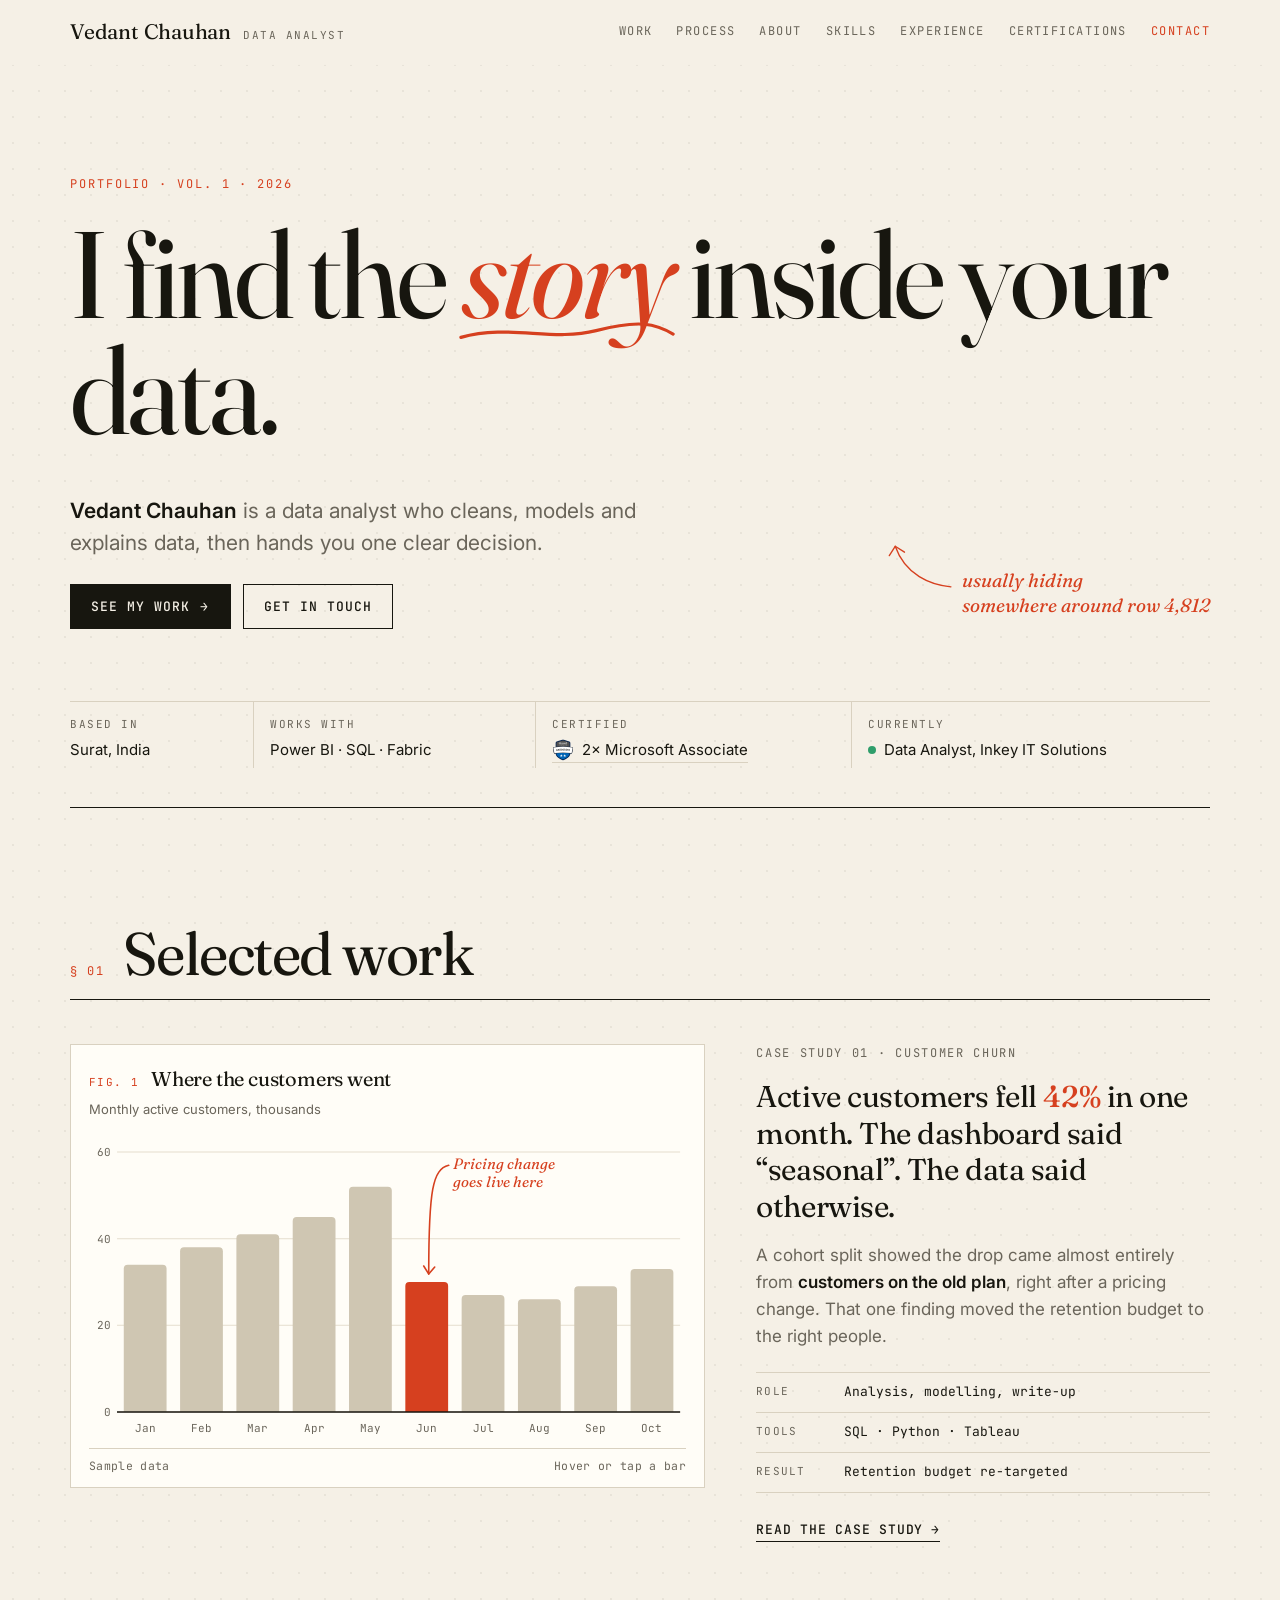
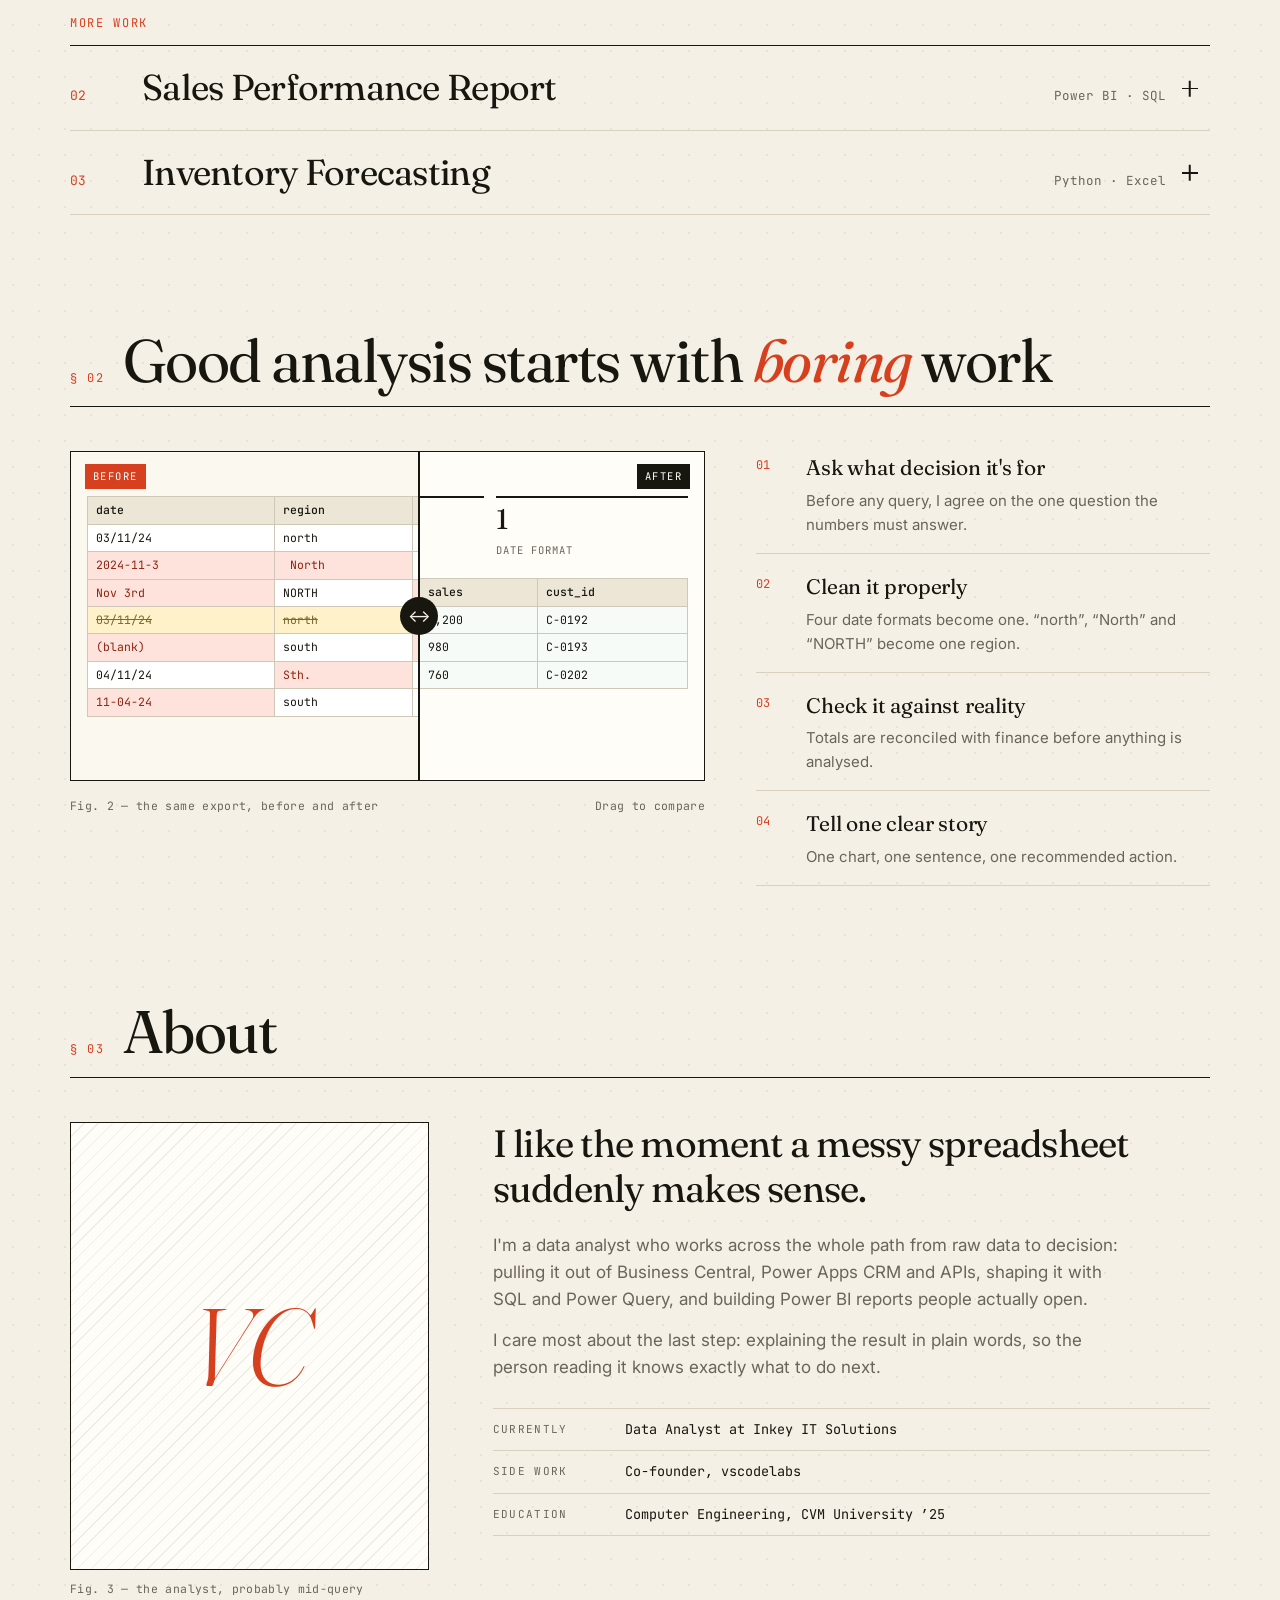
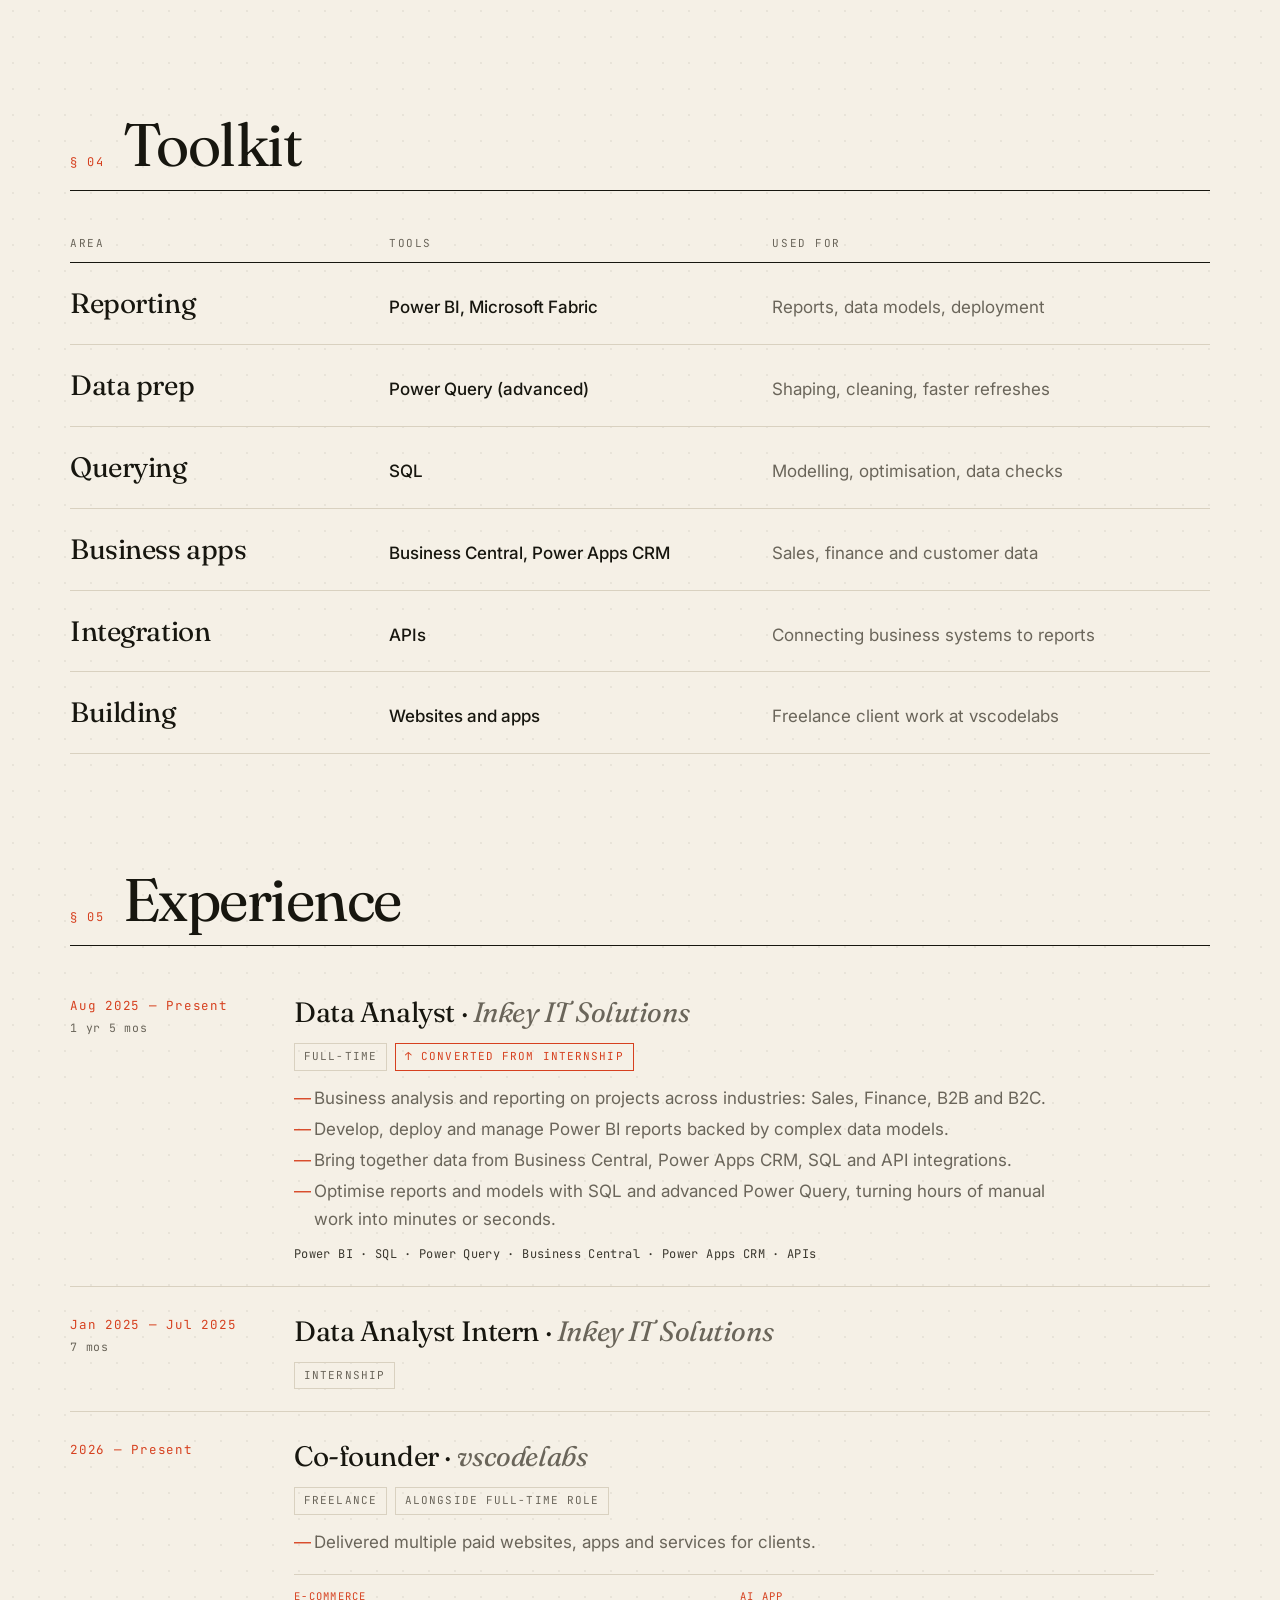
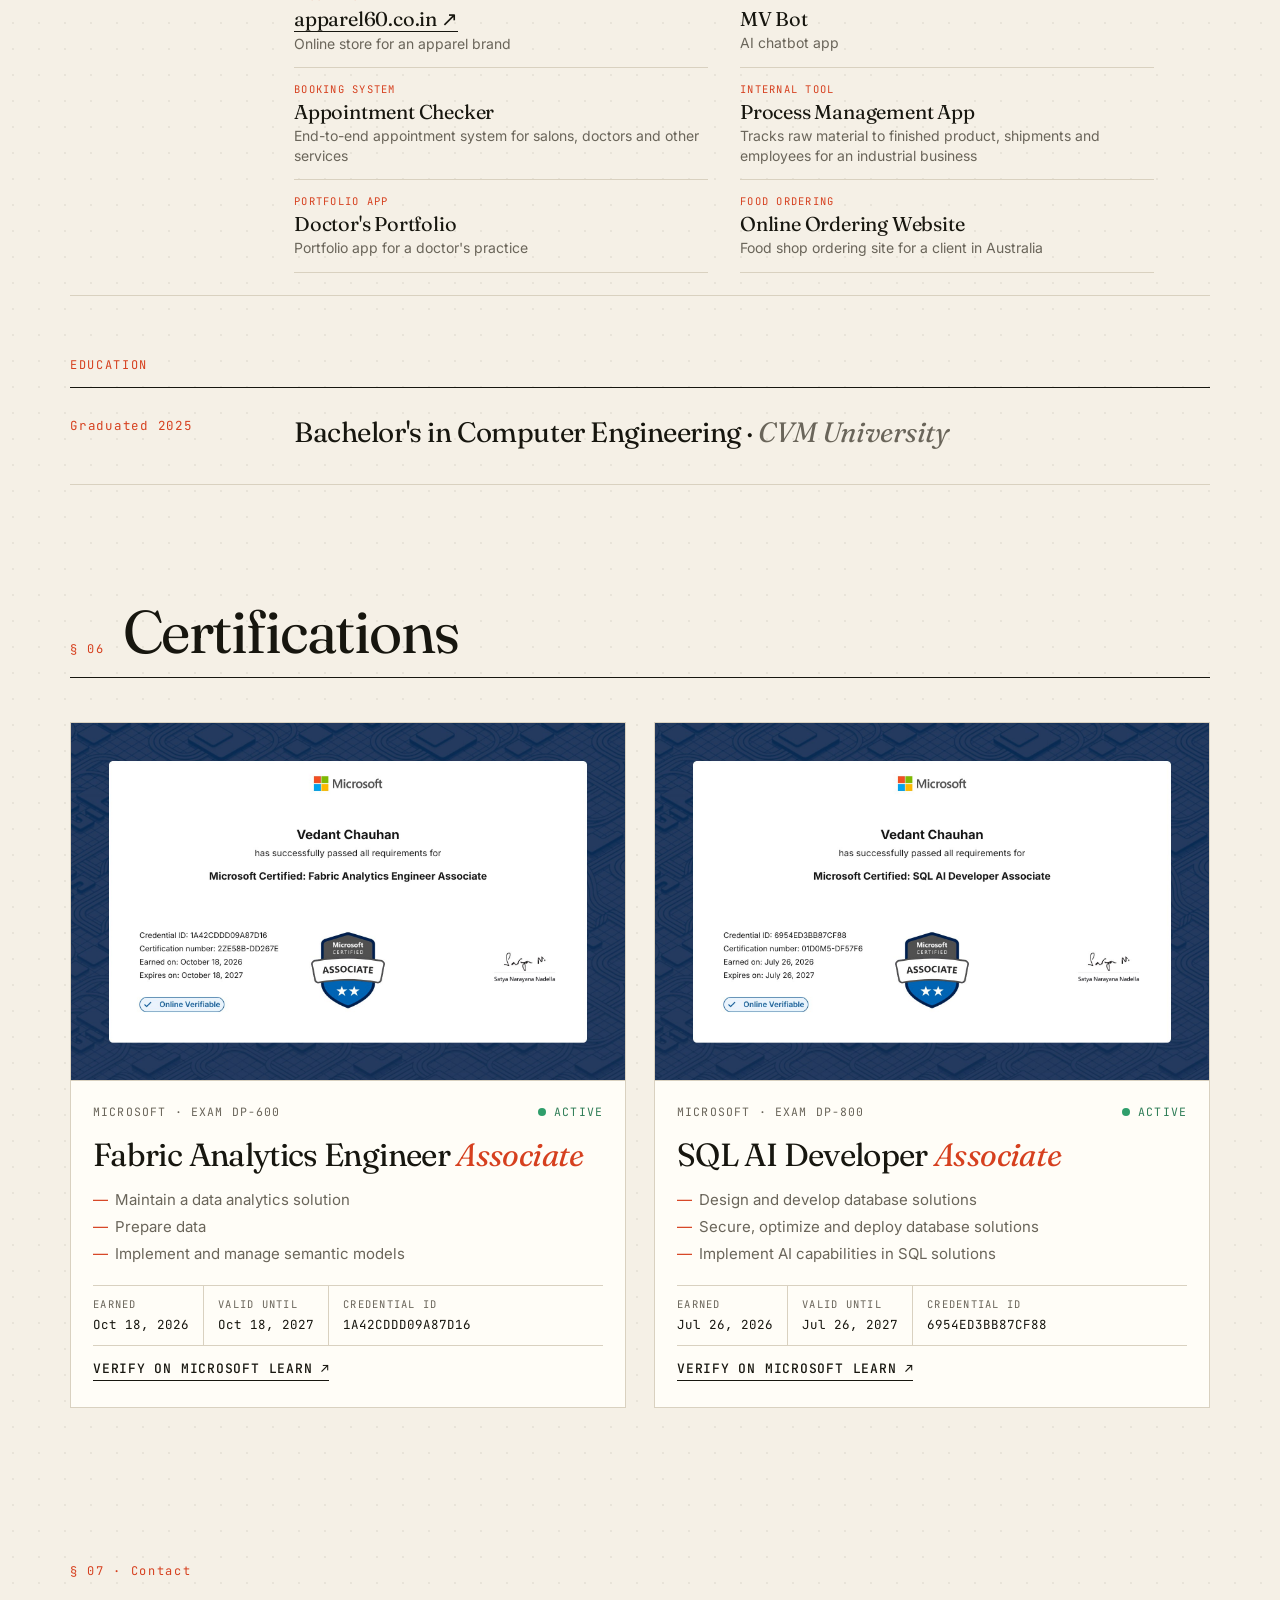
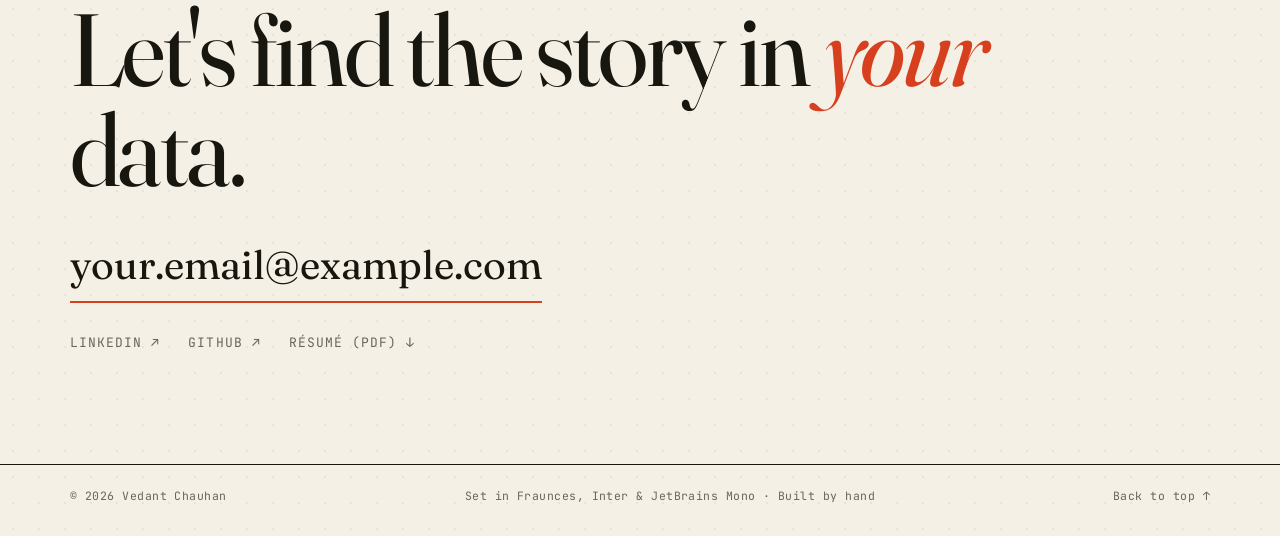
==== index.html @ 53c85157 "Use vscodelabs name and 2026 start date Co-Authored-By: Claude Opus 5.5 <noreply@anthropic.com> Clau" ====
<!doctype html>
<html lang="en">
<head>
<meta charset="utf-8">
<meta name="viewport" content="width=device-width, initial-scale=1">
<title>Vedant Chauhan — Data Analyst</title>
<meta name="description" content="Vedant Chauhan is a data analyst who cleans, models and explains data, then turns it into one clear decision.">
<meta name="theme-color" content="#f5f0e6">
<link rel="icon" href="data:image/svg+xml,%3Csvg xmlns='http://www.w3.org/2000/svg' viewBox='0 0 64 64'%3E%3Crect width='64' height='64' rx='12' fill='%23f5f0e6'/%3E%3Ctext x='32' y='45' font-family='Georgia,serif' font-style='italic' font-size='40' text-anchor='middle' fill='%2317160f'%3EV%3C/text%3E%3Ccircle cx='48' cy='44' r='4' fill='%23d6401f'/%3E%3C/svg%3E">
<link rel="preconnect" href="https://fonts.googleapis.com">
<link rel="preconnect" href="https://fonts.gstatic.com" crossorigin>
<link rel="stylesheet" href="https://fonts.googleapis.com/css2?family=Fraunces:ital,opsz,wght@0,9..144,300..600;1,9..144,300..600&family=Inter:wght@400;500;600&family=JetBrains+Mono:wght@400;500&display=swap">
<link rel="stylesheet" href="assets/css/style.css">
<script>document.documentElement.classList.add('js')</script>
</head>
<body>
<div class="progress" aria-hidden="true"><span></span></div>

<!-- ============ HEADER ============ -->
<header class="site-head">
  <div class="wrap head-row">
    <a class="brand" href="#top"><span class="serif">Vedant Chauhan</span><span class="mono brand-role">Data Analyst</span></a>
    <button class="menu-btn mono" aria-expanded="false" aria-controls="nav">Menu</button>
    <nav id="nav" class="nav mono" aria-label="Main">
      <a href="#work">Work</a>
      <a href="#process">Process</a>
      <a href="#about">About</a>
      <a href="#skills">Skills</a>
      <a href="#experience">Experience</a>
      <a href="#certificates">Certifications</a>
      <a href="#contact" class="nav-cta">Contact</a>
    </nav>
  </div>
</header>

<main id="top">

  <!-- ============ HERO ============ -->
  <section class="hero wrap">
    <p class="kicker mono rv">Portfolio · Vol. 1 · 2026</p>
    <h1 class="display hero-title rv d1">I find the <em class="mark">story<svg class="scribble" viewBox="0 0 300 26" preserveAspectRatio="none" aria-hidden="true"><path d="M4 18 C 70 6, 130 22, 190 12 S 272 6, 296 15"/></svg></em> inside your data.</h1>

    <div class="hero-foot">
      <div class="rv d2">
        <!-- EDIT: your one-line intro -->
        <p class="lede"><b>Vedant Chauhan</b> is a data analyst who cleans, models and explains data, then hands you one clear decision.</p>
        <div class="cta">
          <a class="btn btn-ink" href="#work">See my work <span aria-hidden="true">→</span></a>
          <a class="btn" href="#contact">Get in touch</a>
        </div>
      </div>
      <p class="margin-note rv d3" aria-hidden="true">
        <svg viewBox="0 0 90 70"><path d="M84 62 C 60 60, 30 48, 18 14"/><path d="M18 14 l-7 11 M18 14 l11 7"/></svg>
        <span>usually hiding<br>somewhere around row 4,812</span>
      </p>
    </div>

    <!-- EDIT: location, focus and status -->
    <dl class="facts rv">
      <div><dt class="mono">Based in</dt><dd>Surat, India</dd></div>
      <div><dt class="mono">Works with</dt><dd>Power BI · SQL · Fabric</dd></div>
      <div><dt class="mono">Certified</dt><dd><a class="fact-link" href="#certificates"><img src="assets/img/certs/microsoft-certified-associate-badge.svg" alt="" width="22" height="22">2× Microsoft Associate</a></dd></div>
      <div><dt class="mono">Currently</dt><dd><i class="dot" aria-hidden="true"></i>Data Analyst, Inkey IT Solutions</dd></div>
    </dl>
  </section>

  <!-- ============ 01 WORK ============ -->
  <section id="work" class="sec wrap">
    <header class="sec-head rv">
      <span class="mono sec-no">§ 01</span>
      <h2 class="display">Selected work</h2>
    </header>

    <!-- Featured case study -->
    <article class="feature">
      <figure class="fig rv">
        <figcaption class="fig-top"><span class="mono fig-no">Fig. 1</span><span class="serif fig-title">Where the customers went</span><span class="fig-sub">Monthly active customers, thousands</span></figcaption>
        <div class="chart" id="fig1"></div>
        <p class="fig-foot mono"><span>Sample data</span><span>Hover or tap a bar</span></p>
      </figure>
      <div class="feature-text rv d1">
        <p class="mono label">Case study 01 · Customer churn</p>
        <h3 class="serif">Active customers fell <b>42%</b> in one month. The dashboard said “seasonal”. The data said otherwise.</h3>
        <p>A cohort split showed the drop came almost entirely from <b>customers on the old plan</b>, right after a pricing change. That one finding moved the retention budget to the right people.</p>
        <ul class="meta mono">
          <li><span>Role</span>Analysis, modelling, write-up</li>
          <li><span>Tools</span>SQL · Python · Tableau</li>
          <li><span>Result</span>Retention budget re-targeted</li>
        </ul>
        <a class="link" href="#">Read the case study <span aria-hidden="true">→</span></a>
      </div>
    </article>

    <!-- More work: click a row to expand -->
    <div class="index">
      <p class="mono label index-label">More work</p>

      <details class="row rv">
        <summary><span class="mono n">02</span><span class="serif t">Sales Performance Report</span><span class="mono tools">Power BI · SQL</span><span class="plus" aria-hidden="true"></span></summary>
        <div class="row-body">
          <p><b>Problem.</b> Regional managers spent two days a month stitching sales numbers together from separate exports.</p>
          <p><b>What I did.</b> Wrote the SQL to join nine sources into one clean table and built a single report on top of it.</p>
          <p><b>Result.</b> Monthly reporting time dropped from two days to under an hour.</p>
          <p class="row-links mono"><a href="#">GitHub →</a><a href="#">Live report →</a></p>
        </div>
      </details>

      <details class="row rv">
        <summary><span class="mono n">03</span><span class="serif t">Inventory Forecasting</span><span class="mono tools">Python · Excel</span><span class="plus" aria-hidden="true"></span></summary>
        <div class="row-body">
          <p><b>Problem.</b> Stores kept running out of fast-moving items before every holiday.</p>
          <p><b>What I did.</b> Built a simple seasonal forecast in Python and handed it over as an Excel sheet the team could update.</p>
          <p><b>Result.</b> Fewer stock-outs over the next season, with no new software to learn.</p>
          <p class="row-links mono"><a href="#">GitHub →</a><a href="#">Notebook →</a></p>
        </div>
      </details>
    </div>
  </section>

  <!-- ============ 02 PROCESS ============ -->
  <section id="process" class="sec wrap">
    <header class="sec-head rv">
      <span class="mono sec-no">§ 02</span>
      <h2 class="display">Good analysis starts with <em>boring</em> work</h2>
    </header>

    <div class="process">
      <figure class="rv">
        <div class="ba" id="ba">
          <div class="ba-layer ba-after">
            <span class="ba-tag mono">After</span>
            <div class="ba-kpis">
              <div><b class="serif">12,480</b><span class="mono">clean rows</span></div>
              <div><b class="serif">0</b><span class="mono">duplicates</span></div>
              <div><b class="serif">1</b><span class="mono">date format</span></div>
            </div>
            <table class="sheet clean-sheet mono">
              <tr><th>date</th><th>region</th><th>sales</th><th>cust_id</th></tr>
              <tr><td>2024-11-03</td><td>North</td><td>1,200</td><td>C-0192</td></tr>
              <tr><td>2024-11-03</td><td>North</td><td>980</td><td>C-0193</td></tr>
              <tr><td>2024-11-04</td><td>South</td><td>760</td><td>C-0202</td></tr>
            </table>
          </div>
          <div class="ba-layer ba-before">
            <span class="ba-tag mono">Before</span>
            <table class="sheet mono">
              <tr><th>date</th><th>region</th><th>sales</th><th>cust_id</th></tr>
              <tr><td>03/11/24</td><td>north</td><td>1,200</td><td>C-0192</td></tr>
              <tr><td class="bad">2024-11-3</td><td class="bad">&nbsp;North </td><td>980</td><td>C-0193</td></tr>
              <tr><td class="bad">Nov 3rd</td><td>NORTH</td><td class="bad">1,2o0</td><td class="bad">N/A</td></tr>
              <tr class="dup"><td>03/11/24</td><td>north</td><td>1,200</td><td>C-0192</td></tr>
              <tr><td class="bad">(blank)</td><td>south</td><td class="bad">-</td><td>C-0201</td></tr>
              <tr><td>04/11/24</td><td class="bad">Sth.</td><td>760</td><td class="bad">c0202</td></tr>
              <tr><td class="bad">11-04-24</td><td>south</td><td>760</td><td>C-0202</td></tr>
            </table>
          </div>
          <div class="ba-handle" aria-hidden="true"></div>
          <input type="range" min="3" max="97" value="55" aria-label="Drag to compare the raw export with the cleaned data">
        </div>
        <figcaption class="fig-foot mono"><span>Fig. 2 — the same export, before and after</span><span>Drag to compare</span></figcaption>
      </figure>

      <ol class="steps rv d1">
        <li><span class="mono">01</span><div><h3 class="serif">Ask what decision it's for</h3><p>Before any query, I agree on the one question the numbers must answer.</p></div></li>
        <li><span class="mono">02</span><div><h3 class="serif">Clean it properly</h3><p>Four date formats become one. “north”, “North” and “NORTH” become one region.</p></div></li>
        <li><span class="mono">03</span><div><h3 class="serif">Check it against reality</h3><p>Totals are reconciled with finance before anything is analysed.</p></div></li>
        <li><span class="mono">04</span><div><h3 class="serif">Tell one clear story</h3><p>One chart, one sentence, one recommended action.</p></div></li>
      </ol>
    </div>
  </section>

  <!-- ============ 03 ABOUT ============ -->
  <section id="about" class="sec wrap">
    <header class="sec-head rv">
      <span class="mono sec-no">§ 03</span>
      <h2 class="display">About</h2>
    </header>
    <div class="about">
      <figure class="portrait rv">
        <!-- EDIT: replace this block with <img src="assets/img/photo.jpg" alt="Vedant Chauhan"> -->
        <div class="portrait-ph"><span class="serif">VC</span></div>
        <figcaption class="mono">Fig. 3 — the analyst, probably mid-query</figcaption>
      </figure>
      <div class="about-text rv d1">
        <!-- EDIT: your story in 2–3 short paragraphs -->
        <p class="serif about-lead">I like the moment a messy spreadsheet suddenly makes sense.</p>
        <p>I'm a data analyst who works across the whole path from raw data to decision: pulling it out of Business Central, Power Apps CRM and APIs, shaping it with SQL and Power Query, and building Power BI reports people actually open.</p>
        <p>I care most about the last step: explaining the result in plain words, so the person reading it knows exactly what to do next.</p>
        <ul class="now mono">
          <li><span>Currently</span>Data Analyst at Inkey IT Solutions</li>
          <li><span>Side work</span>Co-founder, vscodelabs</li>
          <li><span>Education</span>Computer Engineering, CVM University ’25</li>
        </ul>
      </div>
    </div>
  </section>

  <!-- ============ 04 SKILLS ============ -->
  <section id="skills" class="sec wrap">
    <header class="sec-head rv">
      <span class="mono sec-no">§ 04</span>
      <h2 class="display">Toolkit</h2>
    </header>
    <!-- EDIT: one row per area -->
    <table class="tbl rv">
      <thead class="mono"><tr><th scope="col">Area</th><th scope="col">Tools</th><th scope="col">Used for</th></tr></thead>
      <tbody>
        <tr><th scope="row" class="serif">Reporting</th><td>Power BI, Microsoft Fabric</td><td>Reports, data models, deployment</td></tr>
        <tr><th scope="row" class="serif">Data prep</th><td>Power Query (advanced)</td><td>Shaping, cleaning, faster refreshes</td></tr>
        <tr><th scope="row" class="serif">Querying</th><td>SQL</td><td>Modelling, optimisation, data checks</td></tr>
        <tr><th scope="row" class="serif">Business apps</th><td>Business Central, Power Apps CRM</td><td>Sales, finance and customer data</td></tr>
        <tr><th scope="row" class="serif">Integration</th><td>APIs</td><td>Connecting business systems to reports</td></tr>
        <tr><th scope="row" class="serif">Building</th><td>Websites and apps</td><td>Freelance client work at vscodelabs</td></tr>
      </tbody>
    </table>
  </section>

  <!-- ============ 05 EXPERIENCE ============ -->
  <section id="experience" class="sec wrap">
    <header class="sec-head rv">
      <span class="mono sec-no">§ 05</span>
      <h2 class="display">Experience</h2>
    </header>
    <!-- EDIT: roles newest first. data-start / data-end (YYYY-MM) drive the duration label;
         leave data-end off for your current role. Add 2–3 <li> results under each role in a <ul>. -->
    <ol class="timeline">
      <li class="rv">
        <div class="when mono"><span>Aug 2025 — Present</span><span class="dur" data-start="2025-08"></span></div>
        <div>
          <h3 class="serif">Data Analyst · <span>Inkey IT Solutions</span></h3>
          <p class="role-tags mono"><span>Full-time</span><span class="promo">↑ Converted from internship</span></p>
          <ul class="role-points">
            <li>Business analysis and reporting on projects across industries: Sales, Finance, B2B and B2C.</li>
            <li>Develop, deploy and manage Power BI reports backed by complex data models.</li>
            <li>Bring together data from Business Central, Power Apps CRM, SQL and API integrations.</li>
            <li>Optimise reports and models with SQL and advanced Power Query, turning hours of manual work into minutes or seconds.</li>
          </ul>
          <p class="role-stack mono">Power BI · SQL · Power Query · Business Central · Power Apps CRM · APIs</p>
        </div>
      </li>
      <li class="rv">
        <div class="when mono"><span>Jan 2025 — Jul 2025</span><span class="dur" data-start="2025-01" data-end="2025-07"></span></div>
        <div>
          <h3 class="serif">Data Analyst Intern · <span>Inkey IT Solutions</span></h3>
          <p class="role-tags mono"><span>Internship</span></p>
        </div>
      </li>
      <li class="rv">
        <div class="when mono"><span>2026 — Present</span></div>
        <div>
          <h3 class="serif">Co-founder · <span>vscodelabs</span></h3>
          <p class="role-tags mono"><span>Freelance</span><span>Alongside full-time role</span></p>
          <ul class="role-points">
            <li>Delivered multiple paid websites, apps and services for clients.</li>
          </ul>
          <!-- EDIT: one <li> per client project -->
          <ul class="client-work">
            <li><span class="cw-type mono">E-commerce</span><a class="cw-name" href="https://apparel60.co.in/" target="_blank" rel="noopener">apparel60.co.in <span aria-hidden="true">↗</span></a><span class="cw-desc">Online store for an apparel brand</span></li>
            <li><span class="cw-type mono">AI app</span><span class="cw-name">MV Bot</span><span class="cw-desc">AI chatbot app</span></li>
            <li><span class="cw-type mono">Booking system</span><span class="cw-name">Appointment Checker</span><span class="cw-desc">End-to-end appointment system for salons, doctors and other services</span></li>
            <li><span class="cw-type mono">Internal tool</span><span class="cw-name">Process Management App</span><span class="cw-desc">Tracks raw material to finished product, shipments and employees for an industrial business</span></li>
            <li><span class="cw-type mono">Portfolio app</span><span class="cw-name">Doctor's Portfolio</span><span class="cw-desc">Portfolio app for a doctor's practice</span></li>
            <li><span class="cw-type mono">Food ordering</span><span class="cw-name">Online Ordering Website</span><span class="cw-desc">Food shop ordering site for a client in Australia</span></li>
          </ul>
        </div>
      </li>
    </ol>

    <p class="mono label sub-label rv">Education</p>
    <ol class="timeline">
      <li class="rv">
        <div class="when mono"><span>Graduated 2025</span></div>
        <div>
          <h3 class="serif">Bachelor's in Computer Engineering · <span>CVM University</span></h3>
        </div>
      </li>
    </ol>
  </section>

  <!-- ============ 06 CERTIFICATIONS ============ -->
  <section id="certificates" class="sec wrap">
    <header class="sec-head rv">
      <span class="mono sec-no">§ 06</span>
      <h2 class="display">Certifications</h2>
    </header>
    <!-- To add one: copy an <article class="cert"> block (newest first) and put its image in assets/img/certs/.
         data-expires (YYYY-MM-DD) controls the "Active" label. -->
    <div class="certs">

      <article class="cert rv" data-expires="2027-10-18">
        <button class="cert-img" type="button" data-full="assets/img/certs/fabric-analytics-engineer.jpg">
          <img src="assets/img/certs/fabric-analytics-engineer.jpg" alt="Microsoft Certified: Fabric Analytics Engineer Associate certificate, issued to Vedant Chauhan on October 18, 2026" width="874" height="563" loading="lazy" decoding="async">
          <span class="cert-zoom mono">View full size ⤢</span>
        </button>
        <div class="cert-body">
          <p class="cert-meta mono"><span>Microsoft · Exam DP-600</span><span class="cert-status"><i class="dot" aria-hidden="true"></i>Active</span></p>
          <h3 class="serif">Fabric Analytics Engineer <em>Associate</em></h3>
          <ul class="cert-skills">
            <li>Maintain a data analytics solution</li>
            <li>Prepare data</li>
            <li>Implement and manage semantic models</li>
          </ul>
          <dl class="cert-facts mono">
            <div><dt>Earned</dt><dd>Oct 18, 2026</dd></div>
            <div><dt>Valid until</dt><dd>Oct 18, 2027</dd></div>
            <div><dt>Credential ID</dt><dd>1A42CDDD09A87D16</dd></div>
          </dl>
          <a class="link" href="https://learn.microsoft.com/api/credentials/share/en-us/VedantChauhan-6213/1A42CDDD09A87D16?sharingId=C0E295FF82E374A2" target="_blank" rel="noopener">Verify on Microsoft Learn <span aria-hidden="true">↗</span></a>
        </div>
      </article>

      <article class="cert rv d1" data-expires="2027-07-26">
        <button class="cert-img" type="button" data-full="assets/img/certs/sql-ai-developer.jpg">
          <img src="assets/img/certs/sql-ai-developer.jpg" alt="Microsoft Certified: SQL AI Developer Associate certificate, issued to Vedant Chauhan on July 26, 2026" width="874" height="563" loading="lazy" decoding="async">
          <span class="cert-zoom mono">View full size ⤢</span>
        </button>
        <div class="cert-body">
          <p class="cert-meta mono"><span>Microsoft · Exam DP-800</span><span class="cert-status"><i class="dot" aria-hidden="true"></i>Active</span></p>
          <h3 class="serif">SQL AI Developer <em>Associate</em></h3>
          <ul class="cert-skills">
            <li>Design and develop database solutions</li>
            <li>Secure, optimize and deploy database solutions</li>
            <li>Implement AI capabilities in SQL solutions</li>
          </ul>
          <dl class="cert-facts mono">
            <div><dt>Earned</dt><dd>Jul 26, 2026</dd></div>
            <div><dt>Valid until</dt><dd>Jul 26, 2027</dd></div>
            <div><dt>Credential ID</dt><dd>6954ED3BB87CF88</dd></div>
          </dl>
          <a class="link" href="https://learn.microsoft.com/api/credentials/share/en-us/VedantChauhan-6213/6954ED3BB87CF88?sharingId=C0E295FF82E374A2" target="_blank" rel="noopener">Verify on Microsoft Learn <span aria-hidden="true">↗</span></a>
        </div>
      </article>

    </div>
  </section>

  <!-- full-size certificate viewer -->
  <dialog class="lightbox" id="lightbox" aria-label="Certificate">
    <form method="dialog"><button class="lb-close mono" type="submit">Close ✕</button></form>
    <img src="" alt="">
    <p class="lb-cap mono"></p>
  </dialog>

  <!-- ============ 07 CONTACT ============ -->
  <section id="contact" class="contact wrap">
    <p class="mono sec-no rv">§ 07 · Contact</p>
    <h2 class="display contact-title rv d1">Let's find the story in <em>your</em> data.</h2>
    <!-- EDIT: your public email and links -->
    <a class="email serif rv d2" href="mailto:your.email@example.com">your.email@example.com</a>
    <ul class="socials mono rv d2">
      <li><a href="https://www.linkedin.com/in/vedant-chauhan-99638a227/" target="_blank" rel="noopener">LinkedIn ↗</a></li>
      <li><a href="#">GitHub ↗</a></li>
      <li><a href="#">Résumé (PDF) ↓</a></li>
    </ul>
  </section>
</main>

<footer class="site-foot">
  <div class="wrap foot-row mono">
    <span>© 2026 Vedant Chauhan</span>
    <span>Set in Fraunces, Inter &amp; JetBrains Mono · Built by hand</span>
    <a href="#top">Back to top ↑</a>
  </div>
</footer>

<script src="assets/js/main.js" defer></script>
</body>
</html>
---- assets/css/style.css ----
/* =========================================================
   Vedant Chauhan — portfolio
   Theme: "Data Story" (light, editorial)
   ========================================================= */

:root{
  --paper:#f5f0e6;
  --paper-2:#ede6d6;
  --card:#fffdf7;
  --ink:#17160f;
  --ink-2:#3a372e;
  --mut:#6a655a;
  --line:#d9d1c0;
  --acc:#d6401f;
  --acc-soft:rgba(214,64,31,.07);
  --bar:#cfc6b2;

  --serif:"Fraunces","Iowan Old Style","Palatino Linotype",Palatino,Georgia,serif;
  --sans:"Inter",system-ui,-apple-system,"Segoe UI",Roboto,Arial,sans-serif;
  --mono:"JetBrains Mono",ui-monospace,"SF Mono",Menlo,Consolas,monospace;

  --wrap:1180px;
  --gutter:20px;
  --head-h:64px;
}

*{box-sizing:border-box;margin:0;padding:0}
html{scroll-behavior:smooth;scroll-padding-top:calc(var(--head-h) + 16px)}
body{
  background-color:var(--paper);
  background-image:radial-gradient(rgba(23,22,15,.06) 1px,transparent 1.2px);
  background-size:26px 26px;
  color:var(--ink);
  font:17px/1.6 var(--sans);
  -webkit-font-smoothing:antialiased;
  text-rendering:optimizeLegibility;
}
img{max-width:100%;display:block}
a{color:inherit}
ul,ol{list-style:none}
button{font:inherit;color:inherit;background:none;border:0;cursor:pointer}
::selection{background:var(--acc);color:#fff}
:focus-visible{outline:2px solid var(--acc);outline-offset:3px}

.serif{font-family:var(--serif)}
.mono{font-family:var(--mono)}
.display{font-family:var(--serif);font-weight:400;letter-spacing:-.025em;line-height:1}
.display em{font-style:italic;color:var(--acc)}
.wrap{max-width:var(--wrap);margin:0 auto;padding:0 var(--gutter)}
.label{font-size:12px;letter-spacing:.14em;text-transform:uppercase;color:var(--acc)}

/* ---------- reading progress ---------- */
.progress{position:fixed;inset:0 0 auto 0;height:3px;z-index:60;pointer-events:none}
.progress span{display:block;height:100%;background:var(--acc);transform-origin:left;transform:scaleX(0)}

/* ---------- header ---------- */
.site-head{position:sticky;top:0;z-index:50;background:rgba(245,240,230,.86);backdrop-filter:blur(10px);-webkit-backdrop-filter:blur(10px);border-bottom:1px solid transparent;transition:border-color .3s}
.site-head.scrolled{border-bottom-color:var(--ink)}
.head-row{height:var(--head-h);display:flex;align-items:center;justify-content:space-between;gap:20px}
.brand{text-decoration:none;display:flex;align-items:baseline;gap:12px}
.brand .serif{font-size:21px;letter-spacing:-.01em}
.brand-role{font-size:11px;letter-spacing:.14em;text-transform:uppercase;color:var(--mut)}
.nav{display:flex;gap:24px;font-size:12px;letter-spacing:.12em;text-transform:uppercase}
.nav a{text-decoration:none;color:var(--mut);padding:4px 0;border-bottom:1px solid transparent;transition:color .2s,border-color .2s}
.nav a:hover,.nav a.active{color:var(--ink);border-bottom-color:var(--ink)}
.nav .nav-cta{color:var(--acc)}
.menu-btn{display:none;font-size:12px;letter-spacing:.12em;text-transform:uppercase;border:1px solid var(--ink);padding:7px 12px}
@media (max-width:900px){
  .menu-btn{display:block}
  .nav{position:absolute;top:var(--head-h);left:0;right:0;flex-direction:column;gap:0;background:var(--paper);border-bottom:1px solid var(--ink);padding:6px var(--gutter) 14px;display:none}
  .nav.open{display:flex}
  .nav a{padding:13px 0;border-bottom:1px solid var(--line);font-size:13px}
  .nav a:last-child{border-bottom:0}
}
@media (max-width:420px){.brand-role{display:none}}

/* ---------- hero ---------- */
.hero{position:relative;padding-top:clamp(48px,9vw,110px);padding-bottom:40px}
.hero::after{content:"";position:absolute;left:var(--gutter);right:var(--gutter);bottom:0;height:1px;background:var(--ink)}
.kicker{font-size:12px;letter-spacing:.16em;text-transform:uppercase;color:var(--acc);margin-bottom:22px}
.hero-title{font-size:clamp(50px,9.6vw,136px);max-width:10.5em;line-height:.94}
.mark{position:relative;display:inline-block;font-style:italic;color:var(--acc)}
.scribble{position:absolute;left:-2%;bottom:-.12em;width:104%;height:.24em;overflow:visible}
.scribble path{fill:none;stroke:var(--acc);stroke-width:3.2;stroke-linecap:round;stroke-dasharray:420;stroke-dashoffset:0;vector-effect:non-scaling-stroke}
.js .scribble path{stroke-dashoffset:420}
.js .mark.drawn .scribble path{stroke-dashoffset:0;transition:stroke-dashoffset 1.2s cubic-bezier(.6,.1,.2,1) .5s}
.hero-foot{display:grid;grid-template-columns:7fr 5fr;gap:40px;align-items:end;margin-top:clamp(28px,4vw,48px)}
.lede{font-size:clamp(18px,1.8vw,21px);color:var(--mut);max-width:32em;line-height:1.5}
.lede b{color:var(--ink);font-weight:600}
.cta{display:flex;gap:12px;flex-wrap:wrap;margin-top:26px}
.btn{display:inline-flex;align-items:center;gap:10px;font:500 13px/1 var(--mono);letter-spacing:.08em;text-transform:uppercase;text-decoration:none;padding:15px 20px;border:1px solid var(--ink);transition:background .2s,color .2s,border-color .2s}
.btn:hover{background:var(--ink);color:var(--paper)}
.btn-ink{background:var(--ink);color:var(--paper)}
.btn-ink:hover{background:var(--acc);border-color:var(--acc)}
.btn span{transition:transform .2s}
.btn:hover span{transform:translateX(4px)}
.margin-note{display:flex;align-items:flex-start;gap:6px;justify-self:end;font:italic 400 19px/1.3 var(--serif);color:var(--acc);transform:rotate(-2deg);margin-bottom:12px}
.margin-note svg{width:76px;height:60px;flex:none;margin-top:-34px}
.margin-note svg path{fill:none;stroke:var(--acc);stroke-width:1.6;stroke-linecap:round}
@media (max-width:860px){.hero-foot{grid-template-columns:1fr}.margin-note{display:none}}
.facts{display:grid;grid-template-columns:repeat(4,auto);margin-top:clamp(40px,6vw,72px);border-top:1px solid var(--line)}
.facts>div{padding:14px 16px 0 0}
.facts>div+div{padding-left:16px;border-left:1px solid var(--line)}
.facts dt{font-size:11px;letter-spacing:.14em;text-transform:uppercase;color:var(--mut);margin-bottom:4px}
.facts dd{font-size:15px}
.dot{display:inline-block;width:8px;height:8px;border-radius:50%;background:#2f9e6b;margin-right:8px;vertical-align:1px;box-shadow:0 0 0 0 rgba(47,158,107,.5);animation:pulse 2.2s infinite}
@keyframes pulse{70%{box-shadow:0 0 0 7px rgba(47,158,107,0)}100%{box-shadow:0 0 0 0 rgba(47,158,107,0)}}
.fact-link{display:inline-flex;align-items:center;gap:8px;text-decoration:none;border-bottom:1px solid var(--line);transition:border-color .2s,color .2s}
.fact-link:hover{color:var(--acc);border-color:var(--acc)}
.fact-link img{width:22px;height:22px;margin:-3px 0}
@media (max-width:1000px){
  .facts{grid-template-columns:1fr 1fr}
  .facts>div:nth-child(3){padding-left:0;border-left:0}
  .facts>div:nth-child(n+3){border-top:1px solid var(--line);margin-top:12px}
}
@media (max-width:640px){.facts{grid-template-columns:1fr}.facts>div+div{padding-left:0;border-left:0;border-top:1px solid var(--line);margin-top:12px}}

/* ---------- sections ---------- */
.sec{padding-top:clamp(64px,9vw,120px)}
.sec-head{display:flex;align-items:baseline;gap:18px;border-bottom:1px solid var(--ink);padding-bottom:16px;margin-bottom:clamp(28px,4vw,44px)}
.sec-no{font-size:12px;letter-spacing:.14em;color:var(--acc);flex:none}
.sec-head h2{font-size:clamp(34px,5vw,60px)}

/* ---------- figures & charts ---------- */
.fig{background:var(--card);border:1px solid var(--line);padding:18px 18px 12px}
.fig-top{display:flex;flex-wrap:wrap;align-items:baseline;gap:4px 12px;margin-bottom:10px}
.fig-no{font-size:11px;letter-spacing:.12em;color:var(--acc);text-transform:uppercase}
.fig-title{font-size:20px;letter-spacing:-.01em}
.fig-sub{flex-basis:100%;font-size:13px;color:var(--mut)}
.fig-foot{display:flex;justify-content:space-between;gap:12px;font-size:11.5px;color:var(--mut);border-top:1px solid var(--line);padding-top:8px;margin-top:8px;letter-spacing:.03em}
.chart{position:relative;touch-action:pan-y}
.chart svg{display:block;width:100%;height:auto;overflow:visible}
.chart text{font-family:var(--mono);font-size:11px;fill:var(--mut)}
.chart .ann{font-family:var(--serif);font-style:italic;font-size:15px;fill:var(--acc)}
.chart .grid{stroke:#e5dece}
.chart .base{stroke:var(--ink);stroke-width:1.5}
.chart .bar{fill:var(--bar);transition:opacity .15s}
.chart .bar.hi{fill:var(--acc)}
.chart .arrow{fill:none;stroke:var(--acc);stroke-width:1.6;stroke-linecap:round}
.tip{position:absolute;pointer-events:none;transform:translate(-50%,calc(-100% - 10px));background:var(--ink);color:var(--paper);padding:6px 10px;font:12px/1.3 var(--mono);white-space:nowrap;opacity:0;transition:opacity .12s}
.tip b{display:block;font-size:14px;font-weight:500}

/* ---------- featured case study ---------- */
.feature{display:grid;grid-template-columns:7fr 5fr;gap:clamp(28px,4vw,52px);align-items:start}
@media (max-width:900px){.feature{grid-template-columns:1fr}}
.feature-text h3{font-size:clamp(24px,2.4vw,30px);font-weight:400;line-height:1.22;letter-spacing:-.015em;margin:12px 0 16px}
.feature-text h3 b{color:var(--acc);font-weight:500}
.feature-text p{color:var(--mut);margin-bottom:16px}
.feature-text p b{color:var(--ink);font-weight:600}
.meta{border-top:1px solid var(--line);margin:22px 0}
.meta li{display:grid;grid-template-columns:76px 1fr;gap:12px;font-size:13px;padding:9px 0;border-bottom:1px solid var(--line)}
.meta li span{color:var(--mut);text-transform:uppercase;letter-spacing:.1em;font-size:11px;padding-top:1px}
.link{display:inline-flex;gap:8px;font:500 13px/1 var(--mono);letter-spacing:.06em;text-transform:uppercase;text-decoration:none;color:var(--ink);border-bottom:1px solid var(--ink);padding-bottom:5px;transition:color .2s,border-color .2s}
.link:hover{color:var(--acc);border-color:var(--acc)}
.link span{transition:transform .2s}
.link:hover span{transform:translateX(4px)}

/* ---------- index of work (expandable rows) ---------- */
.index{margin-top:clamp(48px,6vw,72px)}
.index-label{padding-bottom:12px;border-bottom:1px solid var(--ink)}
.row{border-bottom:1px solid var(--line)}
.row summary{display:grid;grid-template-columns:56px 1fr auto 28px;gap:16px;align-items:baseline;padding:22px 0;cursor:pointer;list-style:none;transition:padding .25s,background .25s}
.row summary::-webkit-details-marker{display:none}
.row summary:hover{padding-left:12px;background:var(--acc-soft)}
.row .n{font-size:13px;color:var(--acc)}
.row .t{font-size:clamp(24px,3.4vw,36px);letter-spacing:-.02em;line-height:1.1}
.row .tools{font-size:12.5px;color:var(--mut)}
.plus{position:relative;width:16px;height:16px;align-self:center}
.plus::before,.plus::after{content:"";position:absolute;left:0;right:0;top:50%;height:1.5px;background:var(--ink);transition:transform .3s}
.plus::after{transform:rotate(90deg)}
.row[open] .plus::after{transform:rotate(0)}
.row-body{display:grid;grid-template-columns:repeat(3,1fr);gap:24px;padding:0 0 26px 72px;color:var(--mut);font-size:15.5px}
.row-body b{color:var(--ink);font-weight:600}
.row-links{grid-column:1/-1;display:flex;gap:22px;font-size:12.5px;letter-spacing:.06em;text-transform:uppercase}
.row-links a{text-decoration:none;color:var(--ink);border-bottom:1px solid var(--ink)}
.row-links a:hover{color:var(--acc);border-color:var(--acc)}
.row[open] .row-body{animation:open .35s ease}
@keyframes open{from{opacity:0;transform:translateY(-6px)}}
@media (max-width:760px){
  .row summary{grid-template-columns:34px 1fr 20px}
  .row .tools{grid-column:2;grid-row:2;margin-top:-10px}
  .row-body{grid-template-columns:1fr;padding-left:50px;gap:10px}
}

/* ---------- process: before / after ---------- */
.process{display:grid;grid-template-columns:7fr 5fr;gap:clamp(28px,4vw,52px);align-items:start}
@media (max-width:900px){.process{grid-template-columns:1fr}}
.ba{position:relative;height:330px;border:1px solid var(--ink);background:var(--card);overflow:hidden;user-select:none;-webkit-user-select:none;--p:55%}
.ba-layer{position:absolute;inset:0;padding:44px 16px 16px;overflow:hidden}
.ba-before{background:#fbf8f0;clip-path:inset(0 calc(100% - var(--p)) 0 0)}
.ba-tag{position:absolute;top:12px;font-size:10.5px;letter-spacing:.14em;text-transform:uppercase;padding:4px 8px;color:#fff}
.ba-before .ba-tag{left:14px;background:var(--acc)}
.ba-after .ba-tag{right:14px;background:var(--ink)}
.ba-handle{position:absolute;top:0;bottom:0;left:var(--p);width:2px;margin-left:-1px;background:var(--ink);z-index:3;pointer-events:none}
.ba-handle::after{content:"↔";position:absolute;top:50%;left:50%;transform:translate(-50%,-50%);width:38px;height:38px;border-radius:50%;background:var(--ink);color:var(--paper);display:grid;place-items:center;font-size:17px}
.ba input{position:absolute;inset:0;width:100%;height:100%;opacity:0;cursor:ew-resize;z-index:4;margin:0}
.ba input:focus-visible~.ba-handle::after,.ba:focus-within .ba-handle::after{outline:2px solid var(--acc);outline-offset:3px}
.ba-kpis{display:grid;grid-template-columns:repeat(3,1fr);gap:12px;margin-bottom:16px}
.ba-kpis div{border-top:2px solid var(--ink);padding-top:6px}
.ba-kpis b{display:block;font-size:28px;font-weight:400;line-height:1.1}
.ba-kpis span{font-size:10.5px;letter-spacing:.1em;text-transform:uppercase;color:var(--mut)}
.sheet{width:100%;border-collapse:collapse;font-size:11.5px;white-space:nowrap}
.sheet th,.sheet td{border:1px solid #cfc8b8;padding:4px 8px;text-align:left;background:#fff}
.sheet th{background:#ece6d6;font-weight:500}
.sheet .bad{background:#fde3dc;color:#8d2310}
.sheet .dup td{background:#fff1c9;text-decoration:line-through;color:#7a6a2a}
.clean-sheet td{background:#f7fbf8}
.process figure .fig-foot{border-top:0}
.steps li{display:grid;grid-template-columns:40px 1fr;gap:10px;padding:16px 0;border-bottom:1px solid var(--line)}
.steps li:first-child{padding-top:0}
.steps li>span{font-size:12px;color:var(--acc);padding-top:5px}
.steps h3{font-size:21px;font-weight:400;letter-spacing:-.01em;margin-bottom:4px}
.steps p{font-size:15px;color:var(--mut)}

/* ---------- about ---------- */
.about{display:grid;grid-template-columns:4fr 8fr;gap:clamp(28px,5vw,64px);align-items:start}
@media (max-width:820px){.about{grid-template-columns:1fr}.portrait{max-width:320px}}
.portrait figcaption{font-size:11.5px;color:var(--mut);margin-top:10px;letter-spacing:.03em}
.portrait-ph{aspect-ratio:4/5;border:1px solid var(--ink);display:grid;place-items:center;
  background:repeating-linear-gradient(135deg,transparent 0 9px,rgba(23,22,15,.07) 9px 10px),var(--card)}
.portrait-ph span{font-size:clamp(64px,9vw,110px);font-style:italic;color:var(--acc);font-weight:300}
.portrait img{aspect-ratio:4/5;object-fit:cover;border:1px solid var(--ink);filter:grayscale(.15) contrast(1.02)}
.about-lead{font-size:clamp(26px,3vw,38px);line-height:1.18;letter-spacing:-.02em;margin-bottom:20px}
.about-text>p:not(.about-lead){color:var(--mut);margin-bottom:14px;max-width:38em}
.now{margin-top:26px;border-top:1px solid var(--line)}
.now li{display:grid;grid-template-columns:120px 1fr;gap:12px;padding:10px 0;border-bottom:1px solid var(--line);font-size:13.5px}
.now li span{color:var(--mut);font-size:11px;letter-spacing:.12em;text-transform:uppercase;padding-top:2px}

/* ---------- skills table ---------- */
.tbl{width:100%;border-collapse:collapse}
.tbl thead th{font-size:11px;letter-spacing:.14em;text-transform:uppercase;color:var(--mut);text-align:left;font-weight:400;padding:0 0 10px;border-bottom:1px solid var(--ink)}
.tbl tbody th,.tbl td{text-align:left;vertical-align:baseline;padding:18px 16px 18px 0;border-bottom:1px solid var(--line)}
.tbl tbody th{font-size:clamp(22px,2.4vw,28px);font-weight:400;letter-spacing:-.015em;width:28%}
.tbl td:nth-child(2){font-weight:500}
.tbl td:last-child{color:var(--mut)}
.tbl tbody tr{transition:background .2s}
.tbl tbody tr:hover{background:var(--acc-soft)}
@media (max-width:700px){
  .tbl thead{display:none}
  .tbl tbody tr{display:grid;padding:14px 0;border-bottom:1px solid var(--line)}
  .tbl tbody th,.tbl td{padding:0;border:0;width:auto}
  .tbl tbody th{margin-bottom:4px}
}

/* ---------- experience ---------- */
.timeline>li{display:grid;grid-template-columns:200px 1fr;gap:24px;padding:22px 0;border-bottom:1px solid var(--line)}
.timeline>li:first-child{padding-top:0}
.when{font-size:12.5px;color:var(--acc);letter-spacing:.06em;padding-top:6px}
.when span{display:block}
.when .dur{color:var(--mut);margin-top:3px;font-size:11.5px}
.role-tags{display:flex;flex-wrap:wrap;gap:8px;font-size:11px;letter-spacing:.1em;text-transform:uppercase;margin-top:2px}
.role-tags span{border:1px solid var(--line);padding:4px 9px;color:var(--mut)}
.role-tags .promo{border-color:var(--acc);color:var(--acc)}
.timeline h3{font-size:clamp(22px,2.4vw,28px);font-weight:400;letter-spacing:-.015em;margin-bottom:8px}
.timeline h3 span{color:var(--mut);font-style:italic}
.timeline ul li{position:relative;padding-left:20px;color:var(--mut);margin-bottom:4px}
.timeline ul li::before{content:"—";position:absolute;left:0;color:var(--acc)}
@media (max-width:700px){.timeline>li{grid-template-columns:1fr;gap:4px}}

/* ---------- certifications ---------- */
.certs{display:grid;grid-template-columns:repeat(2,1fr);gap:28px}
@media (max-width:860px){.certs{grid-template-columns:1fr}}
.cert{background:var(--card);border:1px solid var(--line);display:flex;flex-direction:column;transition:border-color .25s,box-shadow .25s,transform .25s}
.cert:hover{border-color:var(--ink);box-shadow:6px 6px 0 var(--ink);transform:translate(-2px,-2px)}
.cert-img{position:relative;display:block;width:100%;padding:0;overflow:hidden;cursor:zoom-in;background:#24396b;border-bottom:1px solid var(--line)}
.cert-img img{width:100%;height:auto;aspect-ratio:874/563;object-fit:cover;transition:transform .6s cubic-bezier(.2,.7,.2,1)}
.cert-img:hover img{transform:scale(1.035)}
.cert-zoom{position:absolute;right:12px;bottom:12px;background:var(--ink);color:var(--paper);font-size:11px;letter-spacing:.1em;text-transform:uppercase;padding:7px 10px;opacity:0;transform:translateY(4px);transition:opacity .2s,transform .2s}
.cert-img:hover .cert-zoom,.cert-img:focus-visible .cert-zoom{opacity:1;transform:none}
@media (hover:none){.cert-zoom{opacity:1;transform:none}}
.cert-body{flex:1;display:flex;flex-direction:column;gap:16px;padding:22px 22px 26px}
.cert-meta{display:flex;justify-content:space-between;align-items:center;gap:12px;font-size:11.5px;letter-spacing:.1em;text-transform:uppercase;color:var(--mut)}
.cert-status{display:none;align-items:center;color:#2f7d57}
.cert-status.on{display:inline-flex}
.cert h3{font-size:clamp(25px,2.5vw,32px);font-weight:400;letter-spacing:-.02em;line-height:1.1}
.cert h3 em{font-style:italic;color:var(--acc)}
.cert-skills li{position:relative;padding-left:22px;color:var(--mut);font-size:15px;margin-bottom:3px}
.cert-skills li::before{content:"—";position:absolute;left:0;color:var(--acc)}
.cert-facts{display:grid;grid-template-columns:auto auto 1fr;border-top:1px solid var(--line);border-bottom:1px solid var(--line)}
.cert-facts div{padding:10px 14px 10px 0}
.cert-facts div+div{padding-left:14px;border-left:1px solid var(--line)}
.cert-facts dt{font-size:10.5px;letter-spacing:.12em;text-transform:uppercase;color:var(--mut);margin-bottom:2px}
.cert-facts dd{font-size:12.5px;word-break:break-all}
.cert .link{align-self:flex-start;margin-top:auto}
@media (max-width:480px){
  .cert-facts{grid-template-columns:1fr 1fr}
  .cert-facts div:last-child{grid-column:1/-1;border-left:0;padding-left:0;border-top:1px solid var(--line)}
}

/* full-size certificate viewer */
.lightbox{border:0;padding:0;margin:auto;background:transparent;width:min(1100px,92vw);max-width:none;max-height:none;overflow:visible}
.lightbox::backdrop{background:rgba(23,22,15,.84);backdrop-filter:blur(3px);-webkit-backdrop-filter:blur(3px)}
.lightbox[open]{animation:lb-in .25s ease}
@keyframes lb-in{from{opacity:0;transform:scale(.97)}}
.lightbox img{display:block;width:100%;height:auto;box-shadow:0 30px 80px rgba(0,0,0,.45)}
.lb-close{position:absolute;right:0;top:-46px;background:var(--paper);color:var(--ink);font-size:12px;letter-spacing:.1em;text-transform:uppercase;padding:9px 13px}
.lb-close:hover{background:var(--acc);color:#fff}
.lb-cap{margin-top:12px;color:#e9e3d6;font-size:12px;letter-spacing:.04em}

/* ---------- contact & footer ---------- */
.contact{padding-top:clamp(80px,12vw,160px);padding-bottom:clamp(64px,9vw,110px)}
.contact-title{font-size:clamp(46px,8vw,112px);max-width:10em;margin:18px 0 34px;line-height:.98}
.email{display:inline-block;font-size:clamp(22px,3.4vw,40px);text-decoration:none;border-bottom:2px solid var(--acc);padding-bottom:4px;word-break:break-all;transition:color .2s}
.email:hover{color:var(--acc)}
.socials{display:flex;flex-wrap:wrap;gap:12px 28px;margin-top:30px;font-size:13px;letter-spacing:.08em;text-transform:uppercase}
.socials a{text-decoration:none;color:var(--mut);transition:color .2s}
.socials a:hover{color:var(--ink)}
.site-foot{border-top:1px solid var(--ink)}
.foot-row{display:flex;justify-content:space-between;flex-wrap:wrap;gap:10px 24px;padding-top:22px;padding-bottom:30px;font-size:11.5px;color:var(--mut);letter-spacing:.04em}
.foot-row a{text-decoration:none}
.foot-row a:hover{color:var(--ink)}

/* ---------- scroll reveal ---------- */
.js .rv{opacity:0;transform:translateY(18px);transition:opacity .8s ease,transform .8s cubic-bezier(.2,.7,.2,1)}
.js .rv.in{opacity:1;transform:none}
.js .rv.d1{transition-delay:.1s}
.js .rv.d2{transition-delay:.2s}
.js .rv.d3{transition-delay:.35s}

@media (prefers-reduced-motion:reduce){
  html{scroll-behavior:auto}
  *,*::before,*::after{animation:none!important;transition:none!important}
  .js .rv{opacity:1;transform:none}
  .scribble path{stroke-dashoffset:0}
}

/* ---------- experience: details + education ---------- */
.role-points{margin-top:14px}
.role-points li{max-width:46em}
.role-stack{margin-top:12px;font-size:12px;letter-spacing:.03em;color:var(--ink-2)}
.sub-label{margin-top:clamp(40px,5vw,60px);padding-bottom:12px;margin-bottom:22px;border-bottom:1px solid var(--ink)}
.client-work{display:grid;grid-template-columns:repeat(2,1fr);column-gap:32px;margin-top:18px;border-top:1px solid var(--line);max-width:860px}
.timeline .client-work li{display:flex;flex-direction:column;gap:2px;padding:13px 0;margin:0;border-bottom:1px solid var(--line);color:var(--mut)}
.timeline .client-work li::before{content:none}
.cw-type{font-size:10.5px;letter-spacing:.12em;text-transform:uppercase;color:var(--acc)}
.cw-name{font-family:var(--serif);font-size:20px;letter-spacing:-.01em;line-height:1.2;color:var(--ink);text-decoration:none;align-self:flex-start}
a.cw-name{border-bottom:1px solid var(--ink);transition:color .2s,border-color .2s}
a.cw-name:hover{color:var(--acc);border-color:var(--acc)}
.cw-desc{font-size:14px;line-height:1.45}
@media (max-width:700px){.client-work{grid-template-columns:1fr}}
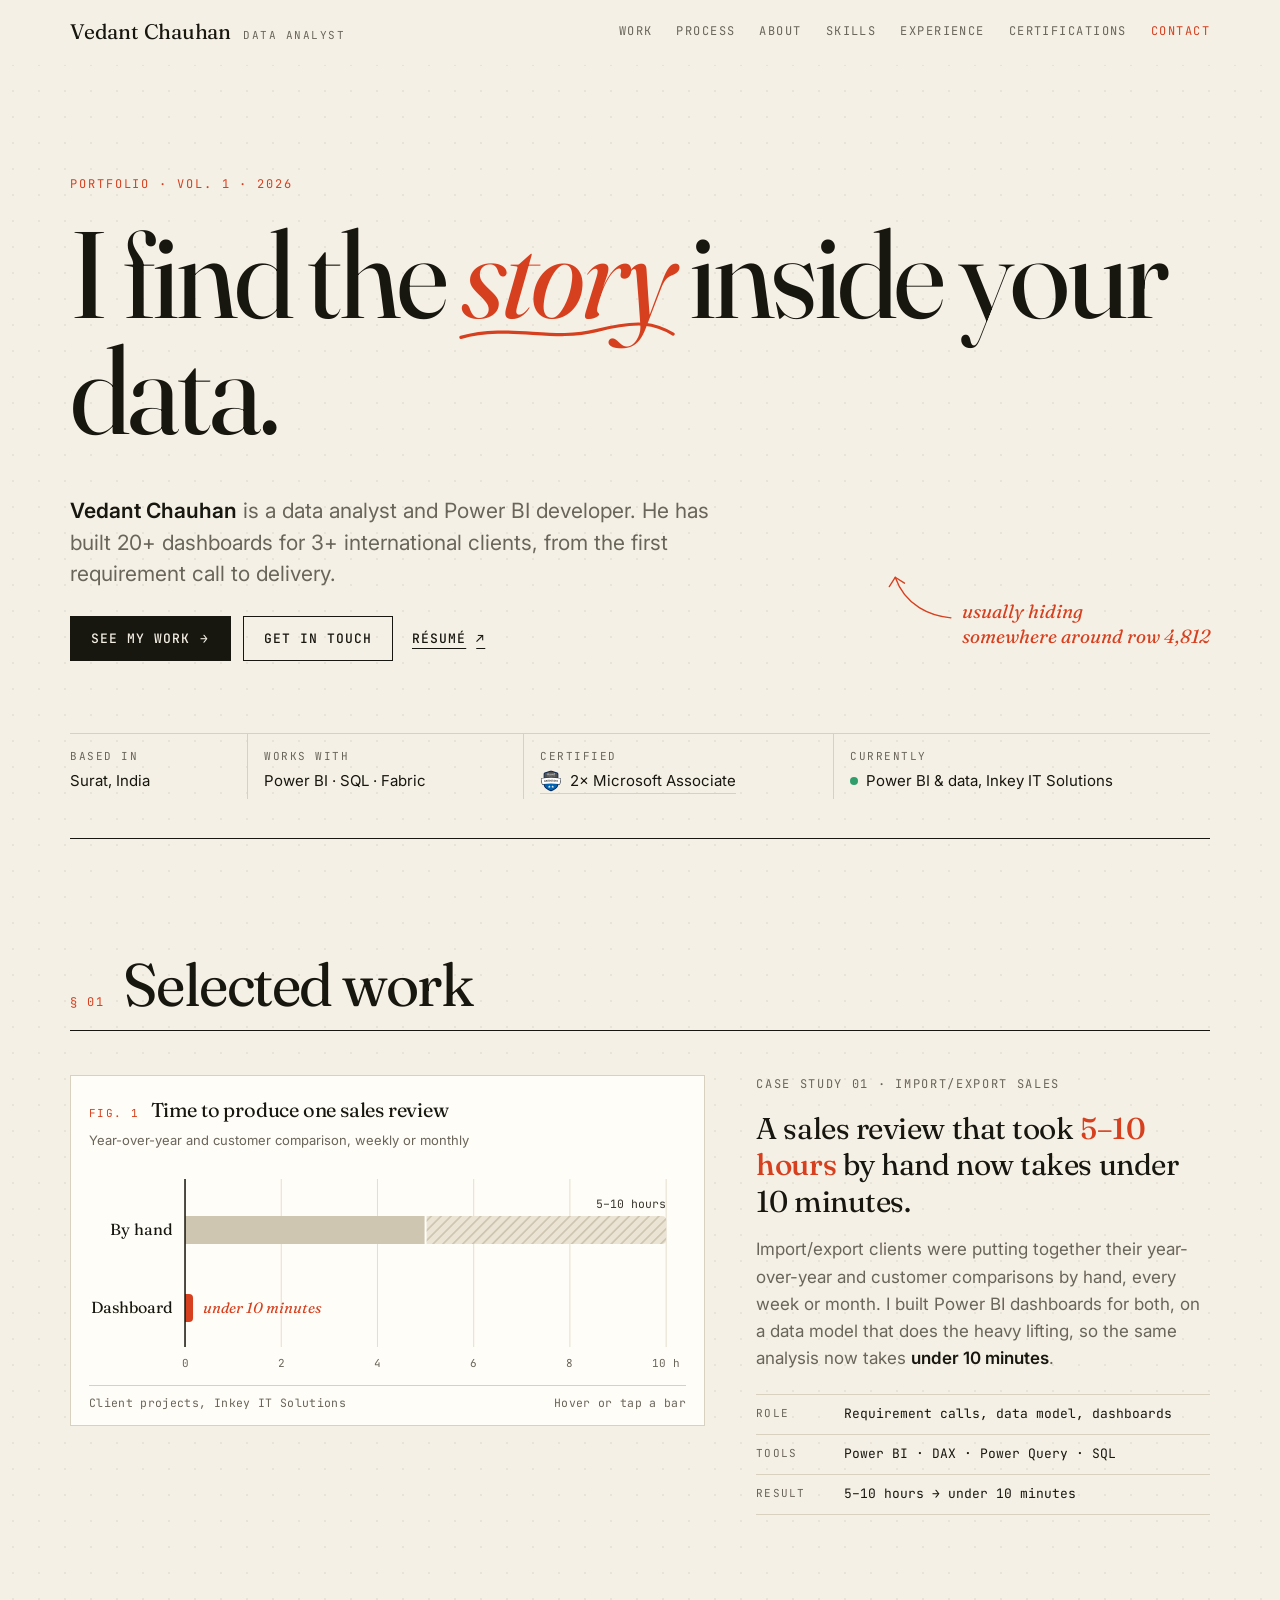
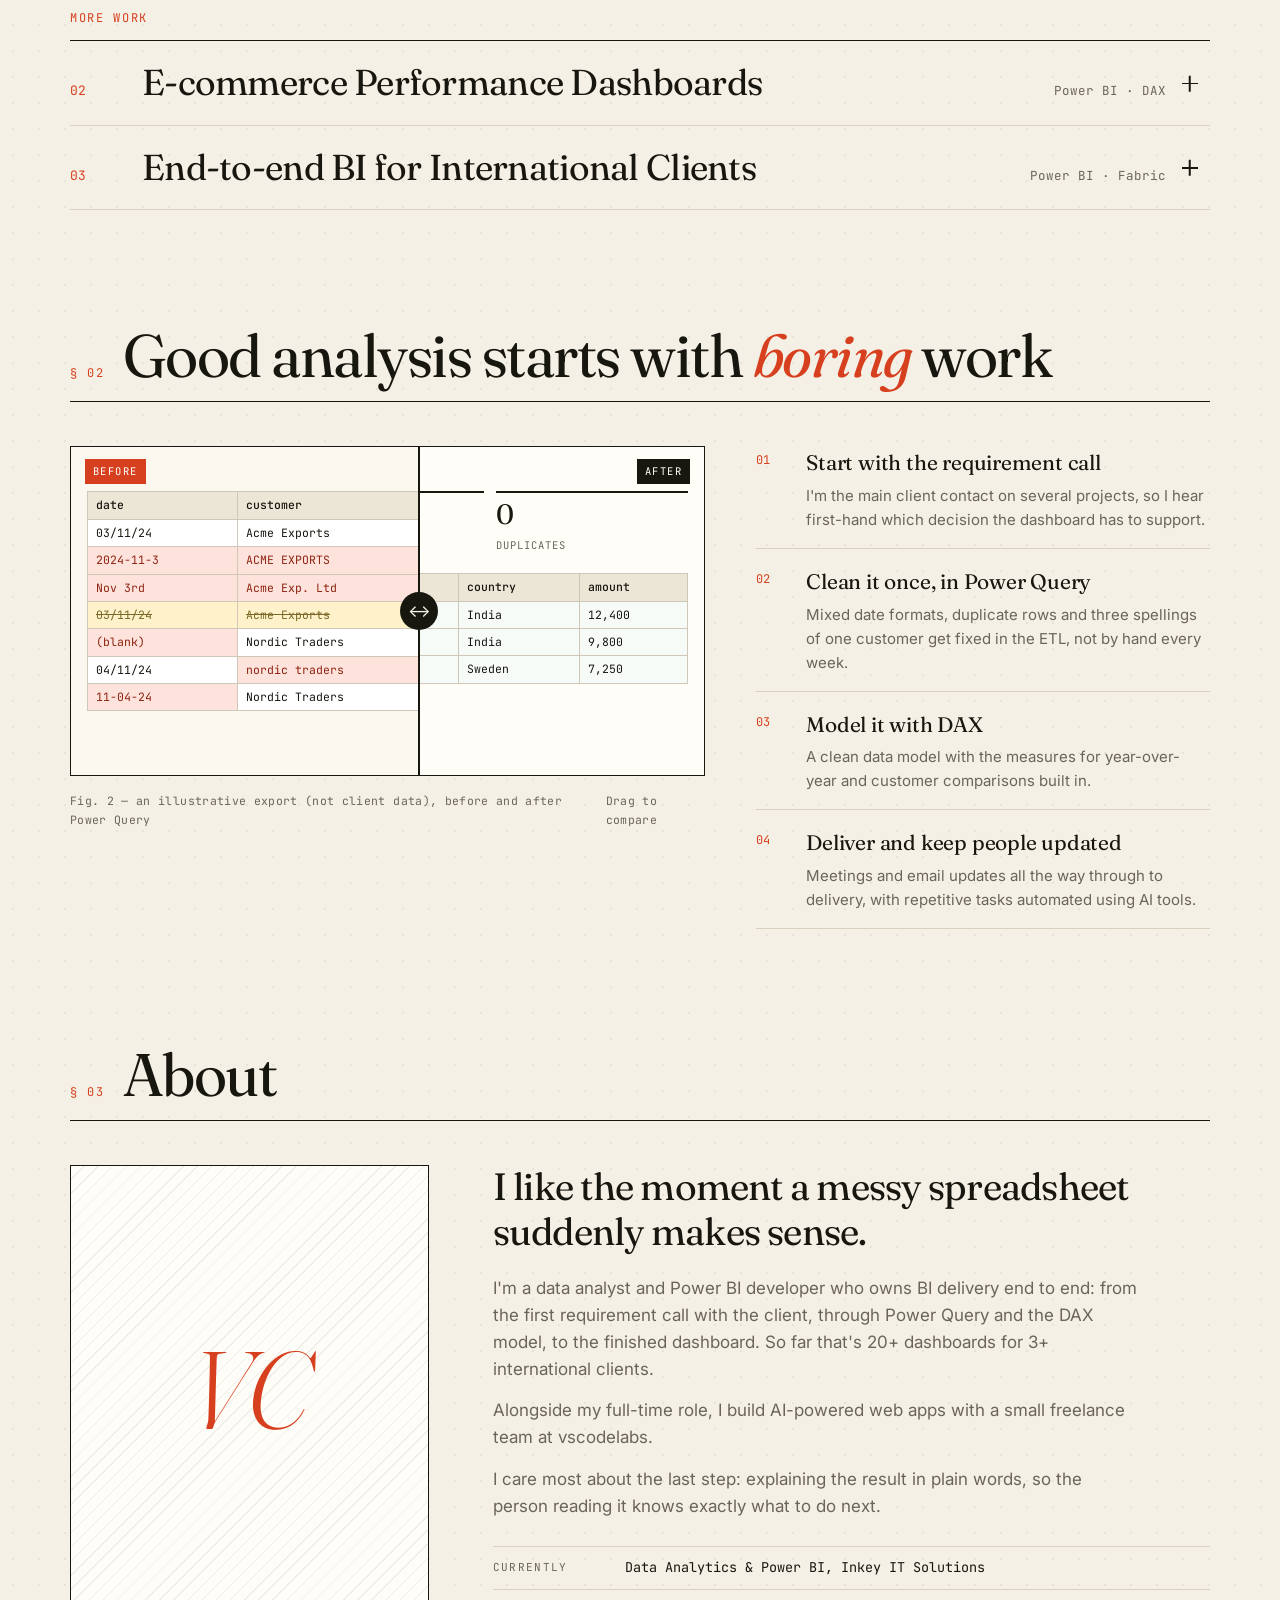
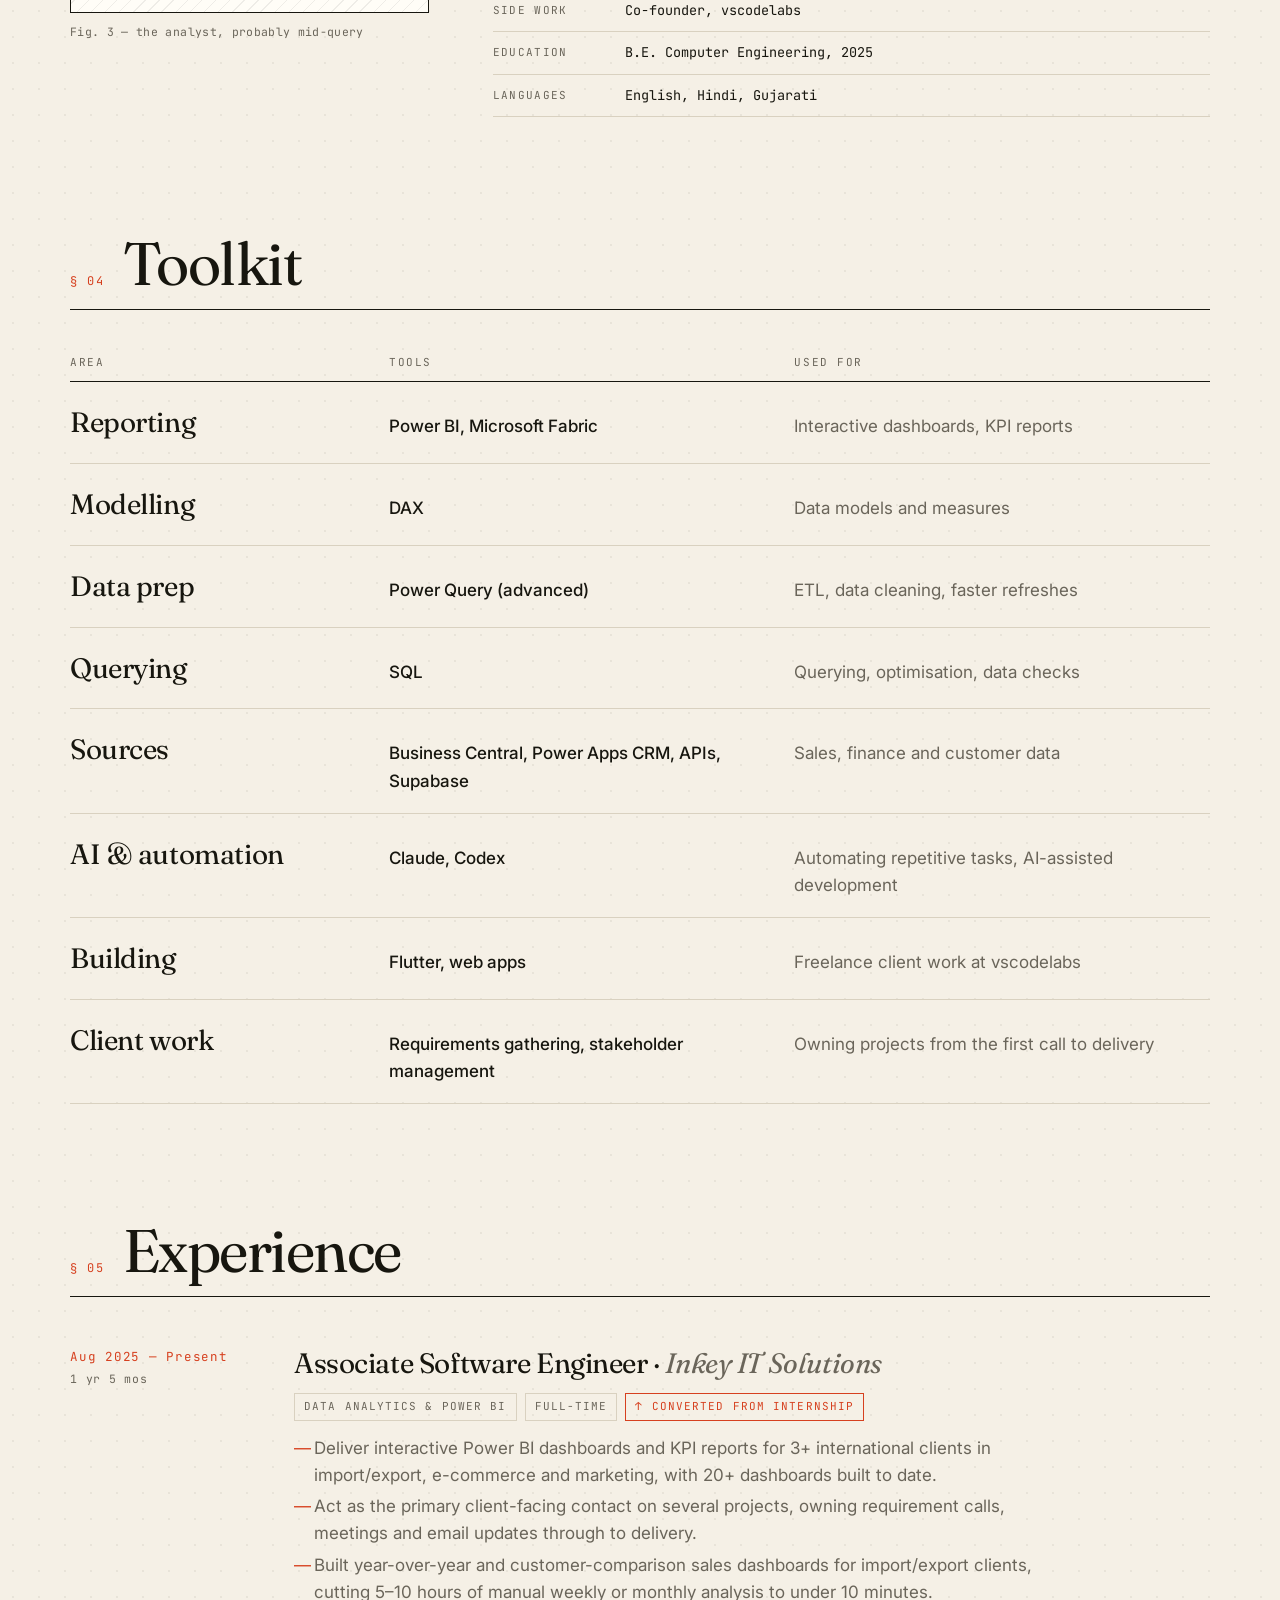
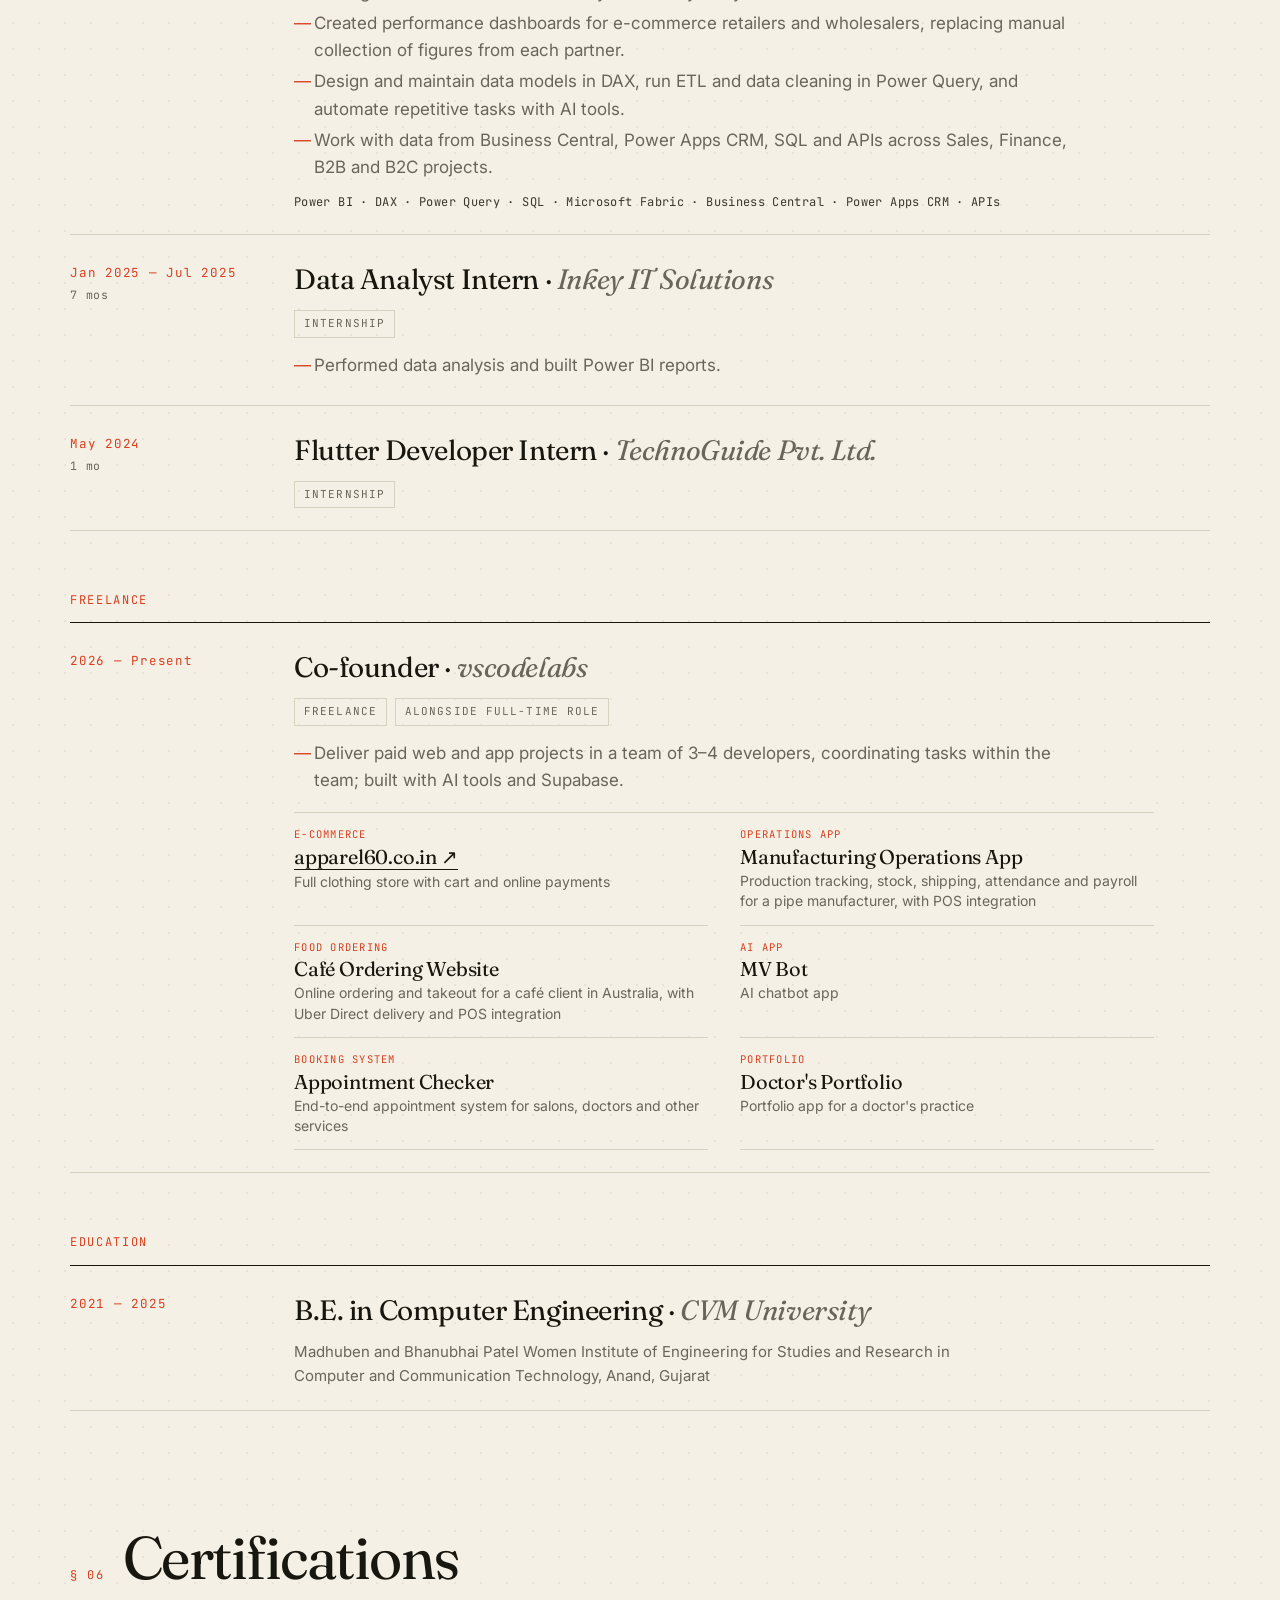
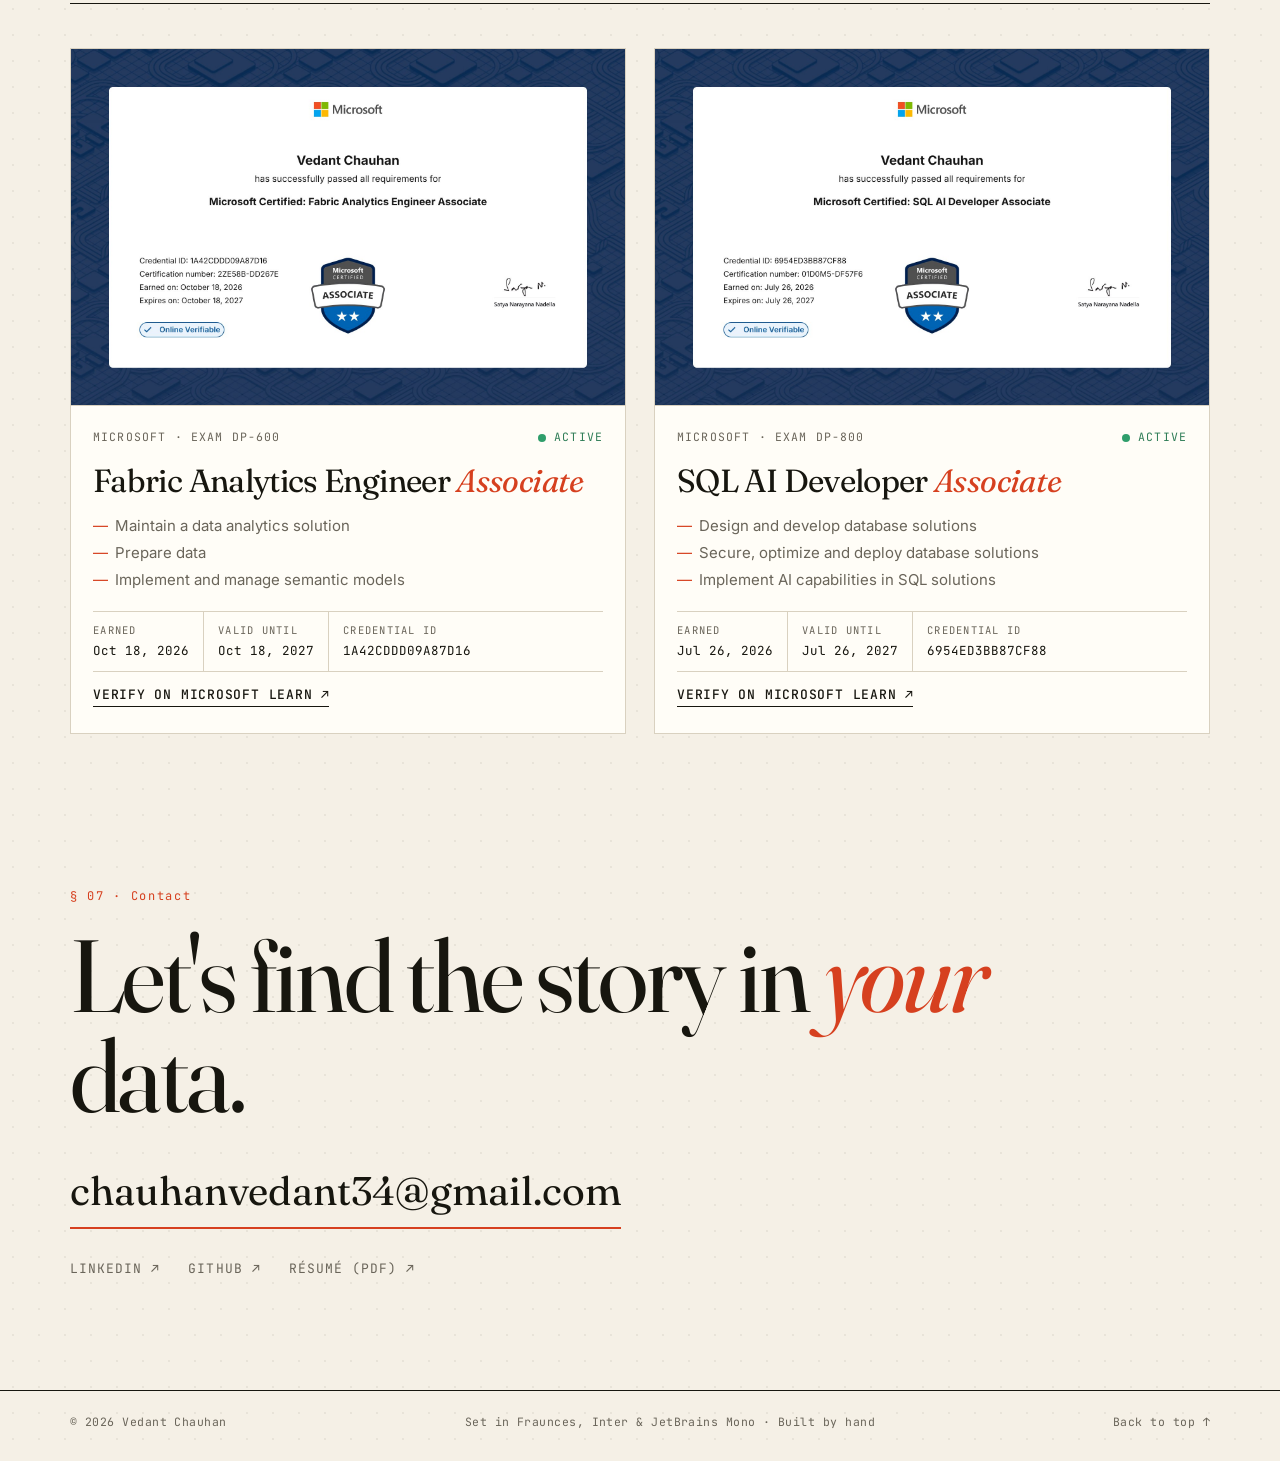
==== commit c4d7516a: "Replace sample work with real content from the résumé - Work: featured import/export case study (5-1" ====
--- a/index.html
+++ b/index.html
@@ -3,8 +3,8 @@
 <head>
 <meta charset="utf-8">
 <meta name="viewport" content="width=device-width, initial-scale=1">
-<title>Vedant Chauhan — Data Analyst</title>
-<meta name="description" content="Vedant Chauhan is a data analyst who cleans, models and explains data, then turns it into one clear decision.">
+<title>Vedant Chauhan — Data Analyst &amp; Power BI Developer</title>
+<meta name="description" content="Vedant Chauhan is a data analyst and Power BI developer in Surat, India: 20+ dashboards for 3+ international clients, Microsoft Certified (DP-600, DP-800).">
 <meta name="theme-color" content="#f5f0e6">
 <link rel="icon" href="data:image/svg+xml,%3Csvg xmlns='http://www.w3.org/2000/svg' viewBox='0 0 64 64'%3E%3Crect width='64' height='64' rx='12' fill='%23f5f0e6'/%3E%3Ctext x='32' y='45' font-family='Georgia,serif' font-style='italic' font-size='40' text-anchor='middle' fill='%2317160f'%3EV%3C/text%3E%3Ccircle cx='48' cy='44' r='4' fill='%23d6401f'/%3E%3C/svg%3E">
 <link rel="preconnect" href="https://fonts.googleapis.com">
@@ -43,10 +43,11 @@
     <div class="hero-foot">
       <div class="rv d2">
         <!-- EDIT: your one-line intro -->
-        <p class="lede"><b>Vedant Chauhan</b> is a data analyst who cleans, models and explains data, then hands you one clear decision.</p>
+        <p class="lede"><b>Vedant Chauhan</b> is a data analyst and Power BI developer. He has built 20+ dashboards for 3+ international clients, from the first requirement call to delivery.</p>
         <div class="cta">
           <a class="btn btn-ink" href="#work">See my work <span aria-hidden="true">→</span></a>
           <a class="btn" href="#contact">Get in touch</a>
+          <a class="btn btn-ghost" href="assets/docs/Vedant_Chauhan_Resume.pdf" target="_blank" rel="noopener">Résumé <span aria-hidden="true">↗</span></a>
         </div>
       </div>
       <p class="margin-note rv d3" aria-hidden="true">
@@ -60,7 +61,7 @@
       <div><dt class="mono">Based in</dt><dd>Surat, India</dd></div>
       <div><dt class="mono">Works with</dt><dd>Power BI · SQL · Fabric</dd></div>
       <div><dt class="mono">Certified</dt><dd><a class="fact-link" href="#certificates"><img src="assets/img/certs/microsoft-certified-associate-badge.svg" alt="" width="22" height="22">2× Microsoft Associate</a></dd></div>
-      <div><dt class="mono">Currently</dt><dd><i class="dot" aria-hidden="true"></i>Data Analyst, Inkey IT Solutions</dd></div>
+      <div><dt class="mono">Currently</dt><dd><i class="dot" aria-hidden="true"></i>Power BI &amp; data, Inkey IT Solutions</dd></div>
     </dl>
   </section>
 
@@ -71,23 +72,22 @@
       <h2 class="display">Selected work</h2>
     </header>
 
-    <!-- Featured case study -->
+    <!-- Featured case study (Fig. 1 numbers live in assets/js/main.js) -->
     <article class="feature">
       <figure class="fig rv">
-        <figcaption class="fig-top"><span class="mono fig-no">Fig. 1</span><span class="serif fig-title">Where the customers went</span><span class="fig-sub">Monthly active customers, thousands</span></figcaption>
+        <figcaption class="fig-top"><span class="mono fig-no">Fig. 1</span><span class="serif fig-title">Time to produce one sales review</span><span class="fig-sub">Year-over-year and customer comparison, weekly or monthly</span></figcaption>
         <div class="chart" id="fig1"></div>
-        <p class="fig-foot mono"><span>Sample data</span><span>Hover or tap a bar</span></p>
+        <p class="fig-foot mono"><span>Client projects, Inkey IT Solutions</span><span>Hover or tap a bar</span></p>
       </figure>
       <div class="feature-text rv d1">
-        <p class="mono label">Case study 01 · Customer churn</p>
-        <h3 class="serif">Active customers fell <b>42%</b> in one month. The dashboard said “seasonal”. The data said otherwise.</h3>
-        <p>A cohort split showed the drop came almost entirely from <b>customers on the old plan</b>, right after a pricing change. That one finding moved the retention budget to the right people.</p>
+        <p class="mono label">Case study 01 · Import/export sales</p>
+        <h3 class="serif">A sales review that took <b>5–10 hours</b> by hand now takes under 10 minutes.</h3>
+        <p>Import/export clients were putting together their year-over-year and customer comparisons by hand, every week or month. I built Power BI dashboards for both, on a data model that does the heavy lifting, so the same analysis now takes <b>under 10 minutes</b>.</p>
         <ul class="meta mono">
-          <li><span>Role</span>Analysis, modelling, write-up</li>
-          <li><span>Tools</span>SQL · Python · Tableau</li>
-          <li><span>Result</span>Retention budget re-targeted</li>
+          <li><span>Role</span>Requirement calls, data model, dashboards</li>
+          <li><span>Tools</span>Power BI · DAX · Power Query · SQL</li>
+          <li><span>Result</span>5–10 hours → under 10 minutes</li>
         </ul>
-        <a class="link" href="#">Read the case study <span aria-hidden="true">→</span></a>
       </div>
     </article>
 
@@ -96,22 +96,20 @@
       <p class="mono label index-label">More work</p>
 
       <details class="row rv">
-        <summary><span class="mono n">02</span><span class="serif t">Sales Performance Report</span><span class="mono tools">Power BI · SQL</span><span class="plus" aria-hidden="true"></span></summary>
+        <summary><span class="mono n">02</span><span class="serif t">E-commerce Performance Dashboards</span><span class="mono tools">Power BI · DAX</span><span class="plus" aria-hidden="true"></span></summary>
         <div class="row-body">
-          <p><b>Problem.</b> Regional managers spent two days a month stitching sales numbers together from separate exports.</p>
-          <p><b>What I did.</b> Wrote the SQL to join nine sources into one clean table and built a single report on top of it.</p>
-          <p><b>Result.</b> Monthly reporting time dropped from two days to under an hour.</p>
-          <p class="row-links mono"><a href="#">GitHub →</a><a href="#">Live report →</a></p>
+          <p><b>Problem.</b> E-commerce retailers and wholesalers were collecting figures from each partner by hand.</p>
+          <p><b>What I did.</b> Built performance dashboards that bring every partner's numbers into one view.</p>
+          <p><b>Result.</b> The manual collection of figures from each partner was replaced.</p>
         </div>
       </details>
 
       <details class="row rv">
-        <summary><span class="mono n">03</span><span class="serif t">Inventory Forecasting</span><span class="mono tools">Python · Excel</span><span class="plus" aria-hidden="true"></span></summary>
+        <summary><span class="mono n">03</span><span class="serif t">End-to-end BI for International Clients</span><span class="mono tools">Power BI · Fabric</span><span class="plus" aria-hidden="true"></span></summary>
         <div class="row-body">
-          <p><b>Problem.</b> Stores kept running out of fast-moving items before every holiday.</p>
-          <p><b>What I did.</b> Built a simple seasonal forecast in Python and handed it over as an Excel sheet the team could update.</p>
-          <p><b>Result.</b> Fewer stock-outs over the next season, with no new software to learn.</p>
-          <p class="row-links mono"><a href="#">GitHub →</a><a href="#">Notebook →</a></p>
+          <p><b>Problem.</b> Clients in import/export, e-commerce and marketing needed interactive dashboards and KPI reports.</p>
+          <p><b>What I did.</b> Acted as the main client contact on several projects: requirement calls, meetings and email updates, through the data model, to delivery.</p>
+          <p><b>Result.</b> 20+ dashboards delivered for 3+ international clients.</p>
         </div>
       </details>
     </div>
@@ -130,41 +128,41 @@
           <div class="ba-layer ba-after">
             <span class="ba-tag mono">After</span>
             <div class="ba-kpis">
-              <div><b class="serif">12,480</b><span class="mono">clean rows</span></div>
+              <div><b class="serif">1</b><span class="mono">date format</span></div>
+              <div><b class="serif">1</b><span class="mono">name per customer</span></div>
               <div><b class="serif">0</b><span class="mono">duplicates</span></div>
-              <div><b class="serif">1</b><span class="mono">date format</span></div>
             </div>
             <table class="sheet clean-sheet mono">
-              <tr><th>date</th><th>region</th><th>sales</th><th>cust_id</th></tr>
-              <tr><td>2024-11-03</td><td>North</td><td>1,200</td><td>C-0192</td></tr>
-              <tr><td>2024-11-03</td><td>North</td><td>980</td><td>C-0193</td></tr>
-              <tr><td>2024-11-04</td><td>South</td><td>760</td><td>C-0202</td></tr>
+              <tr><th>date</th><th>customer</th><th>country</th><th>amount</th></tr>
+              <tr><td>2024-11-03</td><td>Acme Exports</td><td>India</td><td>12,400</td></tr>
+              <tr><td>2024-11-03</td><td>Acme Exports</td><td>India</td><td>9,800</td></tr>
+              <tr><td>2024-11-04</td><td>Nordic Traders</td><td>Sweden</td><td>7,250</td></tr>
             </table>
           </div>
           <div class="ba-layer ba-before">
             <span class="ba-tag mono">Before</span>
             <table class="sheet mono">
-              <tr><th>date</th><th>region</th><th>sales</th><th>cust_id</th></tr>
-              <tr><td>03/11/24</td><td>north</td><td>1,200</td><td>C-0192</td></tr>
-              <tr><td class="bad">2024-11-3</td><td class="bad">&nbsp;North </td><td>980</td><td>C-0193</td></tr>
-              <tr><td class="bad">Nov 3rd</td><td>NORTH</td><td class="bad">1,2o0</td><td class="bad">N/A</td></tr>
-              <tr class="dup"><td>03/11/24</td><td>north</td><td>1,200</td><td>C-0192</td></tr>
-              <tr><td class="bad">(blank)</td><td>south</td><td class="bad">-</td><td>C-0201</td></tr>
-              <tr><td>04/11/24</td><td class="bad">Sth.</td><td>760</td><td class="bad">c0202</td></tr>
-              <tr><td class="bad">11-04-24</td><td>south</td><td>760</td><td>C-0202</td></tr>
+              <tr><th>date</th><th>customer</th><th>country</th><th>amount</th></tr>
+              <tr><td>03/11/24</td><td>Acme Exports</td><td>IN</td><td>12,400</td></tr>
+              <tr><td class="bad">2024-11-3</td><td class="bad">ACME EXPORTS</td><td class="bad">India&nbsp;</td><td>9,800</td></tr>
+              <tr><td class="bad">Nov 3rd</td><td class="bad">Acme Exp. Ltd</td><td class="bad">ind</td><td class="bad">12,4OO</td></tr>
+              <tr class="dup"><td>03/11/24</td><td>Acme Exports</td><td>IN</td><td>12,400</td></tr>
+              <tr><td class="bad">(blank)</td><td>Nordic Traders</td><td>SE</td><td class="bad">-</td></tr>
+              <tr><td>04/11/24</td><td class="bad">nordic traders</td><td class="bad">Sweden</td><td>7,250</td></tr>
+              <tr><td class="bad">11-04-24</td><td>Nordic Traders</td><td>SE</td><td>7,250</td></tr>
             </table>
           </div>
           <div class="ba-handle" aria-hidden="true"></div>
           <input type="range" min="3" max="97" value="55" aria-label="Drag to compare the raw export with the cleaned data">
         </div>
-        <figcaption class="fig-foot mono"><span>Fig. 2 — the same export, before and after</span><span>Drag to compare</span></figcaption>
+        <figcaption class="fig-foot mono"><span>Fig. 2 — an illustrative export (not client data), before and after Power Query</span><span>Drag to compare</span></figcaption>
       </figure>
 
       <ol class="steps rv d1">
-        <li><span class="mono">01</span><div><h3 class="serif">Ask what decision it's for</h3><p>Before any query, I agree on the one question the numbers must answer.</p></div></li>
-        <li><span class="mono">02</span><div><h3 class="serif">Clean it properly</h3><p>Four date formats become one. “north”, “North” and “NORTH” become one region.</p></div></li>
-        <li><span class="mono">03</span><div><h3 class="serif">Check it against reality</h3><p>Totals are reconciled with finance before anything is analysed.</p></div></li>
-        <li><span class="mono">04</span><div><h3 class="serif">Tell one clear story</h3><p>One chart, one sentence, one recommended action.</p></div></li>
+        <li><span class="mono">01</span><div><h3 class="serif">Start with the requirement call</h3><p>I'm the main client contact on several projects, so I hear first-hand which decision the dashboard has to support.</p></div></li>
+        <li><span class="mono">02</span><div><h3 class="serif">Clean it once, in Power Query</h3><p>Mixed date formats, duplicate rows and three spellings of one customer get fixed in the ETL, not by hand every week.</p></div></li>
+        <li><span class="mono">03</span><div><h3 class="serif">Model it with DAX</h3><p>A clean data model with the measures for year-over-year and customer comparisons built in.</p></div></li>
+        <li><span class="mono">04</span><div><h3 class="serif">Deliver and keep people updated</h3><p>Meetings and email updates all the way through to delivery, with repetitive tasks automated using AI tools.</p></div></li>
       </ol>
     </div>
   </section>
@@ -184,12 +182,14 @@
       <div class="about-text rv d1">
         <!-- EDIT: your story in 2–3 short paragraphs -->
         <p class="serif about-lead">I like the moment a messy spreadsheet suddenly makes sense.</p>
-        <p>I'm a data analyst who works across the whole path from raw data to decision: pulling it out of Business Central, Power Apps CRM and APIs, shaping it with SQL and Power Query, and building Power BI reports people actually open.</p>
+        <p>I'm a data analyst and Power BI developer who owns BI delivery end to end: from the first requirement call with the client, through Power Query and the DAX model, to the finished dashboard. So far that's 20+ dashboards for 3+ international clients.</p>
+        <p>Alongside my full-time role, I build AI-powered web apps with a small freelance team at vscodelabs.</p>
         <p>I care most about the last step: explaining the result in plain words, so the person reading it knows exactly what to do next.</p>
         <ul class="now mono">
-          <li><span>Currently</span>Data Analyst at Inkey IT Solutions</li>
+          <li><span>Currently</span>Data Analytics &amp; Power BI, Inkey IT Solutions</li>
           <li><span>Side work</span>Co-founder, vscodelabs</li>
-          <li><span>Education</span>Computer Engineering, CVM University ’25</li>
+          <li><span>Education</span>B.E. Computer Engineering, 2025</li>
+          <li><span>Languages</span>English, Hindi, Gujarati</li>
         </ul>
       </div>
     </div>
@@ -205,12 +205,14 @@
     <table class="tbl rv">
       <thead class="mono"><tr><th scope="col">Area</th><th scope="col">Tools</th><th scope="col">Used for</th></tr></thead>
       <tbody>
-        <tr><th scope="row" class="serif">Reporting</th><td>Power BI, Microsoft Fabric</td><td>Reports, data models, deployment</td></tr>
-        <tr><th scope="row" class="serif">Data prep</th><td>Power Query (advanced)</td><td>Shaping, cleaning, faster refreshes</td></tr>
-        <tr><th scope="row" class="serif">Querying</th><td>SQL</td><td>Modelling, optimisation, data checks</td></tr>
-        <tr><th scope="row" class="serif">Business apps</th><td>Business Central, Power Apps CRM</td><td>Sales, finance and customer data</td></tr>
-        <tr><th scope="row" class="serif">Integration</th><td>APIs</td><td>Connecting business systems to reports</td></tr>
-        <tr><th scope="row" class="serif">Building</th><td>Websites and apps</td><td>Freelance client work at vscodelabs</td></tr>
+        <tr><th scope="row" class="serif">Reporting</th><td>Power BI, Microsoft Fabric</td><td>Interactive dashboards, KPI reports</td></tr>
+        <tr><th scope="row" class="serif">Modelling</th><td>DAX</td><td>Data models and measures</td></tr>
+        <tr><th scope="row" class="serif">Data prep</th><td>Power Query (advanced)</td><td>ETL, data cleaning, faster refreshes</td></tr>
+        <tr><th scope="row" class="serif">Querying</th><td>SQL</td><td>Querying, optimisation, data checks</td></tr>
+        <tr><th scope="row" class="serif">Sources</th><td>Business Central, Power Apps CRM, APIs, Supabase</td><td>Sales, finance and customer data</td></tr>
+        <tr><th scope="row" class="serif">AI &amp; automation</th><td>Claude, Codex</td><td>Automating repetitive tasks, AI-assisted development</td></tr>
+        <tr><th scope="row" class="serif">Building</th><td>Flutter, web apps</td><td>Freelance client work at vscodelabs</td></tr>
+        <tr><th scope="row" class="serif">Client work</th><td>Requirements gathering, stakeholder management</td><td>Owning projects from the first call to delivery</td></tr>
       </tbody>
     </table>
   </section>
@@ -222,20 +224,22 @@
       <h2 class="display">Experience</h2>
     </header>
     <!-- EDIT: roles newest first. data-start / data-end (YYYY-MM) drive the duration label;
-         leave data-end off for your current role. Add 2–3 <li> results under each role in a <ul>. -->
+         leave data-end off for a current role. -->
     <ol class="timeline">
       <li class="rv">
         <div class="when mono"><span>Aug 2025 — Present</span><span class="dur" data-start="2025-08"></span></div>
         <div>
-          <h3 class="serif">Data Analyst · <span>Inkey IT Solutions</span></h3>
-          <p class="role-tags mono"><span>Full-time</span><span class="promo">↑ Converted from internship</span></p>
+          <h3 class="serif">Associate Software Engineer · <span>Inkey IT Solutions</span></h3>
+          <p class="role-tags mono"><span>Data Analytics &amp; Power BI</span><span>Full-time</span><span class="promo">↑ Converted from internship</span></p>
           <ul class="role-points">
-            <li>Business analysis and reporting on projects across industries: Sales, Finance, B2B and B2C.</li>
-            <li>Develop, deploy and manage Power BI reports backed by complex data models.</li>
-            <li>Bring together data from Business Central, Power Apps CRM, SQL and API integrations.</li>
-            <li>Optimise reports and models with SQL and advanced Power Query, turning hours of manual work into minutes or seconds.</li>
-          </ul>
-          <p class="role-stack mono">Power BI · SQL · Power Query · Business Central · Power Apps CRM · APIs</p>
+            <li>Deliver interactive Power BI dashboards and KPI reports for 3+ international clients in import/export, e-commerce and marketing, with 20+ dashboards built to date.</li>
+            <li>Act as the primary client-facing contact on several projects, owning requirement calls, meetings and email updates through to delivery.</li>
+            <li>Built year-over-year and customer-comparison sales dashboards for import/export clients, cutting 5–10 hours of manual weekly or monthly analysis to under 10 minutes.</li>
+            <li>Created performance dashboards for e-commerce retailers and wholesalers, replacing manual collection of figures from each partner.</li>
+            <li>Design and maintain data models in DAX, run ETL and data cleaning in Power Query, and automate repetitive tasks with AI tools.</li>
+            <li>Work with data from Business Central, Power Apps CRM, SQL and APIs across Sales, Finance, B2B and B2C projects.</li>
+          </ul>
+          <p class="role-stack mono">Power BI · DAX · Power Query · SQL · Microsoft Fabric · Business Central · Power Apps CRM · APIs</p>
         </div>
       </li>
       <li class="rv">
@@ -243,24 +247,38 @@
         <div>
           <h3 class="serif">Data Analyst Intern · <span>Inkey IT Solutions</span></h3>
           <p class="role-tags mono"><span>Internship</span></p>
-        </div>
-      </li>
+          <ul class="role-points">
+            <li>Performed data analysis and built Power BI reports.</li>
+          </ul>
+        </div>
+      </li>
+      <li class="rv">
+        <div class="when mono"><span>May 2024</span><span class="dur" data-start="2024-05" data-end="2024-05"></span></div>
+        <div>
+          <h3 class="serif">Flutter Developer Intern · <span>TechnoGuide Pvt. Ltd.</span></h3>
+          <p class="role-tags mono"><span>Internship</span></p>
+        </div>
+      </li>
+    </ol>
+
+    <p class="mono label sub-label rv">Freelance</p>
+    <ol class="timeline">
       <li class="rv">
         <div class="when mono"><span>2026 — Present</span></div>
         <div>
           <h3 class="serif">Co-founder · <span>vscodelabs</span></h3>
           <p class="role-tags mono"><span>Freelance</span><span>Alongside full-time role</span></p>
           <ul class="role-points">
-            <li>Delivered multiple paid websites, apps and services for clients.</li>
+            <li>Deliver paid web and app projects in a team of 3–4 developers, coordinating tasks within the team; built with AI tools and Supabase.</li>
           </ul>
           <!-- EDIT: one <li> per client project -->
           <ul class="client-work">
-            <li><span class="cw-type mono">E-commerce</span><a class="cw-name" href="https://apparel60.co.in/" target="_blank" rel="noopener">apparel60.co.in <span aria-hidden="true">↗</span></a><span class="cw-desc">Online store for an apparel brand</span></li>
+            <li><span class="cw-type mono">E-commerce</span><a class="cw-name" href="https://apparel60.co.in/" target="_blank" rel="noopener">apparel60.co.in <span aria-hidden="true">↗</span></a><span class="cw-desc">Full clothing store with cart and online payments</span></li>
+            <li><span class="cw-type mono">Operations app</span><span class="cw-name">Manufacturing Operations App</span><span class="cw-desc">Production tracking, stock, shipping, attendance and payroll for a pipe manufacturer, with POS integration</span></li>
+            <li><span class="cw-type mono">Food ordering</span><span class="cw-name">Café Ordering Website</span><span class="cw-desc">Online ordering and takeout for a café client in Australia, with Uber Direct delivery and POS integration</span></li>
             <li><span class="cw-type mono">AI app</span><span class="cw-name">MV Bot</span><span class="cw-desc">AI chatbot app</span></li>
             <li><span class="cw-type mono">Booking system</span><span class="cw-name">Appointment Checker</span><span class="cw-desc">End-to-end appointment system for salons, doctors and other services</span></li>
-            <li><span class="cw-type mono">Internal tool</span><span class="cw-name">Process Management App</span><span class="cw-desc">Tracks raw material to finished product, shipments and employees for an industrial business</span></li>
-            <li><span class="cw-type mono">Portfolio app</span><span class="cw-name">Doctor's Portfolio</span><span class="cw-desc">Portfolio app for a doctor's practice</span></li>
-            <li><span class="cw-type mono">Food ordering</span><span class="cw-name">Online Ordering Website</span><span class="cw-desc">Food shop ordering site for a client in Australia</span></li>
+            <li><span class="cw-type mono">Portfolio</span><span class="cw-name">Doctor's Portfolio</span><span class="cw-desc">Portfolio app for a doctor's practice</span></li>
           </ul>
         </div>
       </li>
@@ -269,9 +287,10 @@
     <p class="mono label sub-label rv">Education</p>
     <ol class="timeline">
       <li class="rv">
-        <div class="when mono"><span>Graduated 2025</span></div>
-        <div>
-          <h3 class="serif">Bachelor's in Computer Engineering · <span>CVM University</span></h3>
+        <div class="when mono"><span>2021 — 2025</span></div>
+        <div>
+          <h3 class="serif">B.E. in Computer Engineering · <span>CVM University</span></h3>
+          <p class="edu-inst">Madhuben and Bhanubhai Patel Women Institute of Engineering for Studies and Research in Computer and Communication Technology, Anand, Gujarat</p>
         </div>
       </li>
     </ol>
@@ -346,11 +365,11 @@
     <p class="mono sec-no rv">§ 07 · Contact</p>
     <h2 class="display contact-title rv d1">Let's find the story in <em>your</em> data.</h2>
     <!-- EDIT: your public email and links -->
-    <a class="email serif rv d2" href="mailto:your.email@example.com">your.email@example.com</a>
+    <a class="email serif rv d2" href="mailto:chauhanvedant34@gmail.com">chauhanvedant34@gmail.com</a>
     <ul class="socials mono rv d2">
       <li><a href="https://www.linkedin.com/in/vedant-chauhan-99638a227/" target="_blank" rel="noopener">LinkedIn ↗</a></li>
-      <li><a href="#">GitHub ↗</a></li>
-      <li><a href="#">Résumé (PDF) ↓</a></li>
+      <li><a href="https://github.com/vedant-chauhan" target="_blank" rel="noopener">GitHub ↗</a></li>
+      <li><a href="assets/docs/Vedant_Chauhan_Resume.pdf" target="_blank" rel="noopener">Résumé (PDF) ↗</a></li>
     </ul>
   </section>
 </main>
--- a/assets/css/style.css
+++ b/assets/css/style.css
@@ -338,3 +338,13 @@
 a.cw-name:hover{color:var(--acc);border-color:var(--acc)}
 .cw-desc{font-size:14px;line-height:1.45}
 @media (max-width:700px){.client-work{grid-template-columns:1fr}}
+
+/* ---------- Fig. 1 range chart, résumé button, education ---------- */
+.chart .rl{font-family:var(--serif);font-size:16px;fill:var(--ink)}
+.chart .vl{font-size:11.5px;fill:var(--ink-2)}
+.chart .bar.range{fill:url(#hatch)}
+.chart .hatch-bg{fill:#ebe4d4}
+.chart .hatch-ln{stroke:var(--bar);stroke-width:3.5}
+.btn-ghost{border-color:transparent;text-decoration:underline;text-underline-offset:5px;padding-left:6px;padding-right:6px}
+.btn-ghost:hover{background:transparent;color:var(--acc)}
+.edu-inst{color:var(--mut);font-size:15px;max-width:46em;margin-top:2px}
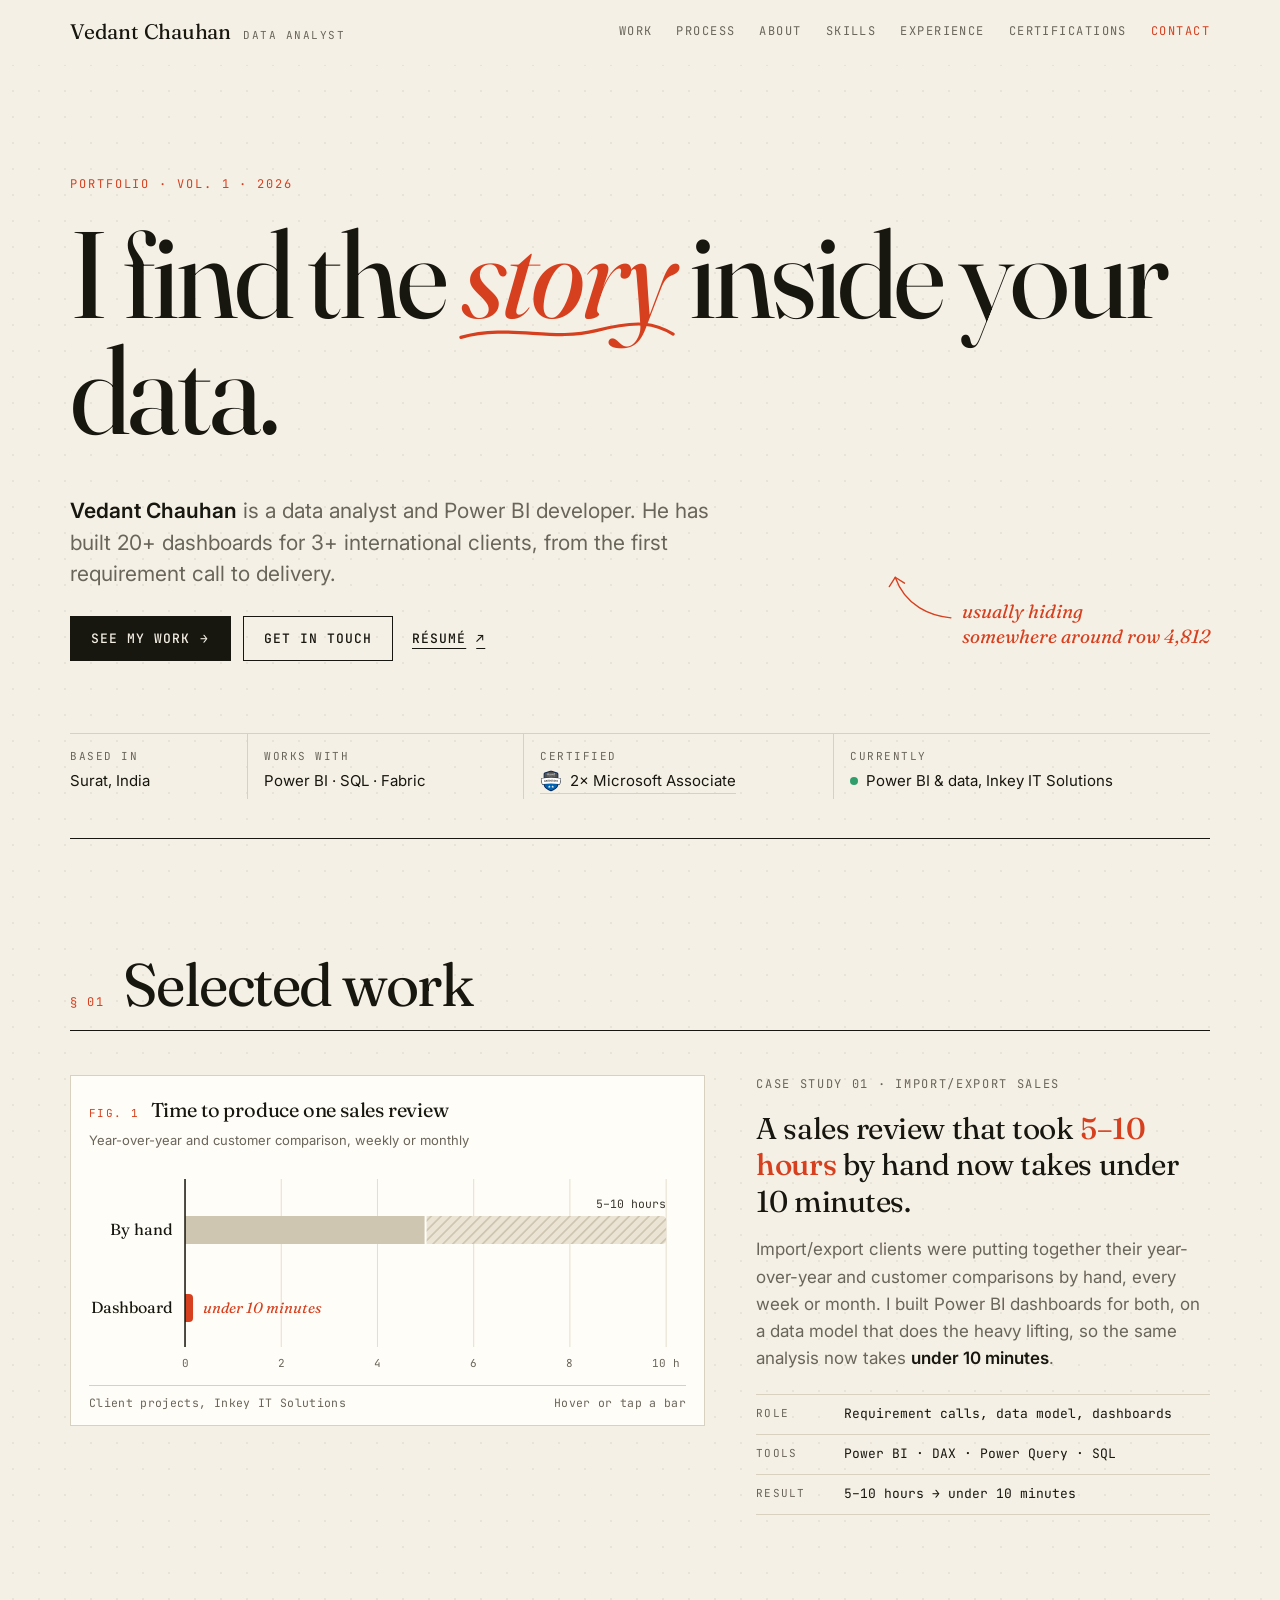
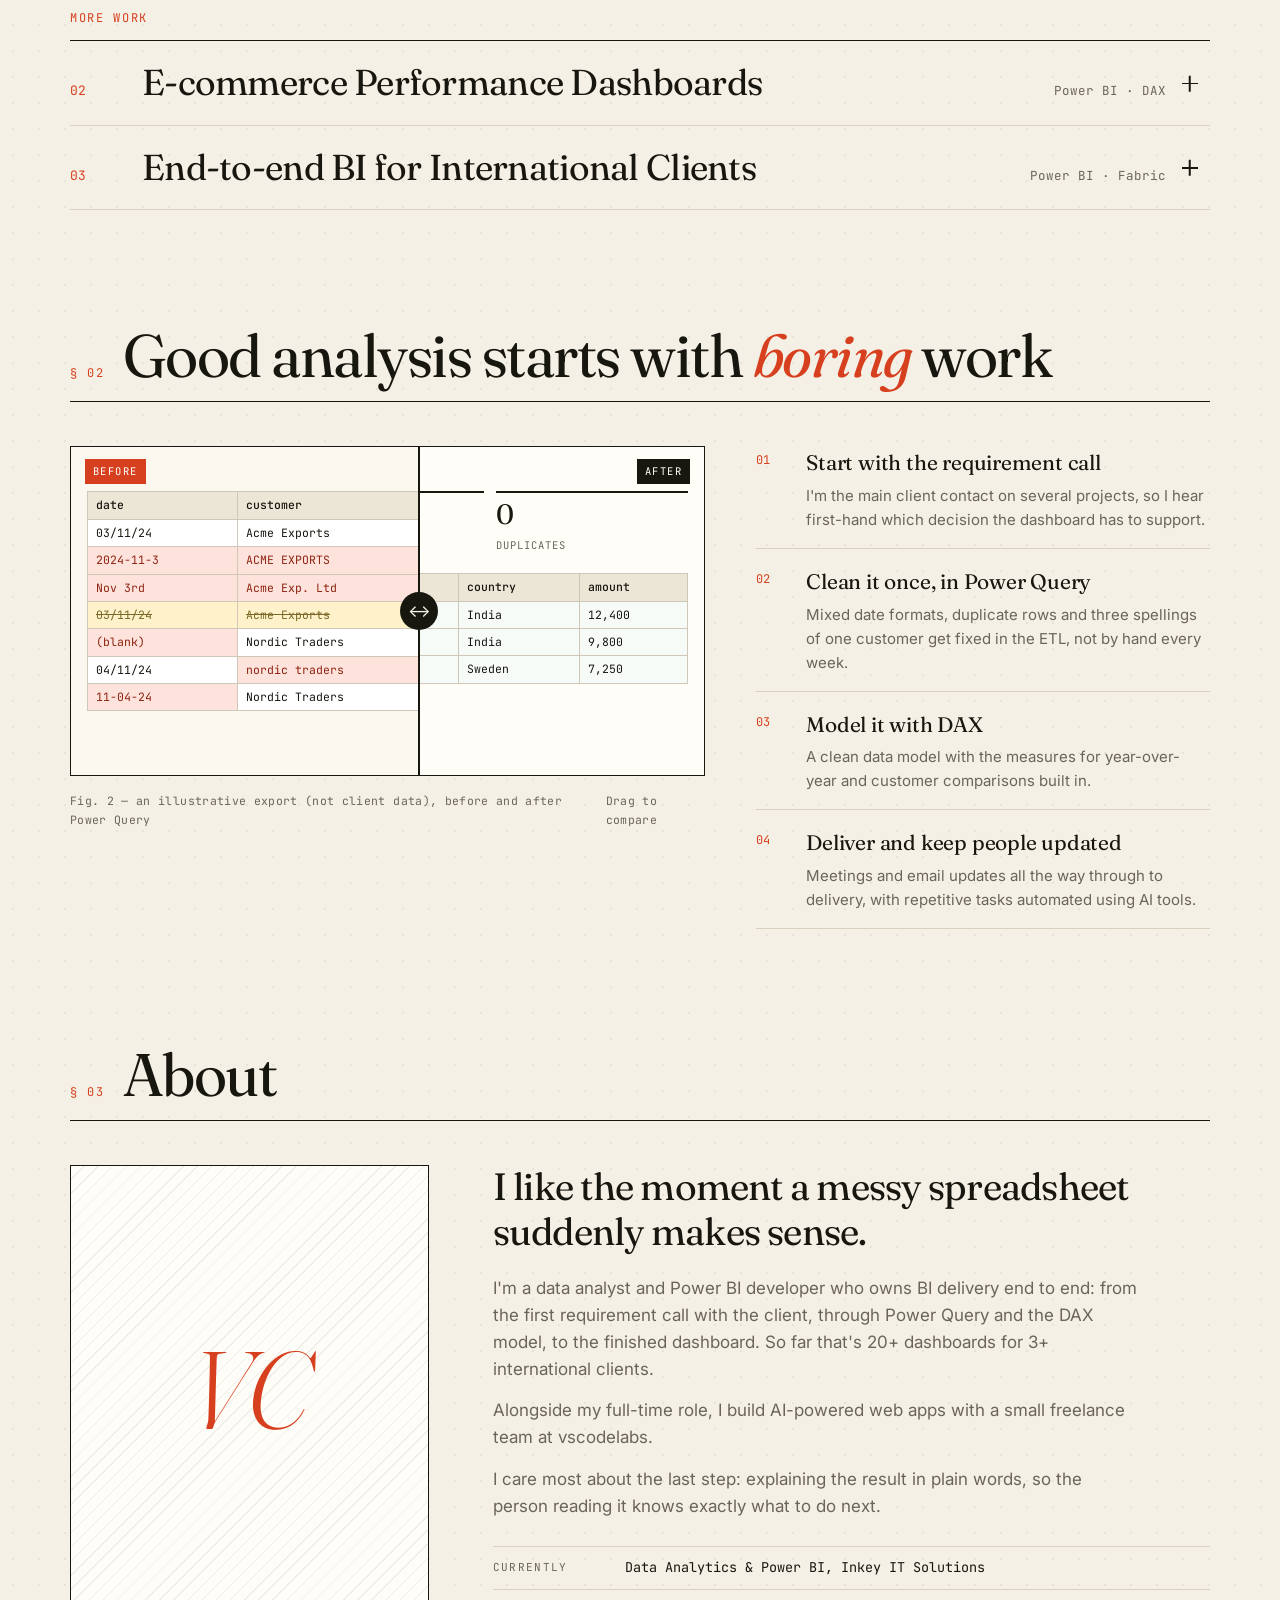
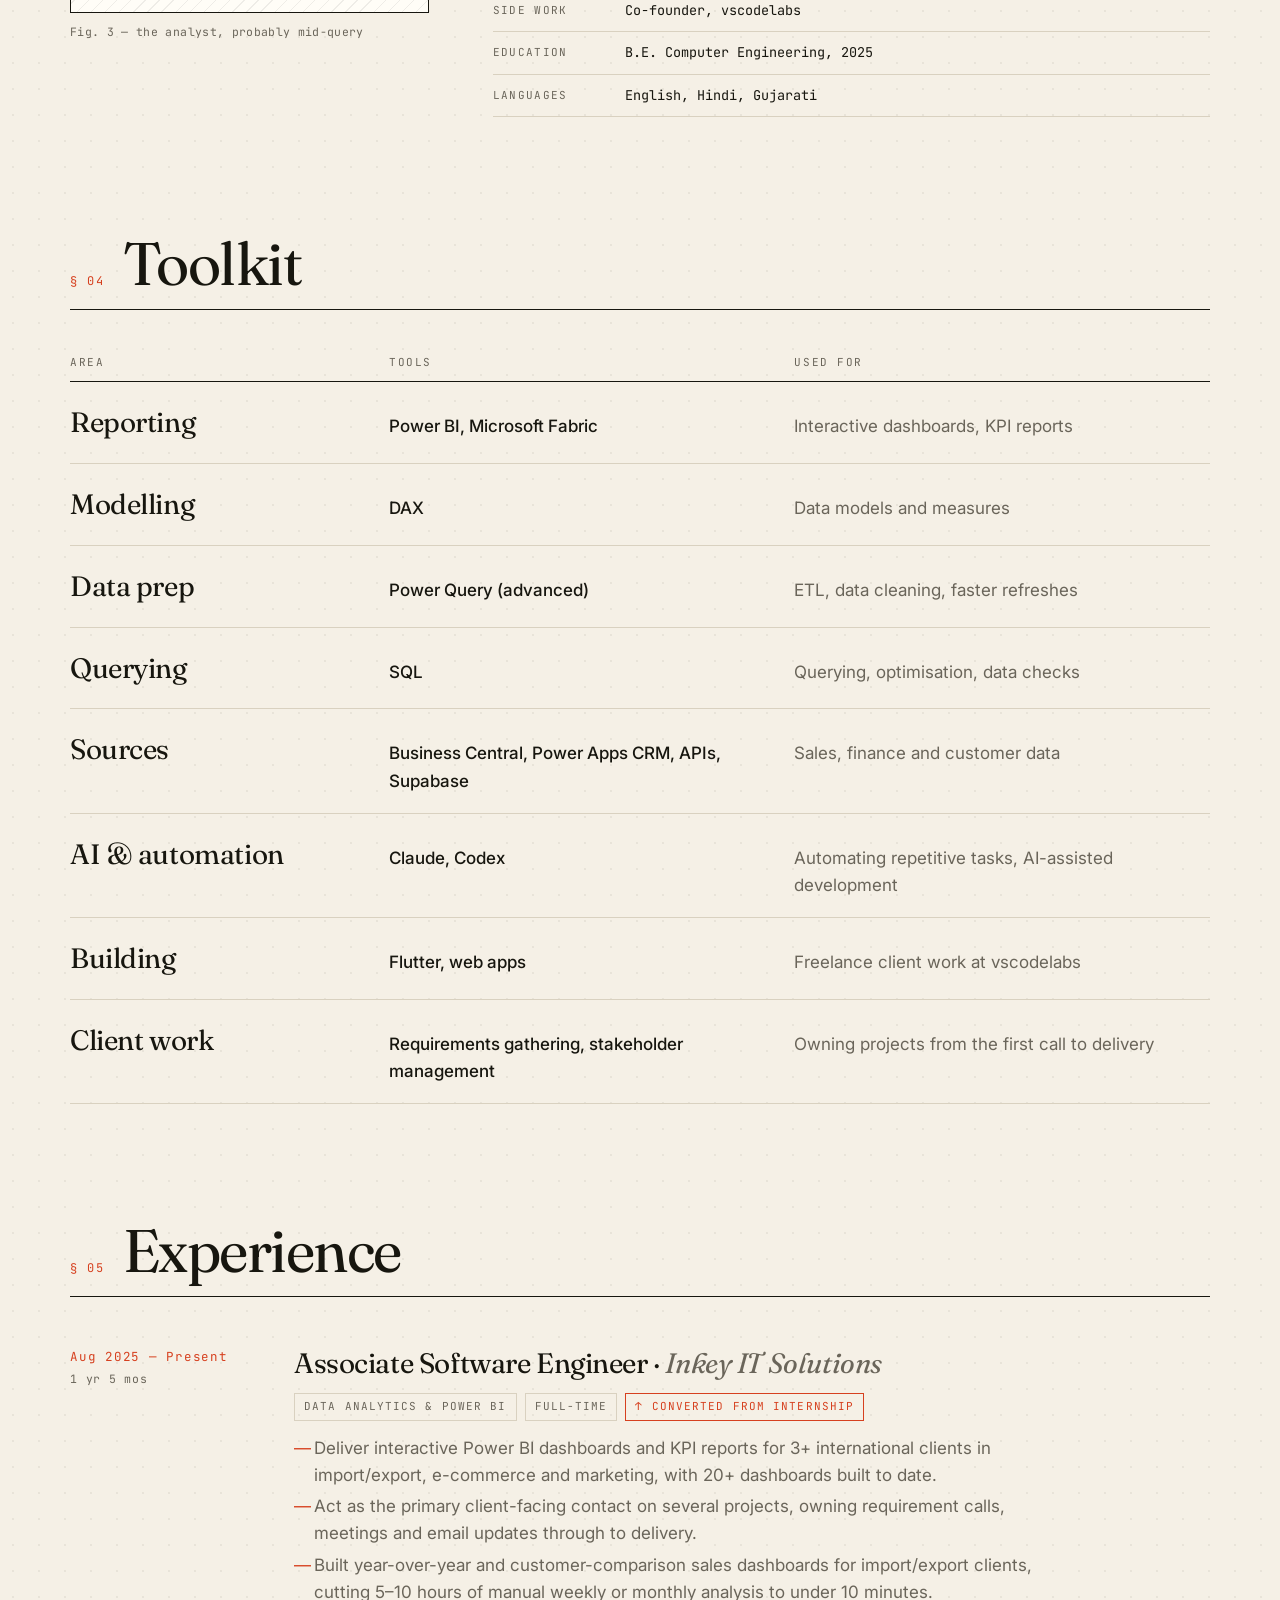
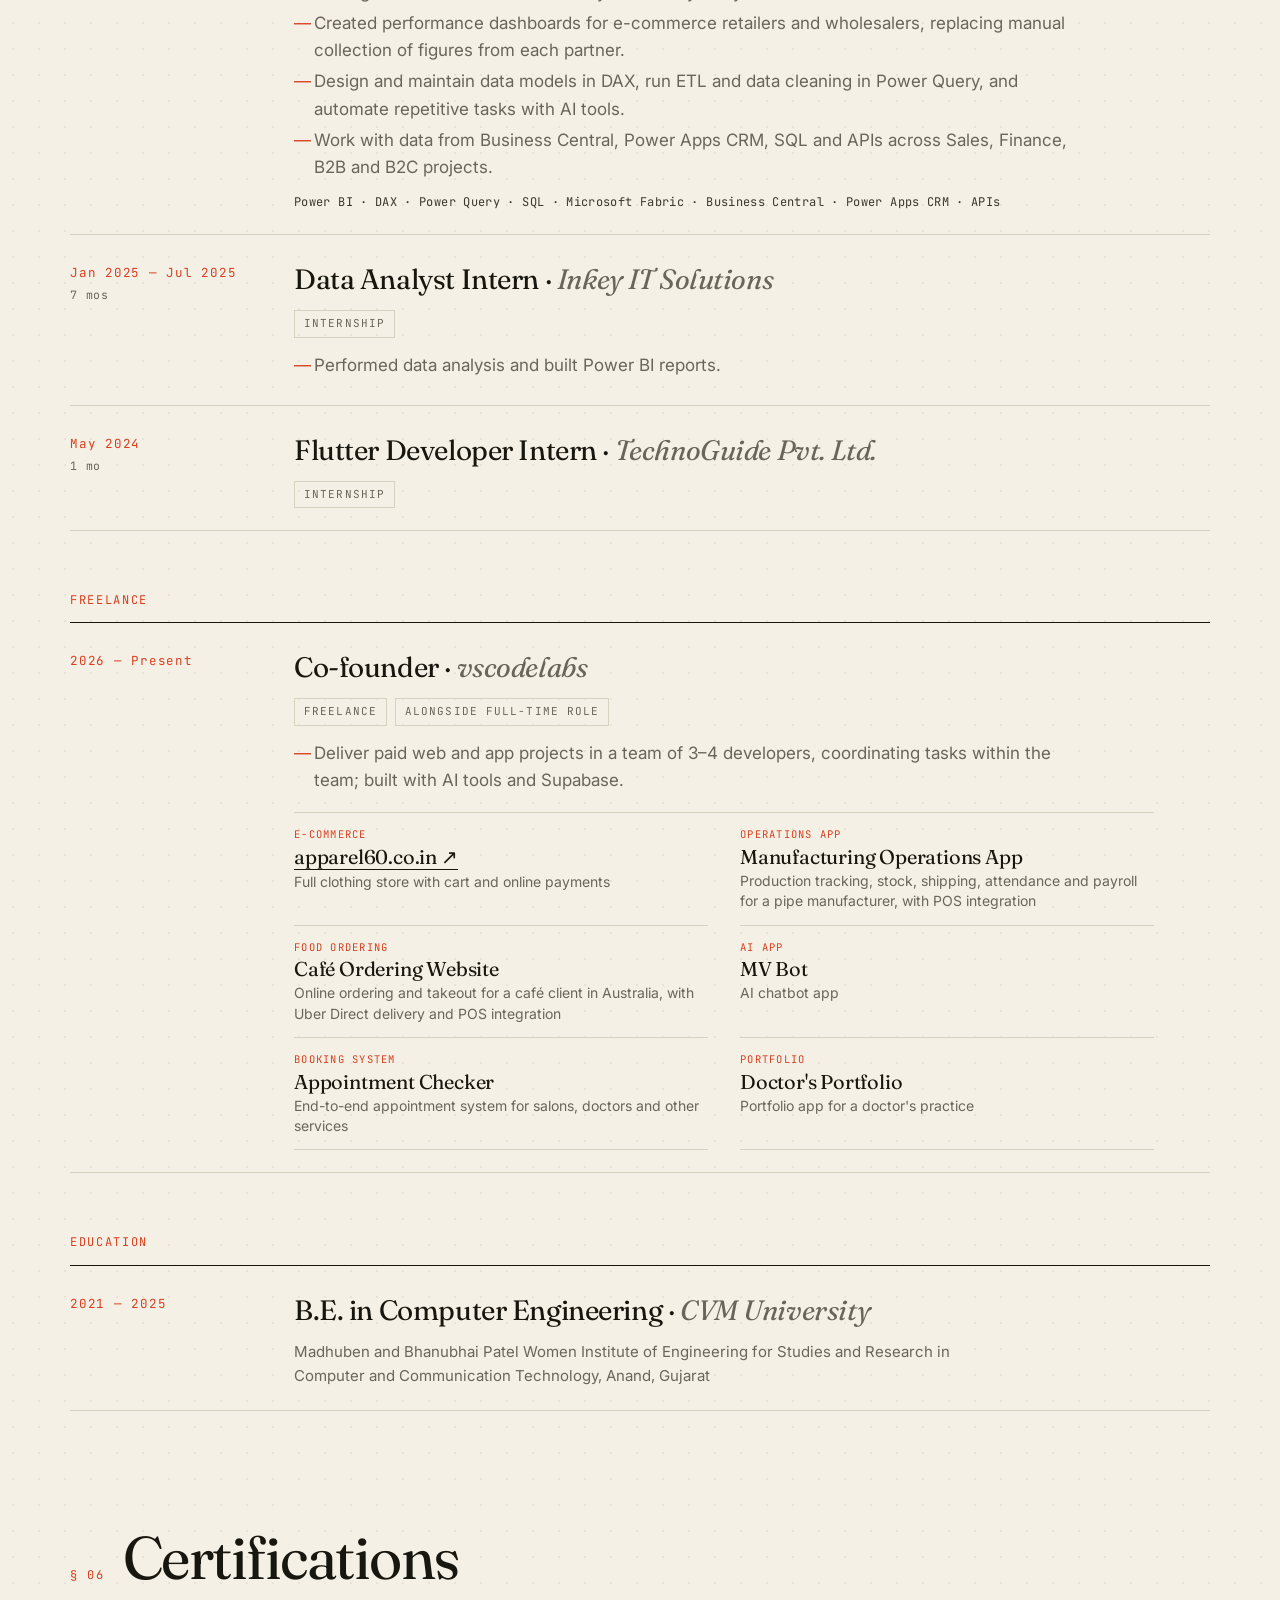
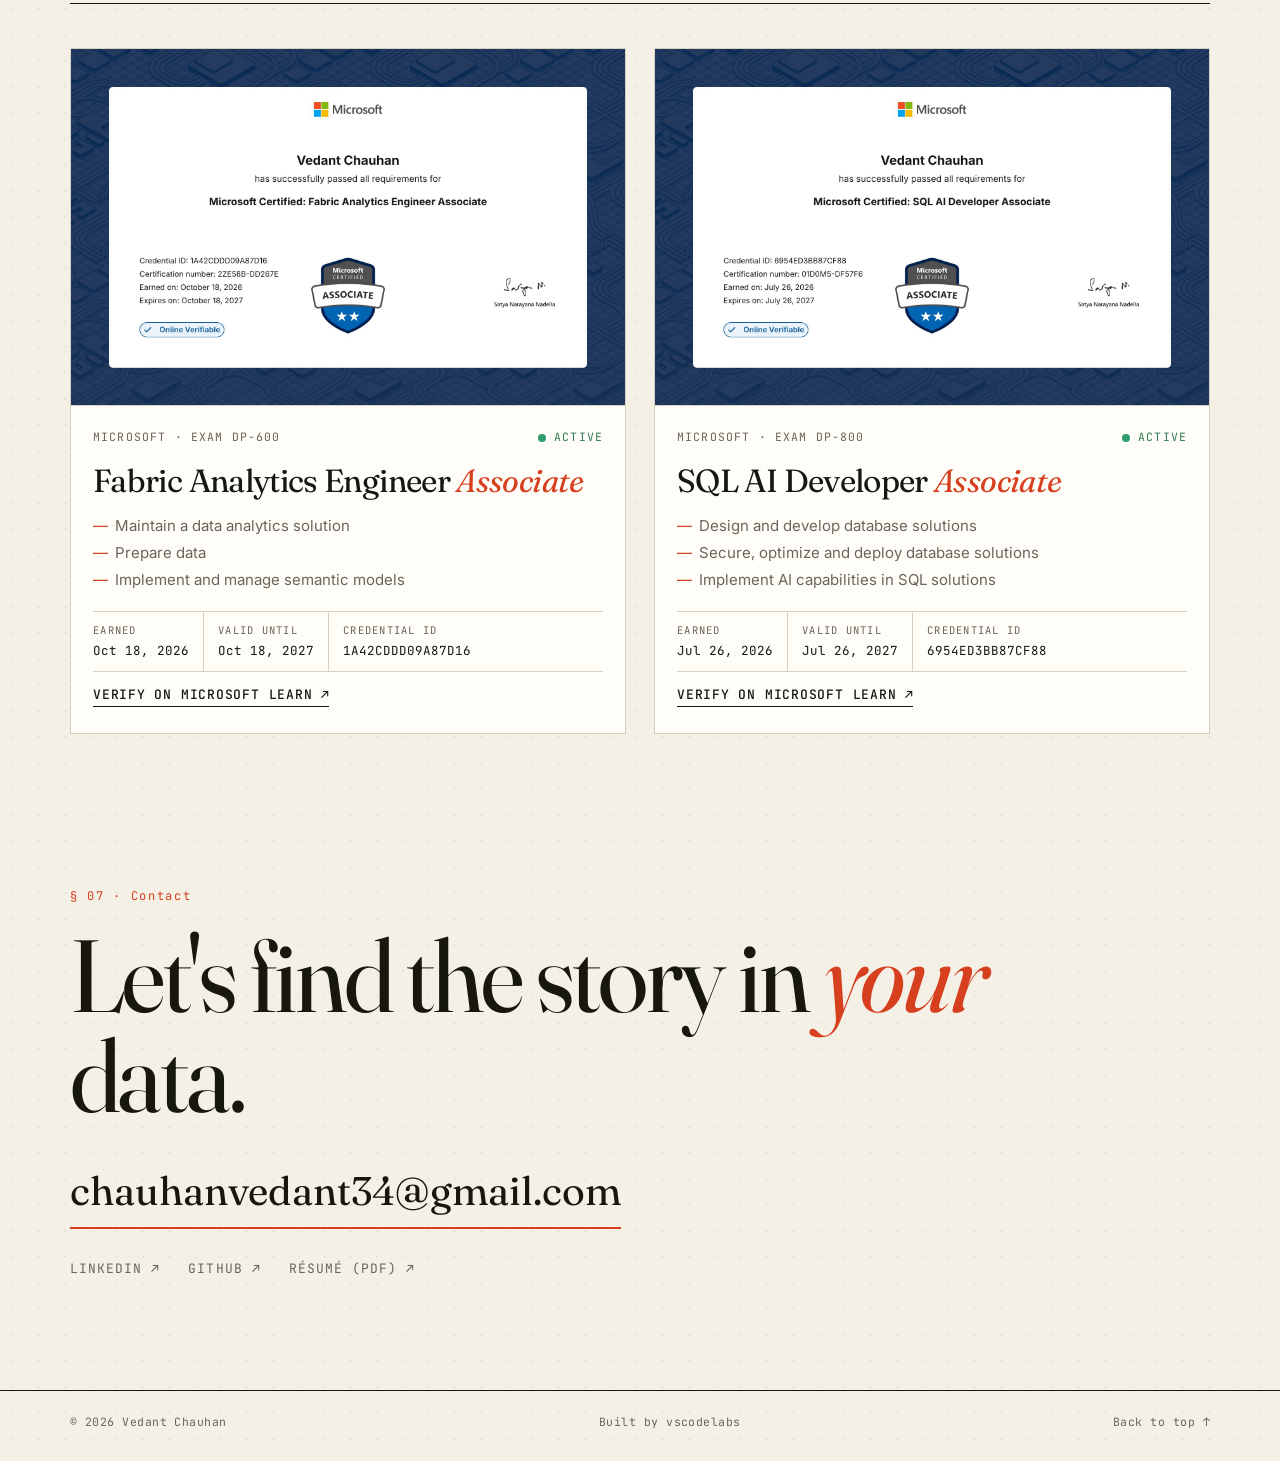
==== commit 31ee23ad: "Footer: credit vscodelabs instead of the font list Co-Authored-By: Claude Opus 5.5 <noreply@anthropi" ====
--- a/index.html
+++ b/index.html
@@ -14,7 +14,6 @@
 <script>document.documentElement.classList.add('js')</script>
 </head>
 <body>
-<div class="progress" aria-hidden="true"><span></span></div>
 
 <!-- ============ HEADER ============ -->
 <header class="site-head">
@@ -377,7 +376,7 @@
 <footer class="site-foot">
   <div class="wrap foot-row mono">
     <span>© 2026 Vedant Chauhan</span>
-    <span>Set in Fraunces, Inter &amp; JetBrains Mono · Built by hand</span>
+    <span>Built by vscodelabs</span>
     <a href="#top">Back to top ↑</a>
   </div>
 </footer>
--- a/assets/css/style.css
+++ b/assets/css/style.css
@@ -49,9 +49,6 @@
 .wrap{max-width:var(--wrap);margin:0 auto;padding:0 var(--gutter)}
 .label{font-size:12px;letter-spacing:.14em;text-transform:uppercase;color:var(--acc)}
 
-/* ---------- reading progress ---------- */
-.progress{position:fixed;inset:0 0 auto 0;height:3px;z-index:60;pointer-events:none}
-.progress span{display:block;height:100%;background:var(--acc);transform-origin:left;transform:scaleX(0)}
 
 /* ---------- header ---------- */
 .site-head{position:sticky;top:0;z-index:50;background:rgba(245,240,230,.86);backdrop-filter:blur(10px);-webkit-backdrop-filter:blur(10px);border-bottom:1px solid transparent;transition:border-color .3s}
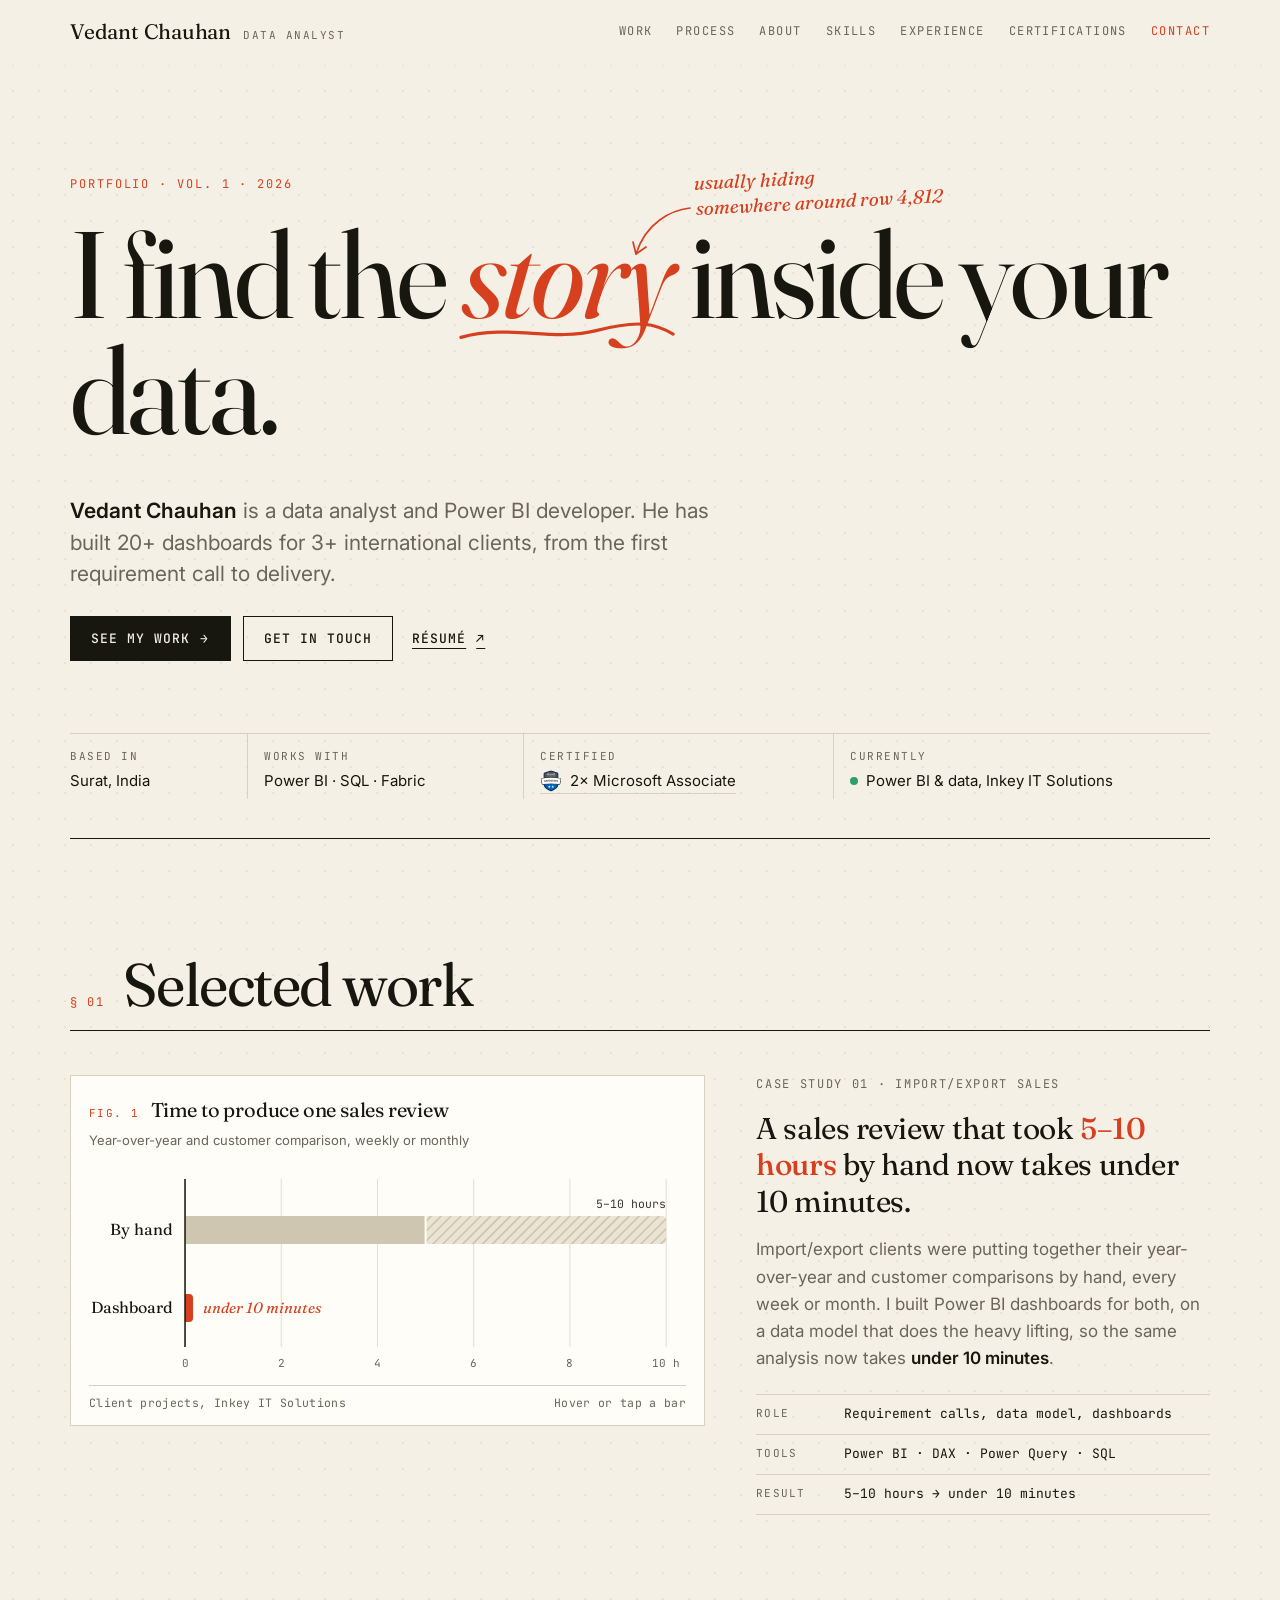
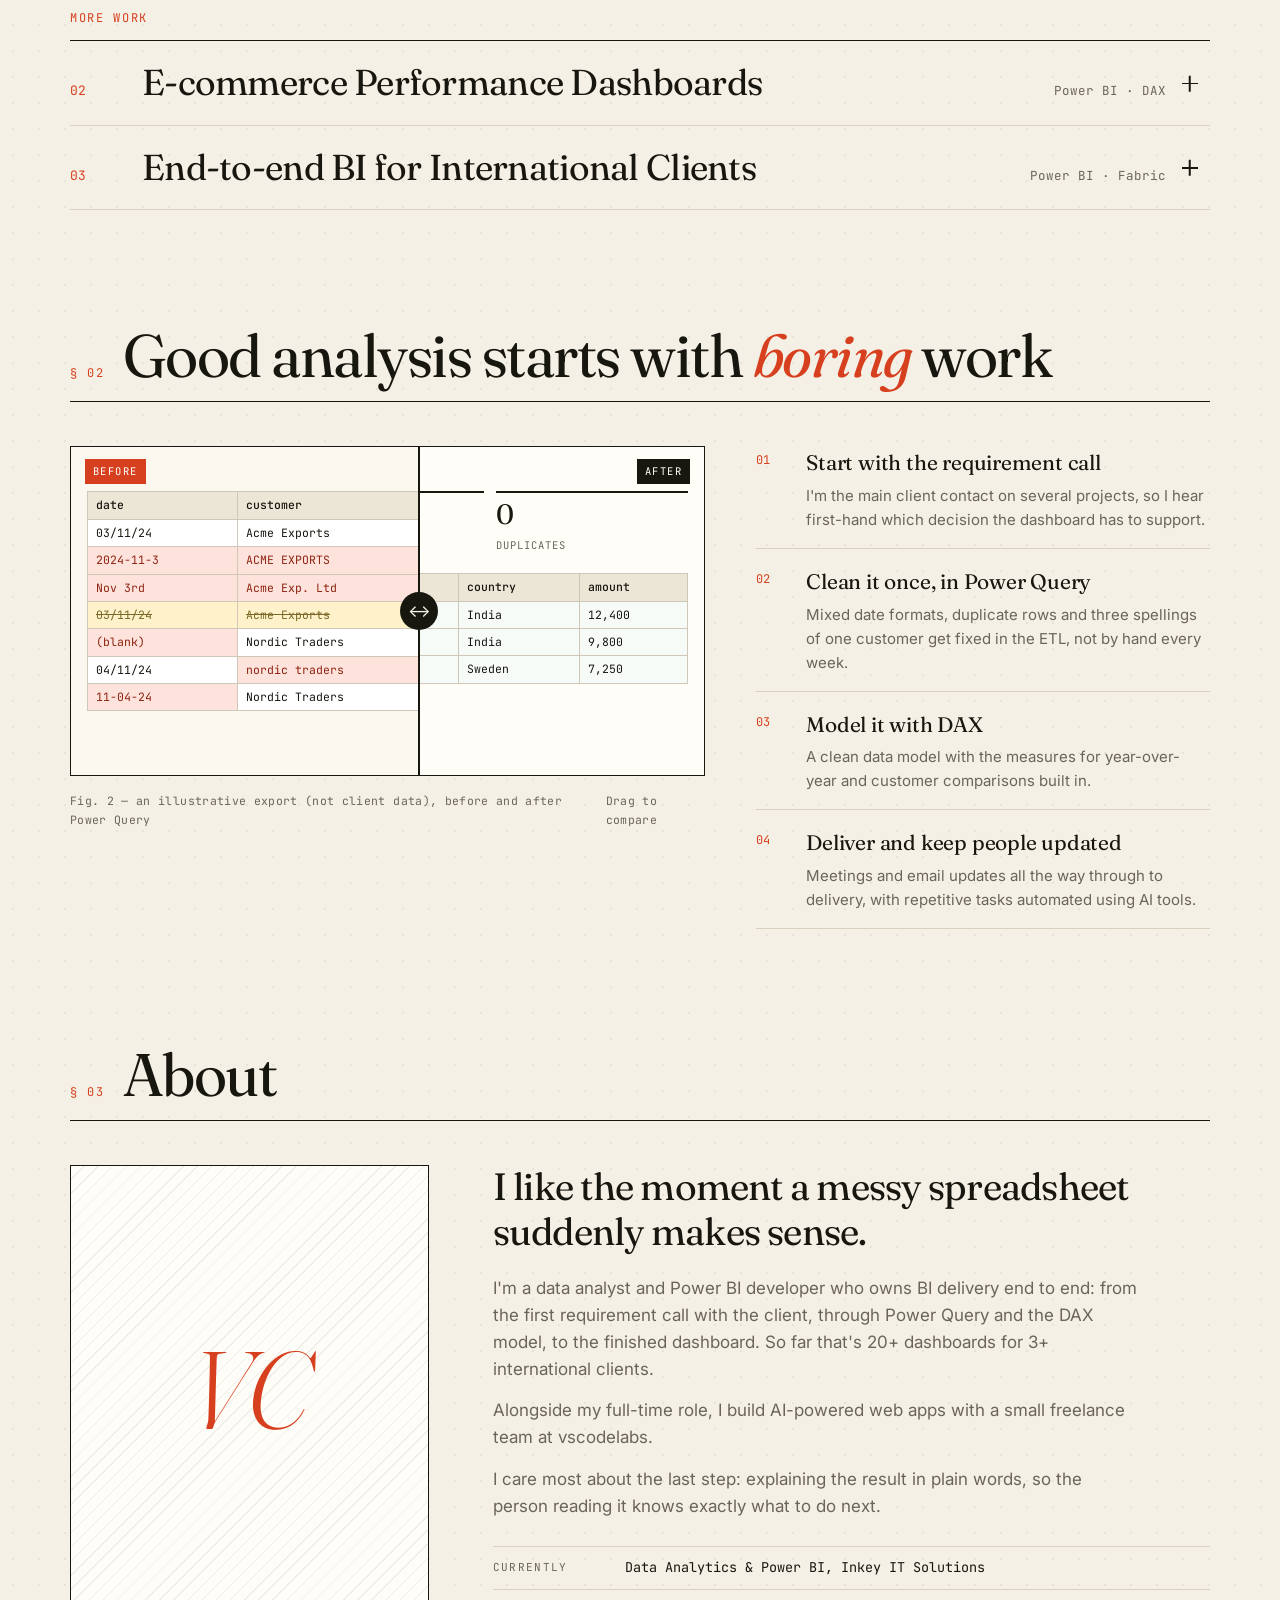
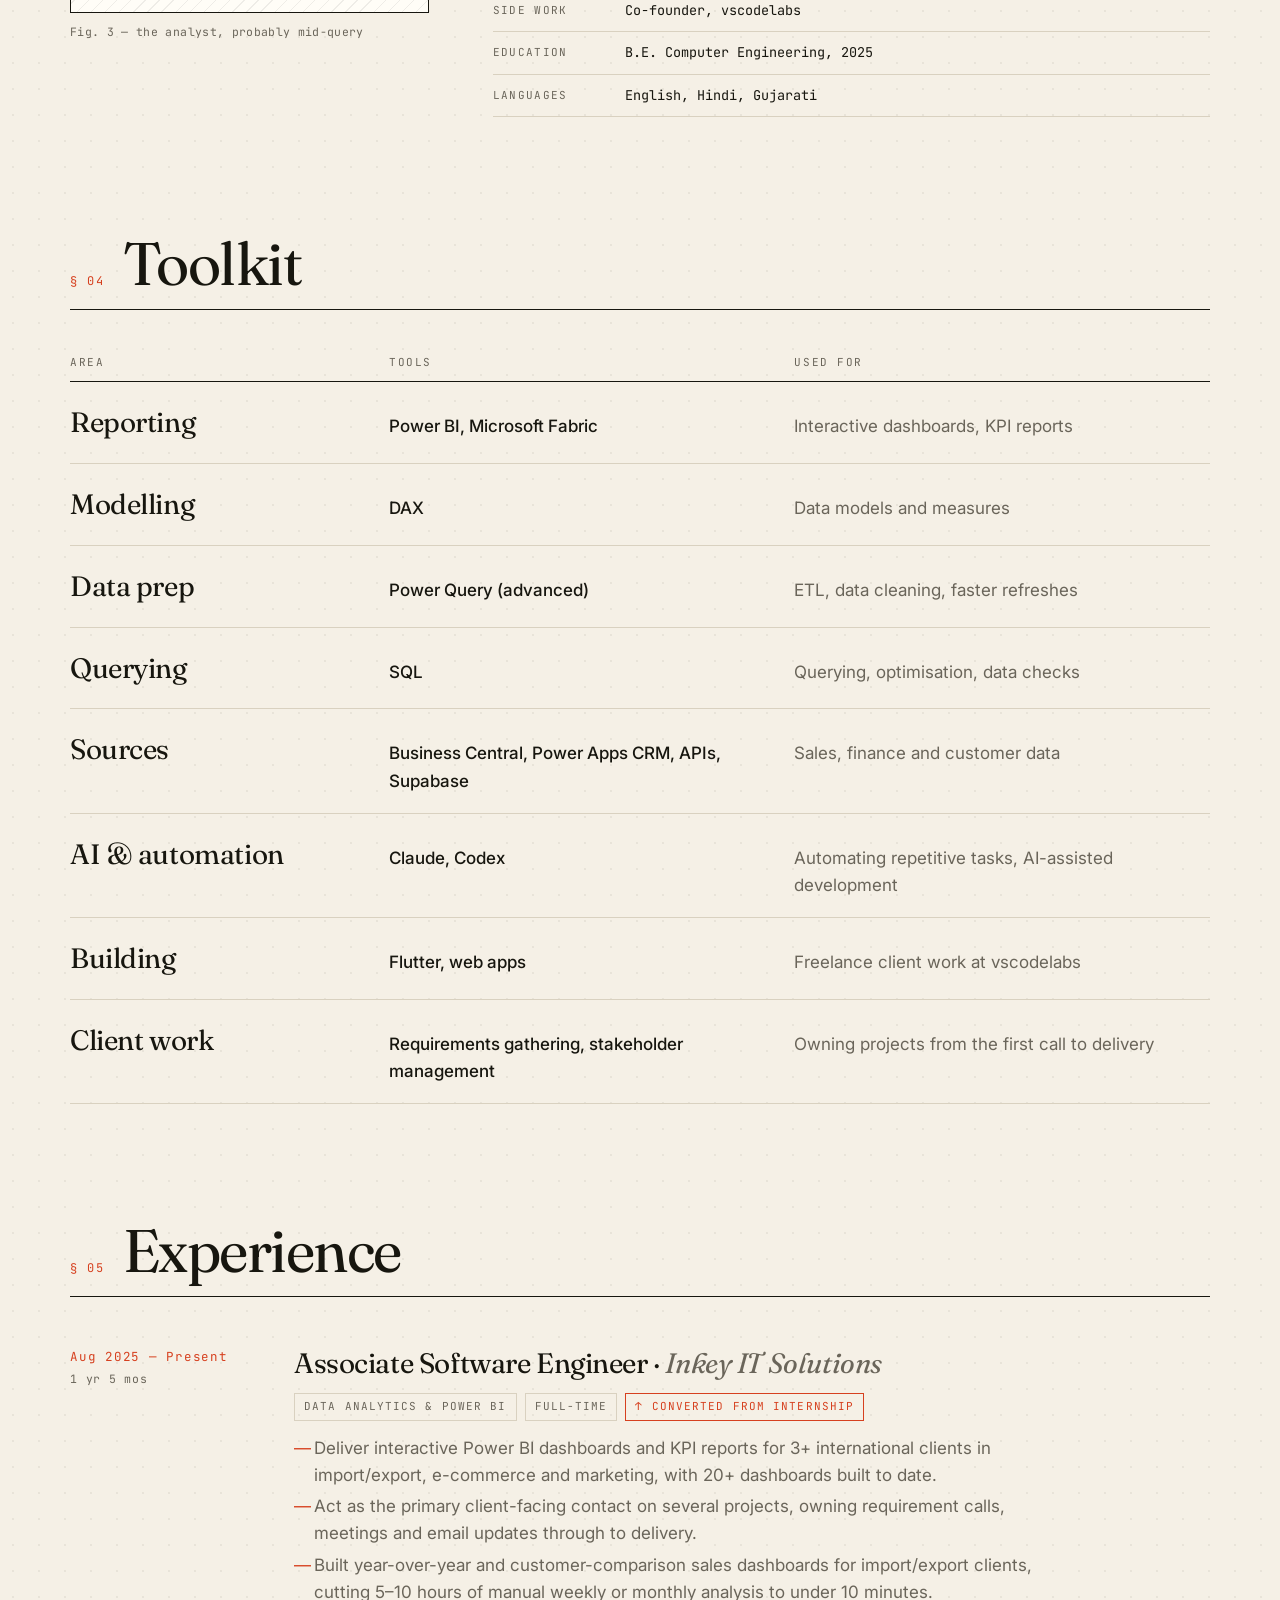
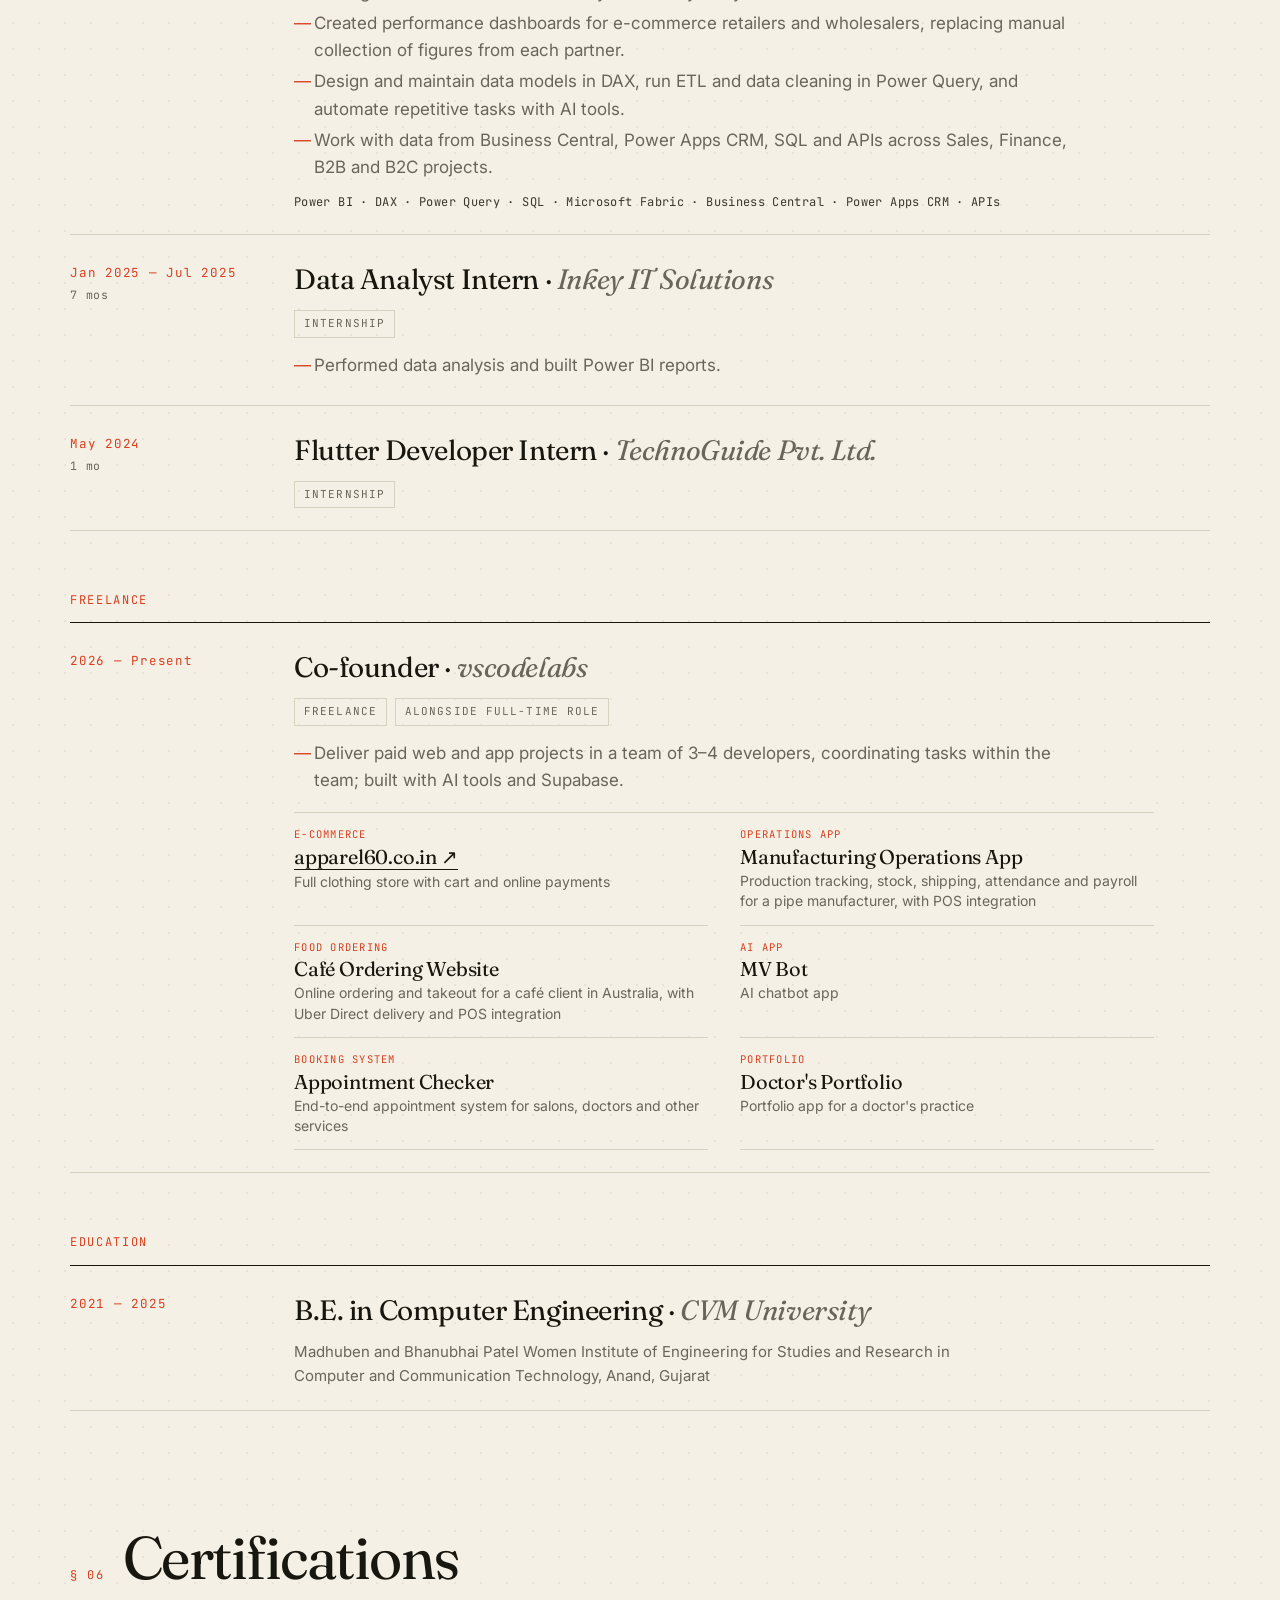
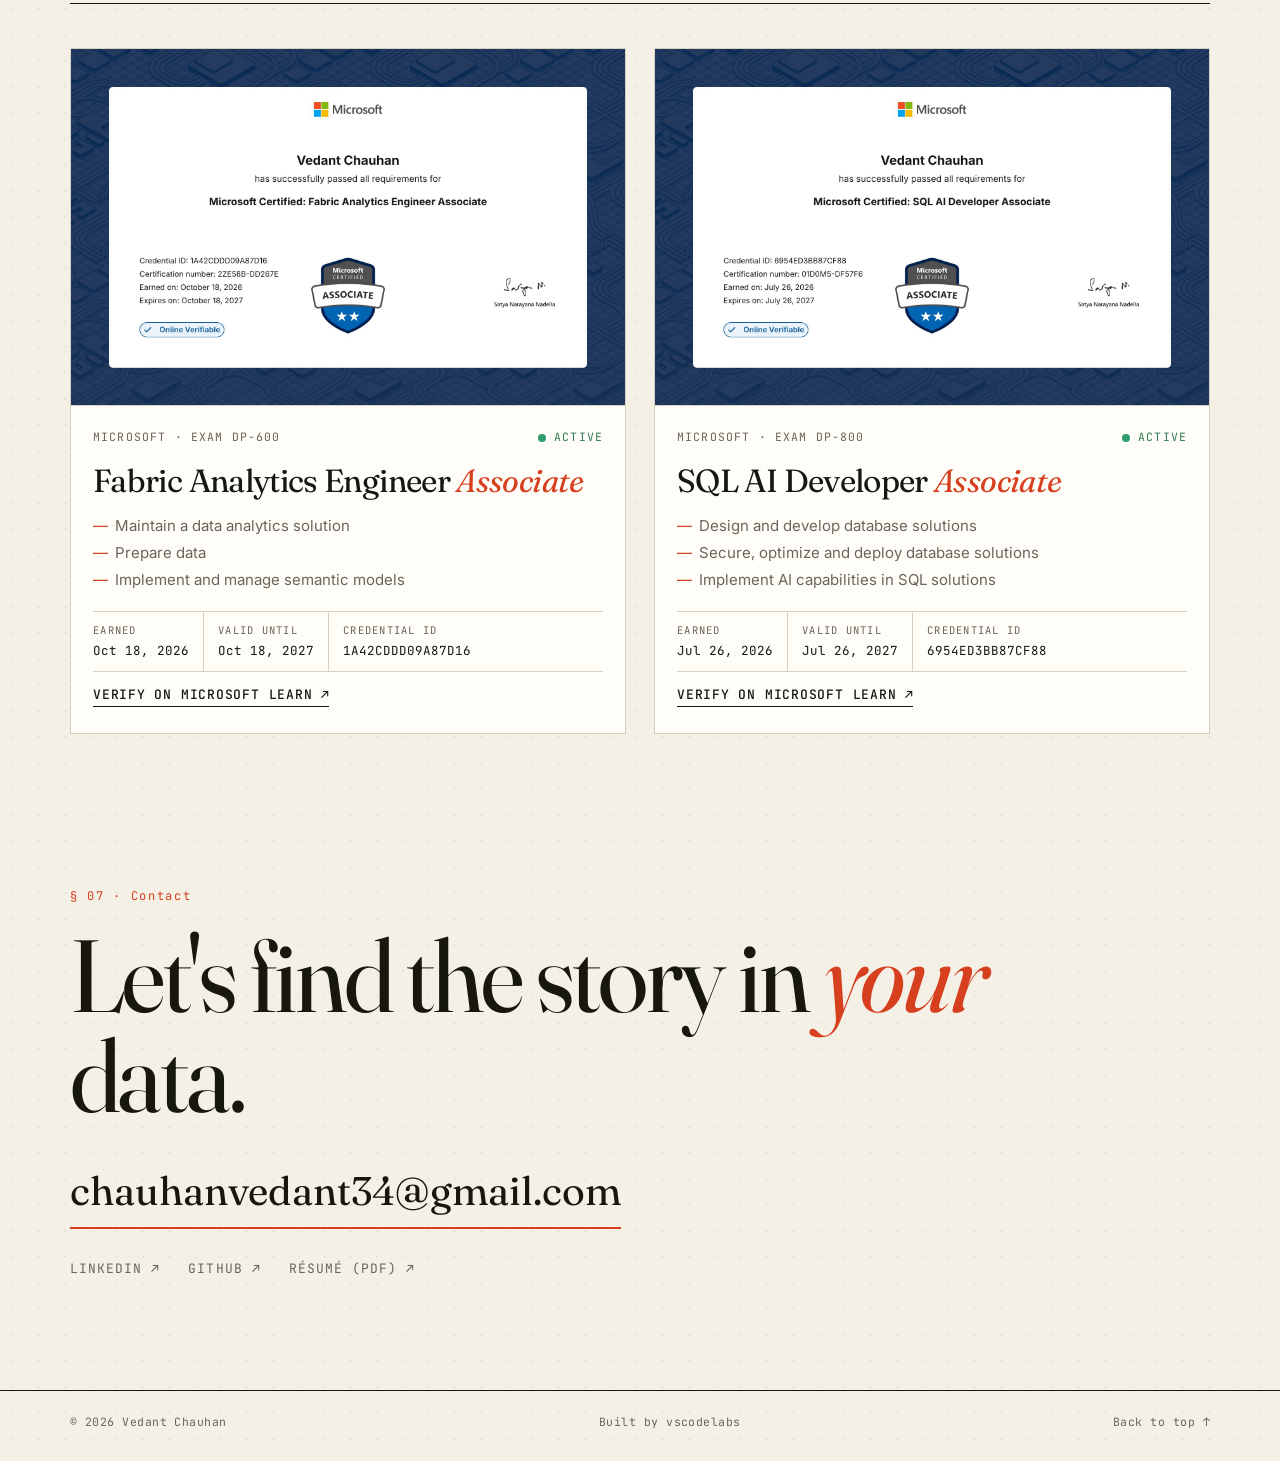
==== commit 35c2cba2: "Anchor the margin note to the word 'story' The note now sits above the headline next to 'story', wit" ====
--- a/index.html
+++ b/index.html
@@ -37,7 +37,7 @@
   <!-- ============ HERO ============ -->
   <section class="hero wrap">
     <p class="kicker mono rv">Portfolio · Vol. 1 · 2026</p>
-    <h1 class="display hero-title rv d1">I find the <em class="mark">story<svg class="scribble" viewBox="0 0 300 26" preserveAspectRatio="none" aria-hidden="true"><path d="M4 18 C 70 6, 130 22, 190 12 S 272 6, 296 15"/></svg></em> inside your data.</h1>
+    <h1 class="display hero-title rv d1">I find the <em class="mark">story<svg class="scribble" viewBox="0 0 300 26" preserveAspectRatio="none" aria-hidden="true"><path d="M4 18 C 70 6, 130 22, 190 12 S 272 6, 296 15"/></svg><span class="mark-note" aria-hidden="true"><svg class="mark-arrow" viewBox="0 0 64 56"><path class="shaft" d="M60 4 C 42 6, 16 18, 6 50"/><path class="head" d="M6 50 l-3 -12 M6 50 l10 -7"/></svg><span class="mark-note-text">usually hiding<br>somewhere around row 4,812</span></span></em> inside your data.</h1>
 
     <div class="hero-foot">
       <div class="rv d2">
@@ -49,10 +49,6 @@
           <a class="btn btn-ghost" href="assets/docs/Vedant_Chauhan_Resume.pdf" target="_blank" rel="noopener">Résumé <span aria-hidden="true">↗</span></a>
         </div>
       </div>
-      <p class="margin-note rv d3" aria-hidden="true">
-        <svg viewBox="0 0 90 70"><path d="M84 62 C 60 60, 30 48, 18 14"/><path d="M18 14 l-7 11 M18 14 l11 7"/></svg>
-        <span>usually hiding<br>somewhere around row 4,812</span>
-      </p>
     </div>
 
     <!-- EDIT: location, focus and status -->
--- a/assets/css/style.css
+++ b/assets/css/style.css
@@ -91,10 +91,20 @@
 .btn-ink:hover{background:var(--acc);border-color:var(--acc)}
 .btn span{transition:transform .2s}
 .btn:hover span{transform:translateX(4px)}
-.margin-note{display:flex;align-items:flex-start;gap:6px;justify-self:end;font:italic 400 19px/1.3 var(--serif);color:var(--acc);transform:rotate(-2deg);margin-bottom:12px}
-.margin-note svg{width:76px;height:60px;flex:none;margin-top:-34px}
-.margin-note svg path{fill:none;stroke:var(--acc);stroke-width:1.6;stroke-linecap:round}
-@media (max-width:860px){.hero-foot{grid-template-columns:1fr}.margin-note{display:none}}
+@media (max-width:860px){.hero-foot{grid-template-columns:1fr}}
+
+/* margin note anchored to the word "story": arrow points into the word, note sits above "inside" */
+.mark-note{position:absolute;left:80%;top:.36em;width:0;height:0;pointer-events:none}
+.mark-arrow{position:absolute;left:0;bottom:0;width:64px;height:56px;overflow:visible}
+.mark-arrow path{fill:none;stroke:var(--acc);stroke-width:1.7;stroke-linecap:round;stroke-linejoin:round}
+.mark-note-text{position:absolute;left:66px;bottom:40px;white-space:nowrap;font:italic 400 19px/1.3 var(--serif);letter-spacing:0;color:var(--acc);transform:rotate(-3deg);transform-origin:left bottom}
+.js .mark-arrow .shaft{stroke-dasharray:80;stroke-dashoffset:80}
+.js .mark-arrow .head{stroke-dasharray:30;stroke-dashoffset:30}
+.js .mark-note-text{opacity:0;translate:0 6px}
+.js .mark.drawn .mark-arrow .shaft{stroke-dashoffset:0;transition:stroke-dashoffset .6s ease-out 1.5s}
+.js .mark.drawn .mark-arrow .head{stroke-dashoffset:0;transition:stroke-dashoffset .25s ease-out 2.05s}
+.js .mark.drawn .mark-note-text{opacity:1;translate:0 0;transition:opacity .5s ease 1.9s,translate .5s ease 1.9s}
+@media (max-width:860px){.mark-note{display:none}}
 .facts{display:grid;grid-template-columns:repeat(4,auto);margin-top:clamp(40px,6vw,72px);border-top:1px solid var(--line)}
 .facts>div{padding:14px 16px 0 0}
 .facts>div+div{padding-left:16px;border-left:1px solid var(--line)}
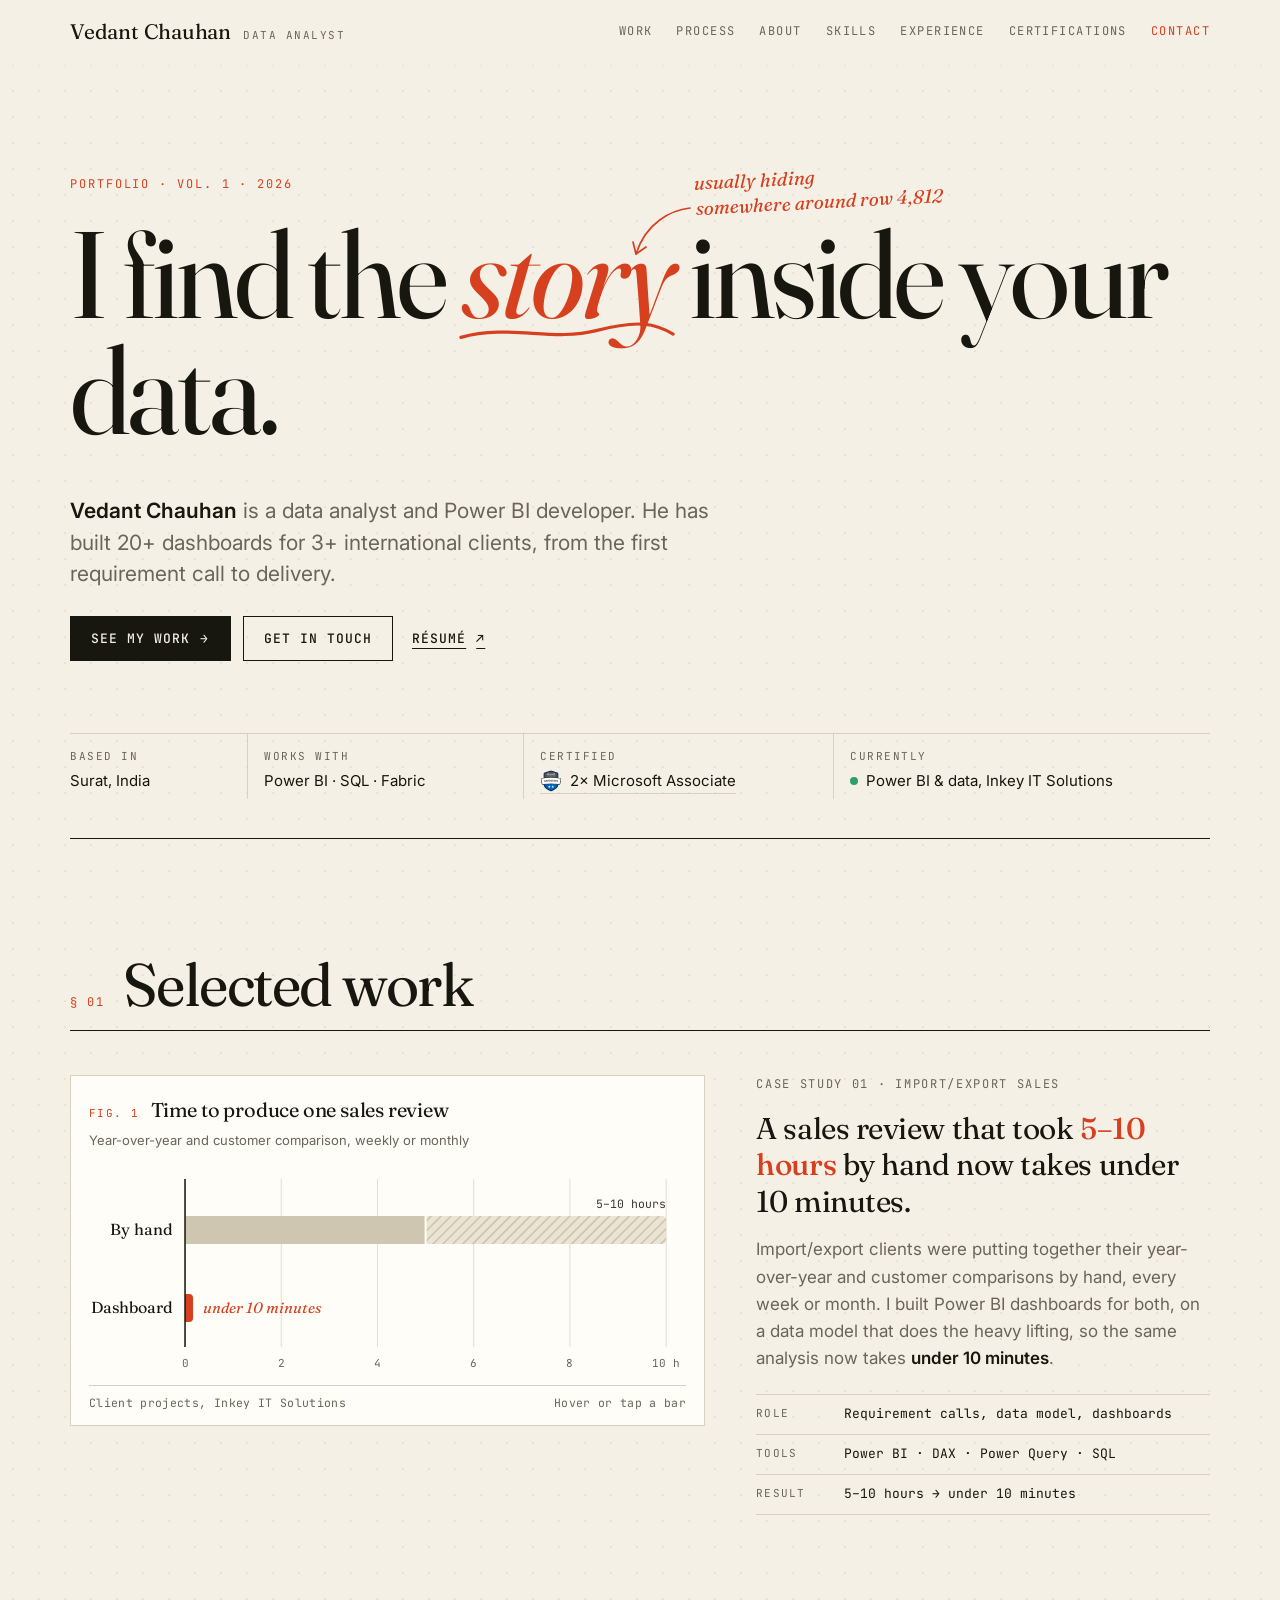
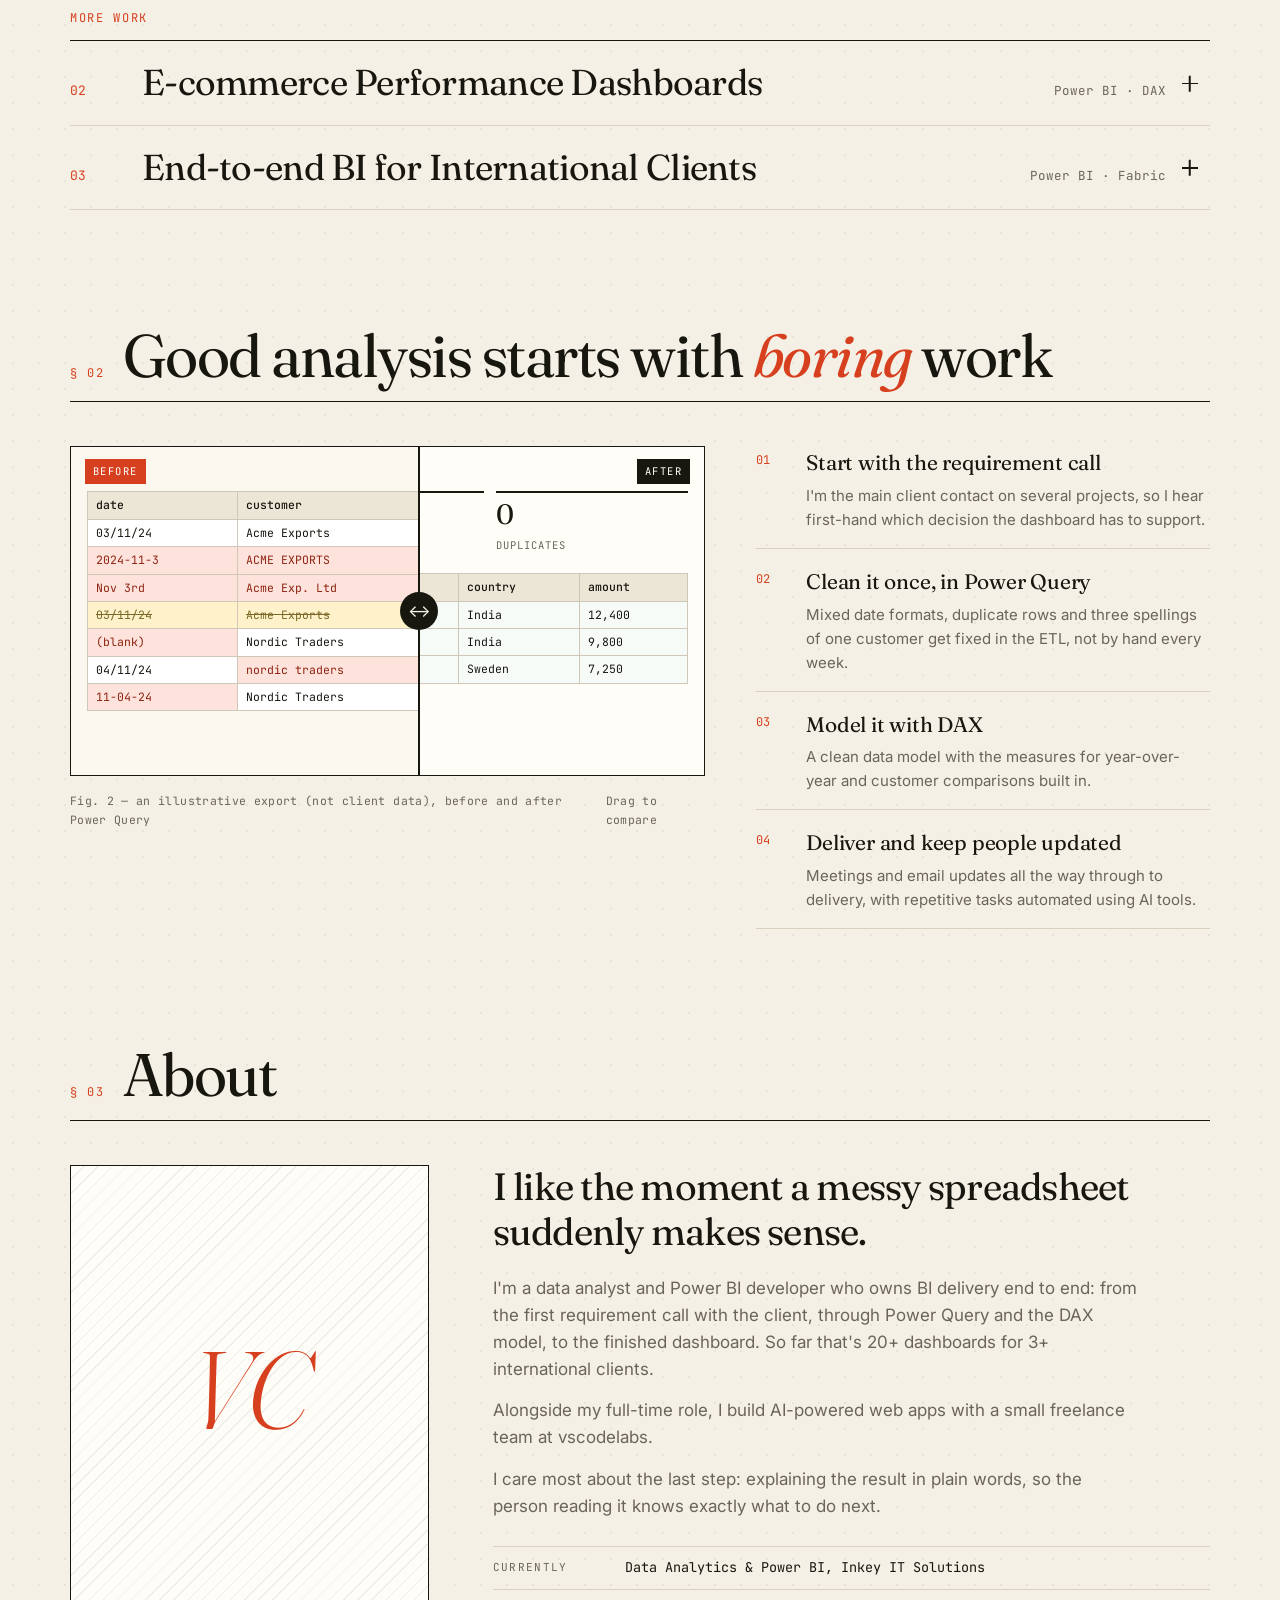
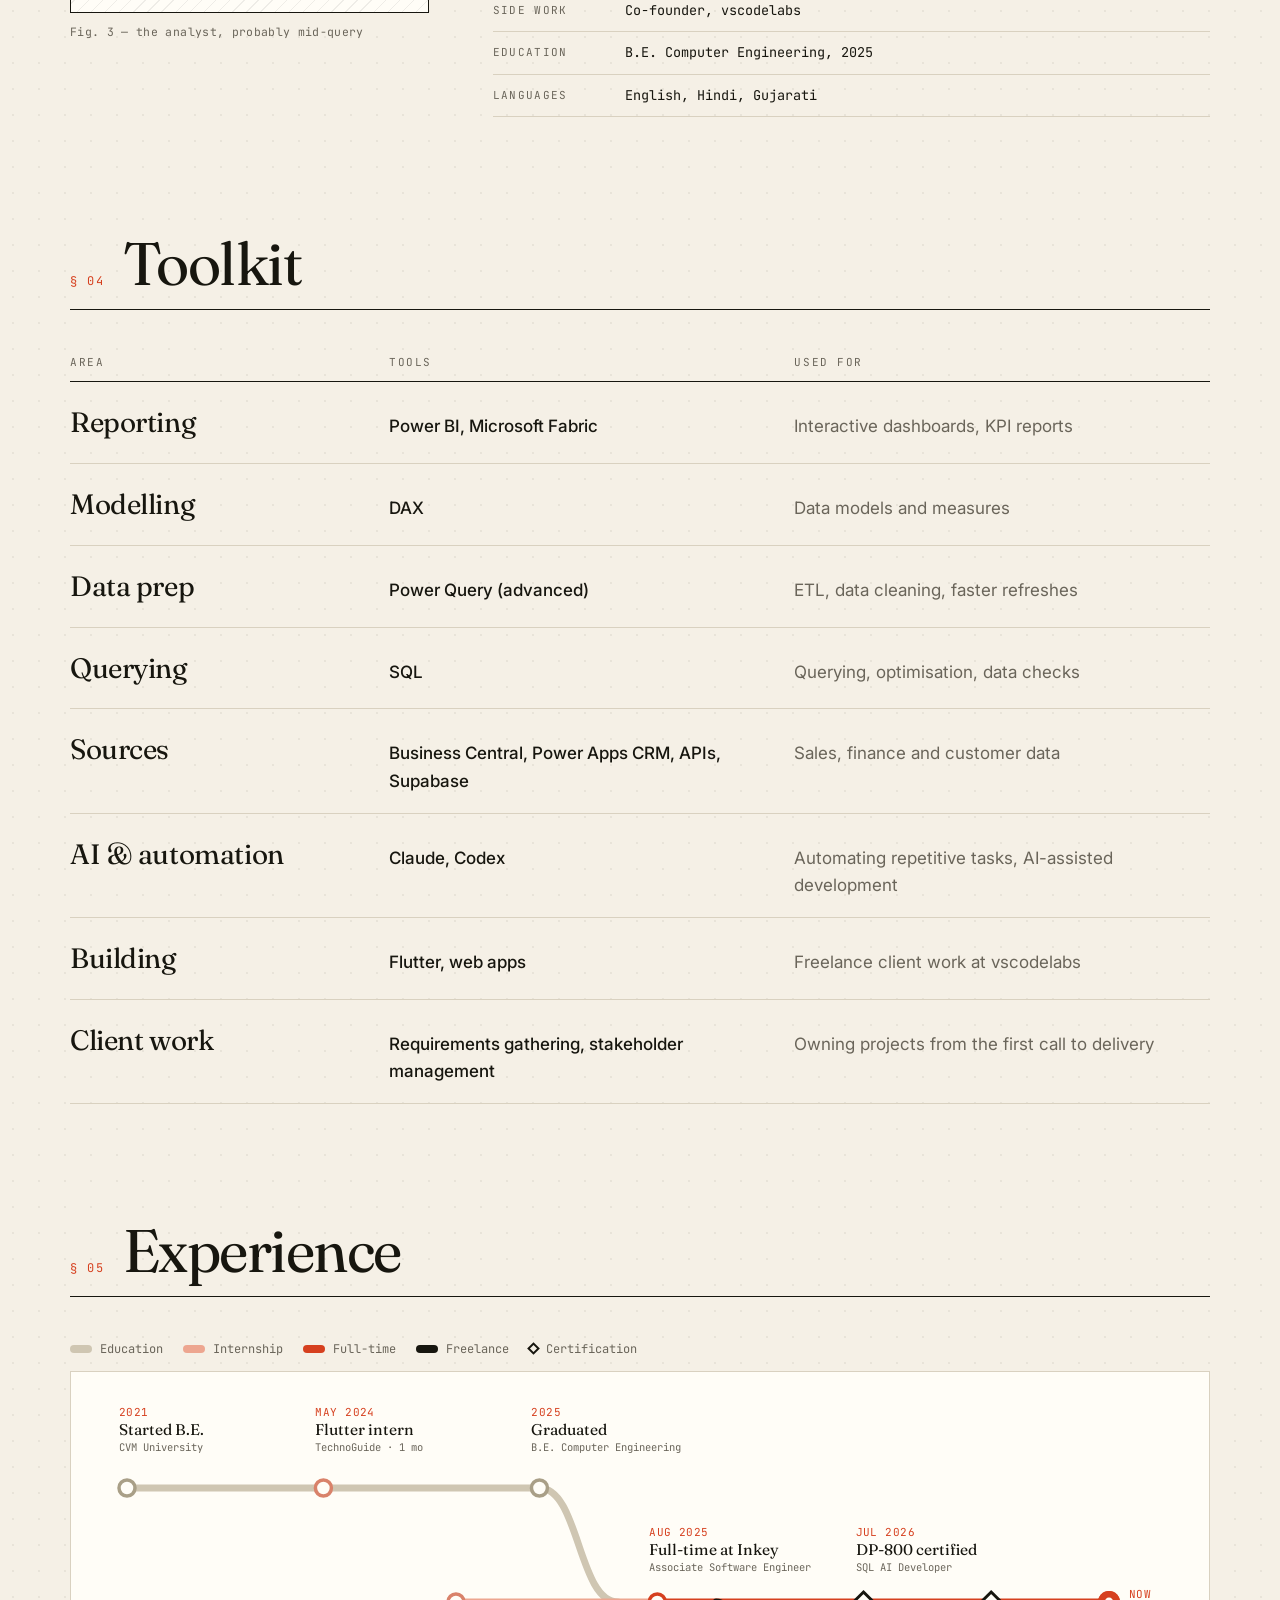
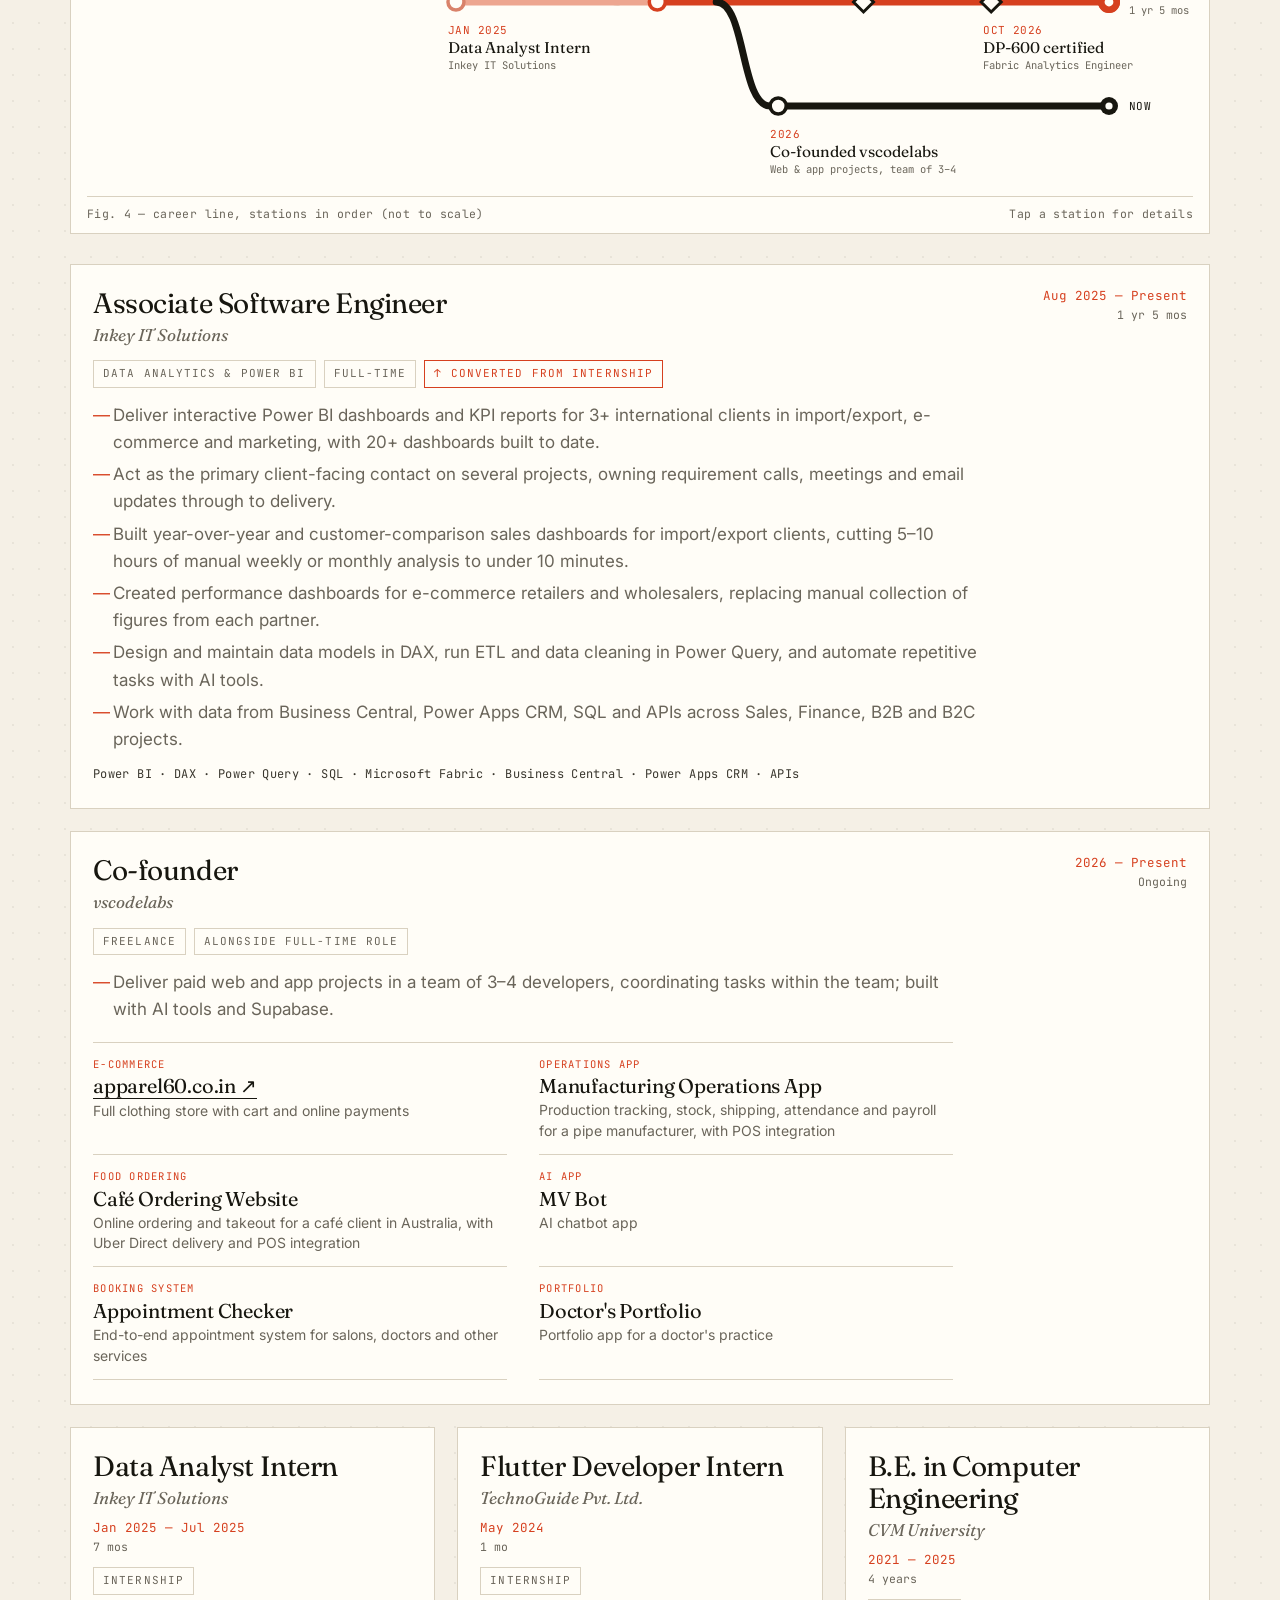
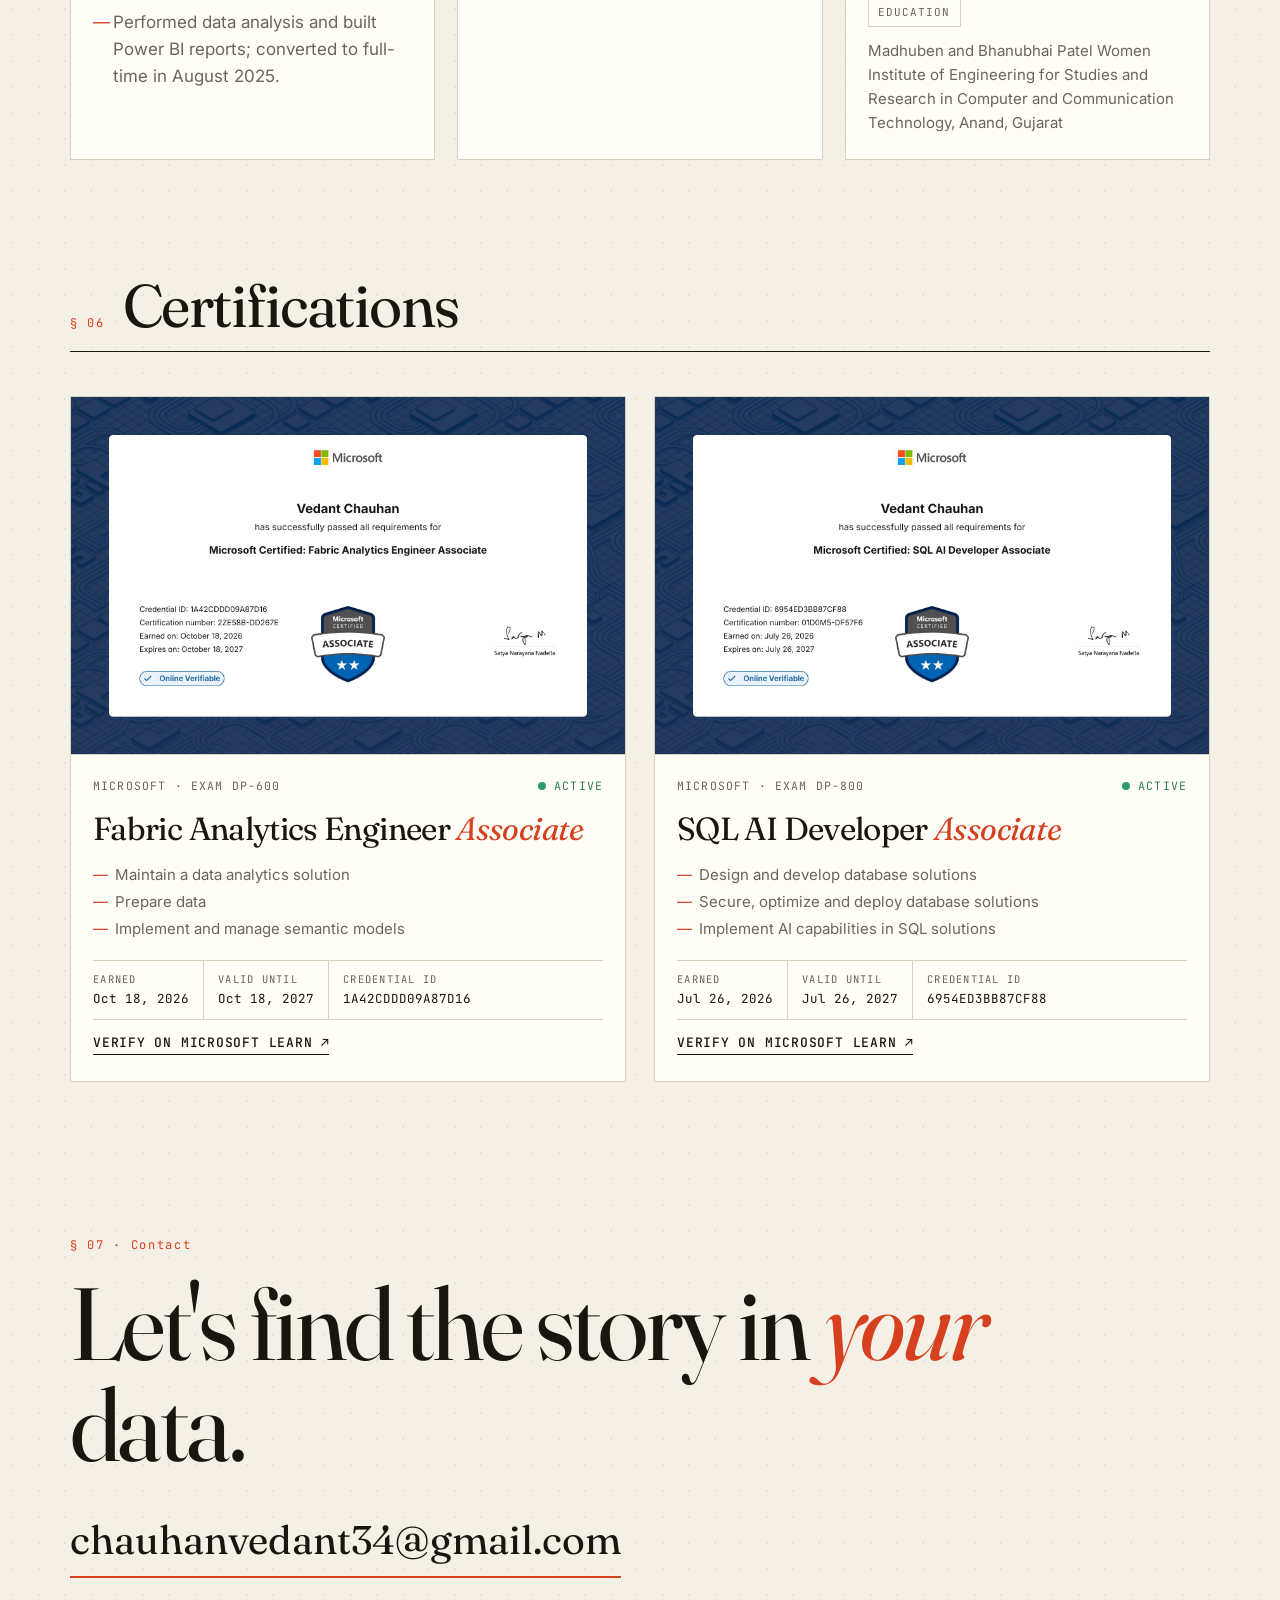
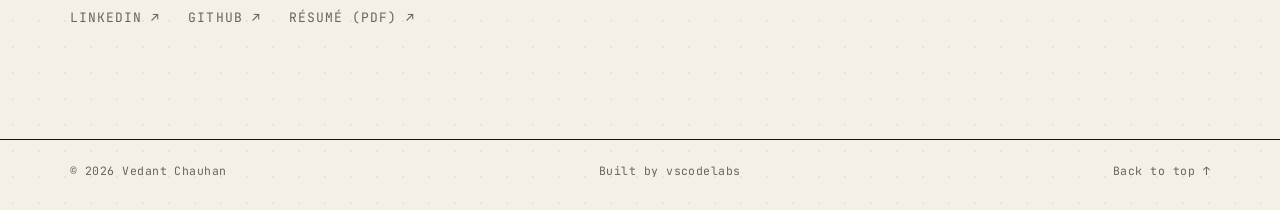
==== commit 016616da: "Experience: career line map (Fig. 4) with detail cards - Metro-style career line: education runs int" ====
--- a/index.html
+++ b/index.html
@@ -218,77 +218,88 @@
       <span class="mono sec-no">§ 05</span>
       <h2 class="display">Experience</h2>
     </header>
-    <!-- EDIT: roles newest first. data-start / data-end (YYYY-MM) drive the duration label;
-         leave data-end off for a current role. -->
-    <ol class="timeline">
-      <li class="rv">
-        <div class="when mono"><span>Aug 2025 — Present</span><span class="dur" data-start="2025-08"></span></div>
-        <div>
-          <h3 class="serif">Associate Software Engineer · <span>Inkey IT Solutions</span></h3>
-          <p class="role-tags mono"><span>Data Analytics &amp; Power BI</span><span>Full-time</span><span class="promo">↑ Converted from internship</span></p>
-          <ul class="role-points">
-            <li>Deliver interactive Power BI dashboards and KPI reports for 3+ international clients in import/export, e-commerce and marketing, with 20+ dashboards built to date.</li>
-            <li>Act as the primary client-facing contact on several projects, owning requirement calls, meetings and email updates through to delivery.</li>
-            <li>Built year-over-year and customer-comparison sales dashboards for import/export clients, cutting 5–10 hours of manual weekly or monthly analysis to under 10 minutes.</li>
-            <li>Created performance dashboards for e-commerce retailers and wholesalers, replacing manual collection of figures from each partner.</li>
-            <li>Design and maintain data models in DAX, run ETL and data cleaning in Power Query, and automate repetitive tasks with AI tools.</li>
-            <li>Work with data from Business Central, Power Apps CRM, SQL and APIs across Sales, Finance, B2B and B2C projects.</li>
-          </ul>
-          <p class="role-stack mono">Power BI · DAX · Power Query · SQL · Microsoft Fabric · Business Central · Power Apps CRM · APIs</p>
-        </div>
-      </li>
-      <li class="rv">
-        <div class="when mono"><span>Jan 2025 — Jul 2025</span><span class="dur" data-start="2025-01" data-end="2025-07"></span></div>
-        <div>
-          <h3 class="serif">Data Analyst Intern · <span>Inkey IT Solutions</span></h3>
-          <p class="role-tags mono"><span>Internship</span></p>
-          <ul class="role-points">
-            <li>Performed data analysis and built Power BI reports.</li>
-          </ul>
-        </div>
-      </li>
-      <li class="rv">
-        <div class="when mono"><span>May 2024</span><span class="dur" data-start="2024-05" data-end="2024-05"></span></div>
-        <div>
-          <h3 class="serif">Flutter Developer Intern · <span>TechnoGuide Pvt. Ltd.</span></h3>
-          <p class="role-tags mono"><span>Internship</span></p>
-        </div>
-      </li>
-    </ol>
-
-    <p class="mono label sub-label rv">Freelance</p>
-    <ol class="timeline">
-      <li class="rv">
-        <div class="when mono"><span>2026 — Present</span></div>
-        <div>
-          <h3 class="serif">Co-founder · <span>vscodelabs</span></h3>
-          <p class="role-tags mono"><span>Freelance</span><span>Alongside full-time role</span></p>
-          <ul class="role-points">
-            <li>Deliver paid web and app projects in a team of 3–4 developers, coordinating tasks within the team; built with AI tools and Supabase.</li>
-          </ul>
-          <!-- EDIT: one <li> per client project -->
-          <ul class="client-work">
-            <li><span class="cw-type mono">E-commerce</span><a class="cw-name" href="https://apparel60.co.in/" target="_blank" rel="noopener">apparel60.co.in <span aria-hidden="true">↗</span></a><span class="cw-desc">Full clothing store with cart and online payments</span></li>
-            <li><span class="cw-type mono">Operations app</span><span class="cw-name">Manufacturing Operations App</span><span class="cw-desc">Production tracking, stock, shipping, attendance and payroll for a pipe manufacturer, with POS integration</span></li>
-            <li><span class="cw-type mono">Food ordering</span><span class="cw-name">Café Ordering Website</span><span class="cw-desc">Online ordering and takeout for a café client in Australia, with Uber Direct delivery and POS integration</span></li>
-            <li><span class="cw-type mono">AI app</span><span class="cw-name">MV Bot</span><span class="cw-desc">AI chatbot app</span></li>
-            <li><span class="cw-type mono">Booking system</span><span class="cw-name">Appointment Checker</span><span class="cw-desc">End-to-end appointment system for salons, doctors and other services</span></li>
-            <li><span class="cw-type mono">Portfolio</span><span class="cw-name">Doctor's Portfolio</span><span class="cw-desc">Portfolio app for a doctor's practice</span></li>
-          </ul>
-        </div>
-      </li>
-    </ol>
-
-    <p class="mono label sub-label rv">Education</p>
-    <ol class="timeline">
-      <li class="rv">
-        <div class="when mono"><span>2021 — 2025</span></div>
-        <div>
-          <h3 class="serif">B.E. in Computer Engineering · <span>CVM University</span></h3>
-          <p class="edu-inst">Madhuben and Bhanubhai Patel Women Institute of Engineering for Studies and Research in Computer and Communication Technology, Anand, Gujarat</p>
-        </div>
-      </li>
-    </ol>
+
+    <!-- Fig. 4: the career line is drawn by assets/js/main.js (stations are listed there under "EDIT") -->
+    <div class="xp-legend rv" aria-hidden="true">
+      <span><i class="sw sw-edu"></i>Education</span>
+      <span><i class="sw sw-int"></i>Internship</span>
+      <span><i class="sw sw-full"></i>Full-time</span>
+      <span><i class="sw sw-free"></i>Freelance</span>
+      <span><i class="sw sw-dia"></i>Certification</span>
+    </div>
+    <figure class="metro-fig rv">
+      <div class="metro" id="metro"></div>
+      <figcaption class="fig-foot mono"><span>Fig. 4 — career line, stations in order (not to scale)</span><span>Tap a station for details</span></figcaption>
+    </figure>
+
+    <!-- EDIT: one card per role. data-start / data-end (YYYY-MM) drive the duration label; leave data-end off for a current role. -->
+    <div class="xp-cards">
+
+      <article class="xp-card xp-wide rv" id="xp-ase">
+        <div class="xp-top">
+          <div><h3 class="serif">Associate Software Engineer</h3><p class="xp-org serif">Inkey IT Solutions</p></div>
+          <p class="xp-when mono">Aug 2025 — Present<span class="dur" data-start="2025-08"></span></p>
+        </div>
+        <p class="role-tags mono"><span>Data Analytics &amp; Power BI</span><span>Full-time</span><span class="promo">↑ Converted from internship</span></p>
+        <ul class="role-points">
+          <li>Deliver interactive Power BI dashboards and KPI reports for 3+ international clients in import/export, e-commerce and marketing, with 20+ dashboards built to date.</li>
+          <li>Act as the primary client-facing contact on several projects, owning requirement calls, meetings and email updates through to delivery.</li>
+          <li>Built year-over-year and customer-comparison sales dashboards for import/export clients, cutting 5–10 hours of manual weekly or monthly analysis to under 10 minutes.</li>
+          <li>Created performance dashboards for e-commerce retailers and wholesalers, replacing manual collection of figures from each partner.</li>
+          <li>Design and maintain data models in DAX, run ETL and data cleaning in Power Query, and automate repetitive tasks with AI tools.</li>
+          <li>Work with data from Business Central, Power Apps CRM, SQL and APIs across Sales, Finance, B2B and B2C projects.</li>
+        </ul>
+        <p class="role-stack mono">Power BI · DAX · Power Query · SQL · Microsoft Fabric · Business Central · Power Apps CRM · APIs</p>
+      </article>
+
+      <article class="xp-card xp-wide rv" id="xp-vsc">
+        <div class="xp-top">
+          <div><h3 class="serif">Co-founder</h3><p class="xp-org serif">vscodelabs</p></div>
+          <p class="xp-when mono">2026 — Present<span class="dur">Ongoing</span></p>
+        </div>
+        <p class="role-tags mono"><span>Freelance</span><span>Alongside full-time role</span></p>
+        <ul class="role-points">
+          <li>Deliver paid web and app projects in a team of 3–4 developers, coordinating tasks within the team; built with AI tools and Supabase.</li>
+        </ul>
+        <ul class="client-work">
+          <li><span class="cw-type mono">E-commerce</span><a class="cw-name" href="https://apparel60.co.in/" target="_blank" rel="noopener">apparel60.co.in <span aria-hidden="true">↗</span></a><span class="cw-desc">Full clothing store with cart and online payments</span></li>
+          <li><span class="cw-type mono">Operations app</span><span class="cw-name">Manufacturing Operations App</span><span class="cw-desc">Production tracking, stock, shipping, attendance and payroll for a pipe manufacturer, with POS integration</span></li>
+          <li><span class="cw-type mono">Food ordering</span><span class="cw-name">Café Ordering Website</span><span class="cw-desc">Online ordering and takeout for a café client in Australia, with Uber Direct delivery and POS integration</span></li>
+          <li><span class="cw-type mono">AI app</span><span class="cw-name">MV Bot</span><span class="cw-desc">AI chatbot app</span></li>
+          <li><span class="cw-type mono">Booking system</span><span class="cw-name">Appointment Checker</span><span class="cw-desc">End-to-end appointment system for salons, doctors and other services</span></li>
+          <li><span class="cw-type mono">Portfolio</span><span class="cw-name">Doctor's Portfolio</span><span class="cw-desc">Portfolio app for a doctor's practice</span></li>
+        </ul>
+      </article>
+
+      <article class="xp-card rv" id="xp-int">
+        <div class="xp-top">
+          <div><h3 class="serif">Data Analyst Intern</h3><p class="xp-org serif">Inkey IT Solutions</p></div>
+          <p class="xp-when mono">Jan 2025 — Jul 2025<span class="dur" data-start="2025-01" data-end="2025-07"></span></p>
+        </div>
+        <p class="role-tags mono"><span>Internship</span></p>
+        <ul class="role-points">
+          <li>Performed data analysis and built Power BI reports; converted to full-time in August 2025.</li>
+        </ul>
+      </article>
+
+      <article class="xp-card rv d1" id="xp-flu">
+        <div class="xp-top">
+          <div><h3 class="serif">Flutter Developer Intern</h3><p class="xp-org serif">TechnoGuide Pvt. Ltd.</p></div>
+          <p class="xp-when mono">May 2024<span class="dur" data-start="2024-05" data-end="2024-05"></span></p>
+        </div>
+        <p class="role-tags mono"><span>Internship</span></p>
+      </article>
+
+      <article class="xp-card rv d2" id="xp-edu">
+        <div class="xp-top">
+          <div><h3 class="serif">B.E. in Computer Engineering</h3><p class="xp-org serif">CVM University</p></div>
+          <p class="xp-when mono">2021 — 2025<span class="dur">4 years</span></p>
+        </div>
+        <p class="role-tags mono"><span>Education</span></p>
+        <p class="edu-inst">Madhuben and Bhanubhai Patel Women Institute of Engineering for Studies and Research in Computer and Communication Technology, Anand, Gujarat</p>
+      </article>
+
+    </div>
   </section>
 
   <!-- ============ 06 CERTIFICATIONS ============ -->
--- a/assets/css/style.css
+++ b/assets/css/style.css
@@ -355,3 +355,51 @@
 .btn-ghost{border-color:transparent;text-decoration:underline;text-underline-offset:5px;padding-left:6px;padding-right:6px}
 .btn-ghost:hover{background:transparent;color:var(--acc)}
 .edu-inst{color:var(--mut);font-size:15px;max-width:46em;margin-top:2px}
+
+/* ---------- experience: career line (Fig. 4) + detail cards ---------- */
+:root{--tint:#eda690}
+.xp-legend{display:flex;flex-wrap:wrap;gap:8px 20px;font:12px var(--mono);color:var(--mut);margin-bottom:14px}
+.xp-legend span{display:inline-flex;align-items:center;gap:8px}
+.sw{display:inline-block;width:22px;height:8px;border-radius:4px}
+.sw-edu{background:var(--bar)}.sw-int{background:var(--tint)}.sw-full{background:var(--acc)}.sw-free{background:var(--ink)}
+.sw-dia{width:9px;height:9px;border-radius:0;border:2px solid var(--ink);transform:rotate(45deg)}
+.metro-fig{background:var(--card);border:1px solid var(--line);padding:16px 16px 10px}
+.metro svg{display:block;width:100%;height:auto;overflow:visible}
+.metro text{font-family:var(--mono);font-size:11px;fill:var(--mut)}
+.metro .sd{fill:var(--acc);letter-spacing:.04em}
+.metro .sn{font-family:var(--serif);font-size:15.5px;fill:var(--ink);transition:fill .2s}
+.metro .ss{font-size:10.5px}
+.metro .ln{fill:none;stroke-width:7;stroke-linecap:round;stroke-linejoin:round}
+.metro .ln-edu{stroke:var(--bar)}.metro .ln-int{stroke:var(--tint)}.metro .ln-car{stroke:var(--acc)}.metro .ln-free{stroke:var(--ink)}
+.metro .st{fill:var(--card);stroke-width:3.5;transition:stroke-width .2s}
+.metro .st-edu{stroke:#a99f87}.metro .st-int{stroke:#d9826a}.metro .st-car{stroke:var(--acc)}.metro .st-free{stroke:var(--ink)}
+.metro .dia{fill:var(--card);stroke:var(--ink);stroke-width:3;transition:stroke-width .2s}
+.metro .term{fill:var(--acc)}.metro .term-free{fill:var(--ink)}
+.metro .lead{stroke:#ddd5c4;stroke-dasharray:2 3}
+.metro .stn{cursor:pointer;outline:none}
+.metro .stn:hover .sn,.metro .stn:focus-visible .sn{fill:var(--acc)}
+.metro .stn:hover .st,.metro .stn:hover .dia,.metro .stn:focus-visible .st,.metro .stn:focus-visible .dia{stroke-width:5}
+.metro .ring{fill:var(--acc);transform-box:fill-box;transform-origin:center;animation:ring 2.2s ease-out infinite}
+@keyframes ring{0%{transform:scale(1);opacity:.5}80%,100%{transform:scale(2.6);opacity:0}}
+
+.xp-cards{display:grid;grid-template-columns:repeat(3,1fr);gap:22px;margin-top:30px}
+.xp-card{background:var(--card);border:1px solid var(--line);padding:22px 22px 24px;scroll-margin-top:calc(var(--head-h) + 24px);transition:border-color .25s,box-shadow .25s,transform .25s}
+.xp-card:hover{border-color:var(--ink);box-shadow:6px 6px 0 var(--ink);transform:translate(-2px,-2px)}
+.xp-wide{grid-column:1/-1}
+.xp-top{display:flex;justify-content:space-between;align-items:flex-start;gap:8px 20px}
+.xp-card h3{font-size:clamp(22px,2.3vw,28px);font-weight:400;letter-spacing:-.015em;line-height:1.15}
+.xp-org{font-style:italic;color:var(--mut);font-size:17px;margin-top:2px}
+.xp-when{text-align:right;font-size:12.5px;line-height:1.5;color:var(--acc);white-space:nowrap}
+.xp-when .dur{display:block;color:var(--mut);font-size:11.5px}
+.xp-card:not(.xp-wide) .xp-top{flex-direction:column}
+.xp-card:not(.xp-wide) .xp-when{text-align:left}
+.xp-card .role-tags{margin-top:12px}
+.role-points li{position:relative;padding-left:20px;color:var(--mut);margin-bottom:5px;max-width:52em}
+.role-points li::before{content:"—";position:absolute;left:0;color:var(--acc)}
+.client-work li::before{content:none}
+.client-work li{display:flex;flex-direction:column;gap:2px;padding:13px 0;margin:0;border-bottom:1px solid var(--line);color:var(--mut)}
+.xp-card .edu-inst{margin-top:12px}
+.xp-card.flash{animation:xp-flash 1.8s ease}
+@keyframes xp-flash{0%,55%{border-color:var(--acc);box-shadow:6px 6px 0 var(--acc);transform:translate(-2px,-2px)}}
+@media (max-width:900px){.xp-cards{grid-template-columns:1fr}}
+@media (max-width:560px){.xp-top{flex-direction:column}.xp-when{text-align:left}.xp-card{padding:18px 16px 20px}.metro-fig{padding:12px 8px 8px}}
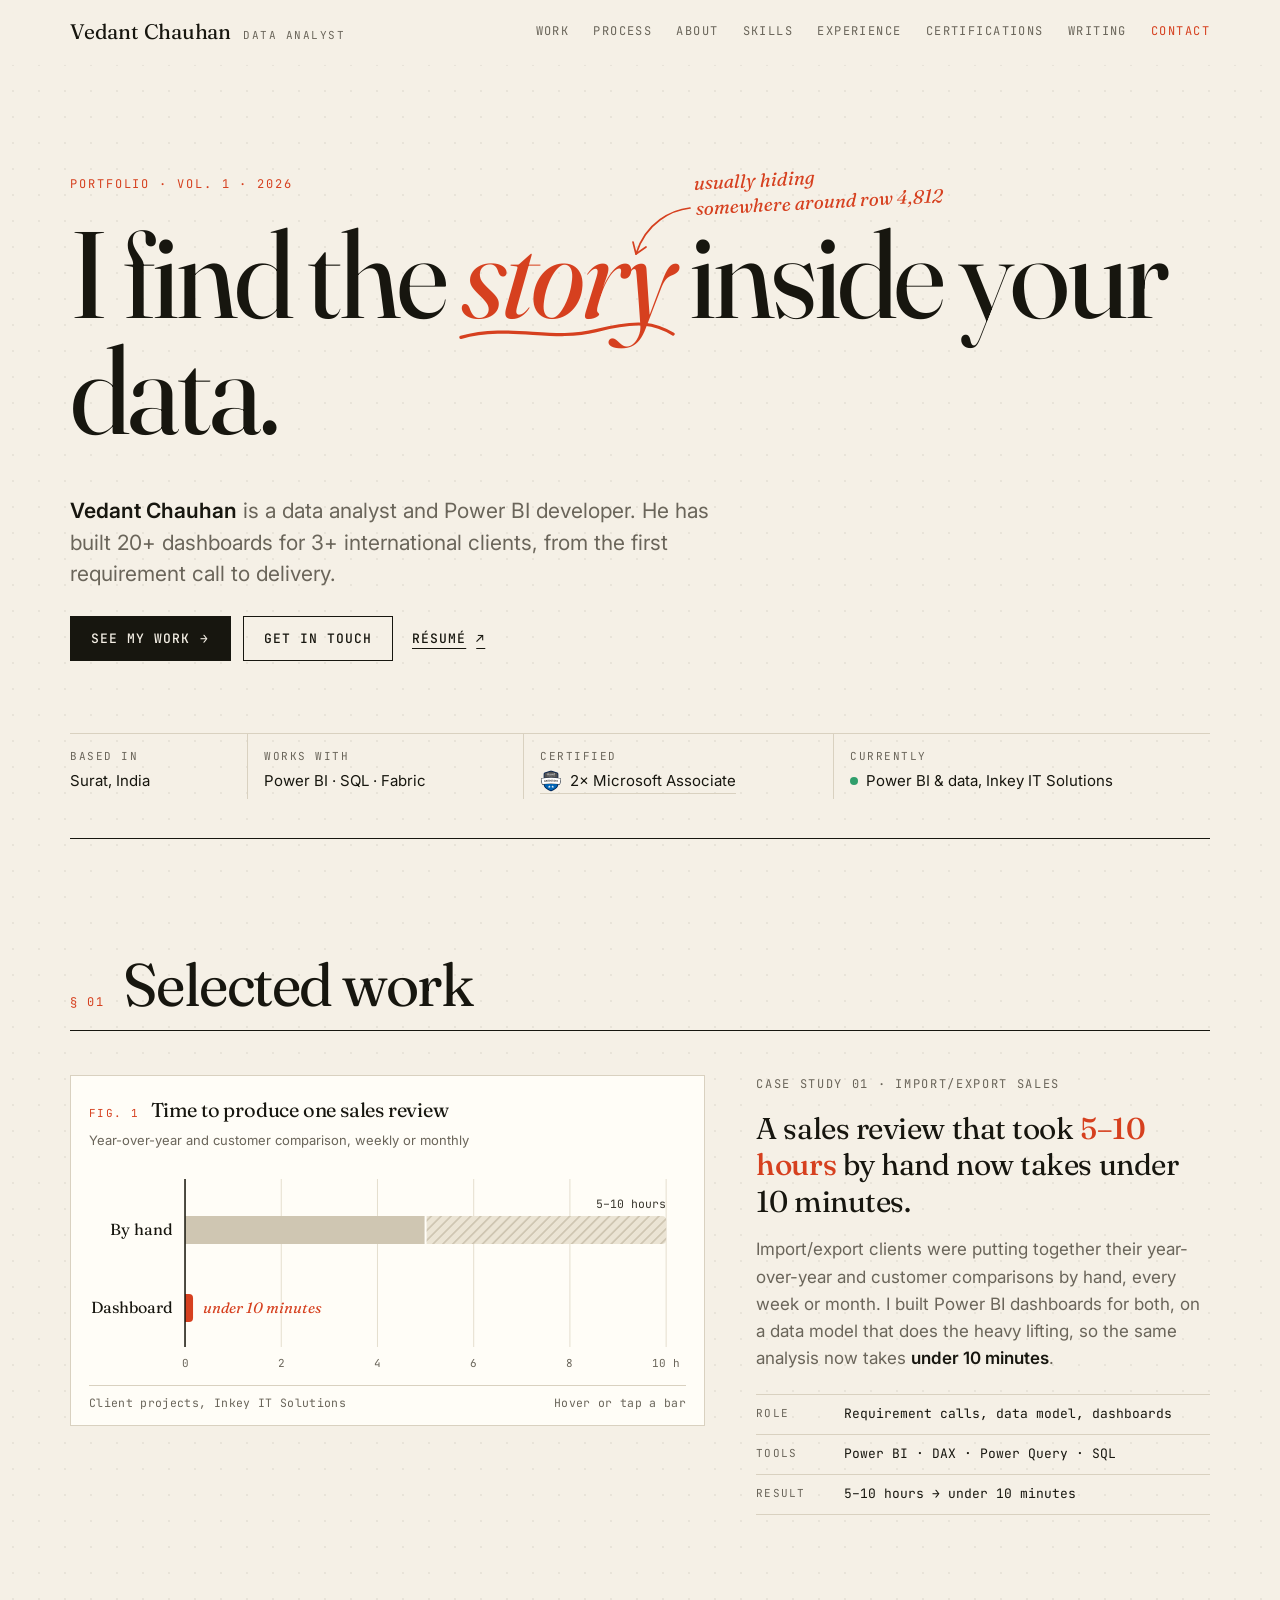
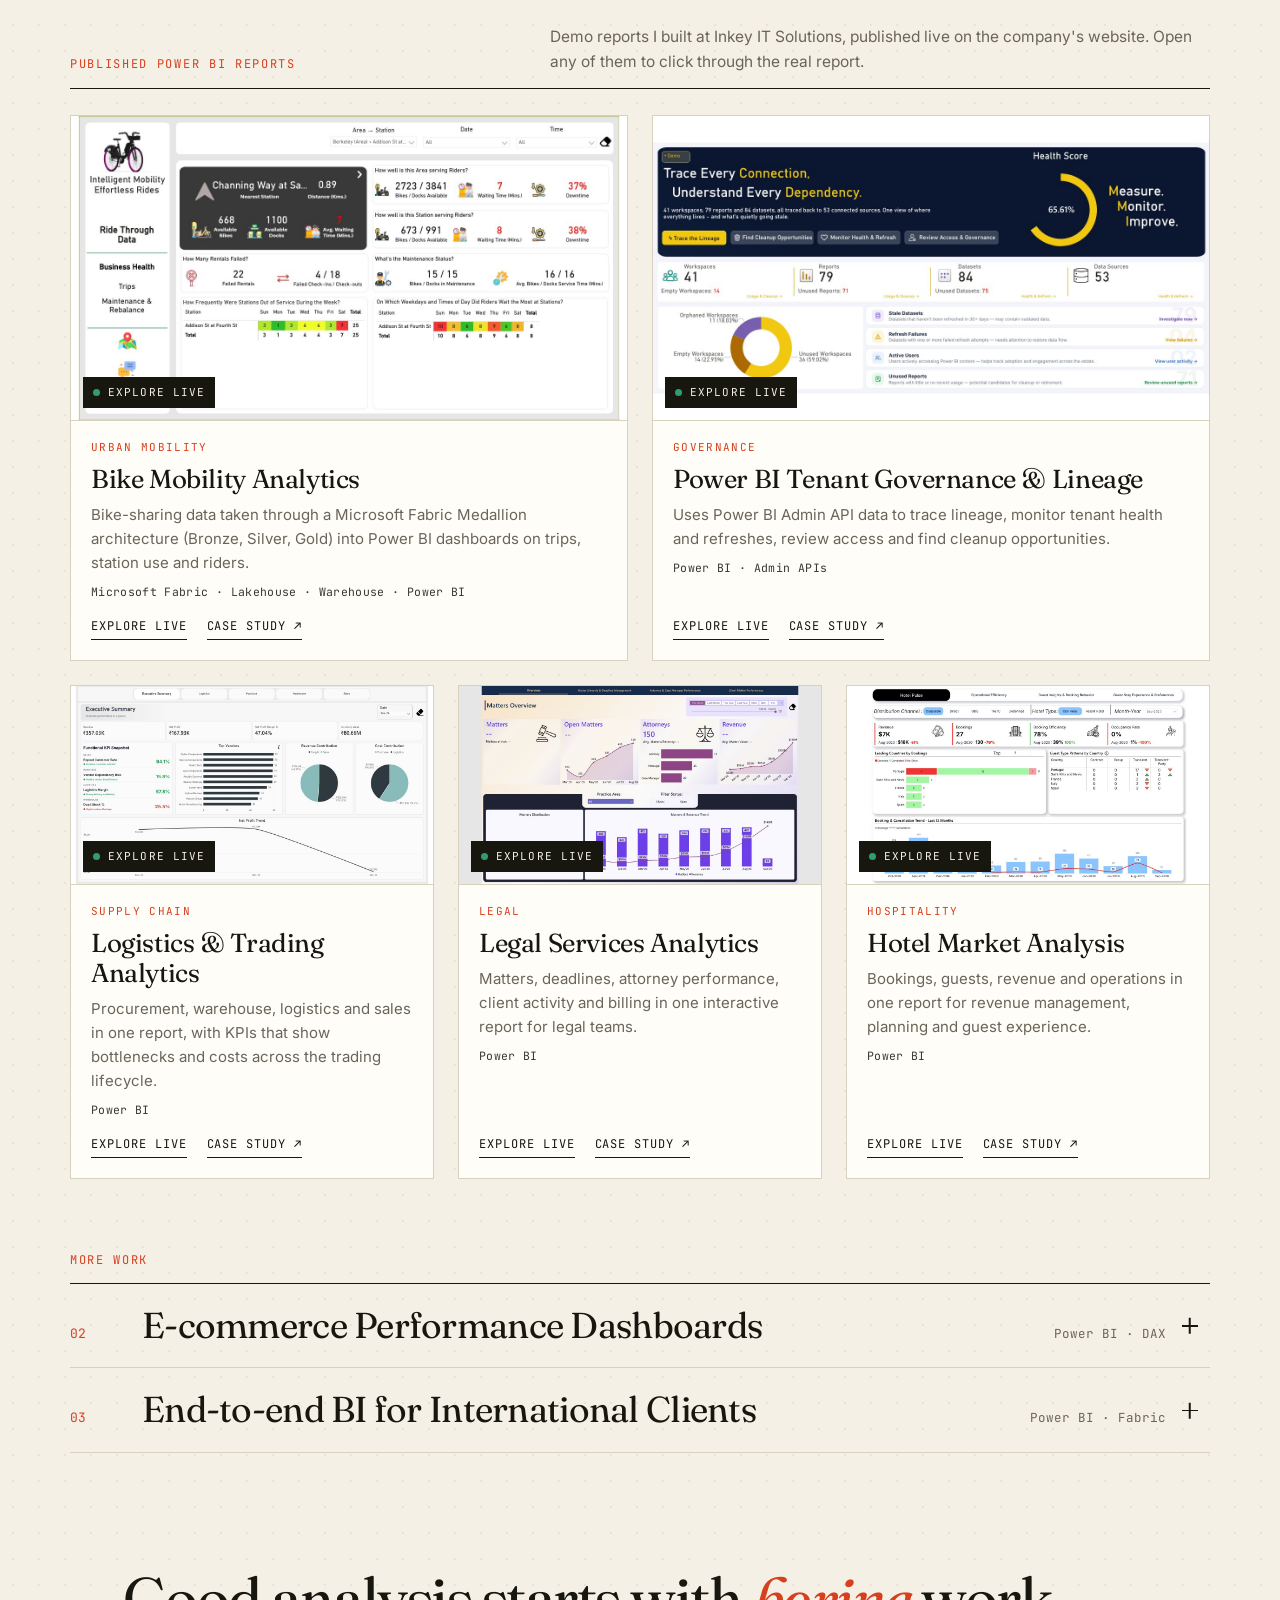
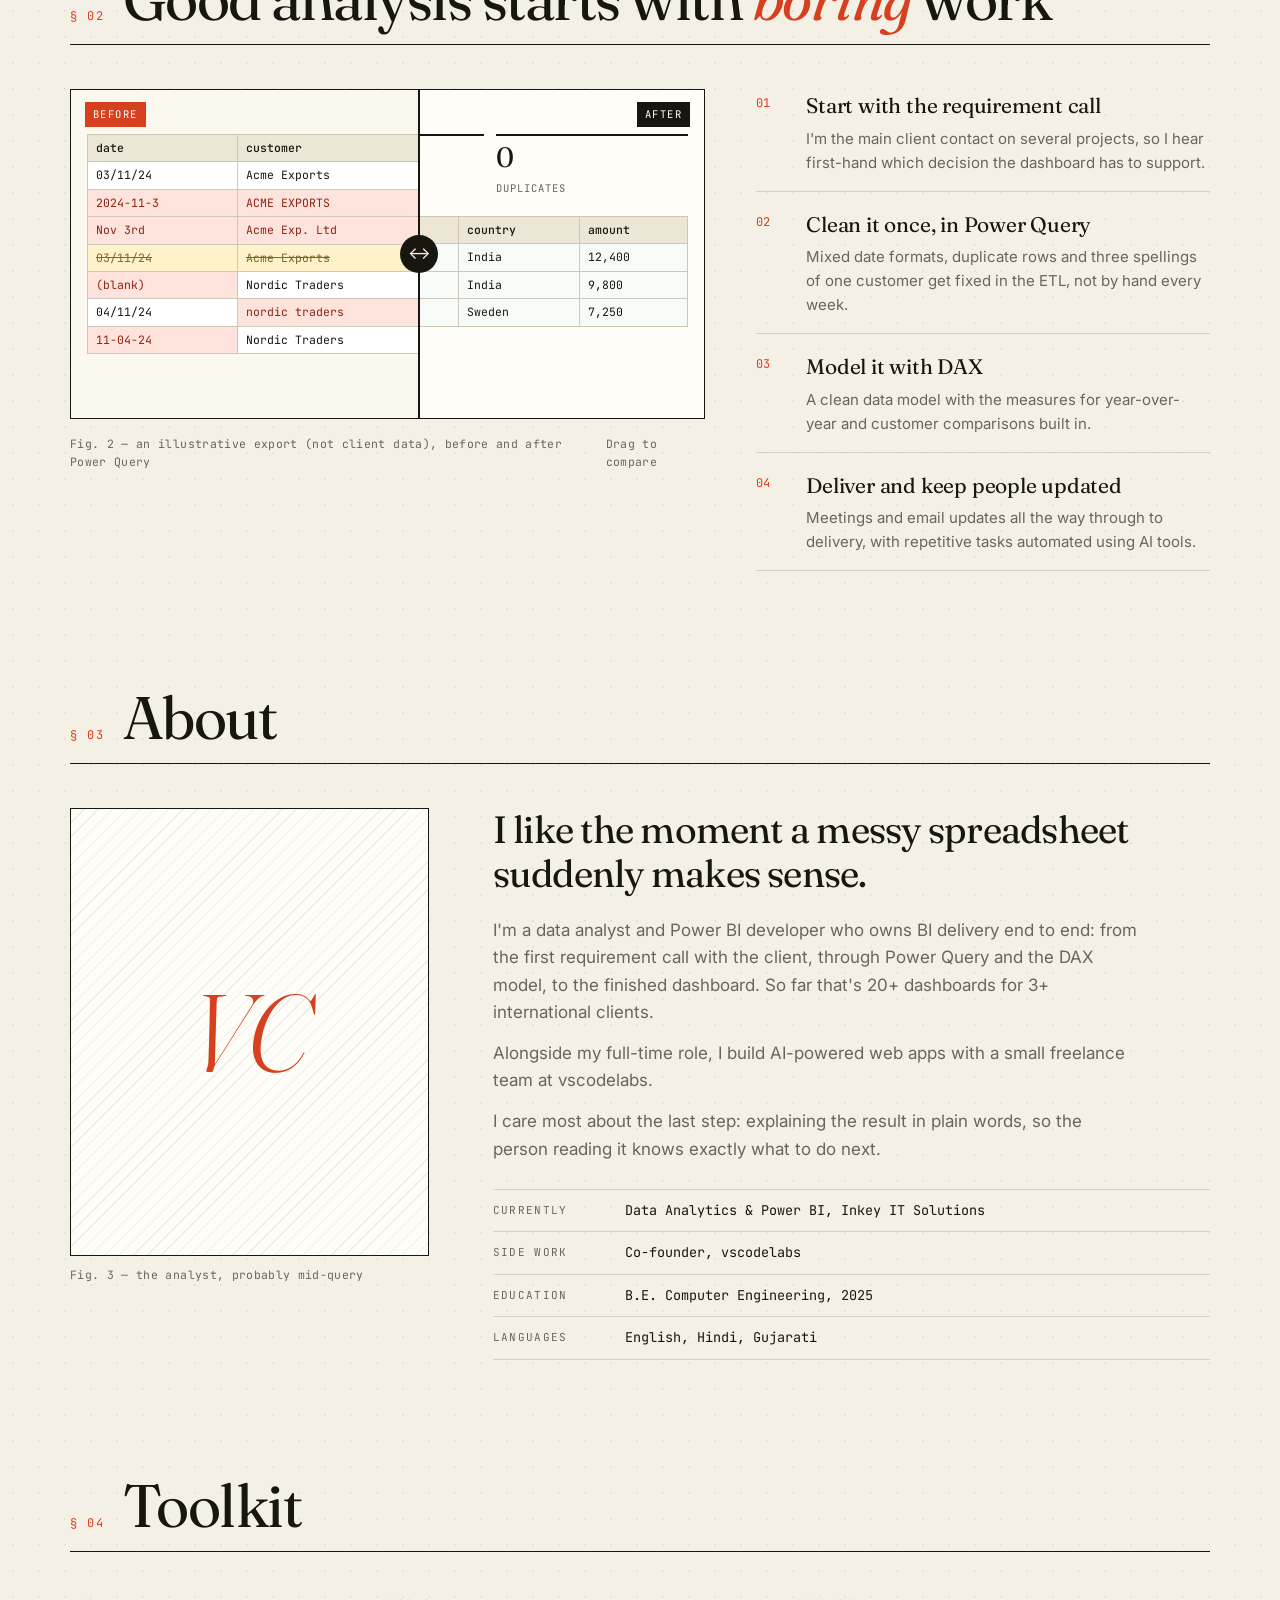
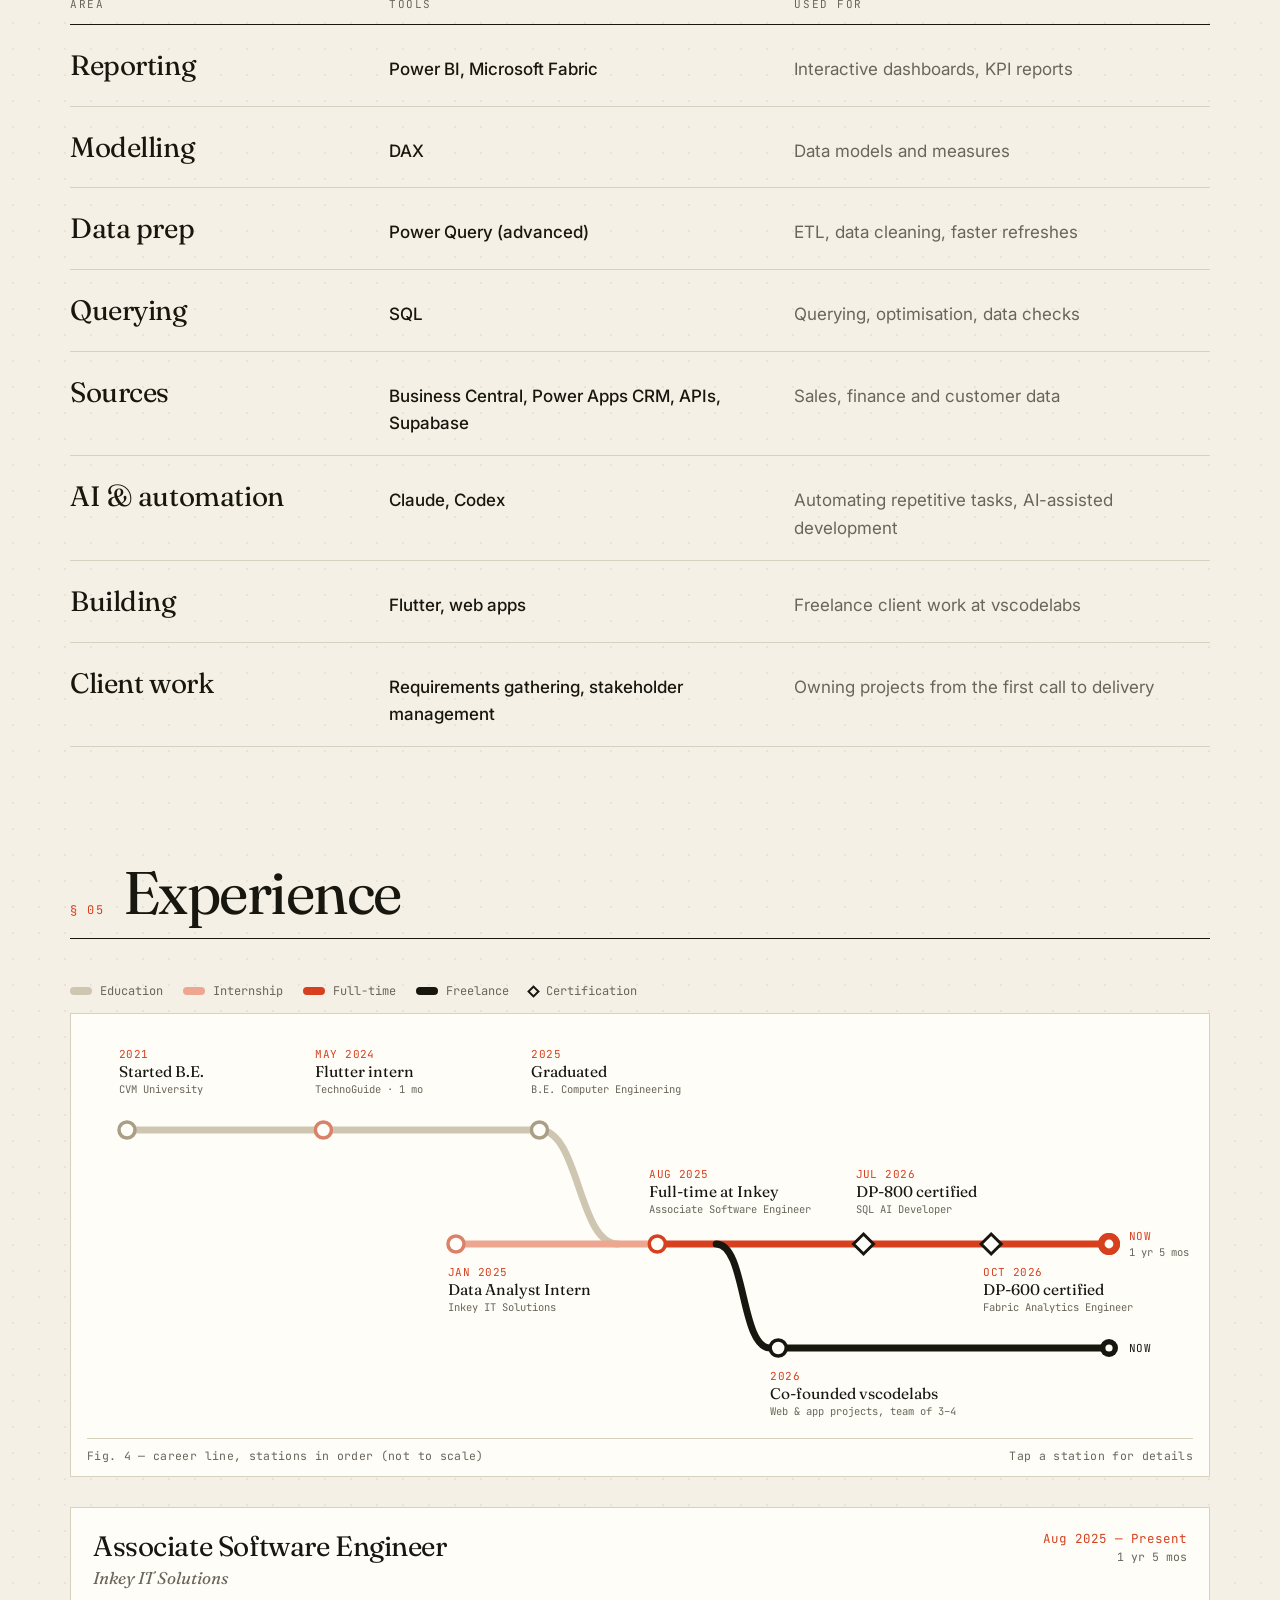
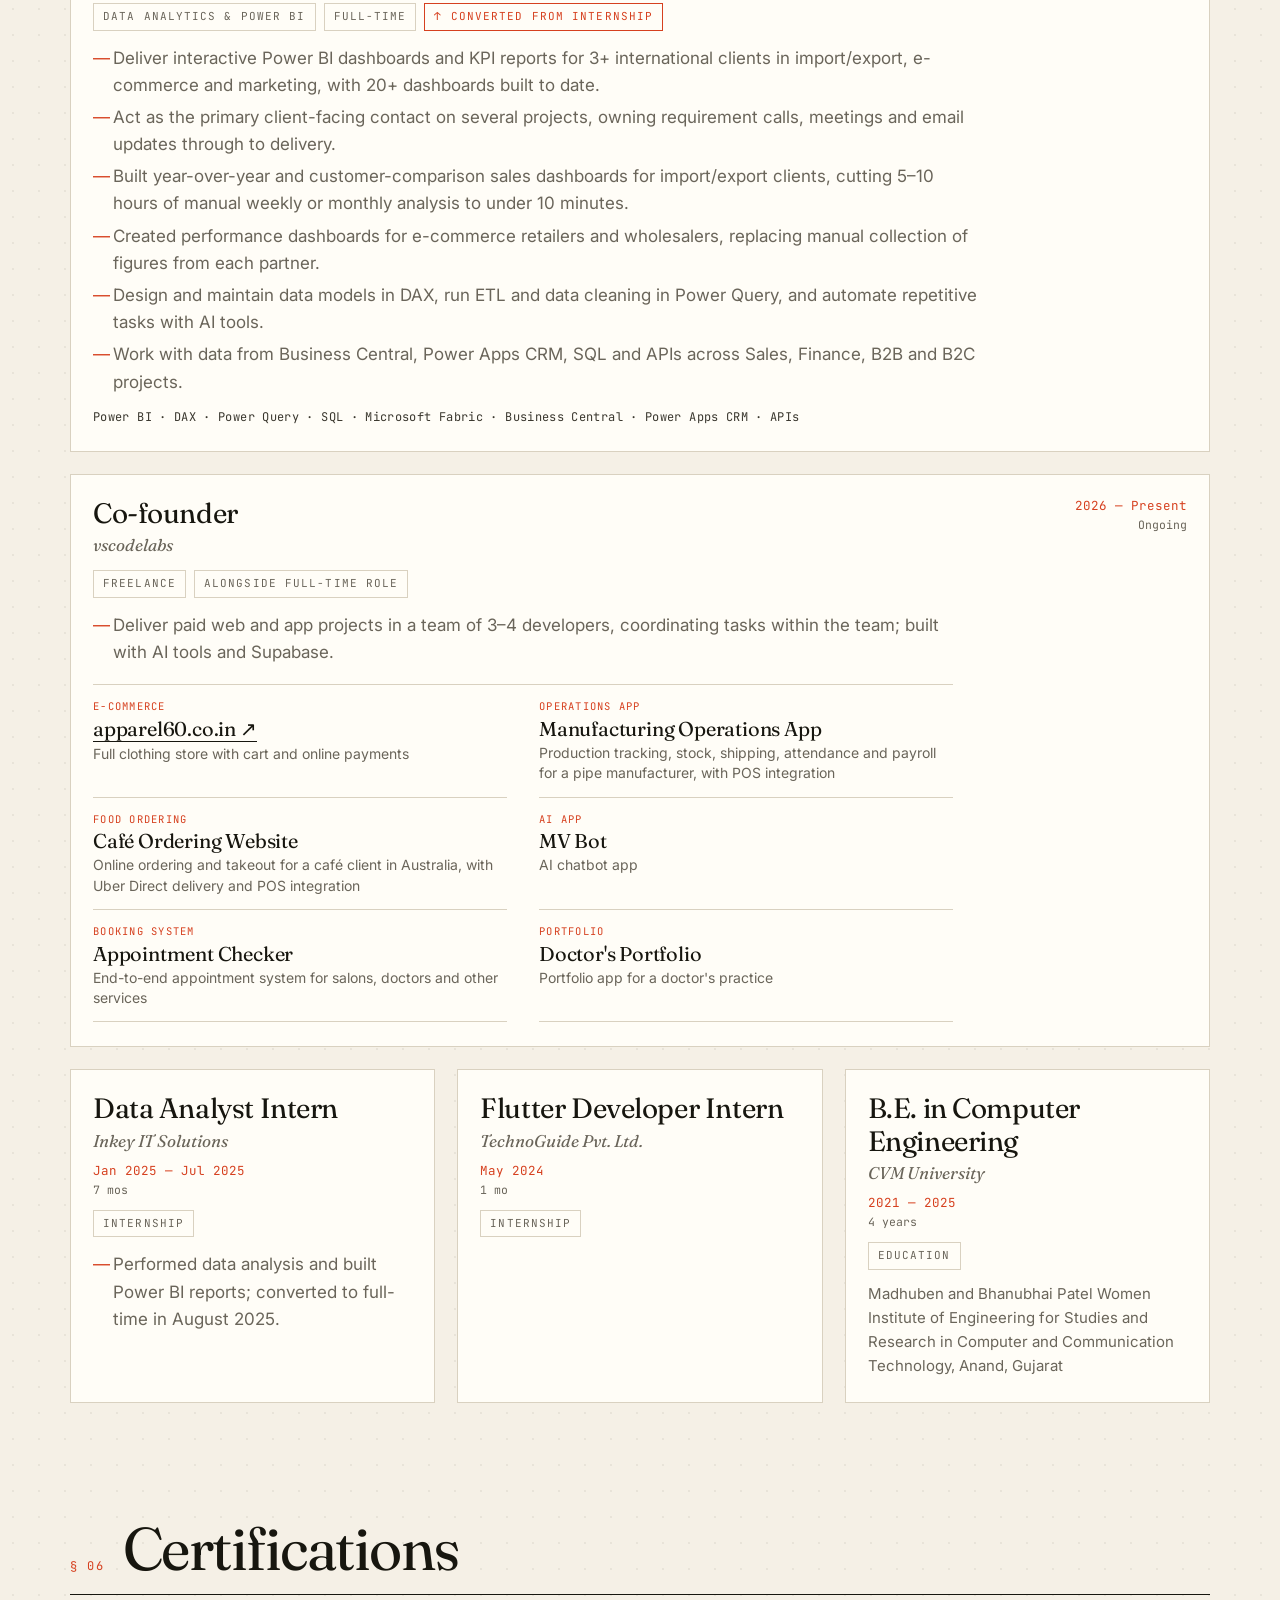
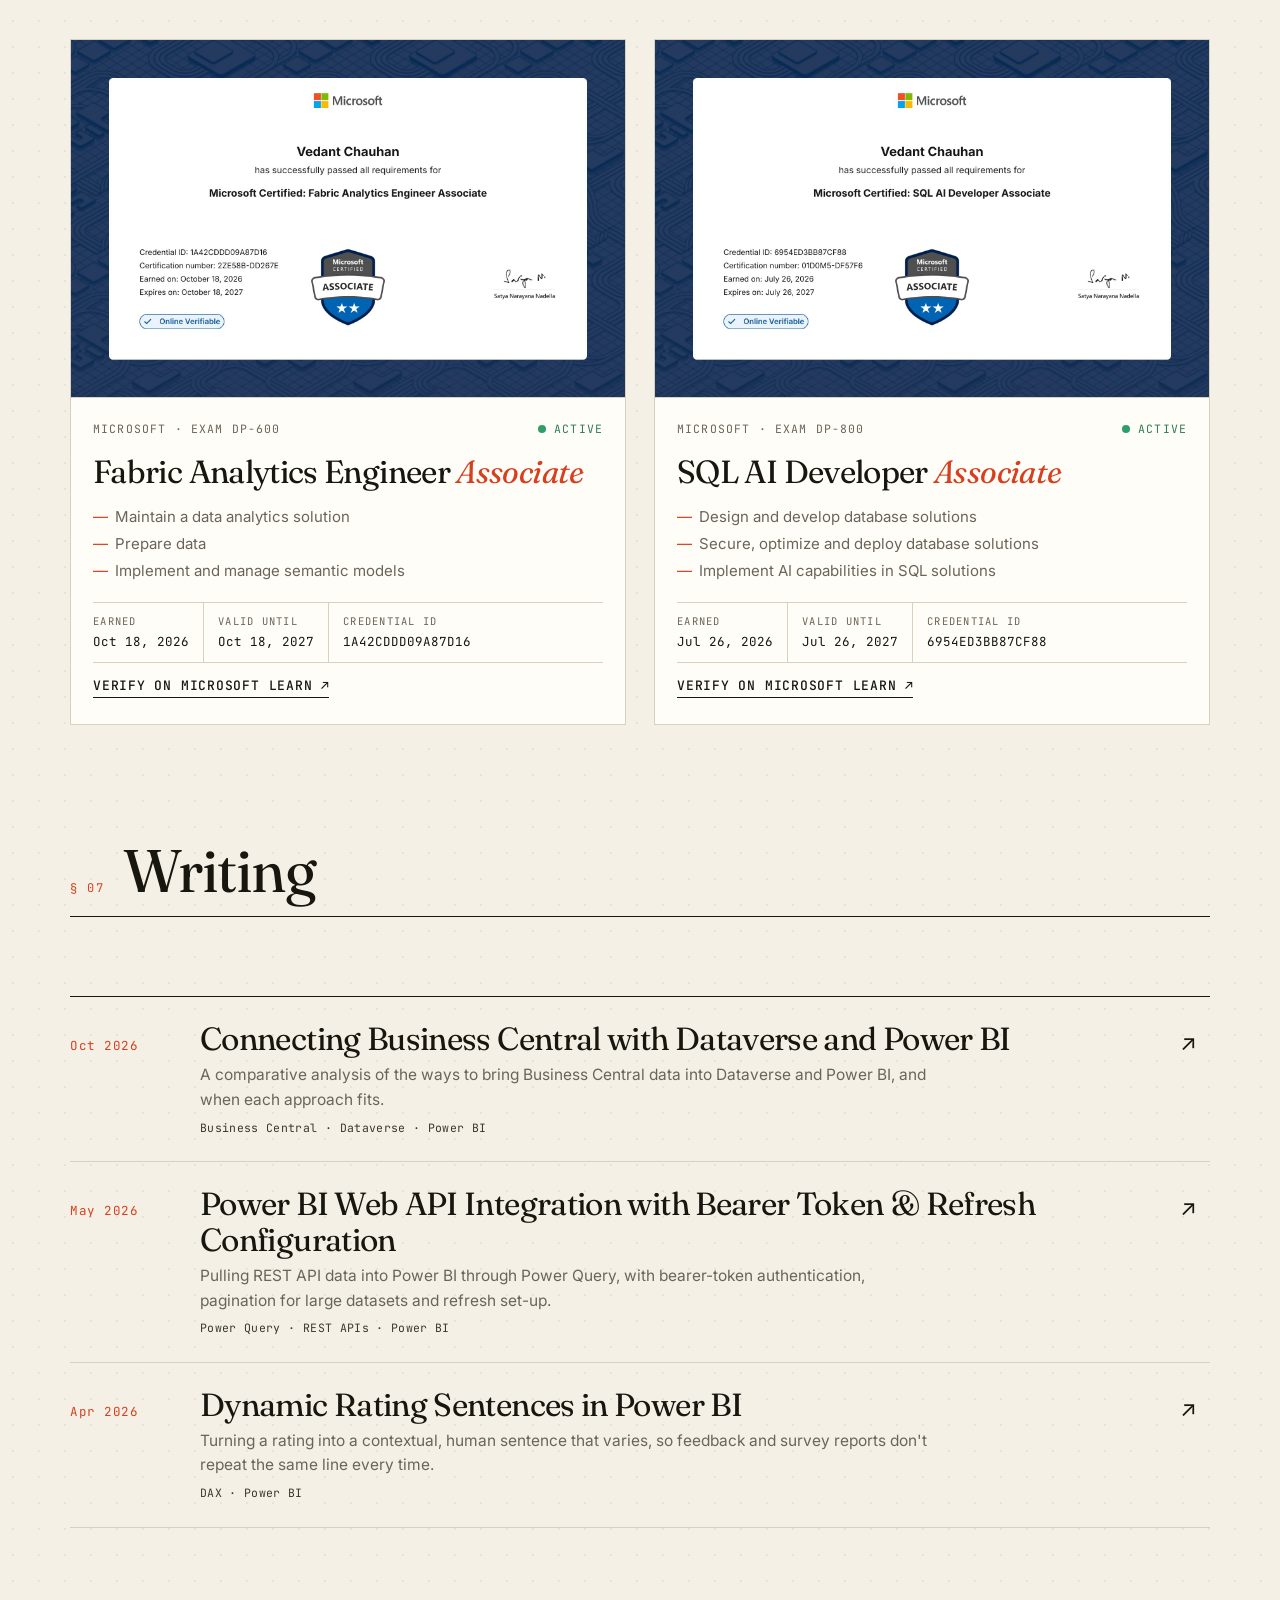
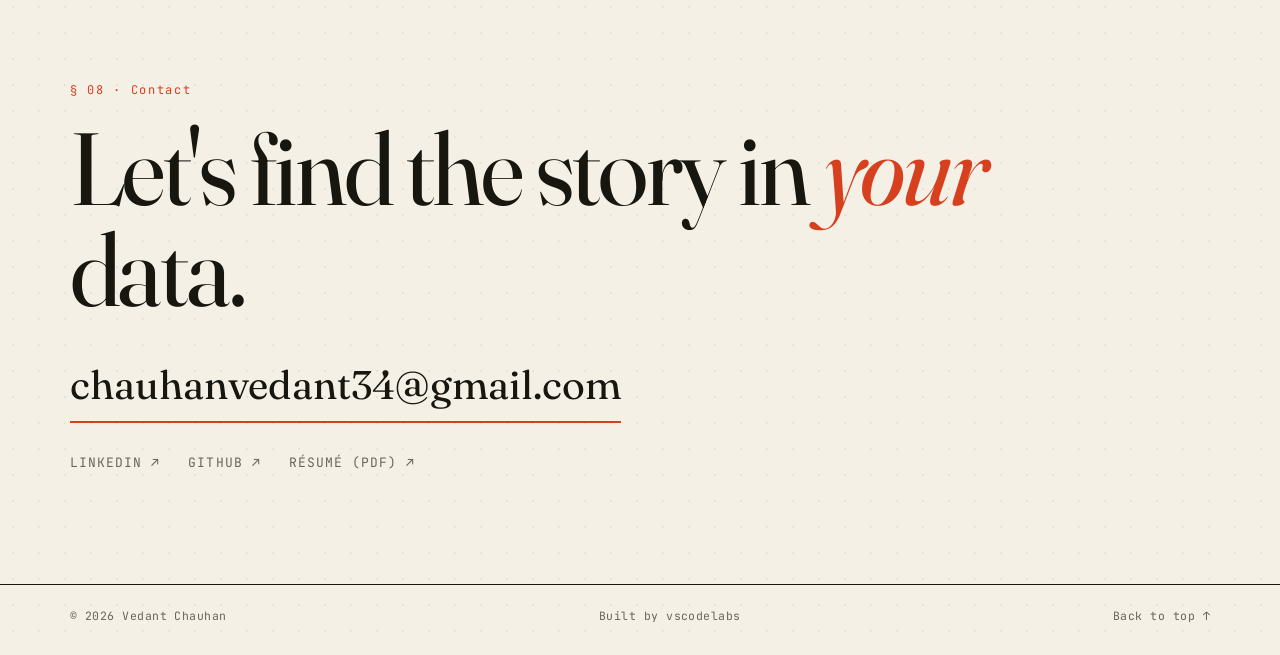
==== commit 76dda157: "Add live Power BI report gallery and Writing section - Work: 'Published Power BI reports' gallery wi" ====
--- a/index.html
+++ b/index.html
@@ -27,6 +27,7 @@
       <a href="#skills">Skills</a>
       <a href="#experience">Experience</a>
       <a href="#certificates">Certifications</a>
+      <a href="#writing">Writing</a>
       <a href="#contact" class="nav-cta">Contact</a>
     </nav>
   </div>
@@ -85,6 +86,87 @@
         </ul>
       </div>
     </article>
+
+    <!-- Published Power BI reports (thumbnails in assets/img/reports/, live links are public "publish to web" embeds) -->
+    <div class="reports">
+      <div class="reports-head rv">
+        <p class="mono label">Published Power BI reports</p>
+        <p class="reports-intro">Demo reports I built at Inkey IT Solutions, published live on the company's website. Open any of them to click through the real report.</p>
+      </div>
+      <div class="report-grid">
+
+        <article class="report r-lg rv">
+          <button class="report-shot" type="button" data-embed="https://app.powerbi.com/view?r=eyJrIjoiODExM2ZhYmItZWRmYi00NTRmLTk5ODEtNzlmNzMwNDY0NTc4IiwidCI6IjQyZjNhY2UwLTdhNmQtNDQ2YS1hNDI4LTA2MTk4NWM5ZTFhYiIsImMiOjEwfQ%3D%3D" data-title="Bike Mobility Analytics">
+            <img src="assets/img/reports/bike-mobility.jpg" alt="Bike Mobility Analytics report showing station availability, waiting times, failed rentals and maintenance status" width="1280" height="700" loading="lazy" decoding="async">
+            <span class="report-play mono">Explore live</span>
+          </button>
+          <div class="report-body">
+            <p class="report-domain mono">Urban mobility</p>
+            <h3 class="serif">Bike Mobility Analytics</h3>
+            <p>Bike-sharing data taken through a Microsoft Fabric Medallion architecture (Bronze, Silver, Gold) into Power BI dashboards on trips, station use and riders.</p>
+            <p class="report-tools mono">Microsoft Fabric · Lakehouse · Warehouse · Power BI</p>
+            <p class="report-links mono"><button type="button" data-embed="https://app.powerbi.com/view?r=eyJrIjoiODExM2ZhYmItZWRmYi00NTRmLTk5ODEtNzlmNzMwNDY0NTc4IiwidCI6IjQyZjNhY2UwLTdhNmQtNDQ2YS1hNDI4LTA2MTk4NWM5ZTFhYiIsImMiOjEwfQ%3D%3D" data-title="Bike Mobility Analytics">Explore live</button><a href="https://www.inkeysolutions.com/case-studies/bike-mobility-analytics-report/" target="_blank" rel="noopener">Case study ↗</a></p>
+          </div>
+        </article>
+
+        <article class="report r-lg rv d1">
+          <button class="report-shot" type="button" data-embed="https://app.powerbi.com/view?r=eyJrIjoiNTIwZDRkOTEtYWNlYi00MmFjLWJhN2MtZjllODE5ZDdiNjQ1IiwidCI6IjQyZjNhY2UwLTdhNmQtNDQ2YS1hNDI4LTA2MTk4NWM5ZTFhYiIsImMiOjEwfQ%3D%3D" data-title="Power BI Tenant Governance &amp; Lineage">
+            <img src="assets/img/reports/tenant-governance.jpg" alt="Power BI Tenant Governance report showing a health score, workspaces, reports, datasets and data sources" width="1280" height="700" loading="lazy" decoding="async">
+            <span class="report-play mono">Explore live</span>
+          </button>
+          <div class="report-body">
+            <p class="report-domain mono">Governance</p>
+            <h3 class="serif">Power BI Tenant Governance &amp; Lineage</h3>
+            <p>Uses Power BI Admin API data to trace lineage, monitor tenant health and refreshes, review access and find cleanup opportunities.</p>
+            <p class="report-tools mono">Power BI · Admin APIs</p>
+            <p class="report-links mono"><button type="button" data-embed="https://app.powerbi.com/view?r=eyJrIjoiNTIwZDRkOTEtYWNlYi00MmFjLWJhN2MtZjllODE5ZDdiNjQ1IiwidCI6IjQyZjNhY2UwLTdhNmQtNDQ2YS1hNDI4LTA2MTk4NWM5ZTFhYiIsImMiOjEwfQ%3D%3D" data-title="Power BI Tenant Governance &amp; Lineage">Explore live</button><a href="https://www.inkeysolutions.com/case-studies/power-bi-tenant-governance-and-lineage-analytics/" target="_blank" rel="noopener">Case study ↗</a></p>
+          </div>
+        </article>
+
+        <article class="report rv">
+          <button class="report-shot" type="button" data-embed="https://app.powerbi.com/view?r=eyJrIjoiOGM3ZWYxYWItODIyNi00MmJhLTg1OWQtY2I1NTI5ODNlOTI1IiwidCI6IjQyZjNhY2UwLTdhNmQtNDQ2YS1hNDI4LTA2MTk4NWM5ZTFhYiIsImMiOjEwfQ%3D%3D" data-title="Logistics &amp; Trading Analytics">
+            <img src="assets/img/reports/logistics-trading.jpg" alt="Logistics and Trading Analytics executive summary with revenue, net profit, top vendors and cost contribution" width="1280" height="700" loading="lazy" decoding="async">
+            <span class="report-play mono">Explore live</span>
+          </button>
+          <div class="report-body">
+            <p class="report-domain mono">Supply chain</p>
+            <h3 class="serif">Logistics &amp; Trading Analytics</h3>
+            <p>Procurement, warehouse, logistics and sales in one report, with KPIs that show bottlenecks and costs across the trading lifecycle.</p>
+            <p class="report-tools mono">Power BI</p>
+            <p class="report-links mono"><button type="button" data-embed="https://app.powerbi.com/view?r=eyJrIjoiOGM3ZWYxYWItODIyNi00MmJhLTg1OWQtY2I1NTI5ODNlOTI1IiwidCI6IjQyZjNhY2UwLTdhNmQtNDQ2YS1hNDI4LTA2MTk4NWM5ZTFhYiIsImMiOjEwfQ%3D%3D" data-title="Logistics &amp; Trading Analytics">Explore live</button><a href="https://www.inkeysolutions.com/case-studies/logistics-trading-analytics/" target="_blank" rel="noopener">Case study ↗</a></p>
+          </div>
+        </article>
+
+        <article class="report rv d1">
+          <button class="report-shot" type="button" data-embed="https://app.powerbi.com/view?r=eyJrIjoiYzhjOTY0YzctZGQ3Ny00NTNkLTgwNzMtNzM0M2E2ZDZjMzgzIiwidCI6IjQyZjNhY2UwLTdhNmQtNDQ2YS1hNDI4LTA2MTk4NWM5ZTFhYiIsImMiOjEwfQ%3D%3D" data-title="Legal Services Analytics">
+            <img src="assets/img/reports/legal-services.jpg" alt="Legal Services Analytics overview with matters, attorneys, revenue and the matters and revenue trend" width="1280" height="700" loading="lazy" decoding="async">
+            <span class="report-play mono">Explore live</span>
+          </button>
+          <div class="report-body">
+            <p class="report-domain mono">Legal</p>
+            <h3 class="serif">Legal Services Analytics</h3>
+            <p>Matters, deadlines, attorney performance, client activity and billing in one interactive report for legal teams.</p>
+            <p class="report-tools mono">Power BI</p>
+            <p class="report-links mono"><button type="button" data-embed="https://app.powerbi.com/view?r=eyJrIjoiYzhjOTY0YzctZGQ3Ny00NTNkLTgwNzMtNzM0M2E2ZDZjMzgzIiwidCI6IjQyZjNhY2UwLTdhNmQtNDQ2YS1hNDI4LTA2MTk4NWM5ZTFhYiIsImMiOjEwfQ%3D%3D" data-title="Legal Services Analytics">Explore live</button><a href="https://www.inkeysolutions.com/case-studies/legal-services-analytics/" target="_blank" rel="noopener">Case study ↗</a></p>
+          </div>
+        </article>
+
+        <article class="report rv d2">
+          <button class="report-shot" type="button" data-embed="https://app.powerbi.com/view?r=eyJrIjoiMDdhMzVmYTktZDJkYi00NTc3LThhMGUtMzIzMzY2ZGI2MDk3IiwidCI6IjQyZjNhY2UwLTdhNmQtNDQ2YS1hNDI4LTA2MTk4NWM5ZTFhYiIsImMiOjEwfQ%3D%3D" data-title="Hotel Market Analysis">
+            <img src="assets/img/reports/hotel-market.jpg" alt="Hotel Market Analysis 'Hotel Pulse' page with revenue, bookings, occupancy and the booking and cancellation trend" width="1280" height="700" loading="lazy" decoding="async">
+            <span class="report-play mono">Explore live</span>
+          </button>
+          <div class="report-body">
+            <p class="report-domain mono">Hospitality</p>
+            <h3 class="serif">Hotel Market Analysis</h3>
+            <p>Bookings, guests, revenue and operations in one report for revenue management, planning and guest experience.</p>
+            <p class="report-tools mono">Power BI</p>
+            <p class="report-links mono"><button type="button" data-embed="https://app.powerbi.com/view?r=eyJrIjoiMDdhMzVmYTktZDJkYi00NTc3LThhMGUtMzIzMzY2ZGI2MDk3IiwidCI6IjQyZjNhY2UwLTdhNmQtNDQ2YS1hNDI4LTA2MTk4NWM5ZTFhYiIsImMiOjEwfQ%3D%3D" data-title="Hotel Market Analysis">Explore live</button><a href="https://www.inkeysolutions.com/case-studies/hotel-market-analysis/" target="_blank" rel="noopener">Case study ↗</a></p>
+          </div>
+        </article>
+
+      </div>
+    </div>
 
     <!-- More work: click a row to expand -->
     <div class="index">
@@ -366,9 +448,46 @@
     <p class="lb-cap mono"></p>
   </dialog>
 
-  <!-- ============ 07 CONTACT ============ -->
+  <!-- live Power BI report viewer -->
+  <dialog class="viewer" id="report-viewer" aria-label="Power BI report">
+    <div class="viewer-bar">
+      <p class="viewer-title serif"></p>
+      <a class="viewer-ext mono" href="#" target="_blank" rel="noopener">Open in new tab ↗</a>
+      <form method="dialog"><button class="viewer-close mono" type="submit">Close ✕</button></form>
+    </div>
+    <div class="viewer-frame"><iframe title="Power BI report" allowfullscreen></iframe></div>
+  </dialog>
+
+  <!-- ============ 07 WRITING ============ -->
+  <section id="writing" class="sec wrap">
+    <header class="sec-head rv">
+      <span class="mono sec-no">§ 07</span>
+      <h2 class="display">Writing</h2>
+    </header>
+    <p class="writing-intro rv">Technical articles I wrote for the Inkey IT Solutions blog.</p>
+    <!-- EDIT: one <li> per article, newest first -->
+    <ol class="posts">
+      <li class="rv"><a class="post" href="https://www.inkeysolutions.com/connecting-business-central-with-dataverse-and-power-bi-a-comparative-analysis-of-integration-approaches/" target="_blank" rel="noopener">
+        <span class="post-date mono">Oct 2026</span>
+        <span class="post-main"><span class="post-title serif">Connecting Business Central with Dataverse and Power BI</span><span class="post-sub">A comparative analysis of the ways to bring Business Central data into Dataverse and Power BI, and when each approach fits.</span><span class="post-tags mono">Business Central · Dataverse · Power BI</span></span>
+        <span class="post-arrow" aria-hidden="true">↗</span>
+      </a></li>
+      <li class="rv"><a class="post" href="https://www.inkeysolutions.com/power-bi-web-api-integration-with-bearer-token-refresh-configuration/" target="_blank" rel="noopener">
+        <span class="post-date mono">May 2026</span>
+        <span class="post-main"><span class="post-title serif">Power BI Web API Integration with Bearer Token &amp; Refresh Configuration</span><span class="post-sub">Pulling REST API data into Power BI through Power Query, with bearer-token authentication, pagination for large datasets and refresh set-up.</span><span class="post-tags mono">Power Query · REST APIs · Power BI</span></span>
+        <span class="post-arrow" aria-hidden="true">↗</span>
+      </a></li>
+      <li class="rv"><a class="post" href="https://www.inkeysolutions.com/dynamic-rating-sentences-in-power-bi/" target="_blank" rel="noopener">
+        <span class="post-date mono">Apr 2026</span>
+        <span class="post-main"><span class="post-title serif">Dynamic Rating Sentences in Power BI</span><span class="post-sub">Turning a rating into a contextual, human sentence that varies, so feedback and survey reports don't repeat the same line every time.</span><span class="post-tags mono">DAX · Power BI</span></span>
+        <span class="post-arrow" aria-hidden="true">↗</span>
+      </a></li>
+    </ol>
+  </section>
+
+  <!-- ============ 08 CONTACT ============ -->
   <section id="contact" class="contact wrap">
-    <p class="mono sec-no rv">§ 07 · Contact</p>
+    <p class="mono sec-no rv">§ 08 · Contact</p>
     <h2 class="display contact-title rv d1">Let's find the story in <em>your</em> data.</h2>
     <!-- EDIT: your public email and links -->
     <a class="email serif rv d2" href="mailto:chauhanvedant34@gmail.com">chauhanvedant34@gmail.com</a>
--- a/assets/css/style.css
+++ b/assets/css/style.css
@@ -62,7 +62,7 @@
 .nav a:hover,.nav a.active{color:var(--ink);border-bottom-color:var(--ink)}
 .nav .nav-cta{color:var(--acc)}
 .menu-btn{display:none;font-size:12px;letter-spacing:.12em;text-transform:uppercase;border:1px solid var(--ink);padding:7px 12px}
-@media (max-width:900px){
+@media (max-width:1100px){
   .menu-btn{display:block}
   .nav{position:absolute;top:var(--head-h);left:0;right:0;flex-direction:column;gap:0;background:var(--paper);border-bottom:1px solid var(--ink);padding:6px var(--gutter) 14px;display:none}
   .nav.open{display:flex}
@@ -403,3 +403,59 @@
 @keyframes xp-flash{0%,55%{border-color:var(--acc);box-shadow:6px 6px 0 var(--acc);transform:translate(-2px,-2px)}}
 @media (max-width:900px){.xp-cards{grid-template-columns:1fr}}
 @media (max-width:560px){.xp-top{flex-direction:column}.xp-when{text-align:left}.xp-card{padding:18px 16px 20px}.metro-fig{padding:12px 8px 8px}}
+
+/* ---------- published Power BI reports ---------- */
+.reports{margin-top:clamp(56px,7vw,88px)}
+.reports-head{display:grid;grid-template-columns:1fr 1.5fr;gap:10px 40px;align-items:end;padding-bottom:14px;margin-bottom:26px;border-bottom:1px solid var(--ink)}
+.reports-intro{color:var(--mut);font-size:15.5px;max-width:42em}
+@media (max-width:800px){.reports-head{grid-template-columns:1fr}}
+.report-grid{display:grid;grid-template-columns:repeat(6,1fr);gap:24px}
+.report{grid-column:span 2;display:flex;flex-direction:column;background:var(--card);border:1px solid var(--line);transition:border-color .25s,box-shadow .25s,transform .25s}
+.report.r-lg{grid-column:span 3}
+.report:hover{border-color:var(--ink);box-shadow:6px 6px 0 var(--ink);transform:translate(-2px,-2px)}
+@media (max-width:1000px){.report,.report.r-lg{grid-column:span 3}}
+@media (max-width:640px){.report-grid{grid-template-columns:1fr}.report,.report.r-lg{grid-column:auto}}
+.report-shot{position:relative;display:block;width:100%;padding:0;overflow:hidden;cursor:zoom-in;background:#ececec;border-bottom:1px solid var(--line)}
+.report-shot img{width:100%;height:auto;aspect-ratio:1280/700;object-fit:cover;object-position:top;transition:transform .6s cubic-bezier(.2,.7,.2,1)}
+.report-shot:hover img{transform:scale(1.04)}
+.report-play{position:absolute;left:12px;bottom:12px;display:inline-flex;align-items:center;gap:8px;background:var(--ink);color:var(--paper);font-size:11px;letter-spacing:.1em;text-transform:uppercase;padding:7px 10px}
+.report-play::before{content:"";width:7px;height:7px;border-radius:50%;background:#2f9e6b;box-shadow:0 0 0 0 rgba(47,158,107,.5);animation:pulse 2.2s infinite}
+.report-body{flex:1;display:flex;flex-direction:column;gap:8px;padding:18px 20px 20px}
+.report-domain{font-size:11px;letter-spacing:.12em;text-transform:uppercase;color:var(--acc)}
+.report h3{font-size:clamp(21px,2.2vw,26px);font-weight:400;letter-spacing:-.015em;line-height:1.15}
+.report-body>p:not([class]){color:var(--mut);font-size:15px}
+.report-tools{font-size:11.5px;letter-spacing:.03em;color:var(--ink-2)}
+.report-links{display:flex;flex-wrap:wrap;gap:10px 20px;margin-top:auto;padding-top:8px;font-size:12px;letter-spacing:.08em;text-transform:uppercase}
+.report-links button,.report-links a{font:inherit;letter-spacing:inherit;text-transform:inherit;color:var(--ink);text-decoration:none;background:none;border:0;border-bottom:1px solid var(--ink);padding:0 0 3px;cursor:pointer;transition:color .2s,border-color .2s}
+.report-links button:hover,.report-links a:hover{color:var(--acc);border-color:var(--acc)}
+
+/* live report viewer */
+.viewer{border:0;padding:0;margin:auto;width:min(1240px,94vw);max-width:none;max-height:none;overflow:hidden;background:var(--paper);box-shadow:0 30px 80px rgba(0,0,0,.45)}
+.viewer::backdrop{background:rgba(23,22,15,.84);backdrop-filter:blur(3px);-webkit-backdrop-filter:blur(3px)}
+.viewer[open]{animation:lb-in .25s ease}
+.viewer-bar{display:flex;align-items:center;gap:18px;padding:12px 16px;border-bottom:1px solid var(--ink)}
+.viewer-title{flex:1;font-size:20px;letter-spacing:-.01em;line-height:1.2}
+.viewer-ext{font-size:12px;letter-spacing:.08em;text-transform:uppercase;color:var(--ink);text-decoration:none;border-bottom:1px solid var(--ink);white-space:nowrap}
+.viewer-ext:hover{color:var(--acc);border-color:var(--acc)}
+.viewer-close{font-size:12px;letter-spacing:.1em;text-transform:uppercase;background:var(--ink);color:var(--paper);padding:8px 12px;white-space:nowrap}
+.viewer-close:hover{background:var(--acc)}
+.viewer-frame{width:100%;aspect-ratio:16/9.6;max-height:calc(100vh - 110px);background:#eaeaea}
+.viewer-frame iframe{display:block;width:100%;height:100%;border:0}
+
+/* ---------- writing ---------- */
+.writing-intro{color:var(--mut);margin:-14px 0 22px;max-width:42em}
+.posts{border-top:1px solid var(--ink)}
+.post{display:grid;grid-template-columns:110px 1fr 30px;gap:20px;align-items:baseline;padding:24px 0;border-bottom:1px solid var(--line);text-decoration:none;transition:padding .25s,background .25s}
+.post:hover{padding-left:12px;background:var(--acc-soft)}
+.post-date{font-size:12.5px;letter-spacing:.04em;color:var(--acc)}
+.post-main{display:flex;flex-direction:column;gap:6px}
+.post-title{font-size:clamp(22px,2.8vw,32px);letter-spacing:-.02em;line-height:1.12;color:var(--ink)}
+.post-sub{color:var(--mut);font-size:15.5px;max-width:48em}
+.post-tags{font-size:11.5px;letter-spacing:.03em;color:var(--ink-2)}
+.post-arrow{font-size:22px;transition:transform .25s}
+.post:hover .post-arrow{transform:translate(4px,-4px)}
+@media (max-width:640px){.post{grid-template-columns:1fr 24px;gap:6px 12px}.post-date{grid-column:1/-1}}
+
+/* grid items must never grow past their column (large images would widen the page on phones) */
+.certs>*,.report-grid>*,.xp-cards>*,.feature>*,.process>*,.about>*{min-width:0}
+.cert-img img,.report-shot img{max-width:100%}
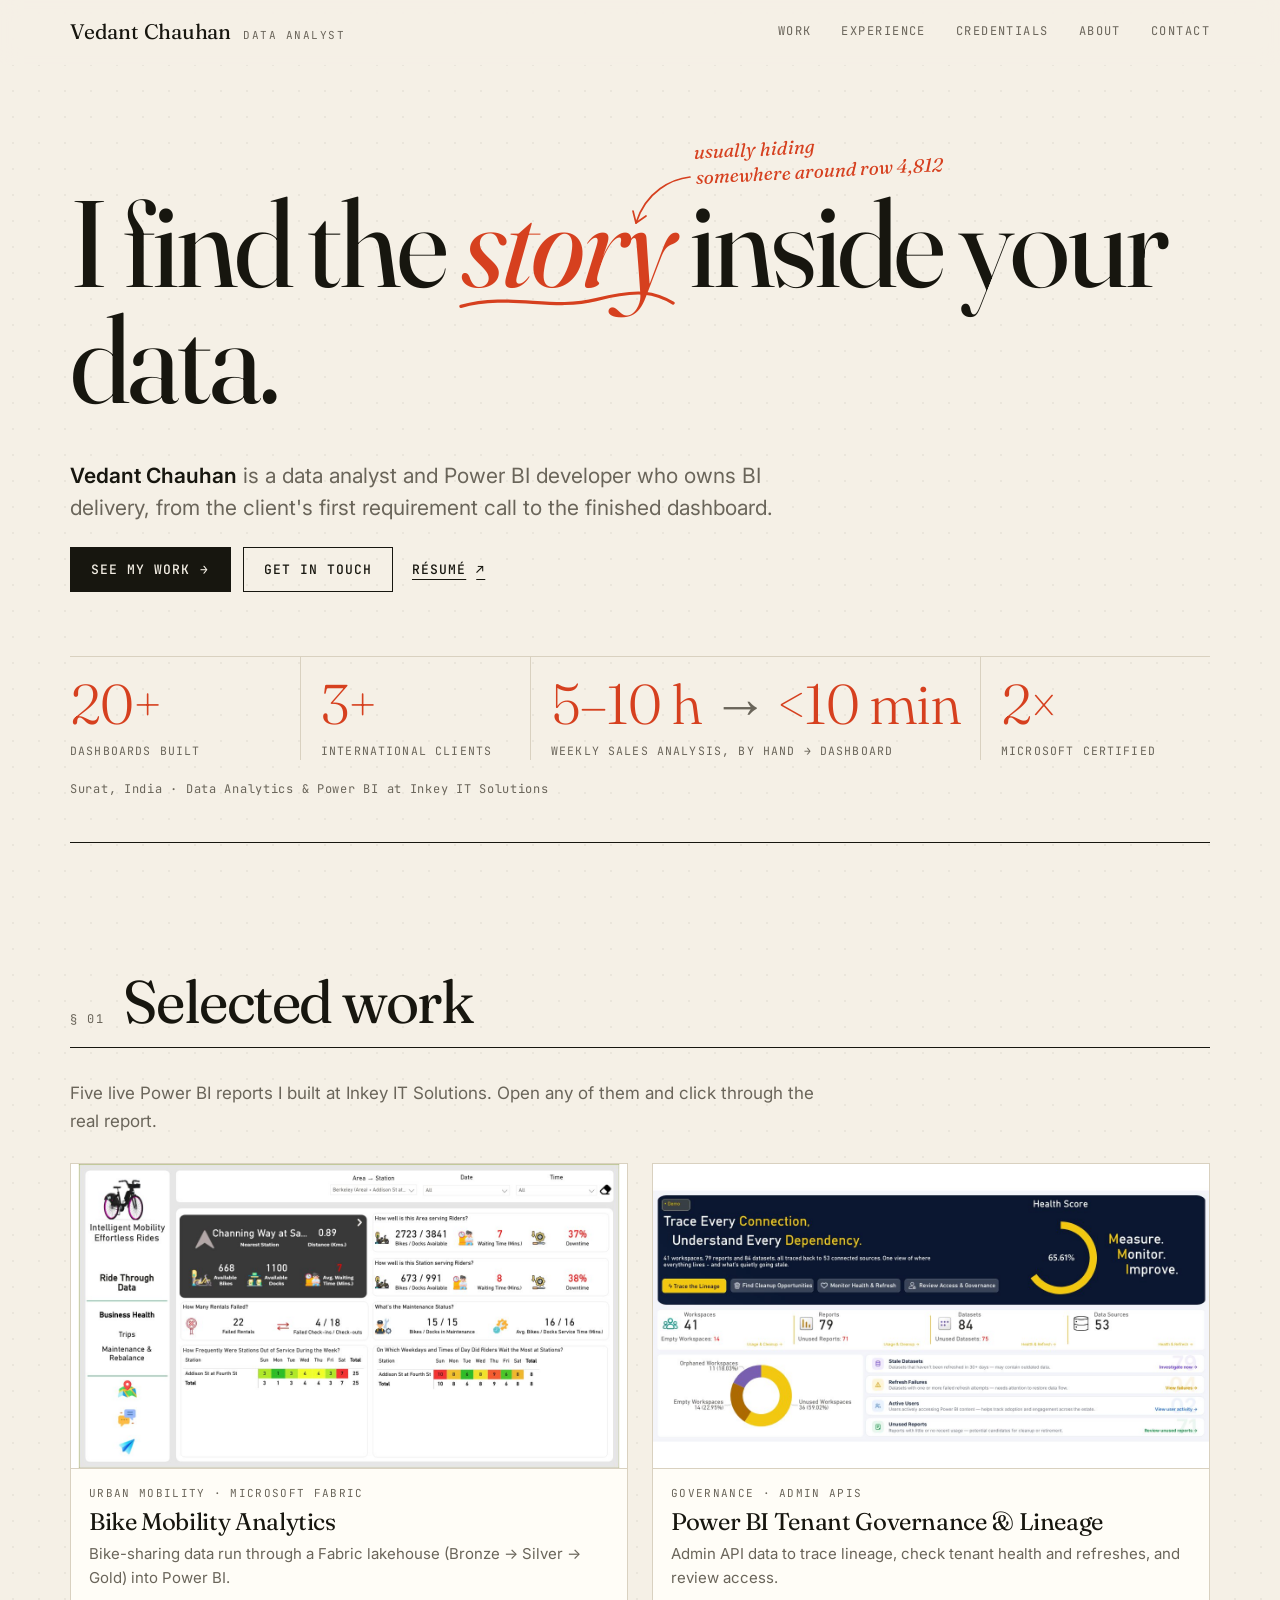
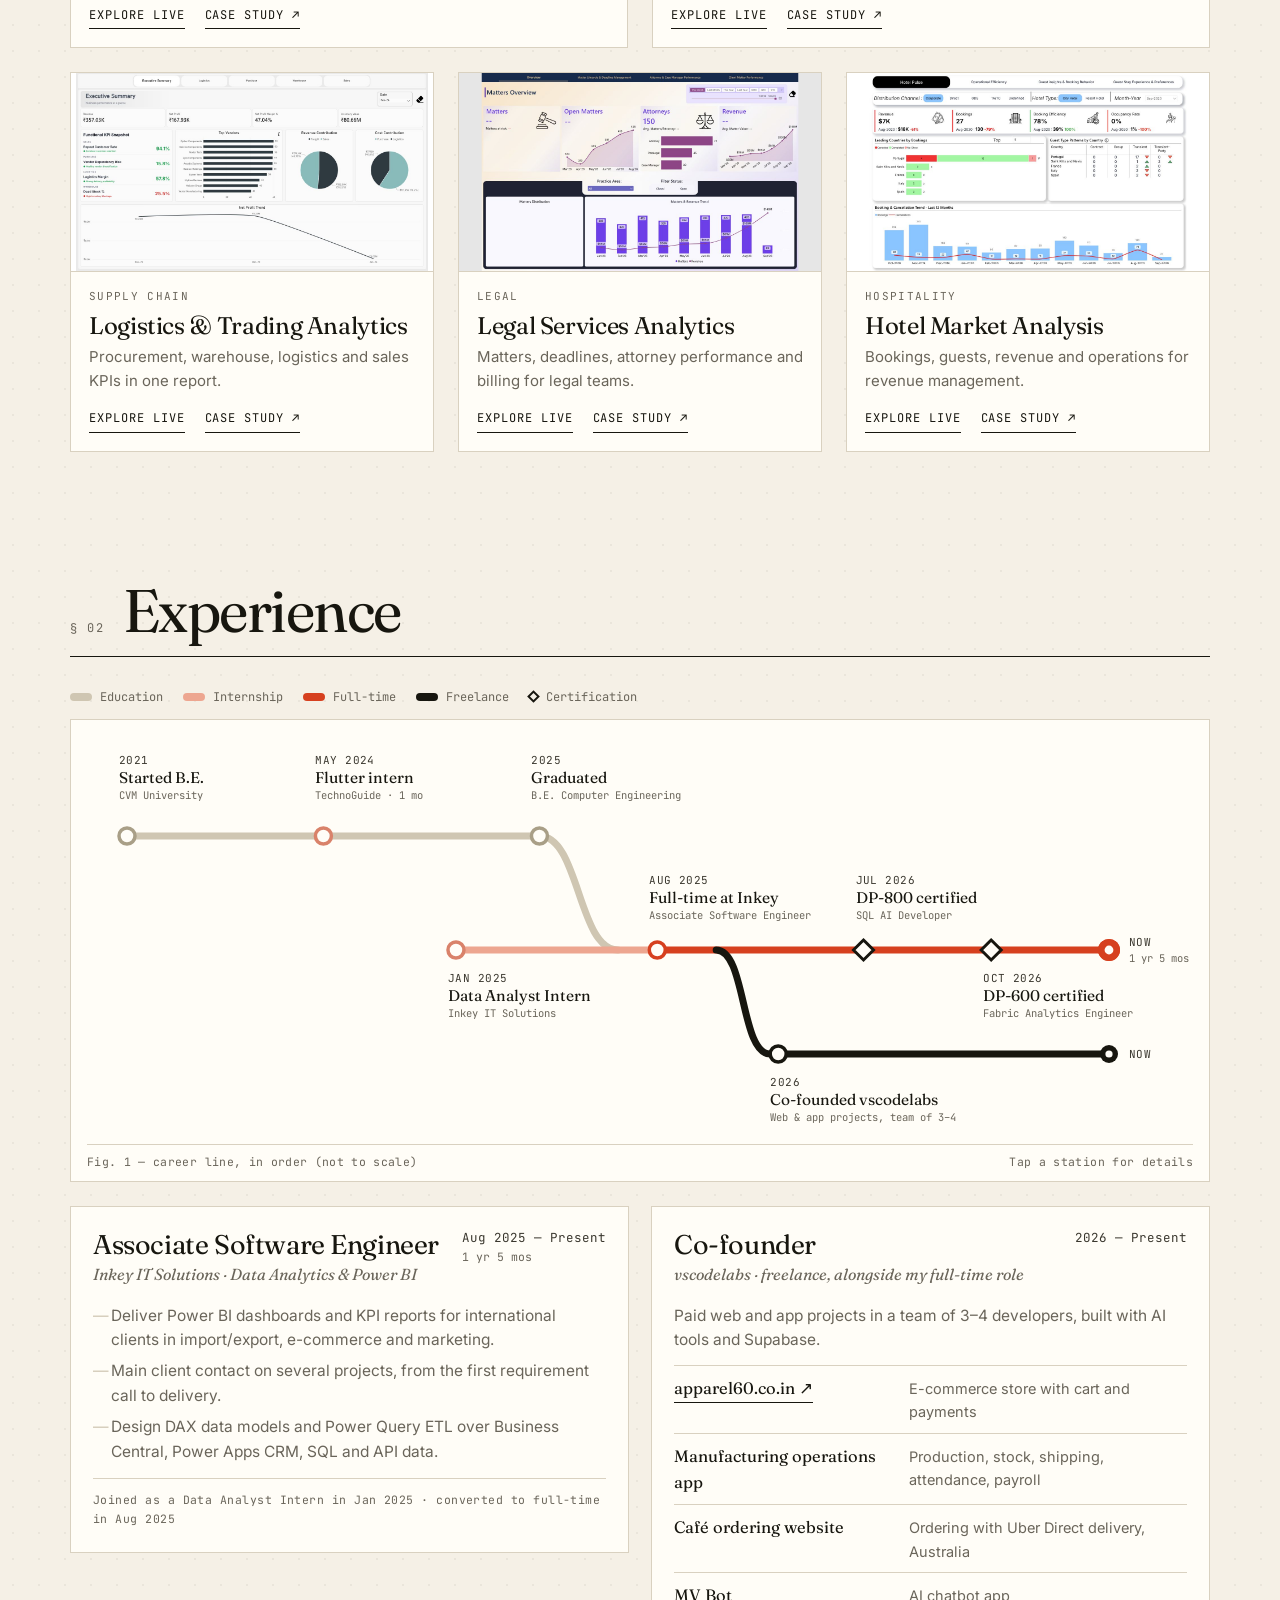
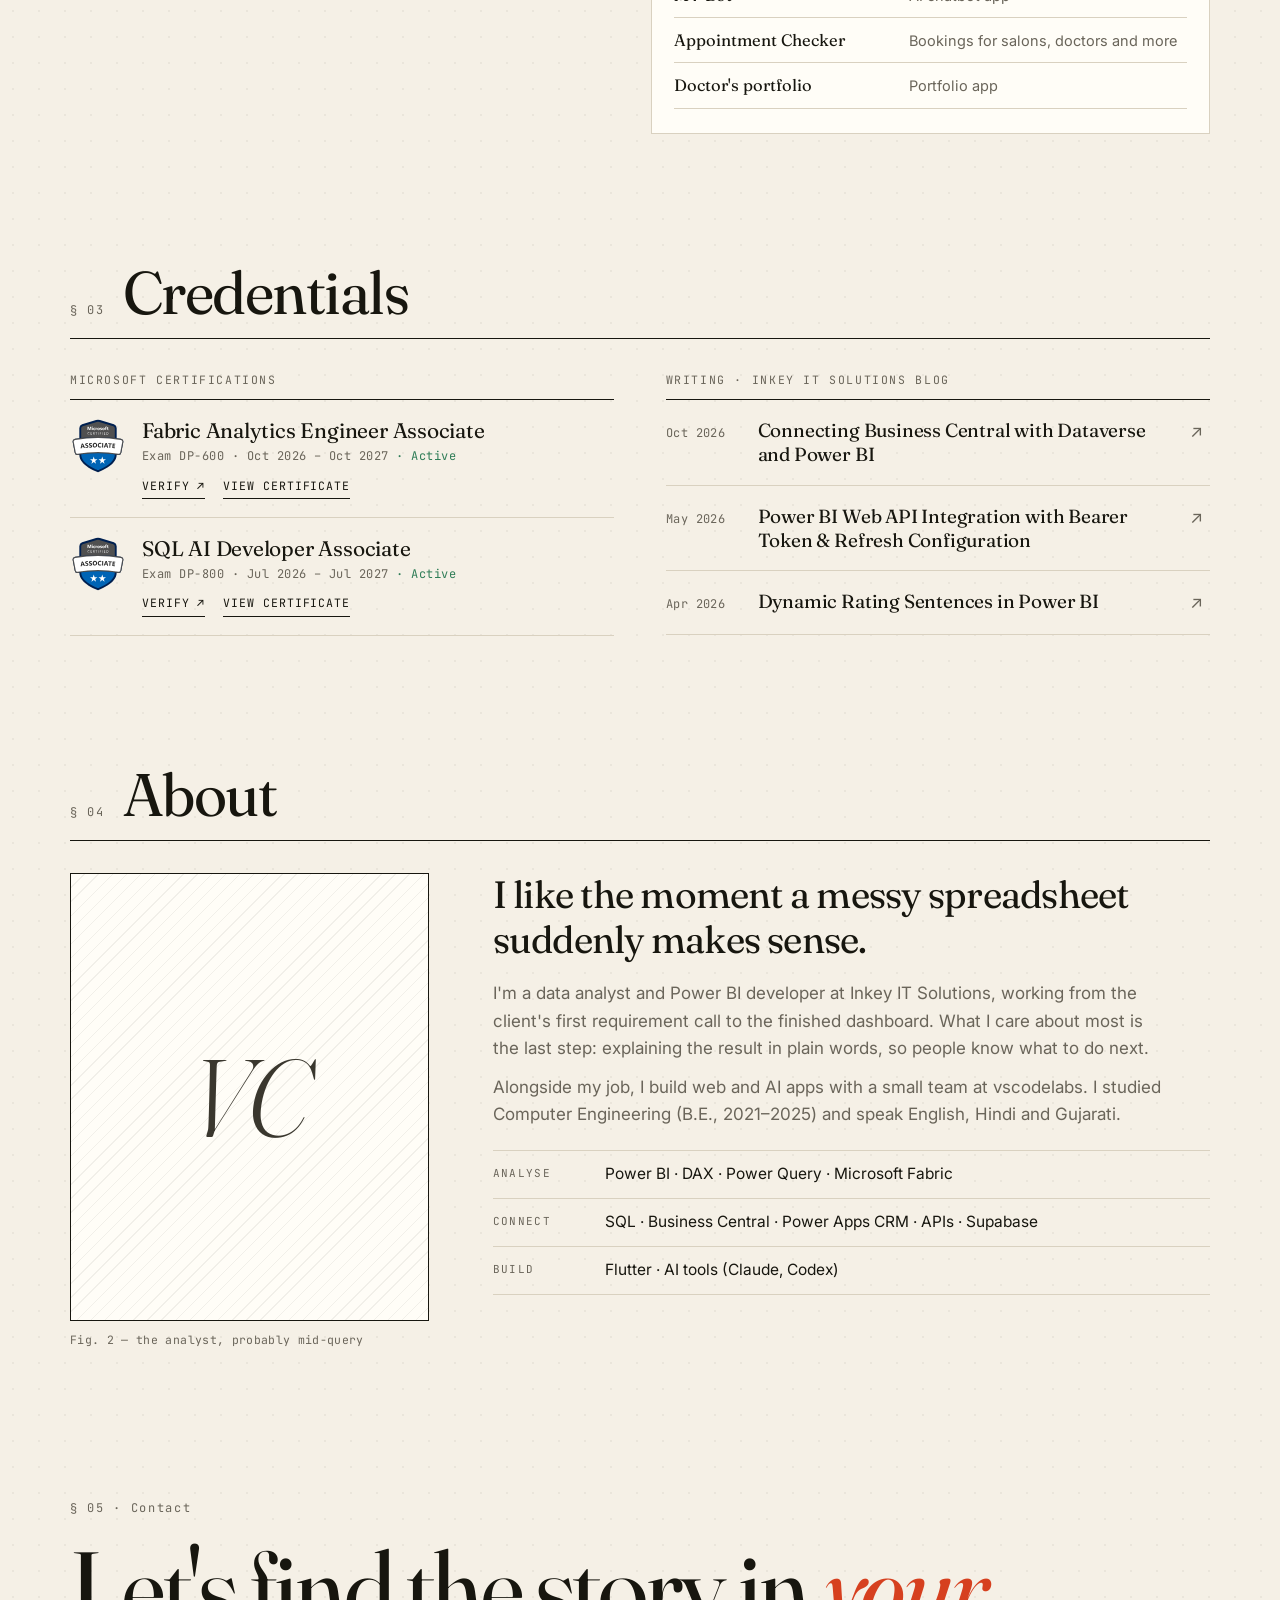
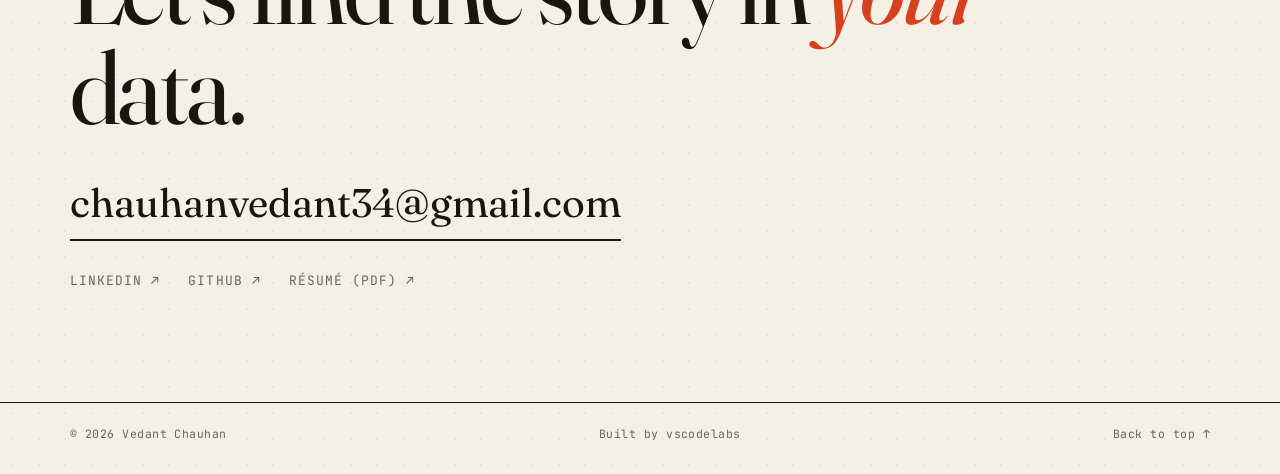
==== commit 0d4a270c: "Declutter: fewer words, one story, clearer order New order: opening screen -> live reports -> experi" ====
--- a/index.html
+++ b/index.html
@@ -22,13 +22,10 @@
     <button class="menu-btn mono" aria-expanded="false" aria-controls="nav">Menu</button>
     <nav id="nav" class="nav mono" aria-label="Main">
       <a href="#work">Work</a>
-      <a href="#process">Process</a>
+      <a href="#experience">Experience</a>
+      <a href="#credentials">Credentials</a>
       <a href="#about">About</a>
-      <a href="#skills">Skills</a>
-      <a href="#experience">Experience</a>
-      <a href="#certificates">Certifications</a>
-      <a href="#writing">Writing</a>
-      <a href="#contact" class="nav-cta">Contact</a>
+      <a href="#contact">Contact</a>
     </nav>
   </div>
 </header>
@@ -37,28 +34,25 @@
 
   <!-- ============ HERO ============ -->
   <section class="hero wrap">
-    <p class="kicker mono rv">Portfolio · Vol. 1 · 2026</p>
-    <h1 class="display hero-title rv d1">I find the <em class="mark">story<svg class="scribble" viewBox="0 0 300 26" preserveAspectRatio="none" aria-hidden="true"><path d="M4 18 C 70 6, 130 22, 190 12 S 272 6, 296 15"/></svg><span class="mark-note" aria-hidden="true"><svg class="mark-arrow" viewBox="0 0 64 56"><path class="shaft" d="M60 4 C 42 6, 16 18, 6 50"/><path class="head" d="M6 50 l-3 -12 M6 50 l10 -7"/></svg><span class="mark-note-text">usually hiding<br>somewhere around row 4,812</span></span></em> inside your data.</h1>
-
-    <div class="hero-foot">
-      <div class="rv d2">
-        <!-- EDIT: your one-line intro -->
-        <p class="lede"><b>Vedant Chauhan</b> is a data analyst and Power BI developer. He has built 20+ dashboards for 3+ international clients, from the first requirement call to delivery.</p>
-        <div class="cta">
-          <a class="btn btn-ink" href="#work">See my work <span aria-hidden="true">→</span></a>
-          <a class="btn" href="#contact">Get in touch</a>
-          <a class="btn btn-ghost" href="assets/docs/Vedant_Chauhan_Resume.pdf" target="_blank" rel="noopener">Résumé <span aria-hidden="true">↗</span></a>
-        </div>
-      </div>
-    </div>
-
-    <!-- EDIT: location, focus and status -->
-    <dl class="facts rv">
-      <div><dt class="mono">Based in</dt><dd>Surat, India</dd></div>
-      <div><dt class="mono">Works with</dt><dd>Power BI · SQL · Fabric</dd></div>
-      <div><dt class="mono">Certified</dt><dd><a class="fact-link" href="#certificates"><img src="assets/img/certs/microsoft-certified-associate-badge.svg" alt="" width="22" height="22">2× Microsoft Associate</a></dd></div>
-      <div><dt class="mono">Currently</dt><dd><i class="dot" aria-hidden="true"></i>Power BI &amp; data, Inkey IT Solutions</dd></div>
-    </dl>
+    <h1 class="display hero-title rv">I find the <em class="mark">story<svg class="scribble" viewBox="0 0 300 26" preserveAspectRatio="none" aria-hidden="true"><path d="M4 18 C 70 6, 130 22, 190 12 S 272 6, 296 15"/></svg><span class="mark-note" aria-hidden="true"><svg class="mark-arrow" viewBox="0 0 64 56"><path class="shaft" d="M60 4 C 42 6, 16 18, 6 50"/><path class="head" d="M6 50 l-3 -12 M6 50 l10 -7"/></svg><span class="mark-note-text">usually hiding<br>somewhere around row 4,812</span></span></em> inside your data.</h1>
+
+    <div class="hero-foot rv d1">
+      <p class="lede"><b>Vedant Chauhan</b> is a data analyst and Power BI developer who owns BI delivery, from the client's first requirement call to the finished dashboard.</p>
+      <div class="cta">
+        <a class="btn btn-ink" href="#work">See my work <span aria-hidden="true">→</span></a>
+        <a class="btn" href="#contact">Get in touch</a>
+        <a class="btn btn-ghost" href="assets/docs/Vedant_Chauhan_Resume.pdf" target="_blank" rel="noopener">Résumé <span aria-hidden="true">↗</span></a>
+      </div>
+    </div>
+
+    <!-- EDIT: headline numbers -->
+    <ul class="stats rv d2">
+      <li><b>20+</b><span class="mono">dashboards built</span></li>
+      <li><b>3+</b><span class="mono">international clients</span></li>
+      <li class="stat-wide"><b>5–10 h <i>→</i> &lt;10 min</b><span class="mono">weekly sales analysis, by hand → dashboard</span></li>
+      <li><a href="#credentials"><b>2×</b><span class="mono">Microsoft certified</span></a></li>
+    </ul>
+    <p class="hero-meta mono">Surat, India · Data Analytics &amp; Power BI at Inkey IT Solutions</p>
   </section>
 
   <!-- ============ 01 WORK ============ -->
@@ -67,241 +61,82 @@
       <span class="mono sec-no">§ 01</span>
       <h2 class="display">Selected work</h2>
     </header>
-
-    <!-- Featured case study (Fig. 1 numbers live in assets/js/main.js) -->
-    <article class="feature">
-      <figure class="fig rv">
-        <figcaption class="fig-top"><span class="mono fig-no">Fig. 1</span><span class="serif fig-title">Time to produce one sales review</span><span class="fig-sub">Year-over-year and customer comparison, weekly or monthly</span></figcaption>
-        <div class="chart" id="fig1"></div>
-        <p class="fig-foot mono"><span>Client projects, Inkey IT Solutions</span><span>Hover or tap a bar</span></p>
-      </figure>
-      <div class="feature-text rv d1">
-        <p class="mono label">Case study 01 · Import/export sales</p>
-        <h3 class="serif">A sales review that took <b>5–10 hours</b> by hand now takes under 10 minutes.</h3>
-        <p>Import/export clients were putting together their year-over-year and customer comparisons by hand, every week or month. I built Power BI dashboards for both, on a data model that does the heavy lifting, so the same analysis now takes <b>under 10 minutes</b>.</p>
-        <ul class="meta mono">
-          <li><span>Role</span>Requirement calls, data model, dashboards</li>
-          <li><span>Tools</span>Power BI · DAX · Power Query · SQL</li>
-          <li><span>Result</span>5–10 hours → under 10 minutes</li>
-        </ul>
-      </div>
-    </article>
-
-    <!-- Published Power BI reports (thumbnails in assets/img/reports/, live links are public "publish to web" embeds) -->
-    <div class="reports">
-      <div class="reports-head rv">
-        <p class="mono label">Published Power BI reports</p>
-        <p class="reports-intro">Demo reports I built at Inkey IT Solutions, published live on the company's website. Open any of them to click through the real report.</p>
-      </div>
-      <div class="report-grid">
-
-        <article class="report r-lg rv">
-          <button class="report-shot" type="button" data-embed="https://app.powerbi.com/view?r=eyJrIjoiODExM2ZhYmItZWRmYi00NTRmLTk5ODEtNzlmNzMwNDY0NTc4IiwidCI6IjQyZjNhY2UwLTdhNmQtNDQ2YS1hNDI4LTA2MTk4NWM5ZTFhYiIsImMiOjEwfQ%3D%3D" data-title="Bike Mobility Analytics">
-            <img src="assets/img/reports/bike-mobility.jpg" alt="Bike Mobility Analytics report showing station availability, waiting times, failed rentals and maintenance status" width="1280" height="700" loading="lazy" decoding="async">
-            <span class="report-play mono">Explore live</span>
-          </button>
-          <div class="report-body">
-            <p class="report-domain mono">Urban mobility</p>
-            <h3 class="serif">Bike Mobility Analytics</h3>
-            <p>Bike-sharing data taken through a Microsoft Fabric Medallion architecture (Bronze, Silver, Gold) into Power BI dashboards on trips, station use and riders.</p>
-            <p class="report-tools mono">Microsoft Fabric · Lakehouse · Warehouse · Power BI</p>
-            <p class="report-links mono"><button type="button" data-embed="https://app.powerbi.com/view?r=eyJrIjoiODExM2ZhYmItZWRmYi00NTRmLTk5ODEtNzlmNzMwNDY0NTc4IiwidCI6IjQyZjNhY2UwLTdhNmQtNDQ2YS1hNDI4LTA2MTk4NWM5ZTFhYiIsImMiOjEwfQ%3D%3D" data-title="Bike Mobility Analytics">Explore live</button><a href="https://www.inkeysolutions.com/case-studies/bike-mobility-analytics-report/" target="_blank" rel="noopener">Case study ↗</a></p>
-          </div>
-        </article>
-
-        <article class="report r-lg rv d1">
-          <button class="report-shot" type="button" data-embed="https://app.powerbi.com/view?r=eyJrIjoiNTIwZDRkOTEtYWNlYi00MmFjLWJhN2MtZjllODE5ZDdiNjQ1IiwidCI6IjQyZjNhY2UwLTdhNmQtNDQ2YS1hNDI4LTA2MTk4NWM5ZTFhYiIsImMiOjEwfQ%3D%3D" data-title="Power BI Tenant Governance &amp; Lineage">
-            <img src="assets/img/reports/tenant-governance.jpg" alt="Power BI Tenant Governance report showing a health score, workspaces, reports, datasets and data sources" width="1280" height="700" loading="lazy" decoding="async">
-            <span class="report-play mono">Explore live</span>
-          </button>
-          <div class="report-body">
-            <p class="report-domain mono">Governance</p>
-            <h3 class="serif">Power BI Tenant Governance &amp; Lineage</h3>
-            <p>Uses Power BI Admin API data to trace lineage, monitor tenant health and refreshes, review access and find cleanup opportunities.</p>
-            <p class="report-tools mono">Power BI · Admin APIs</p>
-            <p class="report-links mono"><button type="button" data-embed="https://app.powerbi.com/view?r=eyJrIjoiNTIwZDRkOTEtYWNlYi00MmFjLWJhN2MtZjllODE5ZDdiNjQ1IiwidCI6IjQyZjNhY2UwLTdhNmQtNDQ2YS1hNDI4LTA2MTk4NWM5ZTFhYiIsImMiOjEwfQ%3D%3D" data-title="Power BI Tenant Governance &amp; Lineage">Explore live</button><a href="https://www.inkeysolutions.com/case-studies/power-bi-tenant-governance-and-lineage-analytics/" target="_blank" rel="noopener">Case study ↗</a></p>
-          </div>
-        </article>
-
-        <article class="report rv">
-          <button class="report-shot" type="button" data-embed="https://app.powerbi.com/view?r=eyJrIjoiOGM3ZWYxYWItODIyNi00MmJhLTg1OWQtY2I1NTI5ODNlOTI1IiwidCI6IjQyZjNhY2UwLTdhNmQtNDQ2YS1hNDI4LTA2MTk4NWM5ZTFhYiIsImMiOjEwfQ%3D%3D" data-title="Logistics &amp; Trading Analytics">
-            <img src="assets/img/reports/logistics-trading.jpg" alt="Logistics and Trading Analytics executive summary with revenue, net profit, top vendors and cost contribution" width="1280" height="700" loading="lazy" decoding="async">
-            <span class="report-play mono">Explore live</span>
-          </button>
-          <div class="report-body">
-            <p class="report-domain mono">Supply chain</p>
-            <h3 class="serif">Logistics &amp; Trading Analytics</h3>
-            <p>Procurement, warehouse, logistics and sales in one report, with KPIs that show bottlenecks and costs across the trading lifecycle.</p>
-            <p class="report-tools mono">Power BI</p>
-            <p class="report-links mono"><button type="button" data-embed="https://app.powerbi.com/view?r=eyJrIjoiOGM3ZWYxYWItODIyNi00MmJhLTg1OWQtY2I1NTI5ODNlOTI1IiwidCI6IjQyZjNhY2UwLTdhNmQtNDQ2YS1hNDI4LTA2MTk4NWM5ZTFhYiIsImMiOjEwfQ%3D%3D" data-title="Logistics &amp; Trading Analytics">Explore live</button><a href="https://www.inkeysolutions.com/case-studies/logistics-trading-analytics/" target="_blank" rel="noopener">Case study ↗</a></p>
-          </div>
-        </article>
-
-        <article class="report rv d1">
-          <button class="report-shot" type="button" data-embed="https://app.powerbi.com/view?r=eyJrIjoiYzhjOTY0YzctZGQ3Ny00NTNkLTgwNzMtNzM0M2E2ZDZjMzgzIiwidCI6IjQyZjNhY2UwLTdhNmQtNDQ2YS1hNDI4LTA2MTk4NWM5ZTFhYiIsImMiOjEwfQ%3D%3D" data-title="Legal Services Analytics">
-            <img src="assets/img/reports/legal-services.jpg" alt="Legal Services Analytics overview with matters, attorneys, revenue and the matters and revenue trend" width="1280" height="700" loading="lazy" decoding="async">
-            <span class="report-play mono">Explore live</span>
-          </button>
-          <div class="report-body">
-            <p class="report-domain mono">Legal</p>
-            <h3 class="serif">Legal Services Analytics</h3>
-            <p>Matters, deadlines, attorney performance, client activity and billing in one interactive report for legal teams.</p>
-            <p class="report-tools mono">Power BI</p>
-            <p class="report-links mono"><button type="button" data-embed="https://app.powerbi.com/view?r=eyJrIjoiYzhjOTY0YzctZGQ3Ny00NTNkLTgwNzMtNzM0M2E2ZDZjMzgzIiwidCI6IjQyZjNhY2UwLTdhNmQtNDQ2YS1hNDI4LTA2MTk4NWM5ZTFhYiIsImMiOjEwfQ%3D%3D" data-title="Legal Services Analytics">Explore live</button><a href="https://www.inkeysolutions.com/case-studies/legal-services-analytics/" target="_blank" rel="noopener">Case study ↗</a></p>
-          </div>
-        </article>
-
-        <article class="report rv d2">
-          <button class="report-shot" type="button" data-embed="https://app.powerbi.com/view?r=eyJrIjoiMDdhMzVmYTktZDJkYi00NTc3LThhMGUtMzIzMzY2ZGI2MDk3IiwidCI6IjQyZjNhY2UwLTdhNmQtNDQ2YS1hNDI4LTA2MTk4NWM5ZTFhYiIsImMiOjEwfQ%3D%3D" data-title="Hotel Market Analysis">
-            <img src="assets/img/reports/hotel-market.jpg" alt="Hotel Market Analysis 'Hotel Pulse' page with revenue, bookings, occupancy and the booking and cancellation trend" width="1280" height="700" loading="lazy" decoding="async">
-            <span class="report-play mono">Explore live</span>
-          </button>
-          <div class="report-body">
-            <p class="report-domain mono">Hospitality</p>
-            <h3 class="serif">Hotel Market Analysis</h3>
-            <p>Bookings, guests, revenue and operations in one report for revenue management, planning and guest experience.</p>
-            <p class="report-tools mono">Power BI</p>
-            <p class="report-links mono"><button type="button" data-embed="https://app.powerbi.com/view?r=eyJrIjoiMDdhMzVmYTktZDJkYi00NTc3LThhMGUtMzIzMzY2ZGI2MDk3IiwidCI6IjQyZjNhY2UwLTdhNmQtNDQ2YS1hNDI4LTA2MTk4NWM5ZTFhYiIsImMiOjEwfQ%3D%3D" data-title="Hotel Market Analysis">Explore live</button><a href="https://www.inkeysolutions.com/case-studies/hotel-market-analysis/" target="_blank" rel="noopener">Case study ↗</a></p>
-          </div>
-        </article>
-
-      </div>
-    </div>
-
-    <!-- More work: click a row to expand -->
-    <div class="index">
-      <p class="mono label index-label">More work</p>
-
-      <details class="row rv">
-        <summary><span class="mono n">02</span><span class="serif t">E-commerce Performance Dashboards</span><span class="mono tools">Power BI · DAX</span><span class="plus" aria-hidden="true"></span></summary>
-        <div class="row-body">
-          <p><b>Problem.</b> E-commerce retailers and wholesalers were collecting figures from each partner by hand.</p>
-          <p><b>What I did.</b> Built performance dashboards that bring every partner's numbers into one view.</p>
-          <p><b>Result.</b> The manual collection of figures from each partner was replaced.</p>
-        </div>
-      </details>
-
-      <details class="row rv">
-        <summary><span class="mono n">03</span><span class="serif t">End-to-end BI for International Clients</span><span class="mono tools">Power BI · Fabric</span><span class="plus" aria-hidden="true"></span></summary>
-        <div class="row-body">
-          <p><b>Problem.</b> Clients in import/export, e-commerce and marketing needed interactive dashboards and KPI reports.</p>
-          <p><b>What I did.</b> Acted as the main client contact on several projects: requirement calls, meetings and email updates, through the data model, to delivery.</p>
-          <p><b>Result.</b> 20+ dashboards delivered for 3+ international clients.</p>
-        </div>
-      </details>
-    </div>
-  </section>
-
-  <!-- ============ 02 PROCESS ============ -->
-  <section id="process" class="sec wrap">
+    <p class="sec-intro rv">Five live Power BI reports I built at Inkey IT Solutions. Open any of them and click through the real report.</p>
+
+    <!-- EDIT: one <article class="report"> per report. Screenshot in assets/img/reports/; data-embed is the public "Publish to web" link. -->
+    <div class="report-grid">
+
+      <article class="report r-lg rv">
+        <button class="report-shot" type="button" data-embed="https://app.powerbi.com/view?r=eyJrIjoiODExM2ZhYmItZWRmYi00NTRmLTk5ODEtNzlmNzMwNDY0NTc4IiwidCI6IjQyZjNhY2UwLTdhNmQtNDQ2YS1hNDI4LTA2MTk4NWM5ZTFhYiIsImMiOjEwfQ%3D%3D" data-title="Bike Mobility Analytics" aria-label="Explore the live Bike Mobility Analytics report">
+          <img src="assets/img/reports/bike-mobility.jpg" alt="Bike Mobility Analytics report showing station availability, waiting times, failed rentals and maintenance status" width="1280" height="700" loading="lazy" decoding="async">
+        </button>
+        <div class="report-body">
+          <p class="report-domain mono">Urban mobility · Microsoft Fabric</p>
+          <h3 class="serif">Bike Mobility Analytics</h3>
+          <p class="report-desc">Bike-sharing data run through a Fabric lakehouse (Bronze → Silver → Gold) into Power BI.</p>
+          <p class="report-links mono"><button type="button" data-embed="https://app.powerbi.com/view?r=eyJrIjoiODExM2ZhYmItZWRmYi00NTRmLTk5ODEtNzlmNzMwNDY0NTc4IiwidCI6IjQyZjNhY2UwLTdhNmQtNDQ2YS1hNDI4LTA2MTk4NWM5ZTFhYiIsImMiOjEwfQ%3D%3D" data-title="Bike Mobility Analytics">Explore live</button><a href="https://www.inkeysolutions.com/case-studies/bike-mobility-analytics-report/" target="_blank" rel="noopener">Case study ↗</a></p>
+        </div>
+      </article>
+
+      <article class="report r-lg rv d1">
+        <button class="report-shot" type="button" data-embed="https://app.powerbi.com/view?r=eyJrIjoiNTIwZDRkOTEtYWNlYi00MmFjLWJhN2MtZjllODE5ZDdiNjQ1IiwidCI6IjQyZjNhY2UwLTdhNmQtNDQ2YS1hNDI4LTA2MTk4NWM5ZTFhYiIsImMiOjEwfQ%3D%3D" data-title="Power BI Tenant Governance &amp; Lineage" aria-label="Explore the live Power BI Tenant Governance and Lineage report">
+          <img src="assets/img/reports/tenant-governance.jpg" alt="Power BI Tenant Governance report showing a health score, workspaces, reports, datasets and data sources" width="1280" height="700" loading="lazy" decoding="async">
+        </button>
+        <div class="report-body">
+          <p class="report-domain mono">Governance · Admin APIs</p>
+          <h3 class="serif">Power BI Tenant Governance &amp; Lineage</h3>
+          <p class="report-desc">Admin API data to trace lineage, check tenant health and refreshes, and review access.</p>
+          <p class="report-links mono"><button type="button" data-embed="https://app.powerbi.com/view?r=eyJrIjoiNTIwZDRkOTEtYWNlYi00MmFjLWJhN2MtZjllODE5ZDdiNjQ1IiwidCI6IjQyZjNhY2UwLTdhNmQtNDQ2YS1hNDI4LTA2MTk4NWM5ZTFhYiIsImMiOjEwfQ%3D%3D" data-title="Power BI Tenant Governance &amp; Lineage">Explore live</button><a href="https://www.inkeysolutions.com/case-studies/power-bi-tenant-governance-and-lineage-analytics/" target="_blank" rel="noopener">Case study ↗</a></p>
+        </div>
+      </article>
+
+      <article class="report rv">
+        <button class="report-shot" type="button" data-embed="https://app.powerbi.com/view?r=eyJrIjoiOGM3ZWYxYWItODIyNi00MmJhLTg1OWQtY2I1NTI5ODNlOTI1IiwidCI6IjQyZjNhY2UwLTdhNmQtNDQ2YS1hNDI4LTA2MTk4NWM5ZTFhYiIsImMiOjEwfQ%3D%3D" data-title="Logistics &amp; Trading Analytics" aria-label="Explore the live Logistics and Trading Analytics report">
+          <img src="assets/img/reports/logistics-trading.jpg" alt="Logistics and Trading Analytics executive summary with revenue, net profit, top vendors and cost contribution" width="1280" height="700" loading="lazy" decoding="async">
+        </button>
+        <div class="report-body">
+          <p class="report-domain mono">Supply chain</p>
+          <h3 class="serif">Logistics &amp; Trading Analytics</h3>
+          <p class="report-desc">Procurement, warehouse, logistics and sales KPIs in one report.</p>
+          <p class="report-links mono"><button type="button" data-embed="https://app.powerbi.com/view?r=eyJrIjoiOGM3ZWYxYWItODIyNi00MmJhLTg1OWQtY2I1NTI5ODNlOTI1IiwidCI6IjQyZjNhY2UwLTdhNmQtNDQ2YS1hNDI4LTA2MTk4NWM5ZTFhYiIsImMiOjEwfQ%3D%3D" data-title="Logistics &amp; Trading Analytics">Explore live</button><a href="https://www.inkeysolutions.com/case-studies/logistics-trading-analytics/" target="_blank" rel="noopener">Case study ↗</a></p>
+        </div>
+      </article>
+
+      <article class="report rv d1">
+        <button class="report-shot" type="button" data-embed="https://app.powerbi.com/view?r=eyJrIjoiYzhjOTY0YzctZGQ3Ny00NTNkLTgwNzMtNzM0M2E2ZDZjMzgzIiwidCI6IjQyZjNhY2UwLTdhNmQtNDQ2YS1hNDI4LTA2MTk4NWM5ZTFhYiIsImMiOjEwfQ%3D%3D" data-title="Legal Services Analytics" aria-label="Explore the live Legal Services Analytics report">
+          <img src="assets/img/reports/legal-services.jpg" alt="Legal Services Analytics overview with matters, attorneys, revenue and the matters and revenue trend" width="1280" height="700" loading="lazy" decoding="async">
+        </button>
+        <div class="report-body">
+          <p class="report-domain mono">Legal</p>
+          <h3 class="serif">Legal Services Analytics</h3>
+          <p class="report-desc">Matters, deadlines, attorney performance and billing for legal teams.</p>
+          <p class="report-links mono"><button type="button" data-embed="https://app.powerbi.com/view?r=eyJrIjoiYzhjOTY0YzctZGQ3Ny00NTNkLTgwNzMtNzM0M2E2ZDZjMzgzIiwidCI6IjQyZjNhY2UwLTdhNmQtNDQ2YS1hNDI4LTA2MTk4NWM5ZTFhYiIsImMiOjEwfQ%3D%3D" data-title="Legal Services Analytics">Explore live</button><a href="https://www.inkeysolutions.com/case-studies/legal-services-analytics/" target="_blank" rel="noopener">Case study ↗</a></p>
+        </div>
+      </article>
+
+      <article class="report rv d2">
+        <button class="report-shot" type="button" data-embed="https://app.powerbi.com/view?r=eyJrIjoiMDdhMzVmYTktZDJkYi00NTc3LThhMGUtMzIzMzY2ZGI2MDk3IiwidCI6IjQyZjNhY2UwLTdhNmQtNDQ2YS1hNDI4LTA2MTk4NWM5ZTFhYiIsImMiOjEwfQ%3D%3D" data-title="Hotel Market Analysis" aria-label="Explore the live Hotel Market Analysis report">
+          <img src="assets/img/reports/hotel-market.jpg" alt="Hotel Market Analysis 'Hotel Pulse' page with revenue, bookings, occupancy and the booking and cancellation trend" width="1280" height="700" loading="lazy" decoding="async">
+        </button>
+        <div class="report-body">
+          <p class="report-domain mono">Hospitality</p>
+          <h3 class="serif">Hotel Market Analysis</h3>
+          <p class="report-desc">Bookings, guests, revenue and operations for revenue management.</p>
+          <p class="report-links mono"><button type="button" data-embed="https://app.powerbi.com/view?r=eyJrIjoiMDdhMzVmYTktZDJkYi00NTc3LThhMGUtMzIzMzY2ZGI2MDk3IiwidCI6IjQyZjNhY2UwLTdhNmQtNDQ2YS1hNDI4LTA2MTk4NWM5ZTFhYiIsImMiOjEwfQ%3D%3D" data-title="Hotel Market Analysis">Explore live</button><a href="https://www.inkeysolutions.com/case-studies/hotel-market-analysis/" target="_blank" rel="noopener">Case study ↗</a></p>
+        </div>
+      </article>
+
+    </div>
+  </section>
+
+  <!-- ============ 02 EXPERIENCE ============ -->
+  <section id="experience" class="sec wrap">
     <header class="sec-head rv">
       <span class="mono sec-no">§ 02</span>
-      <h2 class="display">Good analysis starts with <em>boring</em> work</h2>
-    </header>
-
-    <div class="process">
-      <figure class="rv">
-        <div class="ba" id="ba">
-          <div class="ba-layer ba-after">
-            <span class="ba-tag mono">After</span>
-            <div class="ba-kpis">
-              <div><b class="serif">1</b><span class="mono">date format</span></div>
-              <div><b class="serif">1</b><span class="mono">name per customer</span></div>
-              <div><b class="serif">0</b><span class="mono">duplicates</span></div>
-            </div>
-            <table class="sheet clean-sheet mono">
-              <tr><th>date</th><th>customer</th><th>country</th><th>amount</th></tr>
-              <tr><td>2024-11-03</td><td>Acme Exports</td><td>India</td><td>12,400</td></tr>
-              <tr><td>2024-11-03</td><td>Acme Exports</td><td>India</td><td>9,800</td></tr>
-              <tr><td>2024-11-04</td><td>Nordic Traders</td><td>Sweden</td><td>7,250</td></tr>
-            </table>
-          </div>
-          <div class="ba-layer ba-before">
-            <span class="ba-tag mono">Before</span>
-            <table class="sheet mono">
-              <tr><th>date</th><th>customer</th><th>country</th><th>amount</th></tr>
-              <tr><td>03/11/24</td><td>Acme Exports</td><td>IN</td><td>12,400</td></tr>
-              <tr><td class="bad">2024-11-3</td><td class="bad">ACME EXPORTS</td><td class="bad">India&nbsp;</td><td>9,800</td></tr>
-              <tr><td class="bad">Nov 3rd</td><td class="bad">Acme Exp. Ltd</td><td class="bad">ind</td><td class="bad">12,4OO</td></tr>
-              <tr class="dup"><td>03/11/24</td><td>Acme Exports</td><td>IN</td><td>12,400</td></tr>
-              <tr><td class="bad">(blank)</td><td>Nordic Traders</td><td>SE</td><td class="bad">-</td></tr>
-              <tr><td>04/11/24</td><td class="bad">nordic traders</td><td class="bad">Sweden</td><td>7,250</td></tr>
-              <tr><td class="bad">11-04-24</td><td>Nordic Traders</td><td>SE</td><td>7,250</td></tr>
-            </table>
-          </div>
-          <div class="ba-handle" aria-hidden="true"></div>
-          <input type="range" min="3" max="97" value="55" aria-label="Drag to compare the raw export with the cleaned data">
-        </div>
-        <figcaption class="fig-foot mono"><span>Fig. 2 — an illustrative export (not client data), before and after Power Query</span><span>Drag to compare</span></figcaption>
-      </figure>
-
-      <ol class="steps rv d1">
-        <li><span class="mono">01</span><div><h3 class="serif">Start with the requirement call</h3><p>I'm the main client contact on several projects, so I hear first-hand which decision the dashboard has to support.</p></div></li>
-        <li><span class="mono">02</span><div><h3 class="serif">Clean it once, in Power Query</h3><p>Mixed date formats, duplicate rows and three spellings of one customer get fixed in the ETL, not by hand every week.</p></div></li>
-        <li><span class="mono">03</span><div><h3 class="serif">Model it with DAX</h3><p>A clean data model with the measures for year-over-year and customer comparisons built in.</p></div></li>
-        <li><span class="mono">04</span><div><h3 class="serif">Deliver and keep people updated</h3><p>Meetings and email updates all the way through to delivery, with repetitive tasks automated using AI tools.</p></div></li>
-      </ol>
-    </div>
-  </section>
-
-  <!-- ============ 03 ABOUT ============ -->
-  <section id="about" class="sec wrap">
-    <header class="sec-head rv">
-      <span class="mono sec-no">§ 03</span>
-      <h2 class="display">About</h2>
-    </header>
-    <div class="about">
-      <figure class="portrait rv">
-        <!-- EDIT: replace this block with <img src="assets/img/photo.jpg" alt="Vedant Chauhan"> -->
-        <div class="portrait-ph"><span class="serif">VC</span></div>
-        <figcaption class="mono">Fig. 3 — the analyst, probably mid-query</figcaption>
-      </figure>
-      <div class="about-text rv d1">
-        <!-- EDIT: your story in 2–3 short paragraphs -->
-        <p class="serif about-lead">I like the moment a messy spreadsheet suddenly makes sense.</p>
-        <p>I'm a data analyst and Power BI developer who owns BI delivery end to end: from the first requirement call with the client, through Power Query and the DAX model, to the finished dashboard. So far that's 20+ dashboards for 3+ international clients.</p>
-        <p>Alongside my full-time role, I build AI-powered web apps with a small freelance team at vscodelabs.</p>
-        <p>I care most about the last step: explaining the result in plain words, so the person reading it knows exactly what to do next.</p>
-        <ul class="now mono">
-          <li><span>Currently</span>Data Analytics &amp; Power BI, Inkey IT Solutions</li>
-          <li><span>Side work</span>Co-founder, vscodelabs</li>
-          <li><span>Education</span>B.E. Computer Engineering, 2025</li>
-          <li><span>Languages</span>English, Hindi, Gujarati</li>
-        </ul>
-      </div>
-    </div>
-  </section>
-
-  <!-- ============ 04 SKILLS ============ -->
-  <section id="skills" class="sec wrap">
-    <header class="sec-head rv">
-      <span class="mono sec-no">§ 04</span>
-      <h2 class="display">Toolkit</h2>
-    </header>
-    <!-- EDIT: one row per area -->
-    <table class="tbl rv">
-      <thead class="mono"><tr><th scope="col">Area</th><th scope="col">Tools</th><th scope="col">Used for</th></tr></thead>
-      <tbody>
-        <tr><th scope="row" class="serif">Reporting</th><td>Power BI, Microsoft Fabric</td><td>Interactive dashboards, KPI reports</td></tr>
-        <tr><th scope="row" class="serif">Modelling</th><td>DAX</td><td>Data models and measures</td></tr>
-        <tr><th scope="row" class="serif">Data prep</th><td>Power Query (advanced)</td><td>ETL, data cleaning, faster refreshes</td></tr>
-        <tr><th scope="row" class="serif">Querying</th><td>SQL</td><td>Querying, optimisation, data checks</td></tr>
-        <tr><th scope="row" class="serif">Sources</th><td>Business Central, Power Apps CRM, APIs, Supabase</td><td>Sales, finance and customer data</td></tr>
-        <tr><th scope="row" class="serif">AI &amp; automation</th><td>Claude, Codex</td><td>Automating repetitive tasks, AI-assisted development</td></tr>
-        <tr><th scope="row" class="serif">Building</th><td>Flutter, web apps</td><td>Freelance client work at vscodelabs</td></tr>
-        <tr><th scope="row" class="serif">Client work</th><td>Requirements gathering, stakeholder management</td><td>Owning projects from the first call to delivery</td></tr>
-      </tbody>
-    </table>
-  </section>
-
-  <!-- ============ 05 EXPERIENCE ============ -->
-  <section id="experience" class="sec wrap">
-    <header class="sec-head rv">
-      <span class="mono sec-no">§ 05</span>
       <h2 class="display">Experience</h2>
     </header>
 
-    <!-- Fig. 4: the career line is drawn by assets/js/main.js (stations are listed there under "EDIT") -->
+    <!-- Fig. 1: the career line is drawn by assets/js/main.js (stations are listed there under "EDIT") -->
     <div class="xp-legend rv" aria-hidden="true">
       <span><i class="sw sw-edu"></i>Education</span>
       <span><i class="sw sw-int"></i>Internship</span>
@@ -311,137 +146,124 @@
     </div>
     <figure class="metro-fig rv">
       <div class="metro" id="metro"></div>
-      <figcaption class="fig-foot mono"><span>Fig. 4 — career line, stations in order (not to scale)</span><span>Tap a station for details</span></figcaption>
+      <figcaption class="fig-foot mono"><span>Fig. 1 — career line, in order (not to scale)</span><span>Tap a station for details</span></figcaption>
     </figure>
 
-    <!-- EDIT: one card per role. data-start / data-end (YYYY-MM) drive the duration label; leave data-end off for a current role. -->
+    <!-- EDIT: data-start (YYYY-MM) drives the duration label -->
     <div class="xp-cards">
-
-      <article class="xp-card xp-wide rv" id="xp-ase">
+      <article class="xp-card rv" id="xp-ase">
         <div class="xp-top">
-          <div><h3 class="serif">Associate Software Engineer</h3><p class="xp-org serif">Inkey IT Solutions</p></div>
+          <div><h3 class="serif">Associate Software Engineer</h3><p class="xp-org serif">Inkey IT Solutions · Data Analytics &amp; Power BI</p></div>
           <p class="xp-when mono">Aug 2025 — Present<span class="dur" data-start="2025-08"></span></p>
         </div>
-        <p class="role-tags mono"><span>Data Analytics &amp; Power BI</span><span>Full-time</span><span class="promo">↑ Converted from internship</span></p>
         <ul class="role-points">
-          <li>Deliver interactive Power BI dashboards and KPI reports for 3+ international clients in import/export, e-commerce and marketing, with 20+ dashboards built to date.</li>
-          <li>Act as the primary client-facing contact on several projects, owning requirement calls, meetings and email updates through to delivery.</li>
-          <li>Built year-over-year and customer-comparison sales dashboards for import/export clients, cutting 5–10 hours of manual weekly or monthly analysis to under 10 minutes.</li>
-          <li>Created performance dashboards for e-commerce retailers and wholesalers, replacing manual collection of figures from each partner.</li>
-          <li>Design and maintain data models in DAX, run ETL and data cleaning in Power Query, and automate repetitive tasks with AI tools.</li>
-          <li>Work with data from Business Central, Power Apps CRM, SQL and APIs across Sales, Finance, B2B and B2C projects.</li>
+          <li>Deliver Power BI dashboards and KPI reports for international clients in import/export, e-commerce and marketing.</li>
+          <li>Main client contact on several projects, from the first requirement call to delivery.</li>
+          <li>Design DAX data models and Power Query ETL over Business Central, Power Apps CRM, SQL and API data.</li>
         </ul>
-        <p class="role-stack mono">Power BI · DAX · Power Query · SQL · Microsoft Fabric · Business Central · Power Apps CRM · APIs</p>
-      </article>
-
-      <article class="xp-card xp-wide rv" id="xp-vsc">
+        <p class="xp-note mono">Joined as a Data Analyst Intern in Jan 2025 · converted to full-time in Aug 2025</p>
+      </article>
+
+      <article class="xp-card rv d1" id="xp-vsc">
         <div class="xp-top">
-          <div><h3 class="serif">Co-founder</h3><p class="xp-org serif">vscodelabs</p></div>
-          <p class="xp-when mono">2026 — Present<span class="dur">Ongoing</span></p>
-        </div>
-        <p class="role-tags mono"><span>Freelance</span><span>Alongside full-time role</span></p>
-        <ul class="role-points">
-          <li>Deliver paid web and app projects in a team of 3–4 developers, coordinating tasks within the team; built with AI tools and Supabase.</li>
+          <div><h3 class="serif">Co-founder</h3><p class="xp-org serif">vscodelabs · freelance, alongside my full-time role</p></div>
+          <p class="xp-when mono">2026 — Present</p>
+        </div>
+        <p class="xp-desc">Paid web and app projects in a team of 3–4 developers, built with AI tools and Supabase.</p>
+        <!-- EDIT: one <li> per client project -->
+        <ul class="proj-list">
+          <li><a href="https://apparel60.co.in/" target="_blank" rel="noopener">apparel60.co.in ↗</a><span>E-commerce store with cart and payments</span></li>
+          <li><b>Manufacturing operations app</b><span>Production, stock, shipping, attendance, payroll</span></li>
+          <li><b>Café ordering website</b><span>Ordering with Uber Direct delivery, Australia</span></li>
+          <li><b>MV Bot</b><span>AI chatbot app</span></li>
+          <li><b>Appointment Checker</b><span>Bookings for salons, doctors and more</span></li>
+          <li><b>Doctor's portfolio</b><span>Portfolio app</span></li>
         </ul>
-        <ul class="client-work">
-          <li><span class="cw-type mono">E-commerce</span><a class="cw-name" href="https://apparel60.co.in/" target="_blank" rel="noopener">apparel60.co.in <span aria-hidden="true">↗</span></a><span class="cw-desc">Full clothing store with cart and online payments</span></li>
-          <li><span class="cw-type mono">Operations app</span><span class="cw-name">Manufacturing Operations App</span><span class="cw-desc">Production tracking, stock, shipping, attendance and payroll for a pipe manufacturer, with POS integration</span></li>
-          <li><span class="cw-type mono">Food ordering</span><span class="cw-name">Café Ordering Website</span><span class="cw-desc">Online ordering and takeout for a café client in Australia, with Uber Direct delivery and POS integration</span></li>
-          <li><span class="cw-type mono">AI app</span><span class="cw-name">MV Bot</span><span class="cw-desc">AI chatbot app</span></li>
-          <li><span class="cw-type mono">Booking system</span><span class="cw-name">Appointment Checker</span><span class="cw-desc">End-to-end appointment system for salons, doctors and other services</span></li>
-          <li><span class="cw-type mono">Portfolio</span><span class="cw-name">Doctor's Portfolio</span><span class="cw-desc">Portfolio app for a doctor's practice</span></li>
-        </ul>
-      </article>
-
-      <article class="xp-card rv" id="xp-int">
-        <div class="xp-top">
-          <div><h3 class="serif">Data Analyst Intern</h3><p class="xp-org serif">Inkey IT Solutions</p></div>
-          <p class="xp-when mono">Jan 2025 — Jul 2025<span class="dur" data-start="2025-01" data-end="2025-07"></span></p>
-        </div>
-        <p class="role-tags mono"><span>Internship</span></p>
-        <ul class="role-points">
-          <li>Performed data analysis and built Power BI reports; converted to full-time in August 2025.</li>
-        </ul>
-      </article>
-
-      <article class="xp-card rv d1" id="xp-flu">
-        <div class="xp-top">
-          <div><h3 class="serif">Flutter Developer Intern</h3><p class="xp-org serif">TechnoGuide Pvt. Ltd.</p></div>
-          <p class="xp-when mono">May 2024<span class="dur" data-start="2024-05" data-end="2024-05"></span></p>
-        </div>
-        <p class="role-tags mono"><span>Internship</span></p>
-      </article>
-
-      <article class="xp-card rv d2" id="xp-edu">
-        <div class="xp-top">
-          <div><h3 class="serif">B.E. in Computer Engineering</h3><p class="xp-org serif">CVM University</p></div>
-          <p class="xp-when mono">2021 — 2025<span class="dur">4 years</span></p>
-        </div>
-        <p class="role-tags mono"><span>Education</span></p>
-        <p class="edu-inst">Madhuben and Bhanubhai Patel Women Institute of Engineering for Studies and Research in Computer and Communication Technology, Anand, Gujarat</p>
-      </article>
-
-    </div>
-  </section>
-
-  <!-- ============ 06 CERTIFICATIONS ============ -->
-  <section id="certificates" class="sec wrap">
-    <header class="sec-head rv">
-      <span class="mono sec-no">§ 06</span>
-      <h2 class="display">Certifications</h2>
-    </header>
-    <!-- To add one: copy an <article class="cert"> block (newest first) and put its image in assets/img/certs/.
-         data-expires (YYYY-MM-DD) controls the "Active" label. -->
-    <div class="certs">
-
-      <article class="cert rv" data-expires="2027-10-18">
-        <button class="cert-img" type="button" data-full="assets/img/certs/fabric-analytics-engineer.jpg">
-          <img src="assets/img/certs/fabric-analytics-engineer.jpg" alt="Microsoft Certified: Fabric Analytics Engineer Associate certificate, issued to Vedant Chauhan on October 18, 2026" width="874" height="563" loading="lazy" decoding="async">
-          <span class="cert-zoom mono">View full size ⤢</span>
-        </button>
-        <div class="cert-body">
-          <p class="cert-meta mono"><span>Microsoft · Exam DP-600</span><span class="cert-status"><i class="dot" aria-hidden="true"></i>Active</span></p>
-          <h3 class="serif">Fabric Analytics Engineer <em>Associate</em></h3>
-          <ul class="cert-skills">
-            <li>Maintain a data analytics solution</li>
-            <li>Prepare data</li>
-            <li>Implement and manage semantic models</li>
-          </ul>
-          <dl class="cert-facts mono">
-            <div><dt>Earned</dt><dd>Oct 18, 2026</dd></div>
-            <div><dt>Valid until</dt><dd>Oct 18, 2027</dd></div>
-            <div><dt>Credential ID</dt><dd>1A42CDDD09A87D16</dd></div>
-          </dl>
-          <a class="link" href="https://learn.microsoft.com/api/credentials/share/en-us/VedantChauhan-6213/1A42CDDD09A87D16?sharingId=C0E295FF82E374A2" target="_blank" rel="noopener">Verify on Microsoft Learn <span aria-hidden="true">↗</span></a>
-        </div>
-      </article>
-
-      <article class="cert rv d1" data-expires="2027-07-26">
-        <button class="cert-img" type="button" data-full="assets/img/certs/sql-ai-developer.jpg">
-          <img src="assets/img/certs/sql-ai-developer.jpg" alt="Microsoft Certified: SQL AI Developer Associate certificate, issued to Vedant Chauhan on July 26, 2026" width="874" height="563" loading="lazy" decoding="async">
-          <span class="cert-zoom mono">View full size ⤢</span>
-        </button>
-        <div class="cert-body">
-          <p class="cert-meta mono"><span>Microsoft · Exam DP-800</span><span class="cert-status"><i class="dot" aria-hidden="true"></i>Active</span></p>
-          <h3 class="serif">SQL AI Developer <em>Associate</em></h3>
-          <ul class="cert-skills">
-            <li>Design and develop database solutions</li>
-            <li>Secure, optimize and deploy database solutions</li>
-            <li>Implement AI capabilities in SQL solutions</li>
-          </ul>
-          <dl class="cert-facts mono">
-            <div><dt>Earned</dt><dd>Jul 26, 2026</dd></div>
-            <div><dt>Valid until</dt><dd>Jul 26, 2027</dd></div>
-            <div><dt>Credential ID</dt><dd>6954ED3BB87CF88</dd></div>
-          </dl>
-          <a class="link" href="https://learn.microsoft.com/api/credentials/share/en-us/VedantChauhan-6213/6954ED3BB87CF88?sharingId=C0E295FF82E374A2" target="_blank" rel="noopener">Verify on Microsoft Learn <span aria-hidden="true">↗</span></a>
-        </div>
-      </article>
-
-    </div>
-  </section>
-
-  <!-- full-size certificate viewer -->
+      </article>
+    </div>
+  </section>
+
+  <!-- ============ 03 CREDENTIALS ============ -->
+  <section id="credentials" class="sec wrap">
+    <header class="sec-head rv">
+      <span class="mono sec-no">§ 03</span>
+      <h2 class="display">Credentials</h2>
+    </header>
+    <div class="cred">
+
+      <!-- EDIT: one <article class="cert"> per certification; data-expires (YYYY-MM-DD) hides "Active" once it lapses -->
+      <div class="cred-col" id="certificates">
+        <p class="mono label cred-label">Microsoft certifications</p>
+        <article class="cert rv" data-expires="2027-10-18">
+          <img class="cert-badge" src="assets/img/certs/microsoft-certified-associate-badge.svg" alt="" width="56" height="56">
+          <div>
+            <h3 class="serif">Fabric Analytics Engineer Associate</h3>
+            <p class="cert-meta mono">Exam DP-600 · Oct 2026 – Oct 2027<span class="cert-status"> · Active</span></p>
+            <p class="cert-links mono"><a href="https://learn.microsoft.com/api/credentials/share/en-us/VedantChauhan-6213/1A42CDDD09A87D16?sharingId=C0E295FF82E374A2" target="_blank" rel="noopener">Verify ↗</a><button type="button" class="cert-view" data-full="assets/img/certs/fabric-analytics-engineer.jpg" data-alt="Microsoft Certified: Fabric Analytics Engineer Associate certificate, issued to Vedant Chauhan on October 18, 2026">View certificate</button></p>
+          </div>
+        </article>
+        <article class="cert rv d1" data-expires="2027-07-26">
+          <img class="cert-badge" src="assets/img/certs/microsoft-certified-associate-badge.svg" alt="" width="56" height="56">
+          <div>
+            <h3 class="serif">SQL AI Developer Associate</h3>
+            <p class="cert-meta mono">Exam DP-800 · Jul 2026 – Jul 2027<span class="cert-status"> · Active</span></p>
+            <p class="cert-links mono"><a href="https://learn.microsoft.com/api/credentials/share/en-us/VedantChauhan-6213/6954ED3BB87CF88?sharingId=C0E295FF82E374A2" target="_blank" rel="noopener">Verify ↗</a><button type="button" class="cert-view" data-full="assets/img/certs/sql-ai-developer.jpg" data-alt="Microsoft Certified: SQL AI Developer Associate certificate, issued to Vedant Chauhan on July 26, 2026">View certificate</button></p>
+          </div>
+        </article>
+      </div>
+
+      <!-- EDIT: one <li> per article, newest first -->
+      <div class="cred-col" id="writing">
+        <p class="mono label cred-label">Writing · Inkey IT Solutions blog</p>
+        <ol class="posts">
+          <li class="rv"><a class="post" href="https://www.inkeysolutions.com/connecting-business-central-with-dataverse-and-power-bi-a-comparative-analysis-of-integration-approaches/" target="_blank" rel="noopener"><span class="post-date mono">Oct 2026</span><span class="post-title serif">Connecting Business Central with Dataverse and Power BI</span><span class="post-arrow" aria-hidden="true">↗</span></a></li>
+          <li class="rv d1"><a class="post" href="https://www.inkeysolutions.com/power-bi-web-api-integration-with-bearer-token-refresh-configuration/" target="_blank" rel="noopener"><span class="post-date mono">May 2026</span><span class="post-title serif">Power BI Web API Integration with Bearer Token &amp; Refresh Configuration</span><span class="post-arrow" aria-hidden="true">↗</span></a></li>
+          <li class="rv d2"><a class="post" href="https://www.inkeysolutions.com/dynamic-rating-sentences-in-power-bi/" target="_blank" rel="noopener"><span class="post-date mono">Apr 2026</span><span class="post-title serif">Dynamic Rating Sentences in Power BI</span><span class="post-arrow" aria-hidden="true">↗</span></a></li>
+        </ol>
+      </div>
+
+    </div>
+  </section>
+
+  <!-- ============ 04 ABOUT ============ -->
+  <section id="about" class="sec wrap">
+    <header class="sec-head rv">
+      <span class="mono sec-no">§ 04</span>
+      <h2 class="display">About</h2>
+    </header>
+    <div class="about">
+      <figure class="portrait rv">
+        <!-- EDIT: replace this block with <img src="assets/img/photo.jpg" alt="Vedant Chauhan"> -->
+        <div class="portrait-ph"><span class="serif">VC</span></div>
+        <figcaption class="mono">Fig. 2 — the analyst, probably mid-query</figcaption>
+      </figure>
+      <div class="about-text rv d1">
+        <p class="serif about-lead">I like the moment a messy spreadsheet suddenly makes sense.</p>
+        <p>I'm a data analyst and Power BI developer at Inkey IT Solutions, working from the client's first requirement call to the finished dashboard. What I care about most is the last step: explaining the result in plain words, so people know what to do next.</p>
+        <p>Alongside my job, I build web and AI apps with a small team at vscodelabs. I studied Computer Engineering (B.E., 2021–2025) and speak English, Hindi and Gujarati.</p>
+        <!-- EDIT: tools, three groups -->
+        <dl class="tools">
+          <div><dt class="mono">Analyse</dt><dd>Power BI · DAX · Power Query · Microsoft Fabric</dd></div>
+          <div><dt class="mono">Connect</dt><dd>SQL · Business Central · Power Apps CRM · APIs · Supabase</dd></div>
+          <div><dt class="mono">Build</dt><dd>Flutter · AI tools (Claude, Codex)</dd></div>
+        </dl>
+      </div>
+    </div>
+  </section>
+
+  <!-- ============ 05 CONTACT ============ -->
+  <section id="contact" class="contact wrap">
+    <p class="mono sec-no rv">§ 05 · Contact</p>
+    <h2 class="display contact-title rv d1">Let's find the story in <em>your</em> data.</h2>
+    <a class="email serif rv d2" href="mailto:chauhanvedant34@gmail.com">chauhanvedant34@gmail.com</a>
+    <ul class="socials mono rv d2">
+      <li><a href="https://www.linkedin.com/in/vedant-chauhan-99638a227/" target="_blank" rel="noopener">LinkedIn ↗</a></li>
+      <li><a href="https://github.com/vedant-chauhan" target="_blank" rel="noopener">GitHub ↗</a></li>
+      <li><a href="assets/docs/Vedant_Chauhan_Resume.pdf" target="_blank" rel="noopener">Résumé (PDF) ↗</a></li>
+    </ul>
+  </section>
+
+  <!-- certificate viewer -->
   <dialog class="lightbox" id="lightbox" aria-label="Certificate">
     <form method="dialog"><button class="lb-close mono" type="submit">Close ✕</button></form>
     <img src="" alt="">
@@ -457,46 +279,6 @@
     </div>
     <div class="viewer-frame"><iframe title="Power BI report" allowfullscreen></iframe></div>
   </dialog>
-
-  <!-- ============ 07 WRITING ============ -->
-  <section id="writing" class="sec wrap">
-    <header class="sec-head rv">
-      <span class="mono sec-no">§ 07</span>
-      <h2 class="display">Writing</h2>
-    </header>
-    <p class="writing-intro rv">Technical articles I wrote for the Inkey IT Solutions blog.</p>
-    <!-- EDIT: one <li> per article, newest first -->
-    <ol class="posts">
-      <li class="rv"><a class="post" href="https://www.inkeysolutions.com/connecting-business-central-with-dataverse-and-power-bi-a-comparative-analysis-of-integration-approaches/" target="_blank" rel="noopener">
-        <span class="post-date mono">Oct 2026</span>
-        <span class="post-main"><span class="post-title serif">Connecting Business Central with Dataverse and Power BI</span><span class="post-sub">A comparative analysis of the ways to bring Business Central data into Dataverse and Power BI, and when each approach fits.</span><span class="post-tags mono">Business Central · Dataverse · Power BI</span></span>
-        <span class="post-arrow" aria-hidden="true">↗</span>
-      </a></li>
-      <li class="rv"><a class="post" href="https://www.inkeysolutions.com/power-bi-web-api-integration-with-bearer-token-refresh-configuration/" target="_blank" rel="noopener">
-        <span class="post-date mono">May 2026</span>
-        <span class="post-main"><span class="post-title serif">Power BI Web API Integration with Bearer Token &amp; Refresh Configuration</span><span class="post-sub">Pulling REST API data into Power BI through Power Query, with bearer-token authentication, pagination for large datasets and refresh set-up.</span><span class="post-tags mono">Power Query · REST APIs · Power BI</span></span>
-        <span class="post-arrow" aria-hidden="true">↗</span>
-      </a></li>
-      <li class="rv"><a class="post" href="https://www.inkeysolutions.com/dynamic-rating-sentences-in-power-bi/" target="_blank" rel="noopener">
-        <span class="post-date mono">Apr 2026</span>
-        <span class="post-main"><span class="post-title serif">Dynamic Rating Sentences in Power BI</span><span class="post-sub">Turning a rating into a contextual, human sentence that varies, so feedback and survey reports don't repeat the same line every time.</span><span class="post-tags mono">DAX · Power BI</span></span>
-        <span class="post-arrow" aria-hidden="true">↗</span>
-      </a></li>
-    </ol>
-  </section>
-
-  <!-- ============ 08 CONTACT ============ -->
-  <section id="contact" class="contact wrap">
-    <p class="mono sec-no rv">§ 08 · Contact</p>
-    <h2 class="display contact-title rv d1">Let's find the story in <em>your</em> data.</h2>
-    <!-- EDIT: your public email and links -->
-    <a class="email serif rv d2" href="mailto:chauhanvedant34@gmail.com">chauhanvedant34@gmail.com</a>
-    <ul class="socials mono rv d2">
-      <li><a href="https://www.linkedin.com/in/vedant-chauhan-99638a227/" target="_blank" rel="noopener">LinkedIn ↗</a></li>
-      <li><a href="https://github.com/vedant-chauhan" target="_blank" rel="noopener">GitHub ↗</a></li>
-      <li><a href="assets/docs/Vedant_Chauhan_Resume.pdf" target="_blank" rel="noopener">Résumé (PDF) ↗</a></li>
-    </ul>
-  </section>
 </main>
 
 <footer class="site-foot">
--- a/assets/css/style.css
+++ b/assets/css/style.css
@@ -1,19 +1,21 @@
 /* =========================================================
    Vedant Chauhan — portfolio
-   Theme: "Data Story" (light, editorial)
+   Light, editorial "data story" theme.
+   Colour rule: red (--acc) is only for the headline word, the key numbers
+   and the career line. Everything else is ink and grey.
    ========================================================= */
 
 :root{
   --paper:#f5f0e6;
-  --paper-2:#ede6d6;
   --card:#fffdf7;
   --ink:#17160f;
   --ink-2:#3a372e;
   --mut:#6a655a;
   --line:#d9d1c0;
   --acc:#d6401f;
-  --acc-soft:rgba(214,64,31,.07);
+  --tint:#eda690;
   --bar:#cfc6b2;
+  --ok:#2f7d57;
 
   --serif:"Fraunces","Iowan Old Style","Palatino Linotype",Palatino,Georgia,serif;
   --sans:"Inter",system-ui,-apple-system,"Segoe UI",Roboto,Arial,sans-serif;
@@ -28,7 +30,7 @@
 html{scroll-behavior:smooth;scroll-padding-top:calc(var(--head-h) + 16px)}
 body{
   background-color:var(--paper);
-  background-image:radial-gradient(rgba(23,22,15,.06) 1px,transparent 1.2px);
+  background-image:radial-gradient(rgba(23,22,15,.05) 1px,transparent 1.2px);
   background-size:26px 26px;
   color:var(--ink);
   font:17px/1.6 var(--sans);
@@ -45,24 +47,28 @@
 .serif{font-family:var(--serif)}
 .mono{font-family:var(--mono)}
 .display{font-family:var(--serif);font-weight:400;letter-spacing:-.025em;line-height:1}
-.display em{font-style:italic;color:var(--acc)}
 .wrap{max-width:var(--wrap);margin:0 auto;padding:0 var(--gutter)}
-.label{font-size:12px;letter-spacing:.14em;text-transform:uppercase;color:var(--acc)}
-
+.label{font-size:11.5px;letter-spacing:.14em;text-transform:uppercase;color:var(--mut)}
+
+/* shared text-link style (buttons and links that read as links) */
+.report-links button,.report-links a,.cert-links button,.cert-links a{
+  font:inherit;letter-spacing:inherit;text-transform:inherit;color:var(--ink);text-decoration:none;
+  background:none;border:0;border-bottom:1px solid var(--ink);padding:0 0 3px;cursor:pointer;transition:color .2s,border-color .2s;
+}
+.report-links button:hover,.report-links a:hover,.cert-links button:hover,.cert-links a:hover{color:var(--acc);border-color:var(--acc)}
 
 /* ---------- header ---------- */
-.site-head{position:sticky;top:0;z-index:50;background:rgba(245,240,230,.86);backdrop-filter:blur(10px);-webkit-backdrop-filter:blur(10px);border-bottom:1px solid transparent;transition:border-color .3s}
+.site-head{position:sticky;top:0;z-index:50;background:rgba(245,240,230,.88);backdrop-filter:blur(10px);-webkit-backdrop-filter:blur(10px);border-bottom:1px solid transparent;transition:border-color .3s}
 .site-head.scrolled{border-bottom-color:var(--ink)}
 .head-row{height:var(--head-h);display:flex;align-items:center;justify-content:space-between;gap:20px}
 .brand{text-decoration:none;display:flex;align-items:baseline;gap:12px}
 .brand .serif{font-size:21px;letter-spacing:-.01em}
 .brand-role{font-size:11px;letter-spacing:.14em;text-transform:uppercase;color:var(--mut)}
-.nav{display:flex;gap:24px;font-size:12px;letter-spacing:.12em;text-transform:uppercase}
+.nav{display:flex;gap:30px;font-size:12px;letter-spacing:.12em;text-transform:uppercase}
 .nav a{text-decoration:none;color:var(--mut);padding:4px 0;border-bottom:1px solid transparent;transition:color .2s,border-color .2s}
 .nav a:hover,.nav a.active{color:var(--ink);border-bottom-color:var(--ink)}
-.nav .nav-cta{color:var(--acc)}
 .menu-btn{display:none;font-size:12px;letter-spacing:.12em;text-transform:uppercase;border:1px solid var(--ink);padding:7px 12px}
-@media (max-width:1100px){
+@media (max-width:820px){
   .menu-btn{display:block}
   .nav{position:absolute;top:var(--head-h);left:0;right:0;flex-direction:column;gap:0;background:var(--paper);border-bottom:1px solid var(--ink);padding:6px var(--gutter) 14px;display:none}
   .nav.open{display:flex}
@@ -72,28 +78,16 @@
 @media (max-width:420px){.brand-role{display:none}}
 
 /* ---------- hero ---------- */
-.hero{position:relative;padding-top:clamp(48px,9vw,110px);padding-bottom:40px}
+.hero{position:relative;padding-top:clamp(56px,10vw,120px);padding-bottom:44px}
 .hero::after{content:"";position:absolute;left:var(--gutter);right:var(--gutter);bottom:0;height:1px;background:var(--ink)}
-.kicker{font-size:12px;letter-spacing:.16em;text-transform:uppercase;color:var(--acc);margin-bottom:22px}
 .hero-title{font-size:clamp(50px,9.6vw,136px);max-width:10.5em;line-height:.94}
 .mark{position:relative;display:inline-block;font-style:italic;color:var(--acc)}
 .scribble{position:absolute;left:-2%;bottom:-.12em;width:104%;height:.24em;overflow:visible}
 .scribble path{fill:none;stroke:var(--acc);stroke-width:3.2;stroke-linecap:round;stroke-dasharray:420;stroke-dashoffset:0;vector-effect:non-scaling-stroke}
 .js .scribble path{stroke-dashoffset:420}
 .js .mark.drawn .scribble path{stroke-dashoffset:0;transition:stroke-dashoffset 1.2s cubic-bezier(.6,.1,.2,1) .5s}
-.hero-foot{display:grid;grid-template-columns:7fr 5fr;gap:40px;align-items:end;margin-top:clamp(28px,4vw,48px)}
-.lede{font-size:clamp(18px,1.8vw,21px);color:var(--mut);max-width:32em;line-height:1.5}
-.lede b{color:var(--ink);font-weight:600}
-.cta{display:flex;gap:12px;flex-wrap:wrap;margin-top:26px}
-.btn{display:inline-flex;align-items:center;gap:10px;font:500 13px/1 var(--mono);letter-spacing:.08em;text-transform:uppercase;text-decoration:none;padding:15px 20px;border:1px solid var(--ink);transition:background .2s,color .2s,border-color .2s}
-.btn:hover{background:var(--ink);color:var(--paper)}
-.btn-ink{background:var(--ink);color:var(--paper)}
-.btn-ink:hover{background:var(--acc);border-color:var(--acc)}
-.btn span{transition:transform .2s}
-.btn:hover span{transform:translateX(4px)}
-@media (max-width:860px){.hero-foot{grid-template-columns:1fr}}
-
-/* margin note anchored to the word "story": arrow points into the word, note sits above "inside" */
+
+/* margin note anchored to the word "story" */
 .mark-note{position:absolute;left:80%;top:.36em;width:0;height:0;pointer-events:none}
 .mark-arrow{position:absolute;left:0;bottom:0;width:64px;height:56px;overflow:visible}
 .mark-arrow path{fill:none;stroke:var(--acc);stroke-width:1.7;stroke-linecap:round;stroke-linejoin:round}
@@ -105,259 +99,72 @@
 .js .mark.drawn .mark-arrow .head{stroke-dashoffset:0;transition:stroke-dashoffset .25s ease-out 2.05s}
 .js .mark.drawn .mark-note-text{opacity:1;translate:0 0;transition:opacity .5s ease 1.9s,translate .5s ease 1.9s}
 @media (max-width:860px){.mark-note{display:none}}
-.facts{display:grid;grid-template-columns:repeat(4,auto);margin-top:clamp(40px,6vw,72px);border-top:1px solid var(--line)}
-.facts>div{padding:14px 16px 0 0}
-.facts>div+div{padding-left:16px;border-left:1px solid var(--line)}
-.facts dt{font-size:11px;letter-spacing:.14em;text-transform:uppercase;color:var(--mut);margin-bottom:4px}
-.facts dd{font-size:15px}
-.dot{display:inline-block;width:8px;height:8px;border-radius:50%;background:#2f9e6b;margin-right:8px;vertical-align:1px;box-shadow:0 0 0 0 rgba(47,158,107,.5);animation:pulse 2.2s infinite}
-@keyframes pulse{70%{box-shadow:0 0 0 7px rgba(47,158,107,0)}100%{box-shadow:0 0 0 0 rgba(47,158,107,0)}}
-.fact-link{display:inline-flex;align-items:center;gap:8px;text-decoration:none;border-bottom:1px solid var(--line);transition:border-color .2s,color .2s}
-.fact-link:hover{color:var(--acc);border-color:var(--acc)}
-.fact-link img{width:22px;height:22px;margin:-3px 0}
-@media (max-width:1000px){
-  .facts{grid-template-columns:1fr 1fr}
-  .facts>div:nth-child(3){padding-left:0;border-left:0}
-  .facts>div:nth-child(n+3){border-top:1px solid var(--line);margin-top:12px}
-}
-@media (max-width:640px){.facts{grid-template-columns:1fr}.facts>div+div{padding-left:0;border-left:0;border-top:1px solid var(--line);margin-top:12px}}
+
+.hero-foot{margin-top:clamp(28px,4vw,44px);max-width:44em}
+.lede{font-size:clamp(18px,1.8vw,21px);color:var(--mut);line-height:1.5}
+.lede b{color:var(--ink);font-weight:600}
+.cta{display:flex;gap:12px;flex-wrap:wrap;margin-top:24px}
+.btn{display:inline-flex;align-items:center;gap:10px;font:500 13px/1 var(--mono);letter-spacing:.08em;text-transform:uppercase;text-decoration:none;padding:15px 20px;border:1px solid var(--ink);transition:background .2s,color .2s}
+.btn:hover{background:var(--ink);color:var(--paper)}
+.btn-ink{background:var(--ink);color:var(--paper)}
+.btn-ink:hover{background:var(--ink-2)}
+.btn span{transition:transform .2s}
+.btn:hover span{transform:translateX(3px)}
+.btn-ghost{border-color:transparent;text-decoration:underline;text-underline-offset:5px;padding-left:6px;padding-right:6px}
+.btn-ghost:hover{background:transparent;color:var(--ink);text-decoration-thickness:2px}
+
+/* headline numbers */
+.stats{display:grid;grid-template-columns:1fr 1fr 1.8fr 1fr;margin-top:clamp(40px,6vw,64px);border-top:1px solid var(--line)}
+.stats li{padding:18px 20px 0 0}
+.stats li+li{padding-left:20px;border-left:1px solid var(--line)}
+.stats a{text-decoration:none;display:block}
+.stats b{display:block;font:300 clamp(36px,4.4vw,56px)/1.05 var(--serif);letter-spacing:-.02em;color:var(--acc);white-space:nowrap}
+.stats b i{font-style:normal;color:var(--mut)}
+.stats span{display:block;margin-top:8px;font-size:11.5px;letter-spacing:.1em;text-transform:uppercase;color:var(--mut)}
+.stats a:hover span{color:var(--ink)}
+.hero-meta{margin-top:20px;font-size:12px;letter-spacing:.06em;color:var(--mut)}
+@media (max-width:900px){
+  .stats{grid-template-columns:repeat(3,1fr)}
+  .stats .stat-wide{order:4;grid-column:1/-1;border-left:0;padding-left:0;border-top:1px solid var(--line);margin-top:16px}
+  .stats li:nth-child(4){padding-left:20px;border-left:1px solid var(--line)}
+}
+@media (max-width:420px){.stats li{padding-right:10px}.stats li+li,.stats li:nth-child(4){padding-left:12px}.stats span{font-size:10.5px}}
 
 /* ---------- sections ---------- */
-.sec{padding-top:clamp(64px,9vw,120px)}
-.sec-head{display:flex;align-items:baseline;gap:18px;border-bottom:1px solid var(--ink);padding-bottom:16px;margin-bottom:clamp(28px,4vw,44px)}
-.sec-no{font-size:12px;letter-spacing:.14em;color:var(--acc);flex:none}
+.sec{padding-top:clamp(72px,10vw,128px)}
+.sec-head{display:flex;align-items:baseline;gap:18px;border-bottom:1px solid var(--ink);padding-bottom:16px;margin-bottom:clamp(22px,3vw,32px)}
+.sec-no{font-size:12px;letter-spacing:.14em;color:var(--mut);flex:none}
 .sec-head h2{font-size:clamp(34px,5vw,60px)}
-
-/* ---------- figures & charts ---------- */
-.fig{background:var(--card);border:1px solid var(--line);padding:18px 18px 12px}
-.fig-top{display:flex;flex-wrap:wrap;align-items:baseline;gap:4px 12px;margin-bottom:10px}
-.fig-no{font-size:11px;letter-spacing:.12em;color:var(--acc);text-transform:uppercase}
-.fig-title{font-size:20px;letter-spacing:-.01em}
-.fig-sub{flex-basis:100%;font-size:13px;color:var(--mut)}
+.sec-intro{color:var(--mut);max-width:44em;margin-bottom:28px}
 .fig-foot{display:flex;justify-content:space-between;gap:12px;font-size:11.5px;color:var(--mut);border-top:1px solid var(--line);padding-top:8px;margin-top:8px;letter-spacing:.03em}
-.chart{position:relative;touch-action:pan-y}
-.chart svg{display:block;width:100%;height:auto;overflow:visible}
-.chart text{font-family:var(--mono);font-size:11px;fill:var(--mut)}
-.chart .ann{font-family:var(--serif);font-style:italic;font-size:15px;fill:var(--acc)}
-.chart .grid{stroke:#e5dece}
-.chart .base{stroke:var(--ink);stroke-width:1.5}
-.chart .bar{fill:var(--bar);transition:opacity .15s}
-.chart .bar.hi{fill:var(--acc)}
-.chart .arrow{fill:none;stroke:var(--acc);stroke-width:1.6;stroke-linecap:round}
-.tip{position:absolute;pointer-events:none;transform:translate(-50%,calc(-100% - 10px));background:var(--ink);color:var(--paper);padding:6px 10px;font:12px/1.3 var(--mono);white-space:nowrap;opacity:0;transition:opacity .12s}
-.tip b{display:block;font-size:14px;font-weight:500}
-
-/* ---------- featured case study ---------- */
-.feature{display:grid;grid-template-columns:7fr 5fr;gap:clamp(28px,4vw,52px);align-items:start}
-@media (max-width:900px){.feature{grid-template-columns:1fr}}
-.feature-text h3{font-size:clamp(24px,2.4vw,30px);font-weight:400;line-height:1.22;letter-spacing:-.015em;margin:12px 0 16px}
-.feature-text h3 b{color:var(--acc);font-weight:500}
-.feature-text p{color:var(--mut);margin-bottom:16px}
-.feature-text p b{color:var(--ink);font-weight:600}
-.meta{border-top:1px solid var(--line);margin:22px 0}
-.meta li{display:grid;grid-template-columns:76px 1fr;gap:12px;font-size:13px;padding:9px 0;border-bottom:1px solid var(--line)}
-.meta li span{color:var(--mut);text-transform:uppercase;letter-spacing:.1em;font-size:11px;padding-top:1px}
-.link{display:inline-flex;gap:8px;font:500 13px/1 var(--mono);letter-spacing:.06em;text-transform:uppercase;text-decoration:none;color:var(--ink);border-bottom:1px solid var(--ink);padding-bottom:5px;transition:color .2s,border-color .2s}
-.link:hover{color:var(--acc);border-color:var(--acc)}
-.link span{transition:transform .2s}
-.link:hover span{transform:translateX(4px)}
-
-/* ---------- index of work (expandable rows) ---------- */
-.index{margin-top:clamp(48px,6vw,72px)}
-.index-label{padding-bottom:12px;border-bottom:1px solid var(--ink)}
-.row{border-bottom:1px solid var(--line)}
-.row summary{display:grid;grid-template-columns:56px 1fr auto 28px;gap:16px;align-items:baseline;padding:22px 0;cursor:pointer;list-style:none;transition:padding .25s,background .25s}
-.row summary::-webkit-details-marker{display:none}
-.row summary:hover{padding-left:12px;background:var(--acc-soft)}
-.row .n{font-size:13px;color:var(--acc)}
-.row .t{font-size:clamp(24px,3.4vw,36px);letter-spacing:-.02em;line-height:1.1}
-.row .tools{font-size:12.5px;color:var(--mut)}
-.plus{position:relative;width:16px;height:16px;align-self:center}
-.plus::before,.plus::after{content:"";position:absolute;left:0;right:0;top:50%;height:1.5px;background:var(--ink);transition:transform .3s}
-.plus::after{transform:rotate(90deg)}
-.row[open] .plus::after{transform:rotate(0)}
-.row-body{display:grid;grid-template-columns:repeat(3,1fr);gap:24px;padding:0 0 26px 72px;color:var(--mut);font-size:15.5px}
-.row-body b{color:var(--ink);font-weight:600}
-.row-links{grid-column:1/-1;display:flex;gap:22px;font-size:12.5px;letter-spacing:.06em;text-transform:uppercase}
-.row-links a{text-decoration:none;color:var(--ink);border-bottom:1px solid var(--ink)}
-.row-links a:hover{color:var(--acc);border-color:var(--acc)}
-.row[open] .row-body{animation:open .35s ease}
-@keyframes open{from{opacity:0;transform:translateY(-6px)}}
-@media (max-width:760px){
-  .row summary{grid-template-columns:34px 1fr 20px}
-  .row .tools{grid-column:2;grid-row:2;margin-top:-10px}
-  .row-body{grid-template-columns:1fr;padding-left:50px;gap:10px}
-}
-
-/* ---------- process: before / after ---------- */
-.process{display:grid;grid-template-columns:7fr 5fr;gap:clamp(28px,4vw,52px);align-items:start}
-@media (max-width:900px){.process{grid-template-columns:1fr}}
-.ba{position:relative;height:330px;border:1px solid var(--ink);background:var(--card);overflow:hidden;user-select:none;-webkit-user-select:none;--p:55%}
-.ba-layer{position:absolute;inset:0;padding:44px 16px 16px;overflow:hidden}
-.ba-before{background:#fbf8f0;clip-path:inset(0 calc(100% - var(--p)) 0 0)}
-.ba-tag{position:absolute;top:12px;font-size:10.5px;letter-spacing:.14em;text-transform:uppercase;padding:4px 8px;color:#fff}
-.ba-before .ba-tag{left:14px;background:var(--acc)}
-.ba-after .ba-tag{right:14px;background:var(--ink)}
-.ba-handle{position:absolute;top:0;bottom:0;left:var(--p);width:2px;margin-left:-1px;background:var(--ink);z-index:3;pointer-events:none}
-.ba-handle::after{content:"↔";position:absolute;top:50%;left:50%;transform:translate(-50%,-50%);width:38px;height:38px;border-radius:50%;background:var(--ink);color:var(--paper);display:grid;place-items:center;font-size:17px}
-.ba input{position:absolute;inset:0;width:100%;height:100%;opacity:0;cursor:ew-resize;z-index:4;margin:0}
-.ba input:focus-visible~.ba-handle::after,.ba:focus-within .ba-handle::after{outline:2px solid var(--acc);outline-offset:3px}
-.ba-kpis{display:grid;grid-template-columns:repeat(3,1fr);gap:12px;margin-bottom:16px}
-.ba-kpis div{border-top:2px solid var(--ink);padding-top:6px}
-.ba-kpis b{display:block;font-size:28px;font-weight:400;line-height:1.1}
-.ba-kpis span{font-size:10.5px;letter-spacing:.1em;text-transform:uppercase;color:var(--mut)}
-.sheet{width:100%;border-collapse:collapse;font-size:11.5px;white-space:nowrap}
-.sheet th,.sheet td{border:1px solid #cfc8b8;padding:4px 8px;text-align:left;background:#fff}
-.sheet th{background:#ece6d6;font-weight:500}
-.sheet .bad{background:#fde3dc;color:#8d2310}
-.sheet .dup td{background:#fff1c9;text-decoration:line-through;color:#7a6a2a}
-.clean-sheet td{background:#f7fbf8}
-.process figure .fig-foot{border-top:0}
-.steps li{display:grid;grid-template-columns:40px 1fr;gap:10px;padding:16px 0;border-bottom:1px solid var(--line)}
-.steps li:first-child{padding-top:0}
-.steps li>span{font-size:12px;color:var(--acc);padding-top:5px}
-.steps h3{font-size:21px;font-weight:400;letter-spacing:-.01em;margin-bottom:4px}
-.steps p{font-size:15px;color:var(--mut)}
-
-/* ---------- about ---------- */
-.about{display:grid;grid-template-columns:4fr 8fr;gap:clamp(28px,5vw,64px);align-items:start}
-@media (max-width:820px){.about{grid-template-columns:1fr}.portrait{max-width:320px}}
-.portrait figcaption{font-size:11.5px;color:var(--mut);margin-top:10px;letter-spacing:.03em}
-.portrait-ph{aspect-ratio:4/5;border:1px solid var(--ink);display:grid;place-items:center;
-  background:repeating-linear-gradient(135deg,transparent 0 9px,rgba(23,22,15,.07) 9px 10px),var(--card)}
-.portrait-ph span{font-size:clamp(64px,9vw,110px);font-style:italic;color:var(--acc);font-weight:300}
-.portrait img{aspect-ratio:4/5;object-fit:cover;border:1px solid var(--ink);filter:grayscale(.15) contrast(1.02)}
-.about-lead{font-size:clamp(26px,3vw,38px);line-height:1.18;letter-spacing:-.02em;margin-bottom:20px}
-.about-text>p:not(.about-lead){color:var(--mut);margin-bottom:14px;max-width:38em}
-.now{margin-top:26px;border-top:1px solid var(--line)}
-.now li{display:grid;grid-template-columns:120px 1fr;gap:12px;padding:10px 0;border-bottom:1px solid var(--line);font-size:13.5px}
-.now li span{color:var(--mut);font-size:11px;letter-spacing:.12em;text-transform:uppercase;padding-top:2px}
-
-/* ---------- skills table ---------- */
-.tbl{width:100%;border-collapse:collapse}
-.tbl thead th{font-size:11px;letter-spacing:.14em;text-transform:uppercase;color:var(--mut);text-align:left;font-weight:400;padding:0 0 10px;border-bottom:1px solid var(--ink)}
-.tbl tbody th,.tbl td{text-align:left;vertical-align:baseline;padding:18px 16px 18px 0;border-bottom:1px solid var(--line)}
-.tbl tbody th{font-size:clamp(22px,2.4vw,28px);font-weight:400;letter-spacing:-.015em;width:28%}
-.tbl td:nth-child(2){font-weight:500}
-.tbl td:last-child{color:var(--mut)}
-.tbl tbody tr{transition:background .2s}
-.tbl tbody tr:hover{background:var(--acc-soft)}
-@media (max-width:700px){
-  .tbl thead{display:none}
-  .tbl tbody tr{display:grid;padding:14px 0;border-bottom:1px solid var(--line)}
-  .tbl tbody th,.tbl td{padding:0;border:0;width:auto}
-  .tbl tbody th{margin-bottom:4px}
-}
-
-/* ---------- experience ---------- */
-.timeline>li{display:grid;grid-template-columns:200px 1fr;gap:24px;padding:22px 0;border-bottom:1px solid var(--line)}
-.timeline>li:first-child{padding-top:0}
-.when{font-size:12.5px;color:var(--acc);letter-spacing:.06em;padding-top:6px}
-.when span{display:block}
-.when .dur{color:var(--mut);margin-top:3px;font-size:11.5px}
-.role-tags{display:flex;flex-wrap:wrap;gap:8px;font-size:11px;letter-spacing:.1em;text-transform:uppercase;margin-top:2px}
-.role-tags span{border:1px solid var(--line);padding:4px 9px;color:var(--mut)}
-.role-tags .promo{border-color:var(--acc);color:var(--acc)}
-.timeline h3{font-size:clamp(22px,2.4vw,28px);font-weight:400;letter-spacing:-.015em;margin-bottom:8px}
-.timeline h3 span{color:var(--mut);font-style:italic}
-.timeline ul li{position:relative;padding-left:20px;color:var(--mut);margin-bottom:4px}
-.timeline ul li::before{content:"—";position:absolute;left:0;color:var(--acc)}
-@media (max-width:700px){.timeline>li{grid-template-columns:1fr;gap:4px}}
-
-/* ---------- certifications ---------- */
-.certs{display:grid;grid-template-columns:repeat(2,1fr);gap:28px}
-@media (max-width:860px){.certs{grid-template-columns:1fr}}
-.cert{background:var(--card);border:1px solid var(--line);display:flex;flex-direction:column;transition:border-color .25s,box-shadow .25s,transform .25s}
-.cert:hover{border-color:var(--ink);box-shadow:6px 6px 0 var(--ink);transform:translate(-2px,-2px)}
-.cert-img{position:relative;display:block;width:100%;padding:0;overflow:hidden;cursor:zoom-in;background:#24396b;border-bottom:1px solid var(--line)}
-.cert-img img{width:100%;height:auto;aspect-ratio:874/563;object-fit:cover;transition:transform .6s cubic-bezier(.2,.7,.2,1)}
-.cert-img:hover img{transform:scale(1.035)}
-.cert-zoom{position:absolute;right:12px;bottom:12px;background:var(--ink);color:var(--paper);font-size:11px;letter-spacing:.1em;text-transform:uppercase;padding:7px 10px;opacity:0;transform:translateY(4px);transition:opacity .2s,transform .2s}
-.cert-img:hover .cert-zoom,.cert-img:focus-visible .cert-zoom{opacity:1;transform:none}
-@media (hover:none){.cert-zoom{opacity:1;transform:none}}
-.cert-body{flex:1;display:flex;flex-direction:column;gap:16px;padding:22px 22px 26px}
-.cert-meta{display:flex;justify-content:space-between;align-items:center;gap:12px;font-size:11.5px;letter-spacing:.1em;text-transform:uppercase;color:var(--mut)}
-.cert-status{display:none;align-items:center;color:#2f7d57}
-.cert-status.on{display:inline-flex}
-.cert h3{font-size:clamp(25px,2.5vw,32px);font-weight:400;letter-spacing:-.02em;line-height:1.1}
-.cert h3 em{font-style:italic;color:var(--acc)}
-.cert-skills li{position:relative;padding-left:22px;color:var(--mut);font-size:15px;margin-bottom:3px}
-.cert-skills li::before{content:"—";position:absolute;left:0;color:var(--acc)}
-.cert-facts{display:grid;grid-template-columns:auto auto 1fr;border-top:1px solid var(--line);border-bottom:1px solid var(--line)}
-.cert-facts div{padding:10px 14px 10px 0}
-.cert-facts div+div{padding-left:14px;border-left:1px solid var(--line)}
-.cert-facts dt{font-size:10.5px;letter-spacing:.12em;text-transform:uppercase;color:var(--mut);margin-bottom:2px}
-.cert-facts dd{font-size:12.5px;word-break:break-all}
-.cert .link{align-self:flex-start;margin-top:auto}
-@media (max-width:480px){
-  .cert-facts{grid-template-columns:1fr 1fr}
-  .cert-facts div:last-child{grid-column:1/-1;border-left:0;padding-left:0;border-top:1px solid var(--line)}
-}
-
-/* full-size certificate viewer */
-.lightbox{border:0;padding:0;margin:auto;background:transparent;width:min(1100px,92vw);max-width:none;max-height:none;overflow:visible}
-.lightbox::backdrop{background:rgba(23,22,15,.84);backdrop-filter:blur(3px);-webkit-backdrop-filter:blur(3px)}
-.lightbox[open]{animation:lb-in .25s ease}
-@keyframes lb-in{from{opacity:0;transform:scale(.97)}}
-.lightbox img{display:block;width:100%;height:auto;box-shadow:0 30px 80px rgba(0,0,0,.45)}
-.lb-close{position:absolute;right:0;top:-46px;background:var(--paper);color:var(--ink);font-size:12px;letter-spacing:.1em;text-transform:uppercase;padding:9px 13px}
-.lb-close:hover{background:var(--acc);color:#fff}
-.lb-cap{margin-top:12px;color:#e9e3d6;font-size:12px;letter-spacing:.04em}
-
-/* ---------- contact & footer ---------- */
-.contact{padding-top:clamp(80px,12vw,160px);padding-bottom:clamp(64px,9vw,110px)}
-.contact-title{font-size:clamp(46px,8vw,112px);max-width:10em;margin:18px 0 34px;line-height:.98}
-.email{display:inline-block;font-size:clamp(22px,3.4vw,40px);text-decoration:none;border-bottom:2px solid var(--acc);padding-bottom:4px;word-break:break-all;transition:color .2s}
-.email:hover{color:var(--acc)}
-.socials{display:flex;flex-wrap:wrap;gap:12px 28px;margin-top:30px;font-size:13px;letter-spacing:.08em;text-transform:uppercase}
-.socials a{text-decoration:none;color:var(--mut);transition:color .2s}
-.socials a:hover{color:var(--ink)}
-.site-foot{border-top:1px solid var(--ink)}
-.foot-row{display:flex;justify-content:space-between;flex-wrap:wrap;gap:10px 24px;padding-top:22px;padding-bottom:30px;font-size:11.5px;color:var(--mut);letter-spacing:.04em}
-.foot-row a{text-decoration:none}
-.foot-row a:hover{color:var(--ink)}
-
-/* ---------- scroll reveal ---------- */
-.js .rv{opacity:0;transform:translateY(18px);transition:opacity .8s ease,transform .8s cubic-bezier(.2,.7,.2,1)}
-.js .rv.in{opacity:1;transform:none}
-.js .rv.d1{transition-delay:.1s}
-.js .rv.d2{transition-delay:.2s}
-.js .rv.d3{transition-delay:.35s}
-
-@media (prefers-reduced-motion:reduce){
-  html{scroll-behavior:auto}
-  *,*::before,*::after{animation:none!important;transition:none!important}
-  .js .rv{opacity:1;transform:none}
-  .scribble path{stroke-dashoffset:0}
-}
-
-/* ---------- experience: details + education ---------- */
-.role-points{margin-top:14px}
-.role-points li{max-width:46em}
-.role-stack{margin-top:12px;font-size:12px;letter-spacing:.03em;color:var(--ink-2)}
-.sub-label{margin-top:clamp(40px,5vw,60px);padding-bottom:12px;margin-bottom:22px;border-bottom:1px solid var(--ink)}
-.client-work{display:grid;grid-template-columns:repeat(2,1fr);column-gap:32px;margin-top:18px;border-top:1px solid var(--line);max-width:860px}
-.timeline .client-work li{display:flex;flex-direction:column;gap:2px;padding:13px 0;margin:0;border-bottom:1px solid var(--line);color:var(--mut)}
-.timeline .client-work li::before{content:none}
-.cw-type{font-size:10.5px;letter-spacing:.12em;text-transform:uppercase;color:var(--acc)}
-.cw-name{font-family:var(--serif);font-size:20px;letter-spacing:-.01em;line-height:1.2;color:var(--ink);text-decoration:none;align-self:flex-start}
-a.cw-name{border-bottom:1px solid var(--ink);transition:color .2s,border-color .2s}
-a.cw-name:hover{color:var(--acc);border-color:var(--acc)}
-.cw-desc{font-size:14px;line-height:1.45}
-@media (max-width:700px){.client-work{grid-template-columns:1fr}}
-
-/* ---------- Fig. 1 range chart, résumé button, education ---------- */
-.chart .rl{font-family:var(--serif);font-size:16px;fill:var(--ink)}
-.chart .vl{font-size:11.5px;fill:var(--ink-2)}
-.chart .bar.range{fill:url(#hatch)}
-.chart .hatch-bg{fill:#ebe4d4}
-.chart .hatch-ln{stroke:var(--bar);stroke-width:3.5}
-.btn-ghost{border-color:transparent;text-decoration:underline;text-underline-offset:5px;padding-left:6px;padding-right:6px}
-.btn-ghost:hover{background:transparent;color:var(--acc)}
-.edu-inst{color:var(--mut);font-size:15px;max-width:46em;margin-top:2px}
-
-/* ---------- experience: career line (Fig. 4) + detail cards ---------- */
-:root{--tint:#eda690}
+
+/* ---------- 01 work: live Power BI reports ---------- */
+.report-grid{display:grid;grid-template-columns:repeat(6,1fr);gap:24px}
+.report{grid-column:span 2;display:flex;flex-direction:column;background:var(--card);border:1px solid var(--line);transition:border-color .2s}
+.report.r-lg{grid-column:span 3}
+.report:hover{border-color:var(--ink)}
+@media (max-width:1000px){.report,.report.r-lg{grid-column:span 3}}
+@media (max-width:640px){.report-grid{grid-template-columns:1fr}.report,.report.r-lg{grid-column:auto}}
+.report-shot{display:block;width:100%;padding:0;overflow:hidden;cursor:zoom-in;background:#ececec;border-bottom:1px solid var(--line)}
+.report-shot img{width:100%;height:auto;aspect-ratio:1280/700;object-fit:cover;object-position:top}
+.report-body{flex:1;display:flex;flex-direction:column;gap:6px;padding:16px 18px 18px}
+.report-domain{font-size:11px;letter-spacing:.12em;text-transform:uppercase;color:var(--mut)}
+.report h3{font-size:clamp(20px,2vw,24px);font-weight:400;letter-spacing:-.015em;line-height:1.15}
+.report-desc{color:var(--mut);font-size:15px}
+.report-links{display:flex;flex-wrap:wrap;gap:10px 20px;margin-top:auto;padding-top:10px;font-size:12px;letter-spacing:.08em;text-transform:uppercase}
+
+/* live report viewer */
+.viewer{border:0;padding:0;margin:auto;width:min(1240px,94vw);max-width:none;max-height:none;overflow:hidden;background:var(--paper);box-shadow:0 30px 80px rgba(0,0,0,.45)}
+.viewer::backdrop{background:rgba(23,22,15,.84);backdrop-filter:blur(3px);-webkit-backdrop-filter:blur(3px)}
+.viewer[open]{animation:pop-in .25s ease}
+.viewer-bar{display:flex;align-items:center;gap:18px;padding:12px 16px;border-bottom:1px solid var(--ink)}
+.viewer-title{flex:1;font-size:20px;letter-spacing:-.01em;line-height:1.2}
+.viewer-ext{font-size:12px;letter-spacing:.08em;text-transform:uppercase;color:var(--ink);text-decoration:none;border-bottom:1px solid var(--ink);white-space:nowrap}
+.viewer-close{font-size:12px;letter-spacing:.1em;text-transform:uppercase;background:var(--ink);color:var(--paper);padding:8px 12px;white-space:nowrap}
+.viewer-frame{width:100%;aspect-ratio:16/9.6;max-height:calc(100vh - 110px);background:#eaeaea}
+.viewer-frame iframe{display:block;width:100%;height:100%;border:0}
+
+/* ---------- 02 experience: career line + two cards ---------- */
 .xp-legend{display:flex;flex-wrap:wrap;gap:8px 20px;font:12px var(--mono);color:var(--mut);margin-bottom:14px}
 .xp-legend span{display:inline-flex;align-items:center;gap:8px}
 .sw{display:inline-block;width:22px;height:8px;border-radius:4px}
@@ -366,7 +173,7 @@
 .metro-fig{background:var(--card);border:1px solid var(--line);padding:16px 16px 10px}
 .metro svg{display:block;width:100%;height:auto;overflow:visible}
 .metro text{font-family:var(--mono);font-size:11px;fill:var(--mut)}
-.metro .sd{fill:var(--acc);letter-spacing:.04em}
+.metro .sd{fill:var(--ink-2);letter-spacing:.04em}
 .metro .sn{font-family:var(--serif);font-size:15.5px;fill:var(--ink);transition:fill .2s}
 .metro .ss{font-size:10.5px}
 .metro .ln{fill:none;stroke-width:7;stroke-linecap:round;stroke-linejoin:round}
@@ -376,86 +183,106 @@
 .metro .dia{fill:var(--card);stroke:var(--ink);stroke-width:3;transition:stroke-width .2s}
 .metro .term{fill:var(--acc)}.metro .term-free{fill:var(--ink)}
 .metro .lead{stroke:#ddd5c4;stroke-dasharray:2 3}
-.metro .stn{cursor:pointer;outline:none}
-.metro .stn:hover .sn,.metro .stn:focus-visible .sn{fill:var(--acc)}
-.metro .stn:hover .st,.metro .stn:hover .dia,.metro .stn:focus-visible .st,.metro .stn:focus-visible .dia{stroke-width:5}
+.metro a.stn{cursor:pointer;outline:none;pointer-events:bounding-box}
+.metro a.stn:hover .sn,.metro a.stn:focus-visible .sn{fill:var(--acc)}
+.metro a.stn:hover .st,.metro a.stn:hover .dia,.metro a.stn:focus-visible .st,.metro a.stn:focus-visible .dia{stroke-width:5}
+/* the page's only pulse: "now" on the career line */
 .metro .ring{fill:var(--acc);transform-box:fill-box;transform-origin:center;animation:ring 2.2s ease-out infinite}
 @keyframes ring{0%{transform:scale(1);opacity:.5}80%,100%{transform:scale(2.6);opacity:0}}
 
-.xp-cards{display:grid;grid-template-columns:repeat(3,1fr);gap:22px;margin-top:30px}
-.xp-card{background:var(--card);border:1px solid var(--line);padding:22px 22px 24px;scroll-margin-top:calc(var(--head-h) + 24px);transition:border-color .25s,box-shadow .25s,transform .25s}
-.xp-card:hover{border-color:var(--ink);box-shadow:6px 6px 0 var(--ink);transform:translate(-2px,-2px)}
-.xp-wide{grid-column:1/-1}
-.xp-top{display:flex;justify-content:space-between;align-items:flex-start;gap:8px 20px}
-.xp-card h3{font-size:clamp(22px,2.3vw,28px);font-weight:400;letter-spacing:-.015em;line-height:1.15}
-.xp-org{font-style:italic;color:var(--mut);font-size:17px;margin-top:2px}
-.xp-when{text-align:right;font-size:12.5px;line-height:1.5;color:var(--acc);white-space:nowrap}
+.xp-cards{display:grid;grid-template-columns:1fr 1fr;gap:22px;margin-top:24px;align-items:start}
+@media (max-width:900px){.xp-cards{grid-template-columns:1fr}}
+.xp-card{background:var(--card);border:1px solid var(--line);padding:22px 22px 24px;scroll-margin-top:calc(var(--head-h) + 24px);transition:border-color .2s}
+.xp-card:hover{border-color:var(--ink)}
+.xp-top{display:flex;justify-content:space-between;align-items:flex-start;flex-wrap:wrap;gap:6px 18px}
+.xp-card h3{font-size:clamp(22px,2.2vw,27px);font-weight:400;letter-spacing:-.015em;line-height:1.15}
+.xp-org{font-style:italic;color:var(--mut);font-size:16px;margin-top:2px}
+.xp-when{font-size:12.5px;line-height:1.5;color:var(--ink-2);white-space:nowrap}
 .xp-when .dur{display:block;color:var(--mut);font-size:11.5px}
-.xp-card:not(.xp-wide) .xp-top{flex-direction:column}
-.xp-card:not(.xp-wide) .xp-when{text-align:left}
-.xp-card .role-tags{margin-top:12px}
-.role-points li{position:relative;padding-left:20px;color:var(--mut);margin-bottom:5px;max-width:52em}
-.role-points li::before{content:"—";position:absolute;left:0;color:var(--acc)}
-.client-work li::before{content:none}
-.client-work li{display:flex;flex-direction:column;gap:2px;padding:13px 0;margin:0;border-bottom:1px solid var(--line);color:var(--mut)}
-.xp-card .edu-inst{margin-top:12px}
-.xp-card.flash{animation:xp-flash 1.8s ease}
-@keyframes xp-flash{0%,55%{border-color:var(--acc);box-shadow:6px 6px 0 var(--acc);transform:translate(-2px,-2px)}}
-@media (max-width:900px){.xp-cards{grid-template-columns:1fr}}
-@media (max-width:560px){.xp-top{flex-direction:column}.xp-when{text-align:left}.xp-card{padding:18px 16px 20px}.metro-fig{padding:12px 8px 8px}}
-
-/* ---------- published Power BI reports ---------- */
-.reports{margin-top:clamp(56px,7vw,88px)}
-.reports-head{display:grid;grid-template-columns:1fr 1.5fr;gap:10px 40px;align-items:end;padding-bottom:14px;margin-bottom:26px;border-bottom:1px solid var(--ink)}
-.reports-intro{color:var(--mut);font-size:15.5px;max-width:42em}
-@media (max-width:800px){.reports-head{grid-template-columns:1fr}}
-.report-grid{display:grid;grid-template-columns:repeat(6,1fr);gap:24px}
-.report{grid-column:span 2;display:flex;flex-direction:column;background:var(--card);border:1px solid var(--line);transition:border-color .25s,box-shadow .25s,transform .25s}
-.report.r-lg{grid-column:span 3}
-.report:hover{border-color:var(--ink);box-shadow:6px 6px 0 var(--ink);transform:translate(-2px,-2px)}
-@media (max-width:1000px){.report,.report.r-lg{grid-column:span 3}}
-@media (max-width:640px){.report-grid{grid-template-columns:1fr}.report,.report.r-lg{grid-column:auto}}
-.report-shot{position:relative;display:block;width:100%;padding:0;overflow:hidden;cursor:zoom-in;background:#ececec;border-bottom:1px solid var(--line)}
-.report-shot img{width:100%;height:auto;aspect-ratio:1280/700;object-fit:cover;object-position:top;transition:transform .6s cubic-bezier(.2,.7,.2,1)}
-.report-shot:hover img{transform:scale(1.04)}
-.report-play{position:absolute;left:12px;bottom:12px;display:inline-flex;align-items:center;gap:8px;background:var(--ink);color:var(--paper);font-size:11px;letter-spacing:.1em;text-transform:uppercase;padding:7px 10px}
-.report-play::before{content:"";width:7px;height:7px;border-radius:50%;background:#2f9e6b;box-shadow:0 0 0 0 rgba(47,158,107,.5);animation:pulse 2.2s infinite}
-.report-body{flex:1;display:flex;flex-direction:column;gap:8px;padding:18px 20px 20px}
-.report-domain{font-size:11px;letter-spacing:.12em;text-transform:uppercase;color:var(--acc)}
-.report h3{font-size:clamp(21px,2.2vw,26px);font-weight:400;letter-spacing:-.015em;line-height:1.15}
-.report-body>p:not([class]){color:var(--mut);font-size:15px}
-.report-tools{font-size:11.5px;letter-spacing:.03em;color:var(--ink-2)}
-.report-links{display:flex;flex-wrap:wrap;gap:10px 20px;margin-top:auto;padding-top:8px;font-size:12px;letter-spacing:.08em;text-transform:uppercase}
-.report-links button,.report-links a{font:inherit;letter-spacing:inherit;text-transform:inherit;color:var(--ink);text-decoration:none;background:none;border:0;border-bottom:1px solid var(--ink);padding:0 0 3px;cursor:pointer;transition:color .2s,border-color .2s}
-.report-links button:hover,.report-links a:hover{color:var(--acc);border-color:var(--acc)}
-
-/* live report viewer */
-.viewer{border:0;padding:0;margin:auto;width:min(1240px,94vw);max-width:none;max-height:none;overflow:hidden;background:var(--paper);box-shadow:0 30px 80px rgba(0,0,0,.45)}
-.viewer::backdrop{background:rgba(23,22,15,.84);backdrop-filter:blur(3px);-webkit-backdrop-filter:blur(3px)}
-.viewer[open]{animation:lb-in .25s ease}
-.viewer-bar{display:flex;align-items:center;gap:18px;padding:12px 16px;border-bottom:1px solid var(--ink)}
-.viewer-title{flex:1;font-size:20px;letter-spacing:-.01em;line-height:1.2}
-.viewer-ext{font-size:12px;letter-spacing:.08em;text-transform:uppercase;color:var(--ink);text-decoration:none;border-bottom:1px solid var(--ink);white-space:nowrap}
-.viewer-ext:hover{color:var(--acc);border-color:var(--acc)}
-.viewer-close{font-size:12px;letter-spacing:.1em;text-transform:uppercase;background:var(--ink);color:var(--paper);padding:8px 12px;white-space:nowrap}
-.viewer-close:hover{background:var(--acc)}
-.viewer-frame{width:100%;aspect-ratio:16/9.6;max-height:calc(100vh - 110px);background:#eaeaea}
-.viewer-frame iframe{display:block;width:100%;height:100%;border:0}
-
-/* ---------- writing ---------- */
-.writing-intro{color:var(--mut);margin:-14px 0 22px;max-width:42em}
-.posts{border-top:1px solid var(--ink)}
-.post{display:grid;grid-template-columns:110px 1fr 30px;gap:20px;align-items:baseline;padding:24px 0;border-bottom:1px solid var(--line);text-decoration:none;transition:padding .25s,background .25s}
-.post:hover{padding-left:12px;background:var(--acc-soft)}
-.post-date{font-size:12.5px;letter-spacing:.04em;color:var(--acc)}
-.post-main{display:flex;flex-direction:column;gap:6px}
-.post-title{font-size:clamp(22px,2.8vw,32px);letter-spacing:-.02em;line-height:1.12;color:var(--ink)}
-.post-sub{color:var(--mut);font-size:15.5px;max-width:48em}
-.post-tags{font-size:11.5px;letter-spacing:.03em;color:var(--ink-2)}
-.post-arrow{font-size:22px;transition:transform .25s}
-.post:hover .post-arrow{transform:translate(4px,-4px)}
-@media (max-width:640px){.post{grid-template-columns:1fr 24px;gap:6px 12px}.post-date{grid-column:1/-1}}
+.role-points{margin-top:16px}
+.role-points li{position:relative;padding-left:18px;color:var(--mut);font-size:15.5px;margin-bottom:6px}
+.role-points li::before{content:"—";position:absolute;left:0;color:var(--bar)}
+.xp-note{margin-top:14px;padding-top:12px;border-top:1px solid var(--line);font-size:11.5px;letter-spacing:.04em;color:var(--mut)}
+.xp-desc{margin-top:16px;color:var(--mut);font-size:15.5px}
+.proj-list{margin-top:12px;border-top:1px solid var(--line)}
+.proj-list li{display:grid;grid-template-columns:minmax(0,1fr) minmax(0,1.25fr);gap:12px;align-items:baseline;padding:9px 0;border-bottom:1px solid var(--line);font-size:14.5px}
+.proj-list b,.proj-list a{font-family:var(--serif);font-weight:400;font-size:16.5px;color:var(--ink)}
+.proj-list a{text-decoration:none;border-bottom:1px solid var(--ink);justify-self:start}
+.proj-list a:hover{color:var(--acc);border-color:var(--acc)}
+.proj-list span{color:var(--mut)}
+@media (max-width:520px){.proj-list li{grid-template-columns:1fr;gap:0}}
+.xp-card.flash{animation:xp-flash 1.6s ease}
+@keyframes xp-flash{0%,55%{border-color:var(--acc);box-shadow:0 0 0 3px rgba(214,64,31,.22)}}
+
+/* ---------- 03 credentials: certifications + writing ---------- */
+.cred{display:grid;grid-template-columns:1fr 1fr;gap:clamp(28px,4vw,56px);align-items:start}
+@media (max-width:900px){.cred{grid-template-columns:1fr}}
+.cred-col{scroll-margin-top:calc(var(--head-h) + 24px)}
+.cred-label{padding-bottom:10px;border-bottom:1px solid var(--ink)}
+.cert{display:grid;grid-template-columns:56px 1fr;gap:16px;align-items:start;padding:18px 0;border-bottom:1px solid var(--line)}
+.cert-badge{width:56px;height:56px}
+.cert h3{font-size:21px;font-weight:400;letter-spacing:-.01em;line-height:1.2}
+.cert-meta{margin-top:4px;font-size:12px;letter-spacing:.04em;color:var(--mut)}
+.cert-status{display:none;color:var(--ok)}
+.cert-status.on{display:inline}
+.cert-links{display:flex;flex-wrap:wrap;gap:8px 18px;margin-top:10px;font-size:11.5px;letter-spacing:.08em;text-transform:uppercase}
+.posts li{border-bottom:1px solid var(--line)}
+.post{display:grid;grid-template-columns:78px 1fr 20px;gap:14px;align-items:baseline;padding:18px 0;text-decoration:none}
+.post-date{font-size:12px;letter-spacing:.04em;color:var(--mut)}
+.post-title{font-size:19px;line-height:1.25;letter-spacing:-.01em;color:var(--ink);transition:color .2s}
+.post-arrow{color:var(--mut);transition:transform .2s}
+.post:hover .post-title{color:var(--acc)}
+.post:hover .post-arrow{transform:translate(3px,-3px)}
+
+/* certificate viewer */
+.lightbox{border:0;padding:0;margin:auto;background:transparent;width:min(1100px,92vw);max-width:none;max-height:none;overflow:visible}
+.lightbox::backdrop{background:rgba(23,22,15,.84);backdrop-filter:blur(3px);-webkit-backdrop-filter:blur(3px)}
+.lightbox[open]{animation:pop-in .25s ease}
+.lightbox img{display:block;width:100%;height:auto;box-shadow:0 30px 80px rgba(0,0,0,.45)}
+.lb-close{position:absolute;right:0;top:-46px;background:var(--paper);color:var(--ink);font-size:12px;letter-spacing:.1em;text-transform:uppercase;padding:9px 13px}
+.lb-cap{margin-top:12px;color:#e9e3d6;font-size:12px;letter-spacing:.04em}
+@keyframes pop-in{from{opacity:0;transform:scale(.97)}}
+
+/* ---------- 04 about ---------- */
+.about{display:grid;grid-template-columns:4fr 8fr;gap:clamp(28px,5vw,64px);align-items:start}
+@media (max-width:820px){.about{grid-template-columns:1fr}.portrait{max-width:260px}}
+.portrait figcaption{font-size:11.5px;color:var(--mut);margin-top:10px;letter-spacing:.03em}
+.portrait-ph{aspect-ratio:4/5;border:1px solid var(--ink);display:grid;place-items:center;background:repeating-linear-gradient(135deg,transparent 0 9px,rgba(23,22,15,.06) 9px 10px),var(--card)}
+.portrait-ph span{font-size:clamp(64px,9vw,110px);font-style:italic;color:var(--ink-2);font-weight:300}
+.portrait img{aspect-ratio:4/5;object-fit:cover;border:1px solid var(--ink)}
+.about-lead{font-size:clamp(26px,3vw,38px);line-height:1.18;letter-spacing:-.02em;margin-bottom:18px}
+.about-text>p:not(.about-lead){color:var(--mut);margin-bottom:12px;max-width:40em}
+.tools{margin-top:22px;border-top:1px solid var(--line)}
+.tools div{display:grid;grid-template-columns:100px 1fr;gap:12px;padding:11px 0;border-bottom:1px solid var(--line)}
+.tools dt{font-size:11px;letter-spacing:.12em;text-transform:uppercase;color:var(--mut);padding-top:3px}
+.tools dd{font-size:15.5px}
+
+/* ---------- 05 contact & footer ---------- */
+.contact{padding-top:clamp(80px,12vw,150px);padding-bottom:clamp(64px,9vw,110px)}
+.contact-title{font-size:clamp(46px,8vw,112px);max-width:10em;margin:18px 0 34px;line-height:.98}
+.contact-title em{font-style:italic;color:var(--acc)}
+.email{display:inline-block;font-size:clamp(22px,3.4vw,40px);text-decoration:none;border-bottom:2px solid var(--ink);padding-bottom:4px;word-break:break-all;transition:color .2s,border-color .2s}
+.email:hover{color:var(--acc);border-color:var(--acc)}
+.socials{display:flex;flex-wrap:wrap;gap:12px 28px;margin-top:30px;font-size:13px;letter-spacing:.08em;text-transform:uppercase}
+.socials a{text-decoration:none;color:var(--mut);transition:color .2s}
+.socials a:hover{color:var(--ink)}
+.site-foot{border-top:1px solid var(--ink)}
+.foot-row{display:flex;justify-content:space-between;flex-wrap:wrap;gap:10px 24px;padding-top:22px;padding-bottom:30px;font-size:11.5px;color:var(--mut);letter-spacing:.04em}
+.foot-row a{text-decoration:none}
+.foot-row a:hover{color:var(--ink)}
 
 /* grid items must never grow past their column (large images would widen the page on phones) */
-.certs>*,.report-grid>*,.xp-cards>*,.feature>*,.process>*,.about>*{min-width:0}
-.cert-img img,.report-shot img{max-width:100%}
+.report-grid>*,.xp-cards>*,.cred>*,.about>*{min-width:0}
+
+/* ---------- scroll reveal ---------- */
+.js .rv{opacity:0;transform:translateY(14px);transition:opacity .7s ease,transform .7s cubic-bezier(.2,.7,.2,1)}
+.js .rv.in{opacity:1;transform:none}
+.js .rv.d1{transition-delay:.08s}
+.js .rv.d2{transition-delay:.16s}
+
+@media (prefers-reduced-motion:reduce){
+  html{scroll-behavior:auto}
+  *,*::before,*::after{animation:none!important;transition:none!important}
+  .js .rv{opacity:1;transform:none}
+  .scribble path{stroke-dashoffset:0}
+}
